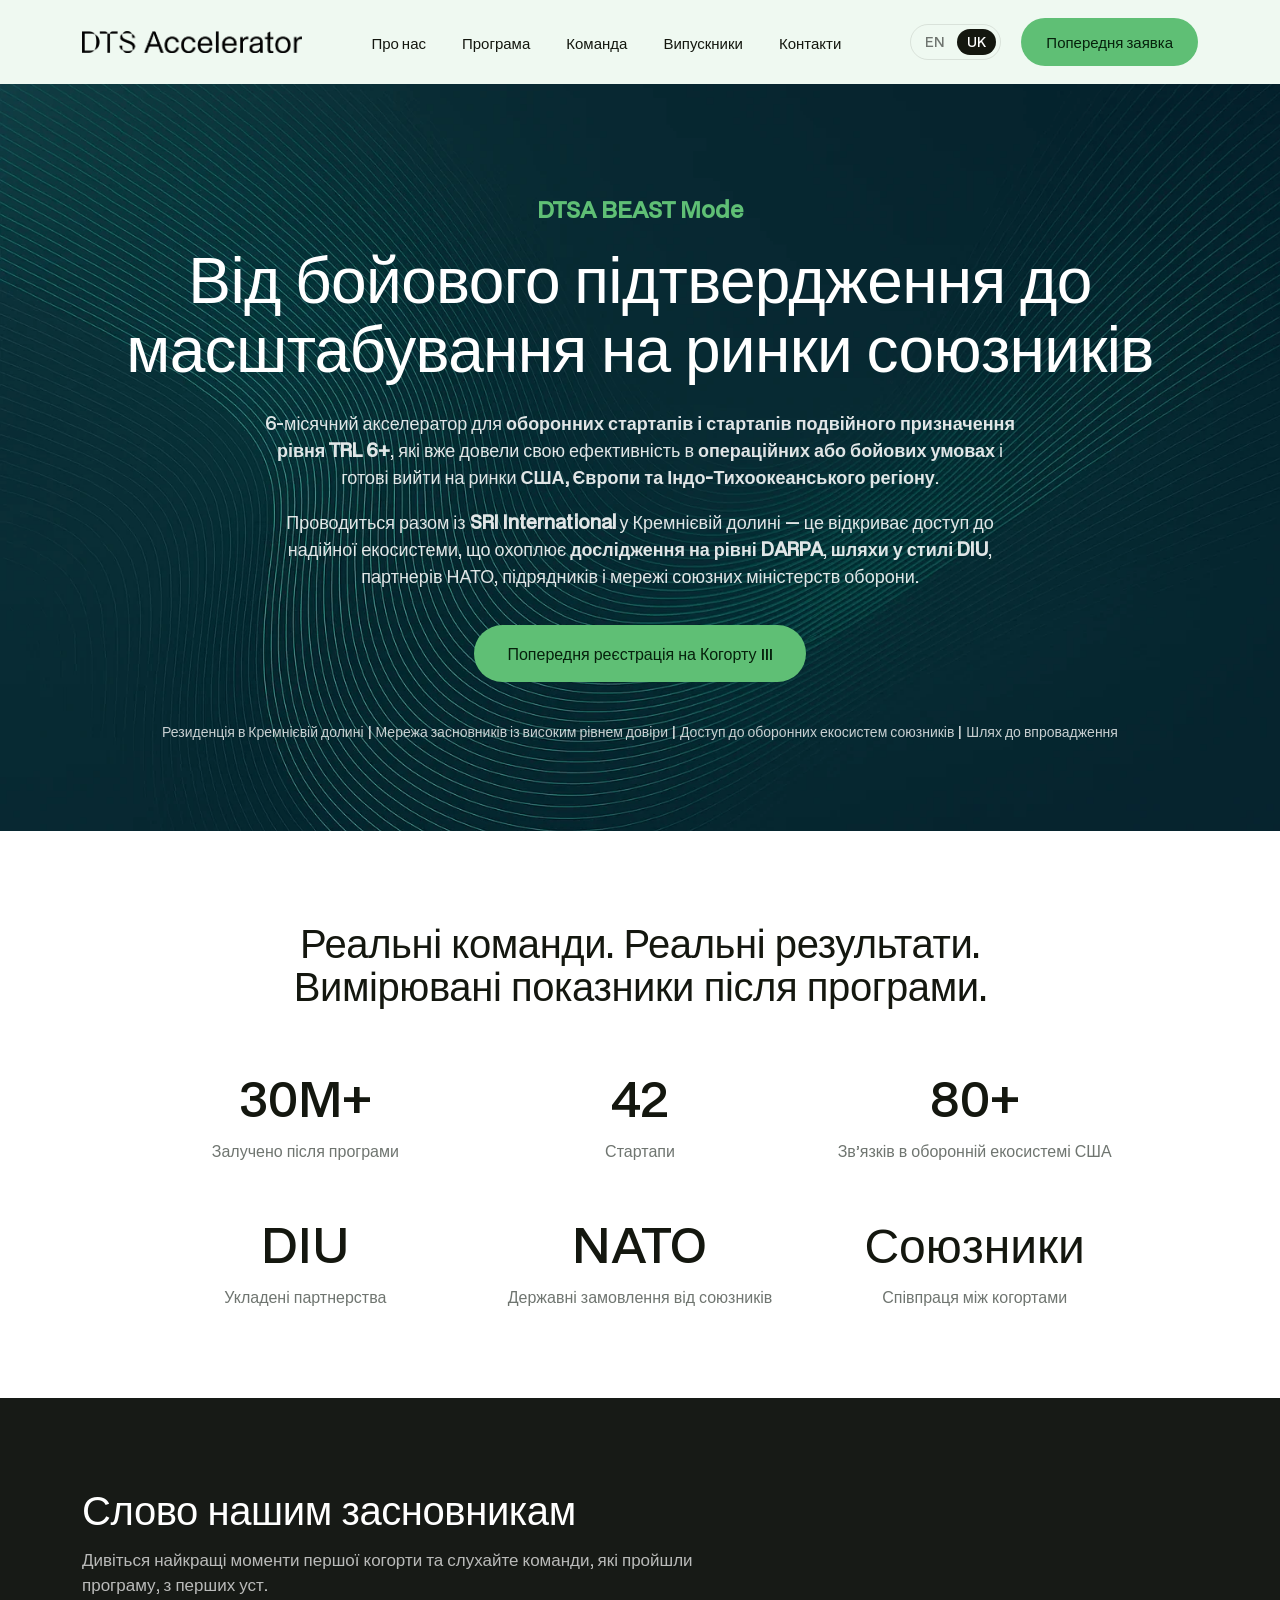
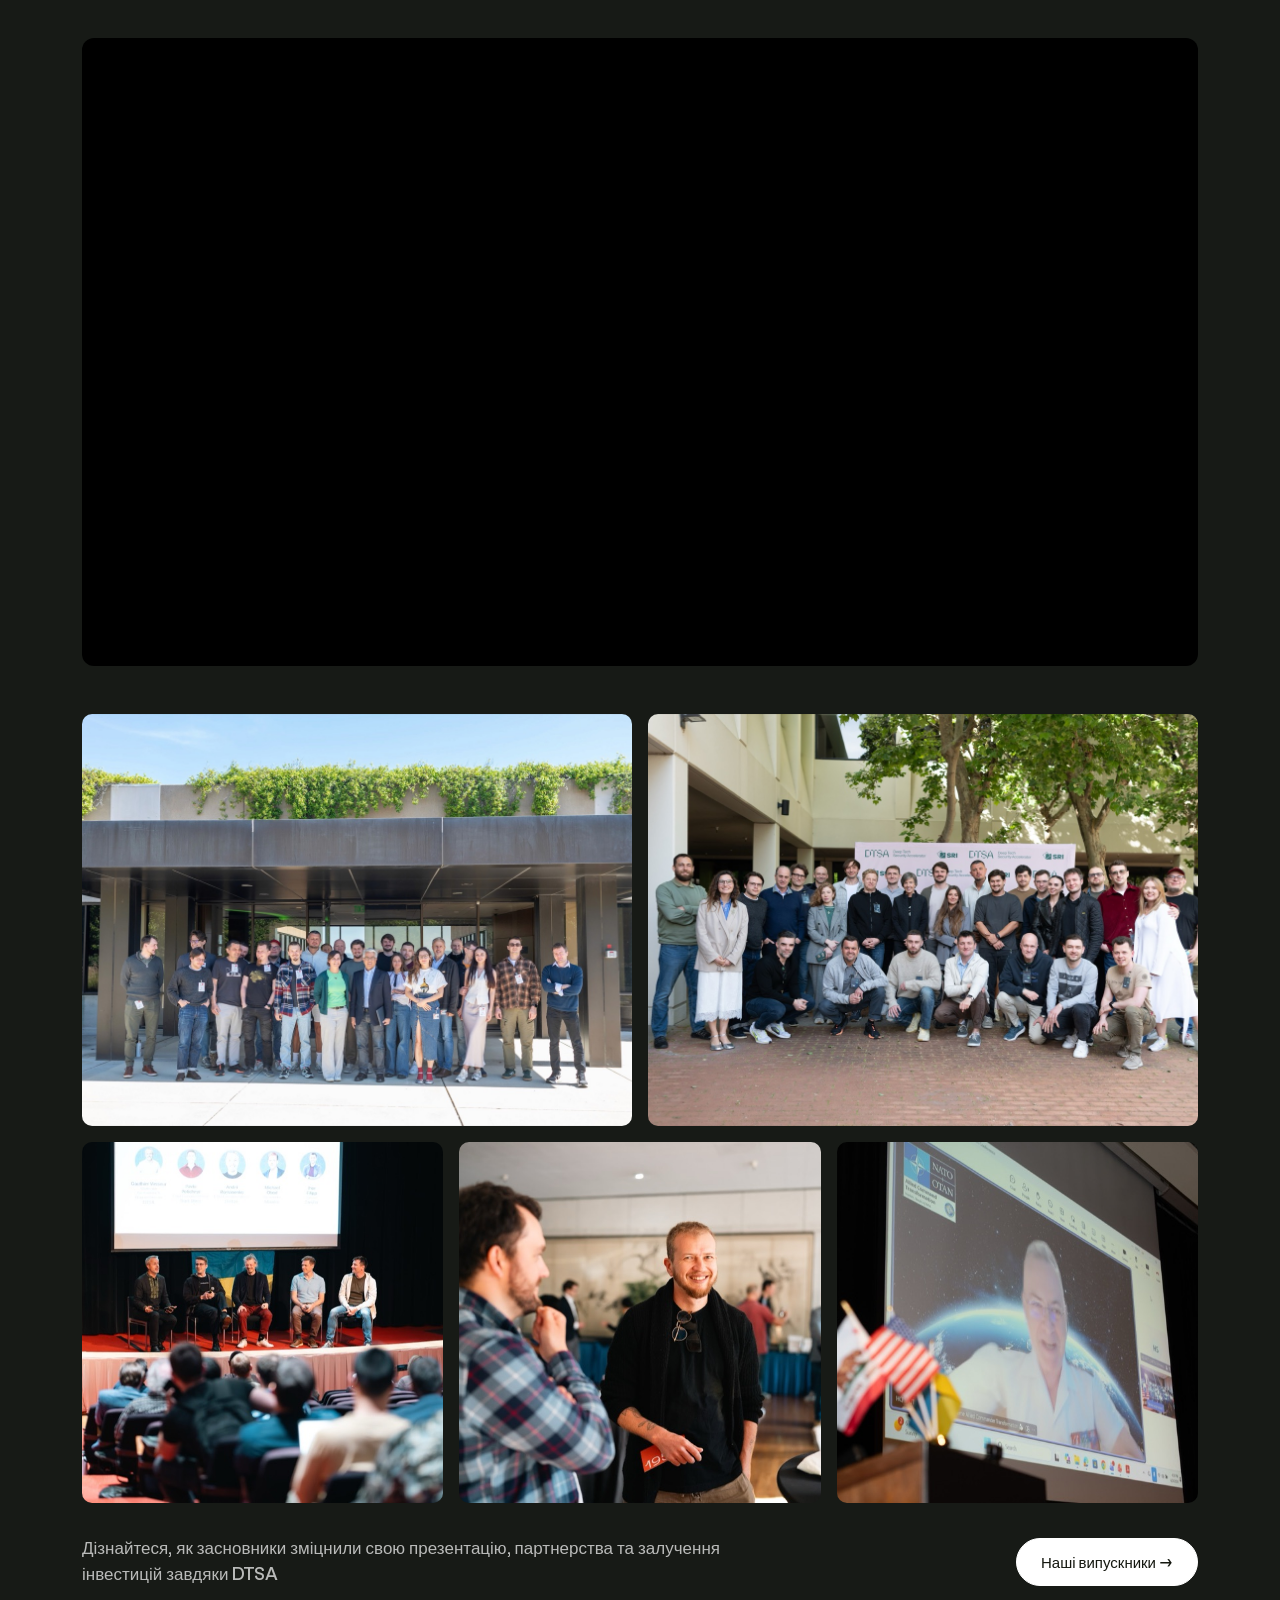
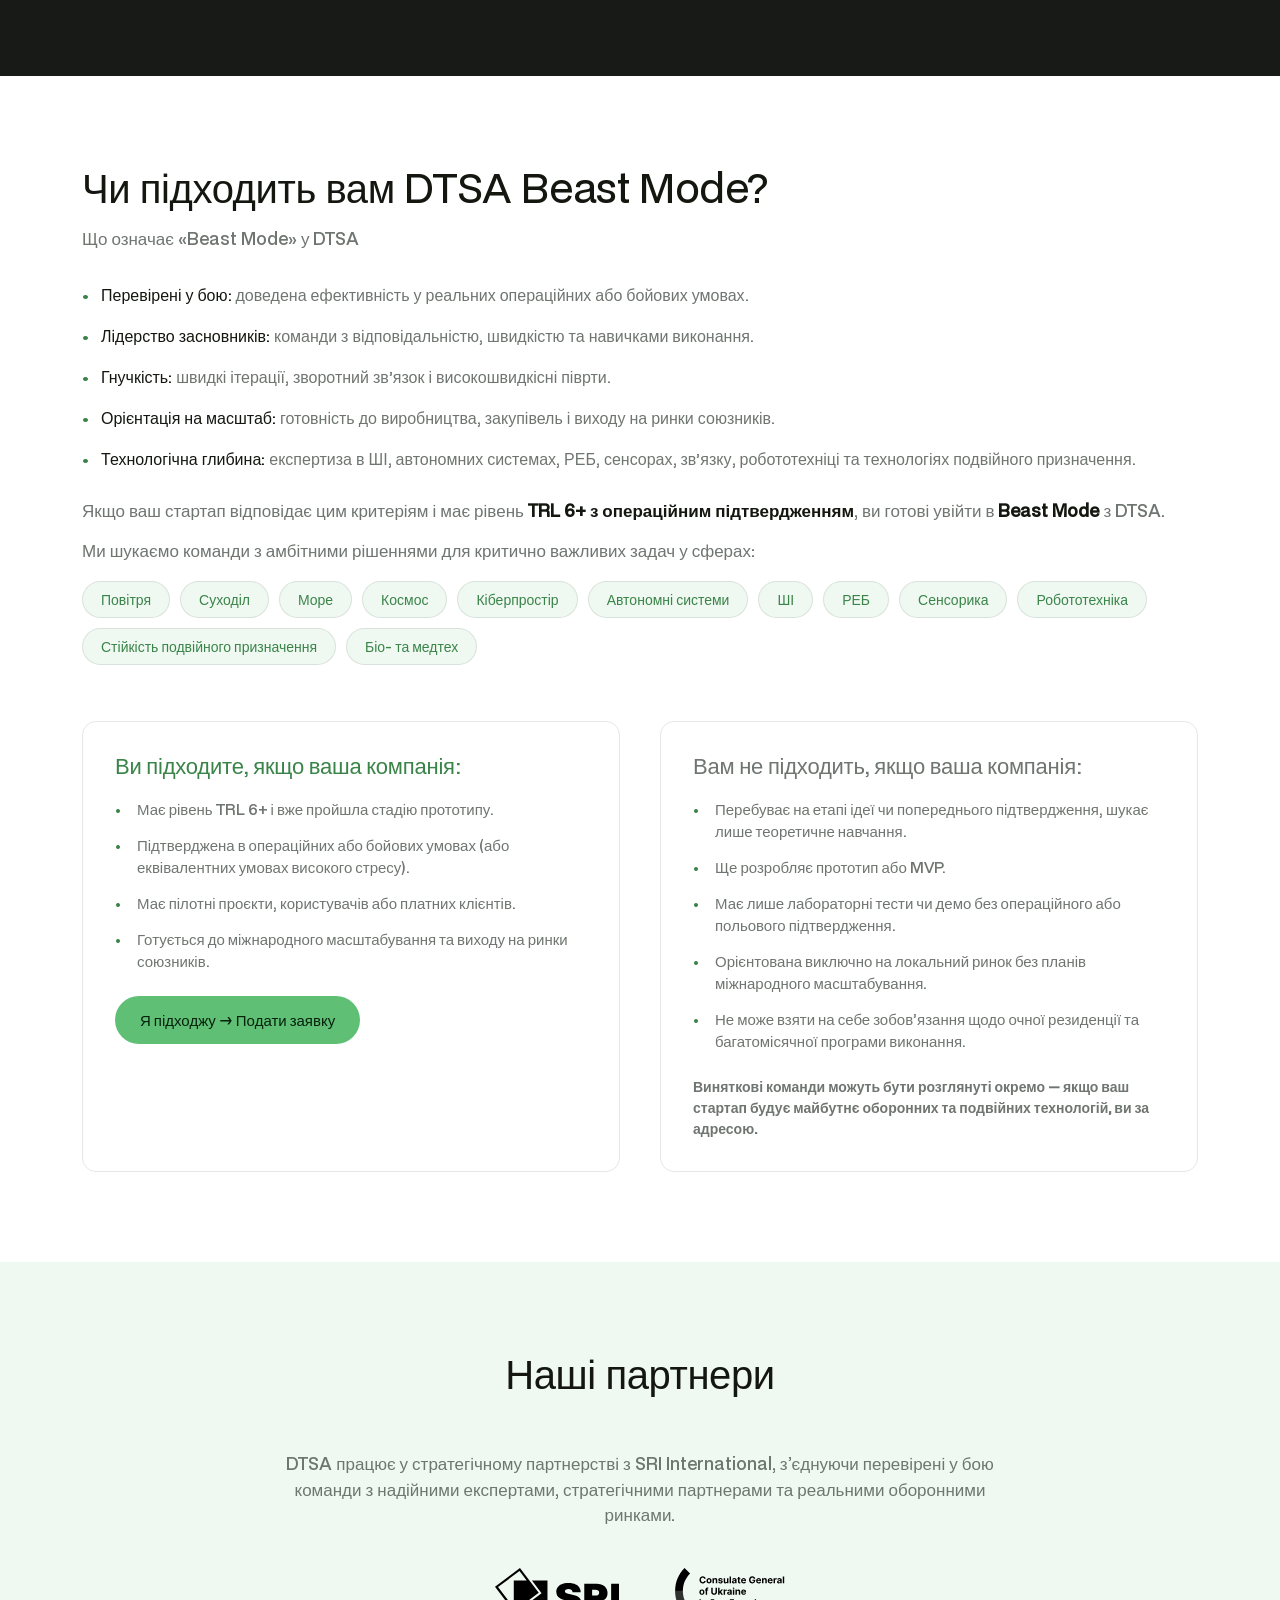
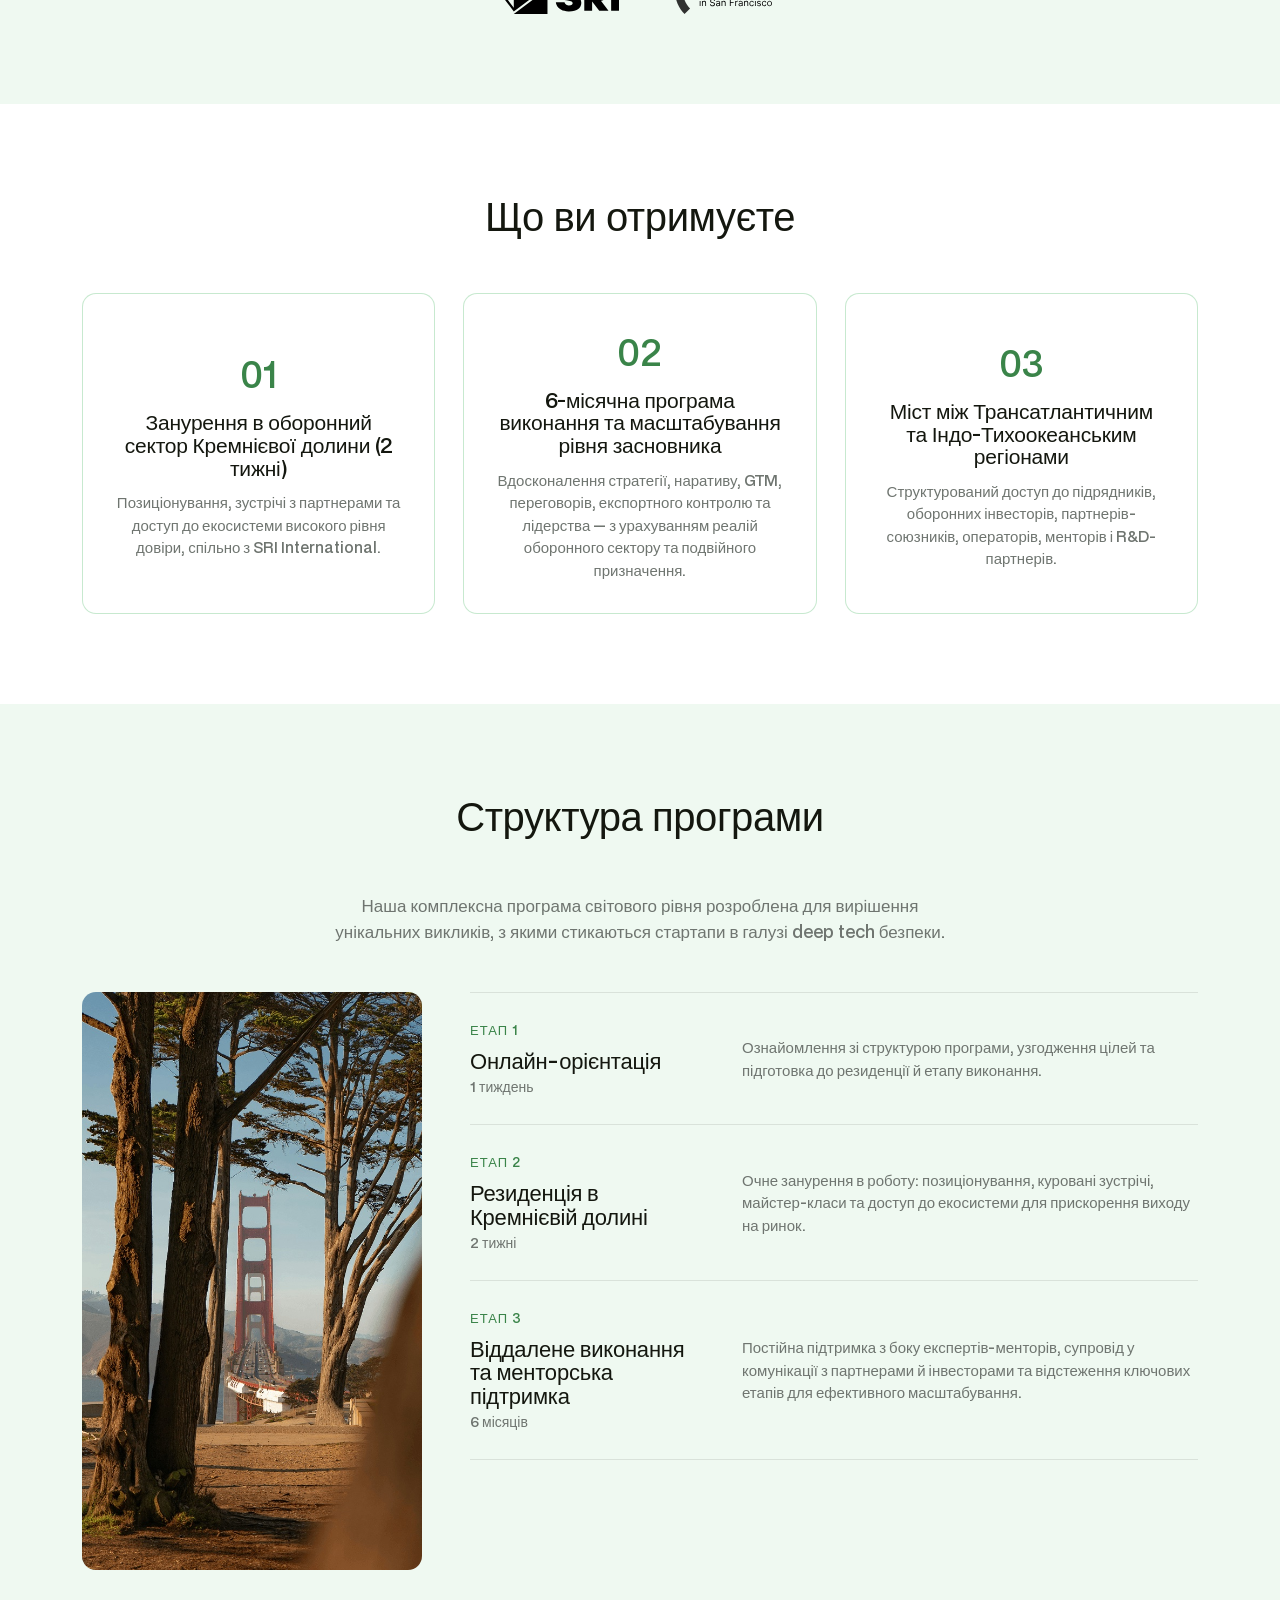
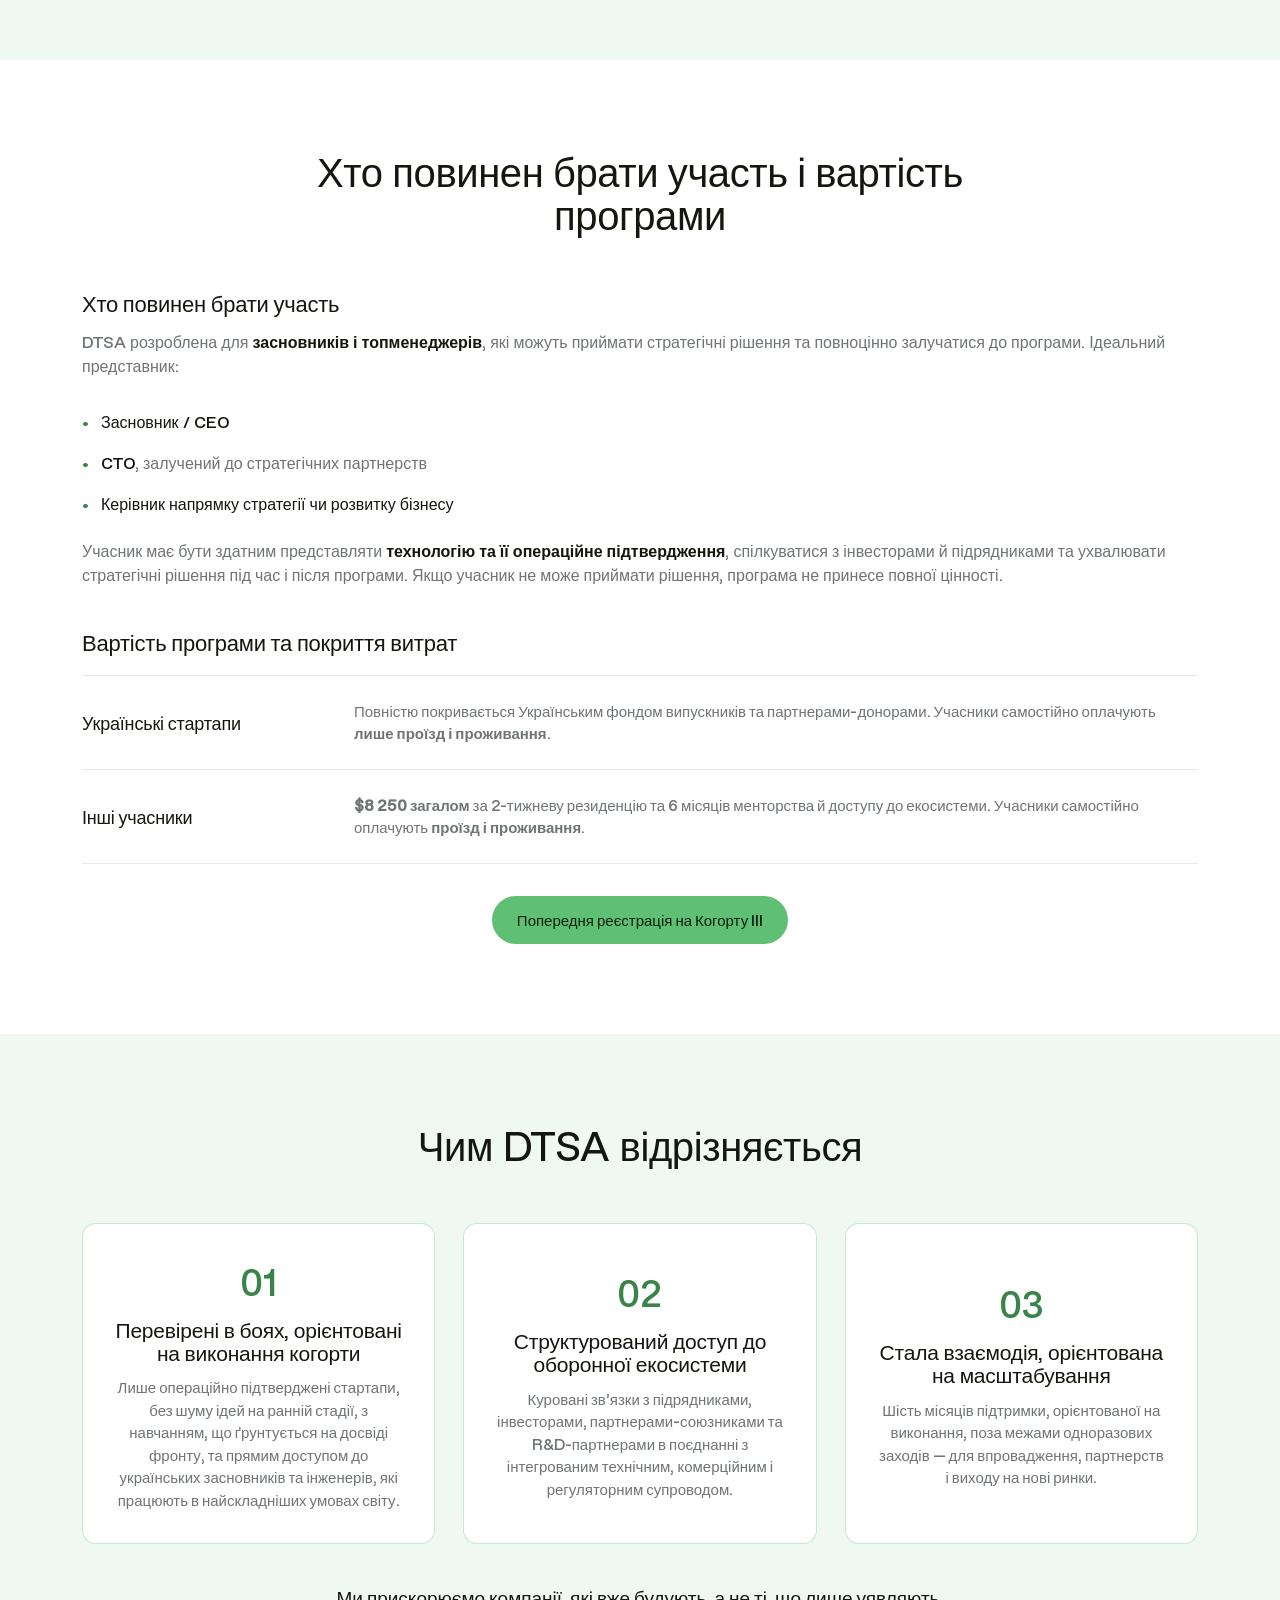
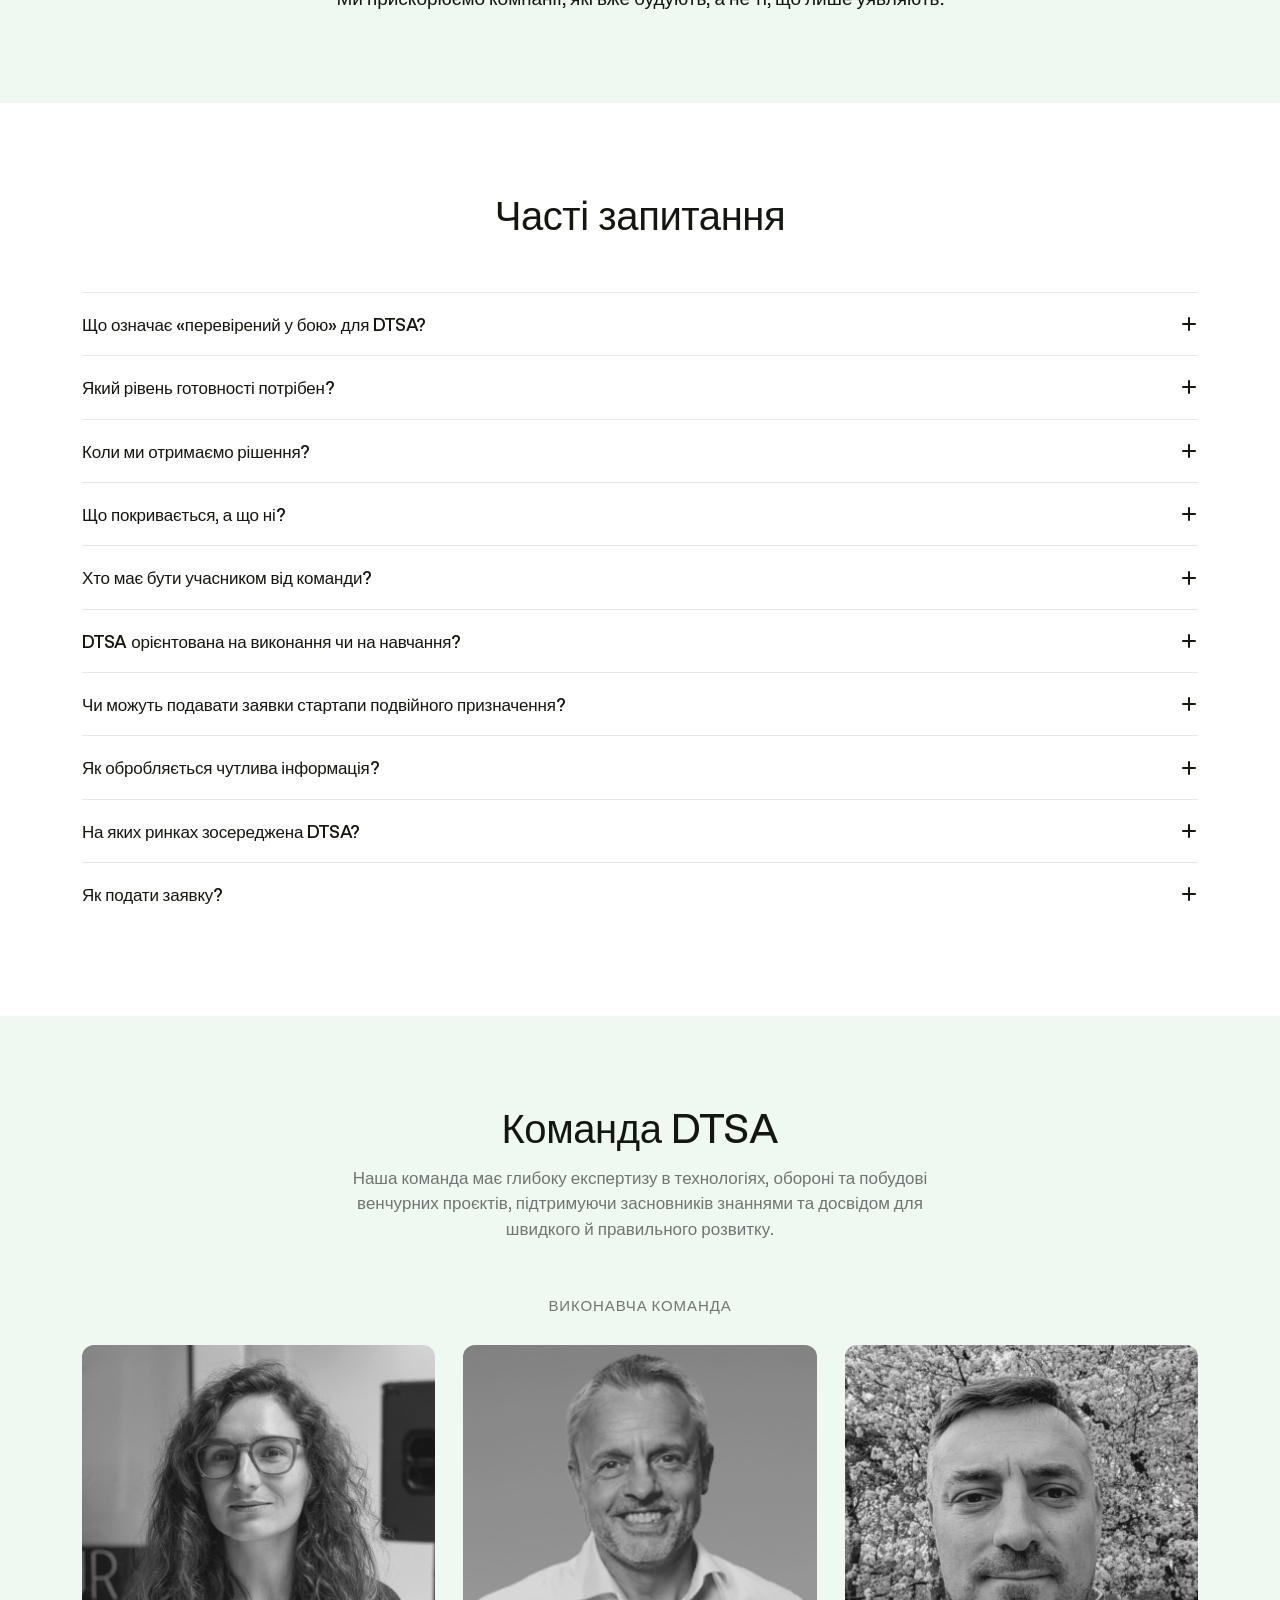
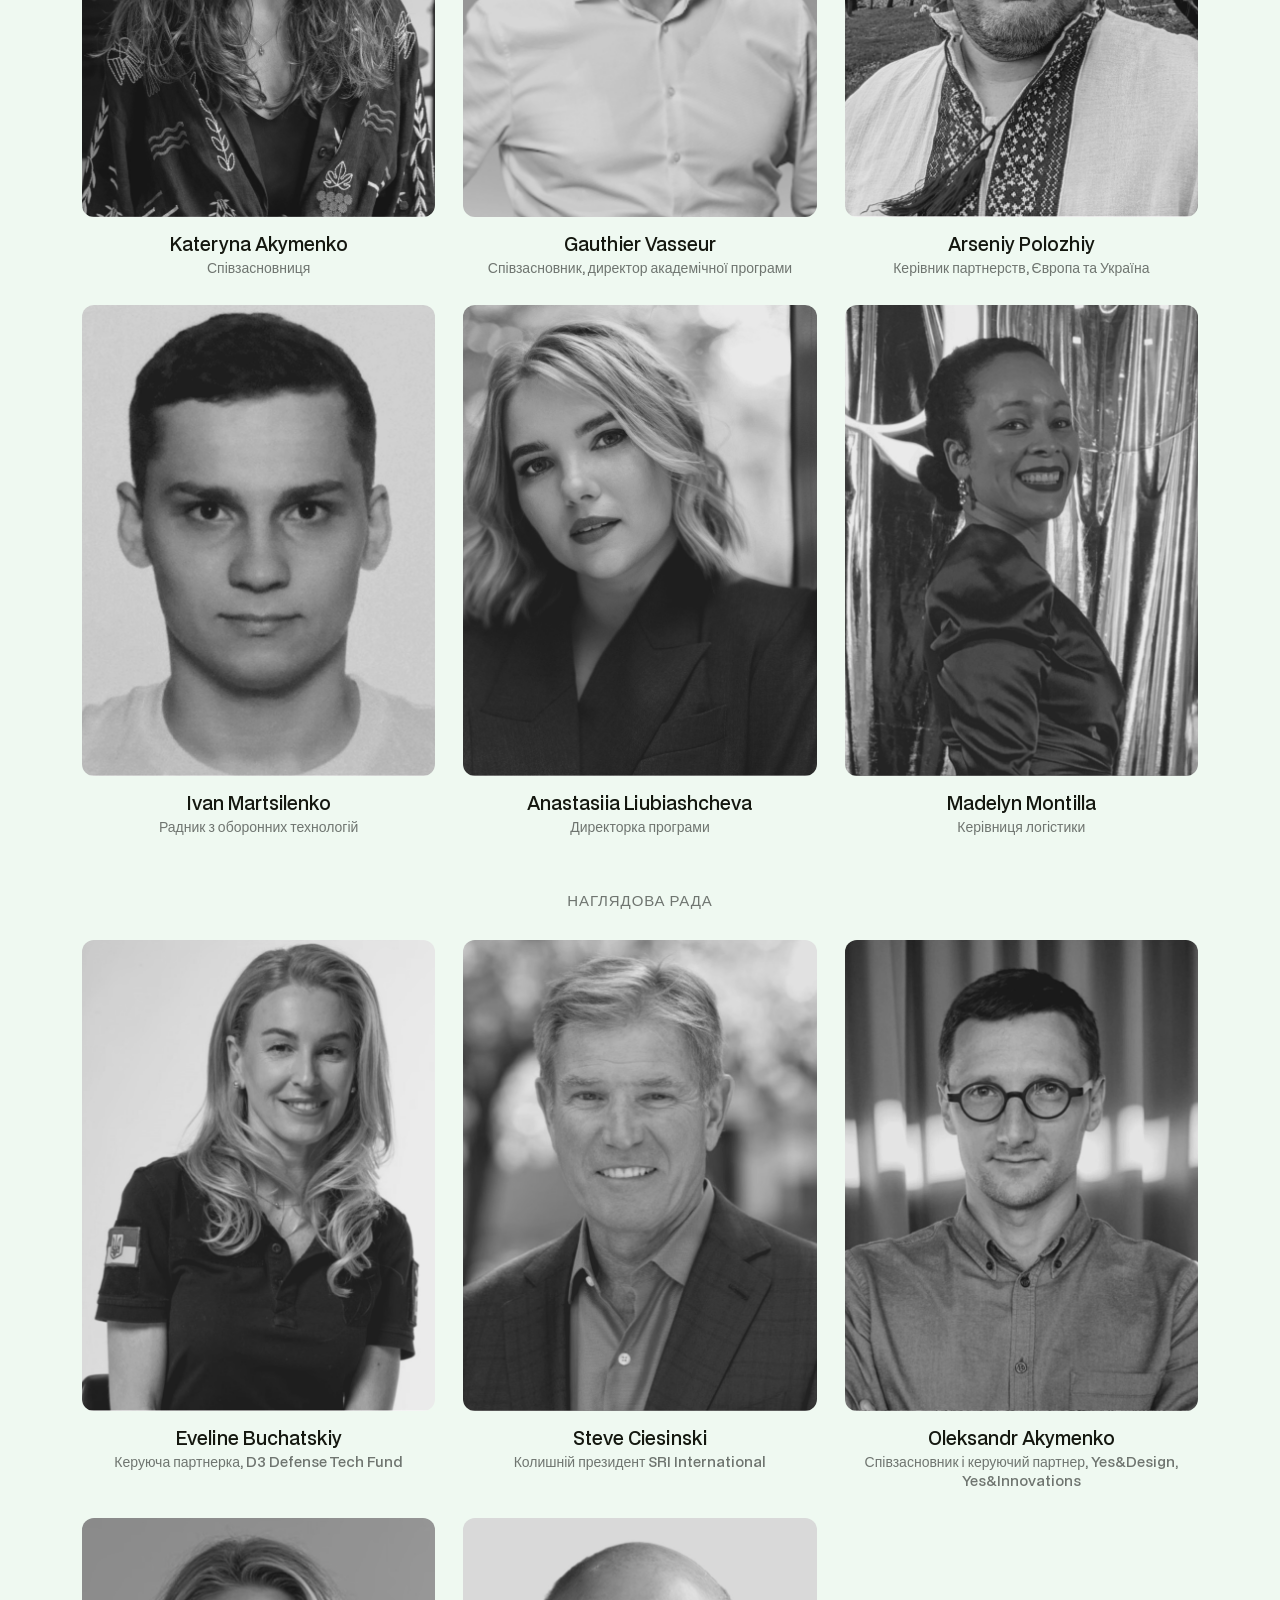
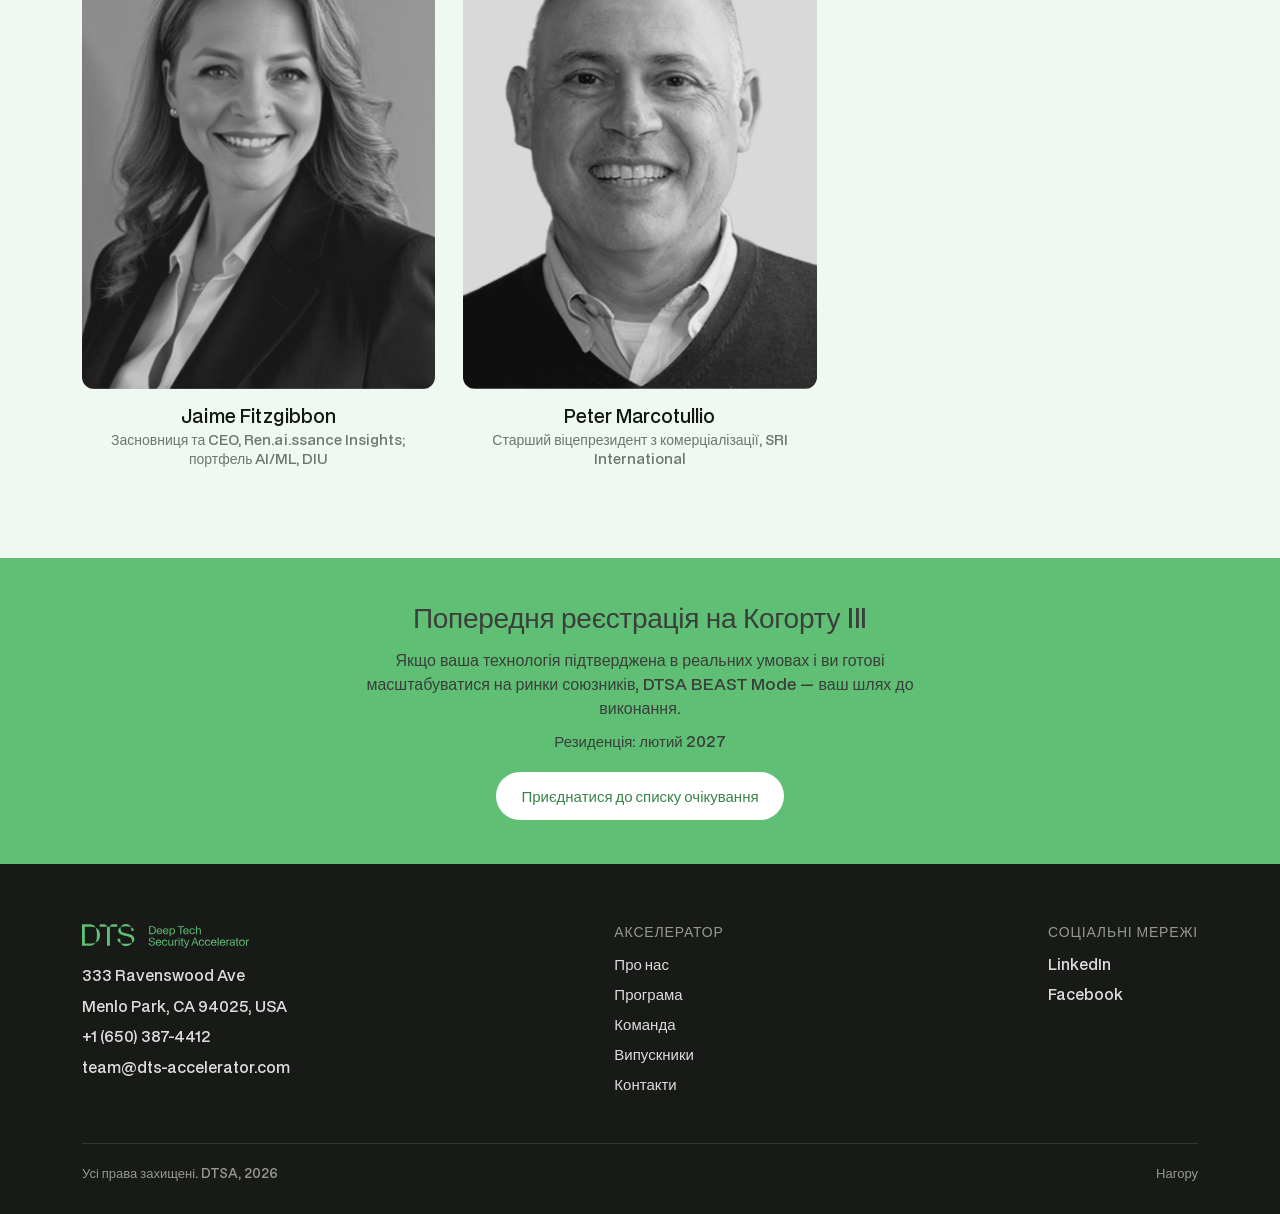
==== uk/index.html @ 0299f359 "Minor updates" ====
<!DOCTYPE html>
<html lang="uk">
<head>
<meta charset="utf-8">
<meta name="viewport" content="width=device-width, initial-scale=1">
<title>Deep Tech Security Accelerator | Програма для стартапів подвійного призначення разом із SRI International</title>
<link rel="stylesheet" href="../styles.css">
</head>
<body>

<header class="site-header">
  <div class="wrap">
    <a class="logo" href="./"><img src="../images/mLPfdt1UXnucnOv0Lomkl5x9o.png" alt="DTS Accelerator" width="1873" height="187"><img class="logo-hover" src="../images/mLPfdt1UXnucnOv0Lomkl5x9o-green.png" alt="" width="1873" height="187" aria-hidden="true"></a>
    <nav>
      <ul class="main-nav">
        <li><a href="#about">Про нас</a></li>
        <li><a href="#program">Програма</a></li>
        <li><a href="#team">Команда</a></li>
        <li><a href="./alumni.html">Випускники</a></li>
        <li><a href="./contact-us.html">Контакти</a></li>
      </ul>
    </nav>
    <div class="header-actions">
      <div class="lang-switch">
        <a href="../">EN</a>
        <a class="active" href="./">UK</a>
      </div>
      <a class="btn btn-primary" href="https://forms.gle/N11L7pqNefYQdxHu8" target="_blank" rel="noopener">Попередня заявка</a>
    </div>
    <button class="nav-toggle" aria-label="Toggle menu" aria-expanded="false">
      <span></span><span></span><span></span>
    </button>
  </div>
</header>

<section class="hero" id="about">
  <div class="wrap" style="padding:0">
    <div class="eyebrow">DTSA BEAST Mode</div>
    <h1>Від бойового підтвердження до<br>масштабування на ринки союзників</h1>
    <p class="lede">6-місячний акселератор для <b>оборонних стартапів і стартапів подвійного призначення рівня TRL 6+</b>, які вже довели свою ефективність в <b>операційних або бойових умовах</b> і готові вийти на ринки <b>США, Європи та Індо-Тихоокеанського регіону</b>.</p>
    <p class="lede">Проводиться разом із <b>SRI International</b> у Кремнієвій долині — це відкриває доступ до надійної екосистеми, що охоплює <b>дослідження на рівні DARPA</b>, <b>шляхи у стилі DIU</b>, партнерів НАТО, підрядників і мережі союзних міністерств оборони.</p>
    <a class="btn btn-primary" href="https://forms.gle/N11L7pqNefYQdxHu8" target="_blank" rel="noopener">Попередня реєстрація на Когорту III</a>
    <div class="taglines">Резиденція в Кремнієвій долині | Мережа засновників із високим рівнем довіри | Доступ до оборонних екосистем союзників | Шлях до впровадження</div>
  </div>
</section>

<section class="stats-section">
  <div class="wrap">
    <h2>Реальні команди. Реальні результати.<br>Вимірювані показники після програми.</h2>
    <div class="stats-grid">
      <div class="stat"><div class="num">30M+</div><div class="label">Залучено після програми</div></div>
      <div class="stat"><div class="num">42</div><div class="label">Стартапи</div></div>
      <div class="stat"><div class="num">80+</div><div class="label">Зв&rsquo;язків в оборонній екосистемі США</div></div>
      <div class="stat"><div class="num">DIU</div><div class="label">Укладені партнерства</div></div>
      <div class="stat"><div class="num">NATO</div><div class="label">Державні замовлення від союзників</div></div>
      <div class="stat"><div class="num">Союзники</div><div class="label">Співпраця між когортами</div></div>
    </div>
  </div>
</section>

<section class="dark-section">
  <div class="wrap">
    <h2>Слово нашим засновникам</h2>
    <p class="sub">Дивіться найкращі моменти першої когорти та слухайте команди, які пройшли програму, з перших уст.</p>
    <div class="video-embed">
      <iframe src="https://www.youtube.com/embed/S2DMlQbjBX8?rel=0&modestbranding=1&playsinline=1" title="SRI DTS Accelerator First Cohort" allow="accelerometer; autoplay; clipboard-write; encrypted-media; gyroscope; picture-in-picture" allowfullscreen></iframe>
    </div>
    <div class="gallery-grid">
      <img src="../images/pXbtxjGYFY7zHiKwQMCrr6eKI.jpg" alt="" width="1250" height="832" loading="lazy">
      <img src="../images/jdEGOGVO1mwaPeIyOkYmYsUPMv8.jpg" alt="" width="1250" height="832" loading="lazy">
      <div class="gallery-row-bottom">
        <img src="../images/XBU17T70quFy3NrSGR3PQmWS75I.jpg" alt="" width="820" height="546" loading="lazy">
        <img src="../images/CCnvrqX5CnmjzCCRlw3AnhnLT4.jpg" alt="" width="820" height="546" loading="lazy">
        <img src="../images/bkoVaLoLUnThl3KTborkkP51EYg.jpg" alt="" width="820" height="545" loading="lazy">
      </div>
    </div>
    <div class="video-row">
      <p class="sub" style="margin:0">Дізнайтеся, як засновники зміцнили свою презентацію, партнерства та залучення інвестицій завдяки DTSA</p>
      <a class="btn btn-ghost-dark" href="./alumni.html">Наші випускники &rarr;</a>
    </div>
  </div>
</section>

<section class="beast-section" id="beast-mode">
  <div class="wrap">
    <h2>Чи підходить вам DTSA Beast Mode?</h2>
    <p class="sub" style="margin-top:8px">Що означає &laquo;Beast Mode&raquo; у DTSA</p>
    <ul class="criteria-list">
      <li><span class="dot">&bull;</span><span><b>Перевірені у бою:</b> доведена ефективність у реальних операційних або бойових умовах.</span></li>
      <li><span class="dot">&bull;</span><span><b>Лідерство засновників:</b> команди з відповідальністю, швидкістю та навичками виконання.</span></li>
      <li><span class="dot">&bull;</span><span><b>Гнучкість:</b> швидкі ітерації, зворотний зв&rsquo;язок і високошвидкісні піврти.</span></li>
      <li><span class="dot">&bull;</span><span><b>Орієнтація на масштаб:</b> готовність до виробництва, закупівель і виходу на ринки союзників.</span></li>
      <li><span class="dot">&bull;</span><span><b>Технологічна глибина:</b> експертиза в ШІ, автономних системах, РЕБ, сенсорах, зв&rsquo;язку, робототехніці та технологіях подвійного призначення.</span></li>
    </ul>
    <p class="sub" style="margin-top:28px;max-width:none">Якщо ваш стартап відповідає цим критеріям і має рівень <b style="color:var(--ink)">TRL 6+ з операційним підтвердженням</b>, ви готові увійти в <b style="color:var(--ink)">Beast Mode</b> з DTSA.</p>
    <p class="sub" style="margin-top:14px;max-width:none">Ми шукаємо команди з амбітними рішеннями для критично важливих задач у сферах:</p>
    <div class="domain-tags">
      <span class="domain-tag">Повітря</span>
      <span class="domain-tag">Суходіл</span>
      <span class="domain-tag">Море</span>
      <span class="domain-tag">Космос</span>
      <span class="domain-tag">Кіберпростір</span>
      <span class="domain-tag">Автономні системи</span>
      <span class="domain-tag">ШІ</span>
      <span class="domain-tag">РЕБ</span>
      <span class="domain-tag">Сенсорика</span>
      <span class="domain-tag">Робототехніка</span>
      <span class="domain-tag">Стійкість подвійного призначення</span>
      <span class="domain-tag">Біо- та медтех</span>
    </div>

    <div class="fit-columns">
      <div class="fit-card">
        <h3 style="color:var(--green-dark)">Ви підходите, якщо ваша компанія:</h3>
        <ul>
          <li>Має рівень TRL 6+ і вже пройшла стадію прототипу.</li>
          <li>Підтверджена в операційних або бойових умовах (або еквівалентних умовах високого стресу).</li>
          <li>Має пілотні проєкти, користувачів або платних клієнтів.</li>
          <li>Готується до міжнародного масштабування та виходу на ринки союзників.</li>
        </ul>
        <a class="btn btn-primary" style="margin-top:24px" href="https://forms.gle/N11L7pqNefYQdxHu8" target="_blank" rel="noopener">Я підходжу &rarr; Подати заявку</a>
      </div>
      <div class="fit-card">
        <h3 style="color:var(--gray)">Вам не підходить, якщо ваша компанія:</h3>
        <ul>
          <li>Перебуває на етапі ідеї чи попереднього підтвердження, шукає лише теоретичне навчання.</li>
          <li>Ще розробляє прототип або MVP.</li>
          <li>Має лише лабораторні тести чи демо без операційного або польового підтвердження.</li>
          <li>Орієнтована виключно на локальний ринок без планів міжнародного масштабування.</li>
          <li>Не може взяти на себе зобов&rsquo;язання щодо очної резиденції та багатомісячної програми виконання.</li>
        </ul>
        <p class="sub" style="margin-top:24px;font-size:14px"><b>Виняткові команди можуть бути розглянуті окремо &mdash; якщо ваш стартап будує майбутнє оборонних та подвійних технологій, ви за адресою.</b></p>
      </div>
    </div>
  </div>
</section>

<section class="stats-section mint-section">
  <div class="wrap">
    <h2>Наші партнери</h2>
    <p style="max-width:720px;margin:0 auto;font-size:17px;color:var(--gray)">DTSA працює у стратегічному партнерстві з SRI International, з&rsquo;єднуючи перевірені у бою команди з надійними експертами, стратегічними партнерами та реальними оборонними ринками.</p>
    <div class="partner-logos">
      <a href="https://www.sri.com/" target="_blank" rel="noopener"><img src="../images/mKsAUvrnpb5tYBS0Qqwej9Phg7I.svg" alt="SRI International" width="530" height="198" loading="lazy"></a>
      <a href="https://san-francisco.mfa.gov.ua/en" target="_blank" rel="noopener"><img src="../images/RKM6yUyMWbp8Px4PmT8kUTz1rtc.svg" alt="Генеральне консульство України в Сан-Франциско" width="462" height="193" loading="lazy"></a>
    </div>
  </div>
</section>

<section class="stats-section" id="program">
  <div class="wrap">
    <h2>Що ви отримуєте</h2>
    <div class="cards-grid">
      <div class="card">
        <div class="tag">01</div>
        <h3>Занурення в оборонний сектор Кремнієвої долини (2 тижні)</h3>
        <p>Позиціонування, зустрічі з партнерами та доступ до екосистеми високого рівня довіри, спільно з SRI International.</p>
      </div>
      <div class="card">
        <div class="tag">02</div>
        <h3>6-місячна програма виконання та масштабування рівня засновника</h3>
        <p>Вдосконалення стратегії, наративу, GTM, переговорів, експортного контролю та лідерства — з урахуванням реалій оборонного сектору та подвійного призначення.</p>
      </div>
      <div class="card">
        <div class="tag">03</div>
        <h3>Міст між Трансатлантичним та Індо-Тихоокеанським регіонами</h3>
        <p>Структурований доступ до підрядників, оборонних інвесторів, партнерів-союзників, операторів, менторів і R&amp;D-партнерів.</p>
      </div>
    </div>
  </div>
</section>

<section class="stats-section mint-section">
  <div class="wrap">
    <h2>Структура програми</h2>
    <p style="max-width:640px;margin:0 auto;font-size:17px;color:var(--gray)">Наша комплексна програма світового рівня розроблена для вирішення унікальних викликів, з якими стикаються стартапи в галузі deep tech безпеки.</p>
    <div class="phase-layout">
      <div class="phase-photo-wrap"><img class="phase-photo" src="../images/K0078iCPnDwgBdO436xhXUkf4k.jpg" alt="Міст Золоті Ворота, місце проведення Резиденції в Кремнієвій долині" width="630" height="1070" loading="lazy"></div>
      <div class="phase-list">
        <div class="phase">
          <div class="phase-info">
            <div class="tag">Етап 1</div>
            <h3>Онлайн-орієнтація</h3>
            <div class="duration">1 тиждень</div>
          </div>
          <p>Ознайомлення зі структурою програми, узгодження цілей та підготовка до резиденції й етапу виконання.</p>
        </div>
        <div class="phase">
          <div class="phase-info">
            <div class="tag">Етап 2</div>
            <h3>Резиденція в Кремнієвій долині</h3>
            <div class="duration">2 тижні</div>
          </div>
          <p>Очне занурення в роботу: позиціонування, куровані зустрічі, майстер-класи та доступ до екосистеми для прискорення виходу на ринок.</p>
        </div>
        <div class="phase">
          <div class="phase-info">
            <div class="tag">Етап 3</div>
            <h3>Віддалене виконання та менторська підтримка</h3>
            <div class="duration">6 місяців</div>
          </div>
          <p>Постійна підтримка з боку експертів-менторів, супровід у комунікації з партнерами й інвесторами та відстеження ключових етапів для ефективного масштабування.</p>
        </div>
      </div>
    </div>
  </div>
</section>

<section class="stats-section">
  <div class="wrap">
    <h2>Хто повинен брати участь і вартість програми</h2>
    <div class="attend-fees-layout">
      <h3 style="font-size:22px;font-weight:500;margin-bottom:14px">Хто повинен брати участь</h3>
      <p style="font-size:16px;color:var(--gray)">DTSA розроблена для <b style="color:var(--ink)">засновників і топменеджерів</b>, які можуть приймати стратегічні рішення та повноцінно залучатися до програми. Ідеальний представник:</p>
      <ul class="criteria-list">
        <li><span class="dot">&bull;</span><span><b>Засновник / CEO</b></span></li>
        <li><span class="dot">&bull;</span><span><b>CTO</b>, залучений до стратегічних партнерств</span></li>
        <li><span class="dot">&bull;</span><span><b>Керівник напрямку стратегії чи розвитку бізнесу</b></span></li>
      </ul>
      <p style="margin-top:24px;font-size:16px;color:var(--gray)">Учасник має бути здатним представляти <b style="color:var(--ink)">технологію та її операційне підтвердження</b>, спілкуватися з інвесторами й підрядниками та ухвалювати стратегічні рішення під час і після програми. Якщо учасник не може приймати рішення, програма не принесе повної цінності.</p>

      <h3 style="font-size:22px;font-weight:500;margin:44px 0 0">Вартість програми та покриття витрат</h3>
      <div class="fee-rows">
        <div class="fee-row">
          <h4>Українські стартапи</h4>
          <p>Повністю покривається Українським фондом випускників та партнерами-донорами. Учасники самостійно оплачують <b>лише проїзд і проживання</b>.</p>
        </div>
        <div class="fee-row">
          <h4>Інші учасники</h4>
          <p><b>$8 250 загалом</b> за 2-тижневу резиденцію та 6 місяців менторства й доступу до екосистеми. Учасники самостійно оплачують <b>проїзд і проживання</b>.</p>
        </div>
      </div>
    </div>
    <a class="btn btn-primary" style="margin-top:32px" href="https://forms.gle/N11L7pqNefYQdxHu8" target="_blank" rel="noopener">Попередня реєстрація на Когорту III</a>
  </div>
</section>

<section class="stats-section mint-section">
  <div class="wrap">
    <h2>Чим DTSA відрізняється</h2>
    <div class="cards-grid" style="margin-top:40px">
      <div class="card">
        <div class="tag">01</div>
        <h3>Перевірені в боях, орієнтовані на виконання когорти</h3>
        <p>Лише операційно підтверджені стартапи, без шуму ідей на ранній стадії, з навчанням, що ґрунтується на досвіді фронту, та прямим доступом до українських засновників та інженерів, які працюють в найскладніших умовах світу.</p>
      </div>
      <div class="card">
        <div class="tag">02</div>
        <h3>Структурований доступ до оборонної екосистеми</h3>
        <p>Куровані зв&rsquo;язки з підрядниками, інвесторами, партнерами-союзниками та R&amp;D-партнерами в поєднанні з інтегрованим технічним, комерційним і регуляторним супроводом.</p>
      </div>
      <div class="card">
        <div class="tag">03</div>
        <h3>Стала взаємодія, орієнтована на масштабування</h3>
        <p>Шість місяців підтримки, орієнтованої на виконання, поза межами одноразових заходів — для впровадження, партнерств і виходу на нові ринки.</p>
      </div>
    </div>
    <p style="margin-top:40px;font-size:19px;color:var(--ink)">Ми прискорюємо компанії, які вже будують, а не ті, що лише уявляють.</p>
  </div>
</section>

<section class="stats-section">
  <div class="wrap">
    <h2>Часті запитання</h2>
    <div class="faq-list">
      <details class="faq-item" name="faq"><summary><h3 class="q">Що означає &laquo;перевірений у бою&raquo; для DTSA?</h3><span class="icon" aria-hidden="true"></span></summary><div class="a">Операційне підтвердження в реальних або бойових умовах.</div></details>
      <details class="faq-item" name="faq"><summary><h3 class="q">Який рівень готовності потрібен?</h3><span class="icon" aria-hidden="true"></span></summary><div class="a">Ми обираємо найкращі команди рівня TRL 6+, а у виняткових випадках можемо розглядати компанії рівня TRL 4&ndash;5, які пройшли операційне підтвердження.</div></details>
      <details class="faq-item" name="faq"><summary><h3 class="q">Коли ми отримаємо рішення?</h3><span class="icon" aria-hidden="true"></span></summary><div class="a">Буде повідомлено додатково.</div></details>
      <details class="faq-item" name="faq"><summary><h3 class="q">Що покривається, а що ні?</h3><span class="icon" aria-hidden="true"></span></summary><div class="a">Для українських стартапів участь повністю покривається Українським фондом випускників та іншими партнерами-донорами. Учасники самостійно оплачують лише проїзд і проживання. Для всіх інших заявників: вартість програми становить $8 250 + проїзд і проживання.</div></details>
      <details class="faq-item" name="faq"><summary><h3 class="q">Хто має бути учасником від команди?</h3><span class="icon" aria-hidden="true"></span></summary><div class="a">Засновник або старший керівник, який приймає рішення (CEO/CTO/Strategy/BD).</div></details>
      <details class="faq-item" name="faq"><summary><h3 class="q">DTSA орієнтована на виконання чи на навчання?</h3><span class="icon" aria-hidden="true"></span></summary><div class="a">На виконання: готовність до закупівель, вихід на ринок, партнерства та масштабування.</div></details>
      <details class="faq-item" name="faq"><summary><h3 class="q">Чи можуть подавати заявки стартапи подвійного призначення?</h3><span class="icon" aria-hidden="true"></span></summary><div class="a">Так. DTSA створена для оборонних технологій і технологій подвійного призначення.</div></details>
      <details class="faq-item" name="faq"><summary><h3 class="q">Як обробляється чутлива інформація?</h3><span class="icon" aria-hidden="true"></span></summary><div class="a">Надавайте лише те, що необхідно для оцінки та розмов про партнерство.</div></details>
      <details class="faq-item" name="faq"><summary><h3 class="q">На яких ринках зосереджена DTSA?</h3><span class="icon" aria-hidden="true"></span></summary><div class="a">Ринки США, Європи та Індо-Тихоокеанського регіону серед союзників.</div></details>
      <details class="faq-item" name="faq"><summary><h3 class="q">Як подати заявку?</h3><span class="icon" aria-hidden="true"></span></summary><div class="a">Попередня реєстрація на Когорту III.</div></details>
    </div>
  </div>
</section>

<section class="team-section mint-section" id="team">
  <div class="wrap">
    <h2>Команда DTSA</h2>
    <p class="sub">Наша команда має глибоку експертизу в технологіях, обороні та побудові венчурних проєктів, підтримуючи засновників знаннями та досвідом для швидкого й правильного розвитку.</p>

    <h3 style="font-size:15px;font-weight:500;text-transform:uppercase;letter-spacing:0.06em;color:var(--gray);margin-top:56px">Виконавча команда</h3>
    <div class="team-grid">
      <a class="team-card" href="https://www.linkedin.com/in/katerynadidyk/" target="_blank" rel="noopener"><img src="../images/rsqMFrqrv0SOKKTyIBKCGE06X8.jpg" alt="Kateryna Akymenko" width="805" height="950" loading="lazy"><span class="linkedin-icon" aria-hidden="true"><svg viewBox="0 0 24 24"><path d="M4.98 3.5C4.98 4.88 3.87 6 2.49 6S0 4.88 0 3.5 1.11 1 2.49 1s2.49 1.12 2.49 2.5zM.24 8.25h4.5V23h-4.5V8.25zM8.5 8.25h4.31v2.02h.06c.6-1.14 2.07-2.34 4.26-2.34 4.56 0 5.4 3 5.4 6.9V23h-4.5v-6.7c0-1.6-.03-3.66-2.23-3.66-2.24 0-2.58 1.75-2.58 3.55V23h-4.5V8.25z"/></svg></span><div class="name">Kateryna Akymenko</div><div class="role">Співзасновниця</div></a>
      <a class="team-card" href="https://www.linkedin.com/in/gauthiervasseur/" target="_blank" rel="noopener"><img src="../images/mRAmx3rsM0FHgxCGpZpoZL05lFw.jpg" alt="Gauthier Vasseur" width="805" height="950" loading="lazy"><span class="linkedin-icon" aria-hidden="true"><svg viewBox="0 0 24 24"><path d="M4.98 3.5C4.98 4.88 3.87 6 2.49 6S0 4.88 0 3.5 1.11 1 2.49 1s2.49 1.12 2.49 2.5zM.24 8.25h4.5V23h-4.5V8.25zM8.5 8.25h4.31v2.02h.06c.6-1.14 2.07-2.34 4.26-2.34 4.56 0 5.4 3 5.4 6.9V23h-4.5v-6.7c0-1.6-.03-3.66-2.23-3.66-2.24 0-2.58 1.75-2.58 3.55V23h-4.5V8.25z"/></svg></span><div class="name">Gauthier Vasseur</div><div class="role">Співзасновник, директор академічної програми</div></a>
      <a class="team-card" href="https://www.linkedin.com/in/arseniy-polozhiy-26793583/" target="_blank" rel="noopener"><img src="../images/fBM6CyGNg3luQUBdWBH9vNfPhmI.jpg" alt="Arseniy Polozhiy" width="805" height="950" loading="lazy"><span class="linkedin-icon" aria-hidden="true"><svg viewBox="0 0 24 24"><path d="M4.98 3.5C4.98 4.88 3.87 6 2.49 6S0 4.88 0 3.5 1.11 1 2.49 1s2.49 1.12 2.49 2.5zM.24 8.25h4.5V23h-4.5V8.25zM8.5 8.25h4.31v2.02h.06c.6-1.14 2.07-2.34 4.26-2.34 4.56 0 5.4 3 5.4 6.9V23h-4.5v-6.7c0-1.6-.03-3.66-2.23-3.66-2.24 0-2.58 1.75-2.58 3.55V23h-4.5V8.25z"/></svg></span><div class="name">Arseniy Polozhiy</div><div class="role">Керівник партнерств, Європа та Україна</div></a>
      <a class="team-card" href="https://www.linkedin.com/in/ivanmartsilenko/" target="_blank" rel="noopener"><img src="../images/kUI5dOIb5h6IYKpwptVGgSI7k.jpg" alt="Ivan Martsilenko" width="805" height="950" loading="lazy"><span class="linkedin-icon" aria-hidden="true"><svg viewBox="0 0 24 24"><path d="M4.98 3.5C4.98 4.88 3.87 6 2.49 6S0 4.88 0 3.5 1.11 1 2.49 1s2.49 1.12 2.49 2.5zM.24 8.25h4.5V23h-4.5V8.25zM8.5 8.25h4.31v2.02h.06c.6-1.14 2.07-2.34 4.26-2.34 4.56 0 5.4 3 5.4 6.9V23h-4.5v-6.7c0-1.6-.03-3.66-2.23-3.66-2.24 0-2.58 1.75-2.58 3.55V23h-4.5V8.25z"/></svg></span><div class="name">Ivan Martsilenko</div><div class="role">Радник з оборонних технологій</div></a>
      <a class="team-card" href="https://www.linkedin.com/in/anastasiia-liubiashcheva-841b451a0/" target="_blank" rel="noopener"><img src="../images/cLw20u9sYuxZ5hUjWNVkZH9zpZs.jpg" alt="Anastasiia Liubiashcheva" style="object-position:70% center" width="805" height="950" loading="lazy"><span class="linkedin-icon" aria-hidden="true"><svg viewBox="0 0 24 24"><path d="M4.98 3.5C4.98 4.88 3.87 6 2.49 6S0 4.88 0 3.5 1.11 1 2.49 1s2.49 1.12 2.49 2.5zM.24 8.25h4.5V23h-4.5V8.25zM8.5 8.25h4.31v2.02h.06c.6-1.14 2.07-2.34 4.26-2.34 4.56 0 5.4 3 5.4 6.9V23h-4.5v-6.7c0-1.6-.03-3.66-2.23-3.66-2.24 0-2.58 1.75-2.58 3.55V23h-4.5V8.25z"/></svg></span><div class="name">Anastasiia Liubiashcheva</div><div class="role">Директорка програми</div></a>
      <a class="team-card" href="https://www.linkedin.com/in/madelynmontilla/" target="_blank" rel="noopener"><img src="../images/uzwfmyMVAf1rqTEZ3YvWND9FpxA.jpg" alt="Madelyn Montilla" style="object-position:68% center" width="805" height="950" loading="lazy"><span class="linkedin-icon" aria-hidden="true"><svg viewBox="0 0 24 24"><path d="M4.98 3.5C4.98 4.88 3.87 6 2.49 6S0 4.88 0 3.5 1.11 1 2.49 1s2.49 1.12 2.49 2.5zM.24 8.25h4.5V23h-4.5V8.25zM8.5 8.25h4.31v2.02h.06c.6-1.14 2.07-2.34 4.26-2.34 4.56 0 5.4 3 5.4 6.9V23h-4.5v-6.7c0-1.6-.03-3.66-2.23-3.66-2.24 0-2.58 1.75-2.58 3.55V23h-4.5V8.25z"/></svg></span><div class="name">Madelyn Montilla</div><div class="role">Керівниця логістики</div></a>
    </div>

    <h3 style="font-size:15px;font-weight:500;text-transform:uppercase;letter-spacing:0.06em;color:var(--gray);margin-top:56px">Наглядова рада</h3>
    <div class="team-grid">
      <a class="team-card" href="https://www.linkedin.com/in/eveline-buchatskiy" target="_blank" rel="noopener"><img src="../images/GUBh8oBpI7PdAfOuIGh9lLxPYR0.jpg" alt="Eveline Buchatskiy" width="805" height="950" loading="lazy"><span class="linkedin-icon" aria-hidden="true"><svg viewBox="0 0 24 24"><path d="M4.98 3.5C4.98 4.88 3.87 6 2.49 6S0 4.88 0 3.5 1.11 1 2.49 1s2.49 1.12 2.49 2.5zM.24 8.25h4.5V23h-4.5V8.25zM8.5 8.25h4.31v2.02h.06c.6-1.14 2.07-2.34 4.26-2.34 4.56 0 5.4 3 5.4 6.9V23h-4.5v-6.7c0-1.6-.03-3.66-2.23-3.66-2.24 0-2.58 1.75-2.58 3.55V23h-4.5V8.25z"/></svg></span><div class="name">Eveline Buchatskiy</div><div class="role">Керуюча партнерка, D3 Defense Tech Fund</div></a>
      <a class="team-card" href="https://www.linkedin.com/in/steveciesinski/" target="_blank" rel="noopener"><img src="../images/2bn2gv7ObmCSont6Y4r4JEamg60.jpg" alt="Steve Ciesinski" width="805" height="950" loading="lazy"><span class="linkedin-icon" aria-hidden="true"><svg viewBox="0 0 24 24"><path d="M4.98 3.5C4.98 4.88 3.87 6 2.49 6S0 4.88 0 3.5 1.11 1 2.49 1s2.49 1.12 2.49 2.5zM.24 8.25h4.5V23h-4.5V8.25zM8.5 8.25h4.31v2.02h.06c.6-1.14 2.07-2.34 4.26-2.34 4.56 0 5.4 3 5.4 6.9V23h-4.5v-6.7c0-1.6-.03-3.66-2.23-3.66-2.24 0-2.58 1.75-2.58 3.55V23h-4.5V8.25z"/></svg></span><div class="name">Steve Ciesinski</div><div class="role">Колишній президент SRI International</div></a>
      <a class="team-card" href="https://www.linkedin.com/in/oleksandrakymenko/" target="_blank" rel="noopener"><img src="../images/F8pMVAJpgC1gC1bsiiHNddLDmY.jpg" alt="Oleksandr Akymenko" width="805" height="950" loading="lazy"><span class="linkedin-icon" aria-hidden="true"><svg viewBox="0 0 24 24"><path d="M4.98 3.5C4.98 4.88 3.87 6 2.49 6S0 4.88 0 3.5 1.11 1 2.49 1s2.49 1.12 2.49 2.5zM.24 8.25h4.5V23h-4.5V8.25zM8.5 8.25h4.31v2.02h.06c.6-1.14 2.07-2.34 4.26-2.34 4.56 0 5.4 3 5.4 6.9V23h-4.5v-6.7c0-1.6-.03-3.66-2.23-3.66-2.24 0-2.58 1.75-2.58 3.55V23h-4.5V8.25z"/></svg></span><div class="name">Oleksandr Akymenko</div><div class="role">Співзасновник і керуючий партнер, Yes&amp;Design, Yes&amp;Innovations</div></a>
      <a class="team-card" href="https://www.linkedin.com/in/jaimefitzgibbon/" target="_blank" rel="noopener"><img src="../images/2jizlkaGstBUS3WXXmWWbqcs8Q0.jpg" alt="Jaime Fitzgibbon" width="805" height="950" loading="lazy"><span class="linkedin-icon" aria-hidden="true"><svg viewBox="0 0 24 24"><path d="M4.98 3.5C4.98 4.88 3.87 6 2.49 6S0 4.88 0 3.5 1.11 1 2.49 1s2.49 1.12 2.49 2.5zM.24 8.25h4.5V23h-4.5V8.25zM8.5 8.25h4.31v2.02h.06c.6-1.14 2.07-2.34 4.26-2.34 4.56 0 5.4 3 5.4 6.9V23h-4.5v-6.7c0-1.6-.03-3.66-2.23-3.66-2.24 0-2.58 1.75-2.58 3.55V23h-4.5V8.25z"/></svg></span><div class="name">Jaime Fitzgibbon</div><div class="role">Засновниця та CEO, Ren.ai.ssance Insights; портфель AI/ML, DIU</div></a>
      <a class="team-card" href="https://www.linkedin.com/in/peter-marcotullio-6b757/" target="_blank" rel="noopener"><img src="../images/jvfQorbY6I0PjNn4bu363zPJlvg.jpg" alt="Peter Marcotullio" width="805" height="950" loading="lazy"><span class="linkedin-icon" aria-hidden="true"><svg viewBox="0 0 24 24"><path d="M4.98 3.5C4.98 4.88 3.87 6 2.49 6S0 4.88 0 3.5 1.11 1 2.49 1s2.49 1.12 2.49 2.5zM.24 8.25h4.5V23h-4.5V8.25zM8.5 8.25h4.31v2.02h.06c.6-1.14 2.07-2.34 4.26-2.34 4.56 0 5.4 3 5.4 6.9V23h-4.5v-6.7c0-1.6-.03-3.66-2.23-3.66-2.24 0-2.58 1.75-2.58 3.55V23h-4.5V8.25z"/></svg></span><div class="name">Peter Marcotullio</div><div class="role">Старший віцепрезидент з комерціалізації, SRI International</div></a>
    </div>
  </div>
</section>

<section class="cta-band cta-band-green">
  <div class="wrap">
    <h2>Попередня реєстрація на Когорту III</h2>
    <p style="max-width:600px;margin:16px auto 0;font-size:16px">Якщо ваша технологія підтверджена в реальних умовах і ви готові масштабуватися на ринки союзників, DTSA BEAST Mode &mdash; ваш шлях до виконання.</p>
    <div class="residency">Резиденція: лютий 2027</div>
    <a class="btn btn-primary" href="https://forms.gle/N11L7pqNefYQdxHu8" target="_blank" rel="noopener">Приєднатися до списку очікування</a>
  </div>
</section>

<footer class="site-footer">
  <div class="wrap">
    <div class="footer-grid">
      <div class="footer-col">
        <a class="logo" href="./"><img src="../images/EmGJkQvWhCSvJWnmZBPdxjAWmII.svg" alt="DTS Accelerator" style="height:24px;margin-bottom:16px" width="1036" height="149" loading="lazy"><img class="logo-hover" src="../images/footer-logo-white.svg" alt="" style="height:24px;margin-bottom:16px" width="1036" height="149" aria-hidden="true"></a>
        <p>333 Ravenswood Ave</p>
        <p>Menlo Park, CA 94025, USA</p>
        <p>+1 (650) 387-4412</p>
        <a href="mailto:team@dts-accelerator.com">team@dts-accelerator.com</a>
      </div>
      <div class="footer-col">
        <h4>Акселератор</h4>
        <a href="#about">Про нас</a>
        <a href="#program">Програма</a>
        <a href="#team">Команда</a>
        <a href="./alumni.html">Випускники</a>
        <a href="./contact-us.html">Контакти</a>
      </div>
      <div class="footer-col">
        <h4>Соціальні мережі</h4>
        <a href="https://www.linkedin.com/company/deep-tech-security-accelerator/" target="_blank" rel="noopener">LinkedIn</a>
        <a href="https://www.facebook.com/dtsaccelerator" target="_blank" rel="noopener">Facebook</a>
      </div>
    </div>
    <div class="footer-bottom">
      <span>Усі права захищені. DTSA, 2026</span>
      <a href="#about">Нагору</a>
    </div>
  </div>
</footer>

<script src="../nav.js" defer></script>

</body>
</html>
---- styles.css ----
@font-face {
  font-family: "BDO Grotesk";
  src: url("./fonts/BDOGrotesk-Regular.woff2") format("woff2");
  font-weight: 400;
  font-style: normal;
  font-display: swap;
}
@font-face {
  font-family: "BDO Grotesk";
  src: url("./fonts/BDOGrotesk-Medium.woff2") format("woff2");
  font-weight: 500;
  font-style: normal;
  font-display: swap;
}

:root {
  --mint: #eff9f1;
  --green: #5fbf75;
  --green-dark: #3a8449;
  --ink: #14170f;
  --gray: #6f7570;
  --dark: #171a16;
  --dark-card: #21251e;
  --white: #ffffff;
  --border: rgba(20, 23, 15, 0.1);
  --border-dark: rgba(255, 255, 255, 0.12);
}

* { box-sizing: border-box; }

html { scroll-behavior: smooth; }

body {
  margin: 0;
  overflow-x: hidden;
  font-family: "BDO Grotesk", "Helvetica Neue", Arial, sans-serif;
  font-weight: 500;
  color: var(--ink);
  background: var(--white);
  -webkit-font-smoothing: antialiased;
}

h1, h2, h3, h4 {
  font-family: "BDO Grotesk", "Helvetica Neue", Arial, sans-serif;
  font-weight: 400;
  margin: 0;
  letter-spacing: -0.01em;
  line-height: 1.08;
  overflow-wrap: break-word;
}

p { margin: 0; line-height: 1.5; overflow-wrap: break-word; }
a { color: inherit; text-decoration: none; }
img { max-width: 100%; height: auto; display: block; }

.wrap {
  max-width: 1180px;
  margin: 0 auto;
  padding: 0 32px;
}

/* Header */
.site-header {
  background: var(--mint);
  position: sticky;
  top: 0;
  z-index: 100;
}
.site-header .wrap {
  display: flex;
  align-items: center;
  justify-content: space-between;
  height: 84px;
}
.logo { position: relative; display: inline-block; }
.logo img { height: 22px; width: auto; }
.logo .logo-hover { position: absolute; top: 0; left: 0; opacity: 0; transition: opacity 0.2s ease; }
.logo:hover .logo-hover { opacity: 1; }
.main-nav {
  display: flex;
  gap: 36px;
  list-style: none;
  margin: 0;
  padding: 0;
}
.main-nav a {
  font-size: 15px;
  color: var(--ink);
}
.main-nav a:hover { color: var(--green-dark); }
.header-actions { display: flex; align-items: center; gap: 20px; }
.lang-switch {
  display: flex;
  align-items: center;
  gap: 2px;
  border: 1px solid var(--border);
  border-radius: 999px;
  padding: 4px;
  font-size: 13px;
}
.lang-switch a {
  padding: 4px 10px;
  border-radius: 999px;
  color: var(--gray);
}
.lang-switch a.active { background: var(--ink); color: var(--white); }
.lang-switch a:not(.active):hover { color: var(--ink); }
.btn {
  display: inline-flex;
  align-items: center;
  justify-content: center;
  gap: 8px;
  padding: 12px 24px;
  border-radius: 999px;
  font-size: 15px;
  font-weight: 500;
  cursor: pointer;
  border: 1px solid transparent;
  white-space: nowrap;
}
.btn-primary { background: var(--green); color: #06210c; }
.btn-primary:hover { background: var(--green-dark); color: var(--white); }
.btn-ghost { background: transparent; border-color: var(--border); color: var(--ink); }
.btn-ghost:hover { border-color: var(--ink); }
.btn-ghost-dark { background: var(--white); border-color: var(--white); color: var(--ink); }
.btn-ghost-dark:hover { background: var(--green-dark); border-color: var(--green-dark); color: var(--white); }

/* Mobile nav toggle */
.nav-toggle {
  display: none;
  flex-direction: column;
  justify-content: center;
  align-items: center;
  gap: 5px;
  width: 40px;
  height: 40px;
  padding: 0;
  border: 0;
  background: transparent;
  cursor: pointer;
  flex-shrink: 0;
}
.nav-toggle span {
  display: block;
  width: 22px;
  height: 2px;
  background: var(--ink);
  border-radius: 2px;
  transition: transform 0.2s ease, opacity 0.2s ease;
}
.nav-open .nav-toggle span:nth-child(1) { transform: translateY(7px) rotate(45deg); }
.nav-open .nav-toggle span:nth-child(2) { opacity: 0; }
.nav-open .nav-toggle span:nth-child(3) { transform: translateY(-7px) rotate(-45deg); }

/* Hero */
.hero {
  background: #000 url("./images/eXOkxzR5BTsSH7umZkcbIN59TA.webp") center center / cover no-repeat;
  color: var(--white);
  text-align: center;
  padding: 110px 32px 90px;
}
.hero .eyebrow {
  color: var(--green);
  font-size: 22px;
  font-weight: 700;
  margin-bottom: 18px;
}
.hero h1 { font-size: 64px; margin-bottom: 6px; }
.hero p.lede {
  max-width: 760px;
  margin: 28px auto 0;
  font-size: 18px;
  color: rgba(255,255,255,0.88);
}
.hero p.lede + p.lede { margin-top: 18px; }
.hero .btn-primary { margin-top: 36px; padding: 16px 32px; font-size: 16px; }
.hero .taglines {
  margin-top: 40px;
  font-size: 14px;
  color: rgba(255,255,255,0.78);
}

/* Stats */
.stats-section { padding: 90px 32px; text-align: center; }
.stats-section h2:not(.section-label):not(.cohort-label) { font-size: 40px; max-width: 820px; margin: 0 auto 56px; }
.stats-grid {
  display: grid;
  grid-template-columns: repeat(3, 1fr);
  gap: 48px 24px;
  max-width: 980px;
  margin: 0 auto;
}
.stat .num { font-size: 48px; font-weight: 500; }
.stat .label { color: var(--gray); font-size: 16px; margin-top: 8px; }

/* Mint section modifier (applies to stats-section/team-section instances) */
.mint-section { background: var(--mint); }

/* Dark section wrapper */
.dark-section { background: var(--dark); color: var(--white); padding: 90px 32px; }
.dark-section h2 { font-size: 40px; margin-bottom: 16px; }
.dark-section .sub { color: rgba(255,255,255,0.7); font-size: 17px; max-width: 640px; }

/* Light section wrapper (dark-section's white-background counterpart) */
.beast-section { background: var(--white); color: var(--ink); padding: 90px 32px; }
.beast-section h2 { font-size: 40px; margin-bottom: 16px; }
.beast-section .sub { color: var(--gray); font-size: 17px; max-width: 640px; }

.video-row {
  display: flex;
  justify-content: space-between;
  align-items: flex-end;
  gap: 24px;
  margin-top: 32px;
  flex-wrap: wrap;
}
.video-embed {
  width: 100%;
  aspect-ratio: 16/9;
  border-radius: 12px;
  margin-top: 40px;
  overflow: hidden;
  background: #000;
}
.video-embed iframe { width: 100%; height: 100%; border: 0; }

.gallery-grid {
  display: grid;
  grid-template-columns: 1fr 1fr;
  gap: 16px;
  margin-top: 48px;
  min-width: 0;
}
.gallery-grid img {
  width: 100%;
  min-width: 0;
  aspect-ratio: 4 / 3;
  object-fit: cover;
  border-radius: 10px;
  display: block;
}
.gallery-row-bottom {
  grid-column: 1 / -1;
  display: grid;
  grid-template-columns: repeat(3, 1fr);
  gap: 16px;
  min-width: 0;
}
.gallery-row-bottom img { aspect-ratio: 1 / 1; }

/* Beast mode section */
.criteria-list { list-style: none; margin: 32px 0 0; padding: 0; display: grid; gap: 18px; }
.criteria-list li { display: flex; gap: 12px; font-size: 16px; color: var(--gray); }
.criteria-list b { color: var(--ink); font-weight: 500; }
.criteria-list .dot { color: var(--green-dark); flex-shrink: 0; }

.fit-columns { display: grid; grid-template-columns: 1fr 1fr; gap: 40px; margin-top: 56px; }
.fit-card { border: 1px solid var(--border); border-radius: 14px; padding: 32px; }
.fit-columns h3 { font-size: 22px; font-weight: 500; margin-bottom: 20px; }
.fit-columns ul { list-style: none; margin: 0; padding: 0; display: grid; gap: 14px; }
.fit-columns li { font-size: 15px; color: var(--gray); padding-left: 22px; position: relative; }
.fit-columns li::before { content: "•"; position: absolute; left: 0; color: var(--green-dark); }

.domain-tags { display: flex; flex-wrap: wrap; gap: 10px; margin-top: 18px; }
.domain-tag {
  padding: 8px 18px;
  border-radius: 999px;
  background: var(--mint);
  border: 1px solid var(--border);
  color: var(--green-dark);
  font-size: 14px;
  font-weight: 500;
}

/* Cards grid (What You Gain / What Makes Different) */
.cards-grid { display: grid; grid-template-columns: repeat(3, 1fr); gap: 28px; margin-top: 48px; }
.card { background: var(--white); border: 1px solid rgba(95, 191, 117, 0.35); border-radius: 14px; padding: 32px; display: flex; flex-direction: column; justify-content: center; }
.card-dark { background: var(--dark-card); border: 1px solid var(--border-dark); border-radius: 14px; padding: 32px; }
.card h3, .card-dark h3 { font-size: 21px; font-weight: 500; margin-bottom: 12px; }
.card p, .card-dark p { color: var(--gray); font-size: 15px; }
.card-dark p { color: rgba(255,255,255,0.7); }
.card .tag { color: var(--green-dark); font-size: 36px; font-weight: 500; margin-bottom: 12px; }

/* Program phases */
.phase-layout { display: grid; grid-template-columns: 340px 1fr; gap: 48px; margin-top: 48px; text-align: left; }
.phase-photo-wrap { border-radius: 14px; overflow: hidden; }
.phase-photo { width: 100%; height: 100%; object-fit: cover; display: block; }
.phase-list { display: flex; flex-direction: column; }
.phase { display: grid; grid-template-columns: 240px 1fr; gap: 32px; padding: 28px 0; border-top: 1px solid var(--border); align-items: center; }
.phase:last-child { border-bottom: 1px solid var(--border); }
.phase .tag { color: var(--green-dark); font-size: 13px; text-transform: uppercase; letter-spacing: 0.08em; margin-bottom: 10px; }
.phase h3 { font-size: 22px; font-weight: 500; margin-bottom: 4px; }
.phase .duration { color: var(--gray); font-size: 14px; }
.phase p { color: var(--gray); font-size: 15px; margin: 0; }

/* Who Should Attend & Program Fees */
.attend-fees-layout { text-align: left; margin-top: 40px; }
.fee-rows { display: flex; flex-direction: column; margin-top: 20px; }
.fee-row { display: grid; grid-template-columns: 240px 1fr; gap: 32px; padding: 24px 0; border-top: 1px solid var(--border); align-items: center; }
.fee-row:last-child { border-bottom: 1px solid var(--border); }
.fee-row h4 { font-size: 18px; font-weight: 500; margin: 0; }
.fee-row p { color: var(--gray); font-size: 15px; margin: 0; }

/* FAQ */
.faq-list { margin-top: 40px; display: grid; gap: 0; text-align: left; }
.faq-item { border-top: 1px solid var(--border); }
.faq-item summary {
  display: flex;
  align-items: center;
  justify-content: space-between;
  gap: 20px;
  padding: 22px 0;
  cursor: pointer;
  list-style: none;
}
.faq-item summary::-webkit-details-marker { display: none; }
.faq-item summary::marker { content: ""; }
.faq-item .q { font-size: 17px; font-weight: 500; }
.faq-item .icon { position: relative; width: 18px; height: 18px; flex-shrink: 0; }
.faq-item .icon::before, .faq-item .icon::after {
  content: "";
  position: absolute;
  top: 50%; left: 50%;
  background: var(--ink);
  border-radius: 2px;
  transform: translate(-50%, -50%);
}
.faq-item .icon::before { width: 14px; height: 2px; }
.faq-item .icon::after { width: 2px; height: 14px; transition: transform 0.2s ease; }
.faq-item[open] .icon::after { transform: translate(-50%, -50%) rotate(90deg); }
.faq-item .a { color: var(--gray); font-size: 15px; padding: 0 0 22px; }

/* Team */
.team-section { padding: 90px 32px; text-align: center; }
.team-section h2 { font-size: 40px; }
.team-section .sub { color: var(--gray); font-size: 17px; max-width: 640px; margin: 16px auto 0; }
.section-label { color: var(--green-dark); font-size: 13px; text-transform: uppercase; letter-spacing: 0.08em; margin-bottom: 16px; }
.team-grid { display: grid; grid-template-columns: repeat(3, 1fr); gap: 28px; margin-top: 32px; }
.team-card { position: relative; display: block; color: inherit; text-decoration: none; }
.team-card img { width: 100%; aspect-ratio: 3/4; object-fit: cover; border-radius: 12px; }
.team-card .name { margin-top: 14px; font-size: 18px; font-weight: 500; }
.team-card .role { color: var(--gray); font-size: 14px; margin-top: 2px; }
.team-card:hover .name { color: var(--green-dark); }
.team-card .linkedin-icon {
  position: absolute;
  top: 12px;
  right: 12px;
  width: 32px;
  height: 32px;
  border-radius: 50%;
  background: rgba(20, 23, 15, 0.75);
  display: flex;
  align-items: center;
  justify-content: center;
  opacity: 0;
  transform: translateY(-4px);
  transition: opacity 0.2s ease, transform 0.2s ease;
}
.team-card .linkedin-icon svg { width: 16px; height: 16px; fill: var(--white); }
.team-card:hover .linkedin-icon { opacity: 1; transform: translateY(0); }

/* Alumni logos grid */
.logo-grid {
  display: grid;
  grid-template-columns: repeat(4, 1fr);
  gap: 20px;
  margin-top: 36px;
}
.logo-card {
  border: 1px solid rgba(95, 191, 117, 0.35);
  border-radius: 12px;
  padding: 22px 20px;
  display: flex;
  flex-direction: column;
  gap: 14px;
  align-items: flex-start;
  text-align: left;
  color: inherit;
  text-decoration: none;
  transition: border-color 0.2s ease;
}
a.logo-card:hover { border-color: var(--green-dark); }
.mint-section .logo-card { border-color: var(--green-dark); }
.mint-section a.logo-card:hover { border-color: var(--ink); }
.logo-card img {
  width: 100%;
  height: 56px;
  object-fit: contain;
  background: var(--dark);
  padding: 10px 14px;
  border-radius: 6px;
  box-sizing: border-box;
}
.logo-card .cname { font-size: 15px; font-weight: 500; }
.logo-card .ctag { font-size: 13px; color: var(--green-dark); font-weight: 500; }
.cohort-label { font-size: 22px; font-weight: 500; margin: 56px 0 0; }
.cohort-label:first-of-type { margin-top: 40px; }

/* Partner logos */
.partner-logos { display: flex; align-items: center; justify-content: center; gap: 56px; flex-wrap: wrap; margin-top: 40px; }
.partner-logos img { height: 46px; width: auto; }

/* CTA band */
.cta-band { background: var(--mint); padding: 70px 32px; text-align: center; }
.cta-band h2 { font-size: 34px; }
.cta-band .residency { color: var(--green-dark); font-size: 15px; margin: 14px 0 26px; }

/* CTA band green modifier (Pre-register for Cohort 3) */
.cta-band-green { background: #5fbf75; color: #3a3f39; padding: 44px 32px; }
.cta-band-green h2 { font-size: 28px; }
.cta-band-green .residency { color: #3a3f39; margin: 10px 0 20px; }
.cta-band-green .btn-primary { background: var(--white); color: var(--green-dark); }
.cta-band-green .btn-primary:hover { background: var(--green-dark); color: var(--white); }

/* Footer */
.site-footer { background: var(--dark); color: var(--white); padding: 60px 32px 32px; }
.footer-grid { display: flex; justify-content: space-between; gap: 40px; flex-wrap: wrap; }
.footer-col h4 { font-size: 14px; font-weight: 500; text-transform: uppercase; letter-spacing: 0.06em; color: rgba(255,255,255,0.55); margin-bottom: 14px; }
.footer-col a, .footer-col p { display: block; font-size: 15px; margin-bottom: 8px; color: rgba(255,255,255,0.85); }
.footer-col a:hover { color: var(--green); }
.footer-bottom {
  border-top: 1px solid var(--border-dark);
  margin-top: 40px;
  padding-top: 20px;
  display: flex;
  justify-content: space-between;
  font-size: 13px;
  color: rgba(255,255,255,0.55);
}

/* Page hero (non-home pages) */
.page-hero { padding: 70px 32px 40px; text-align: center; }
.page-hero .section-label { text-align: center; }
.page-hero h1 { font-size: 46px; }
.page-hero p { color: var(--gray); font-size: 17px; max-width: 640px; margin: 16px auto 0; }

/* Alumni page hero photo */
.alumni-hero {
  background: linear-gradient(rgba(10,20,14,0.55), rgba(10,20,14,0.68)), url("./images/pXbtxjGYFY7zHiKwQMCrr6eKI-hero.jpg") center / cover no-repeat;
  aspect-ratio: 1800 / 1198;
  padding: 18% 32px 32px;
  display: flex;
  flex-direction: column;
  justify-content: flex-start;
}
.alumni-hero h1 { color: var(--green); }
.alumni-hero p { color: rgba(255,255,255,0.85); }

/* Contact page hero photo */
.contact-hero {
  background: linear-gradient(rgba(10,20,14,0.5), rgba(10,20,14,0.6)), url("./images/RTrVWkgZ43S3fDzfMbiRpMdtWhE.png") center / cover no-repeat;
  aspect-ratio: 1536 / 1024;
  padding: 32px;
  display: flex;
  flex-direction: column;
  justify-content: center;
}
.contact-hero h1 { color: var(--white); }
.contact-hero p { color: rgba(255,255,255,0.85); }

/* Contact form */
.contact-section { padding: 70px 32px 100px; background: var(--mint); }
.contact-card {
  max-width: 640px;
  margin: 0 auto;
  background: var(--white);
  border: 1px solid rgba(95, 191, 117, 0.35);
  border-radius: 14px;
  padding: 40px;
}
.form-row { display: grid; grid-template-columns: 1fr 1fr; gap: 20px; }
.form-field { margin-bottom: 20px; }
.form-field label { display: block; font-size: 14px; margin-bottom: 6px; color: var(--gray); }
.form-field input, .form-field textarea {
  width: 100%;
  padding: 14px 16px;
  border-radius: 10px;
  border: 1px solid var(--border);
  font: inherit;
  font-size: 15px;
  color: var(--ink);
}
.form-field textarea { min-height: 140px; resize: vertical; }
.form-field input:focus, .form-field textarea:focus { outline: 2px solid var(--green); }

/* Thank you */
.thankyou-section { padding: 140px 32px; text-align: center; }
.thankyou-section h1 { font-size: 46px; margin-bottom: 16px; }
.thankyou-section p { color: var(--gray); font-size: 17px; }

/* Legal */
.legal-section { padding: 60px 32px 100px; max-width: 760px; margin: 0 auto; }
.legal-section .updated { color: var(--gray); font-size: 14px; margin-bottom: 8px; }
.legal-section h1 { font-size: 34px; margin-bottom: 24px; }
.legal-section p { color: var(--ink); font-size: 16px; }

@media (max-width: 900px) {
  .site-header .wrap { flex-wrap: wrap; height: auto; padding-top: 20px; padding-bottom: 20px; }
  .nav-toggle { display: flex; order: 2; }
  .header-actions {
    display: none;
    order: 4;
    flex-basis: 100%;
    justify-content: space-between;
    align-items: center;
    margin-top: 16px;
    padding-top: 16px;
    border-top: 1px solid var(--border);
  }
  .site-header nav { order: 3; flex-basis: 100%; }
  .main-nav {
    display: none;
    flex-direction: column;
    gap: 0;
    margin-top: 16px;
  }
  .nav-open .main-nav,
  .nav-open .header-actions { display: flex; }
  .main-nav li { border-top: 1px solid var(--border); }
  .main-nav a { display: block; padding: 14px 2px; font-size: 16px; }

  .stats-grid, .cards-grid, .fit-columns { grid-template-columns: 1fr; }
  .team-grid { grid-template-columns: repeat(2, 1fr); }
  .logo-grid { grid-template-columns: repeat(2, 1fr); }
  .gallery-grid, .gallery-row-bottom { grid-template-columns: 1fr; }
  .hero h1 { font-size: 40px; }
  .phase-layout { grid-template-columns: 1fr; }
  .phase-photo-wrap { height: 220px; margin-bottom: 8px; }
  .phase { grid-template-columns: 1fr; gap: 8px; align-items: start; }
  .phase .duration { margin-bottom: 4px; }
  .fee-row { grid-template-columns: 1fr; gap: 4px; align-items: start; }
  .footer-grid { flex-direction: column; gap: 24px; }
  .form-row { grid-template-columns: 1fr; }

  .hero { padding: 70px 24px 60px; }
  .stats-section, .dark-section, .beast-section, .team-section { padding: 56px 24px; }
  .stats-section h2:not(.section-label):not(.cohort-label), .dark-section h2, .beast-section h2, .team-section h2 { font-size: 30px; }
  .page-hero { padding: 48px 24px 32px; }
  .page-hero h1 { font-size: 34px; }
  .cta-band { padding: 48px 24px; }
  .cta-band h2 { font-size: 26px; }
  .cta-band-green { padding: 36px 24px; }
  .cta-band-green h2 { font-size: 24px; }
  .video-row { align-items: flex-start; }
}

@media (max-width: 480px) {
  .wrap { padding: 0 20px; }
  .site-header .wrap { padding-left: 20px; padding-right: 20px; }
  .hero h1 { font-size: 32px; }
  .hero .eyebrow { font-size: 18px; }
  .stats-section h2:not(.section-label):not(.cohort-label), .dark-section h2, .beast-section h2, .team-section h2 { font-size: 26px; }
  .page-hero h1 { font-size: 28px; }
  .cta-band h2 { font-size: 22px; }
  .cta-band-green h2 { font-size: 21px; }
  .team-grid, .logo-grid { grid-template-columns: 1fr; }
  .footer-bottom { flex-direction: column; gap: 10px; align-items: flex-start; }
}
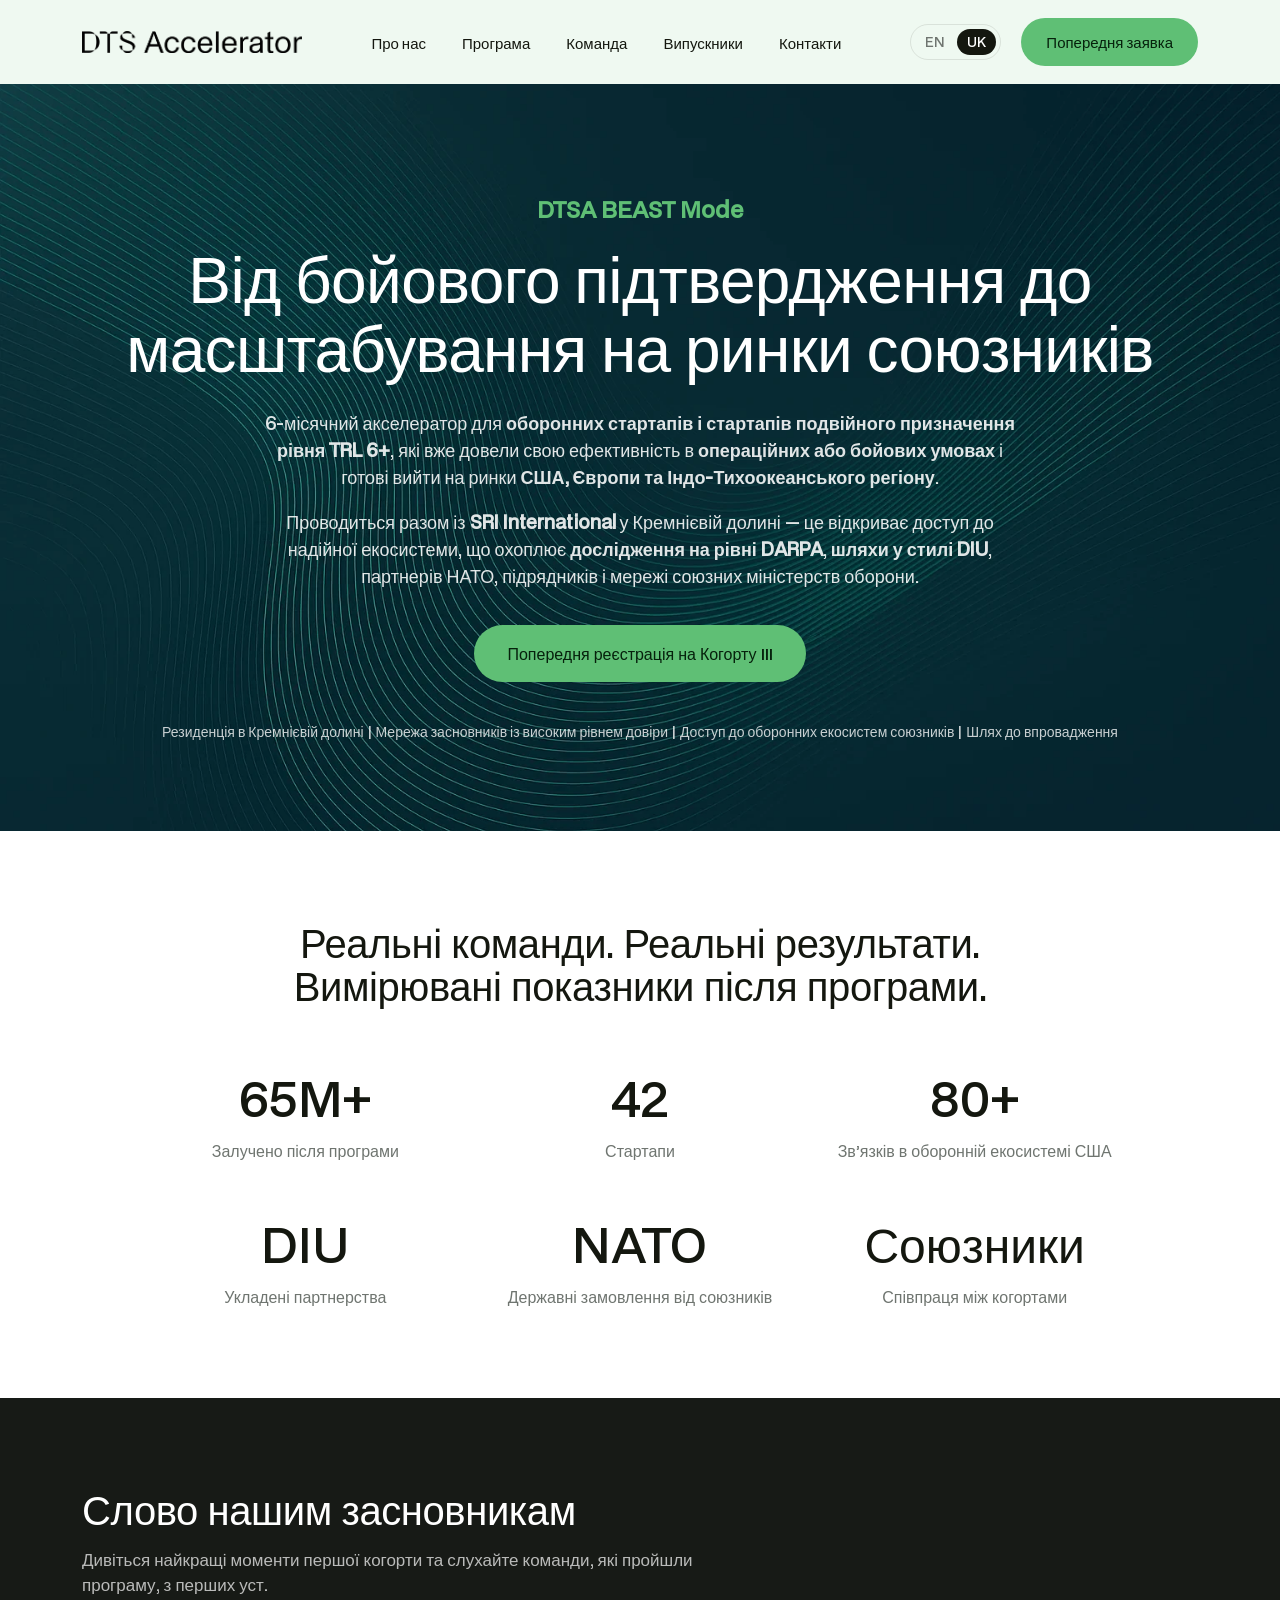
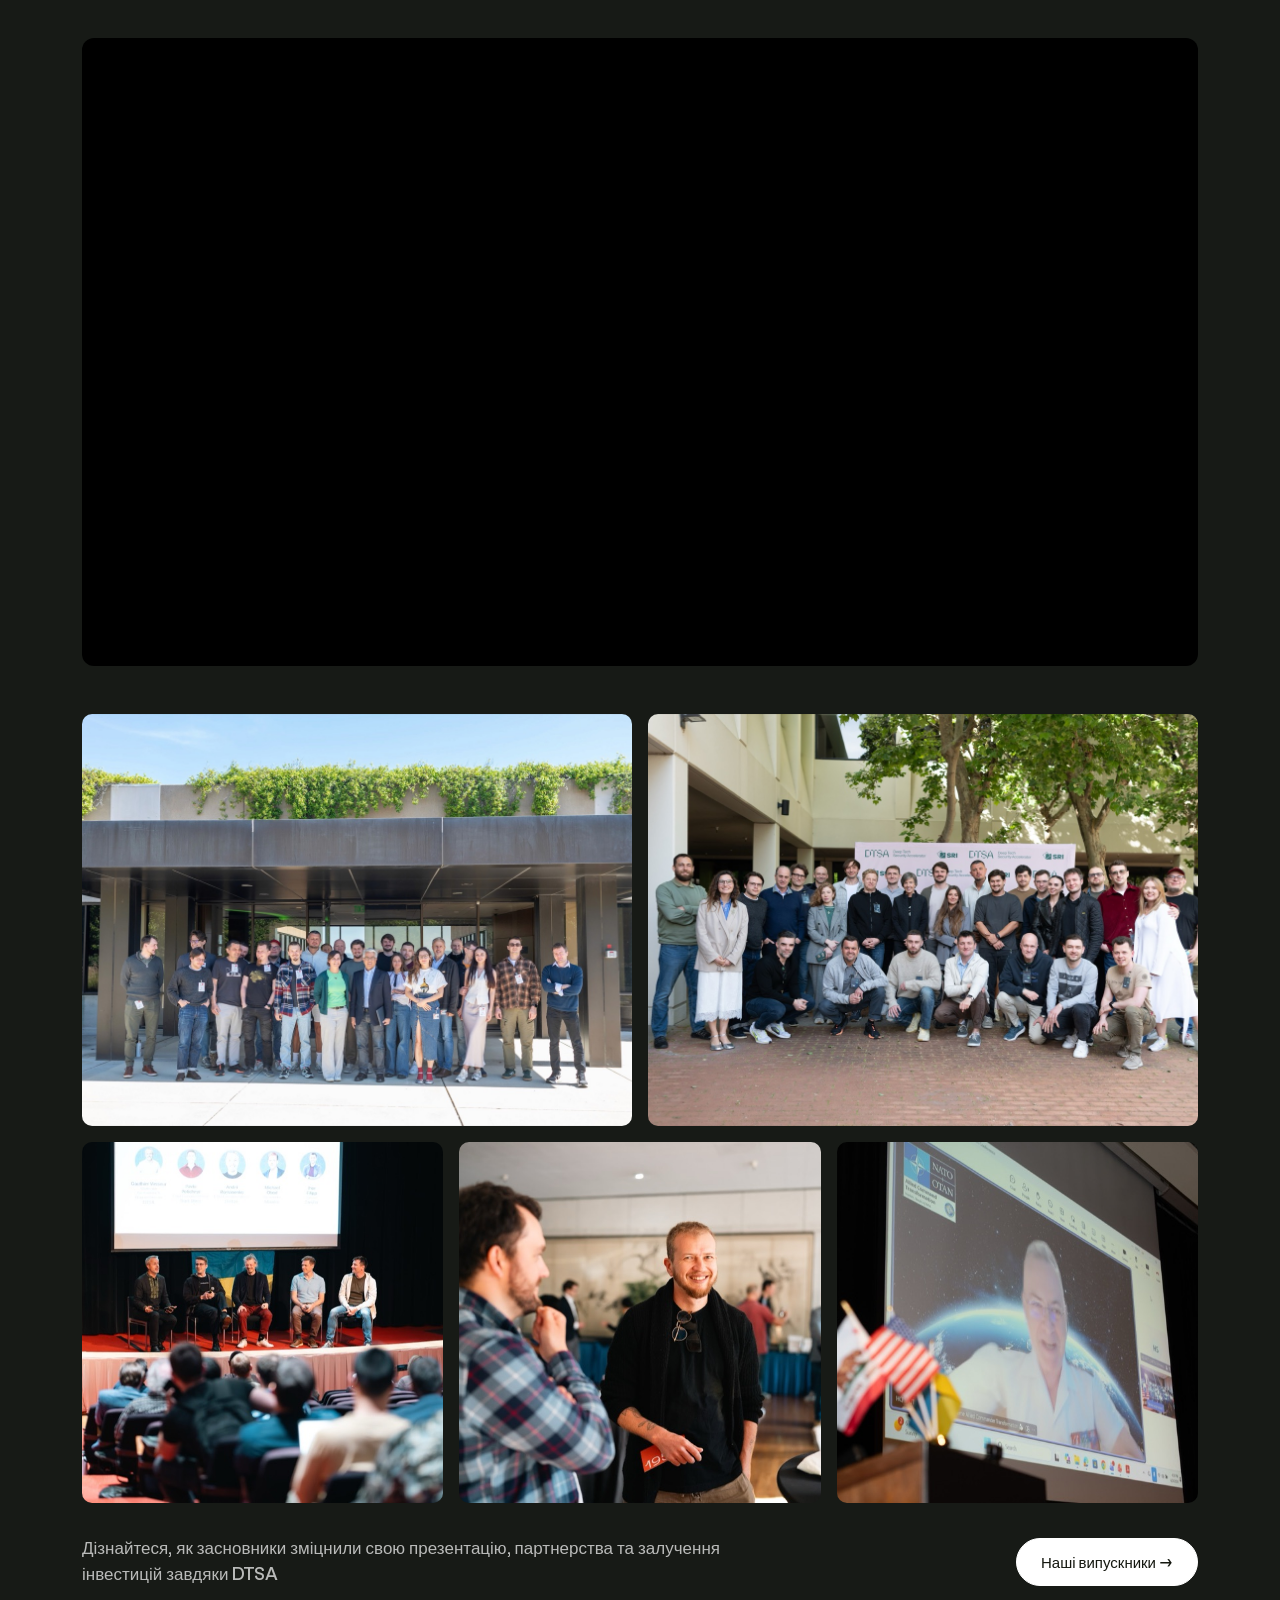
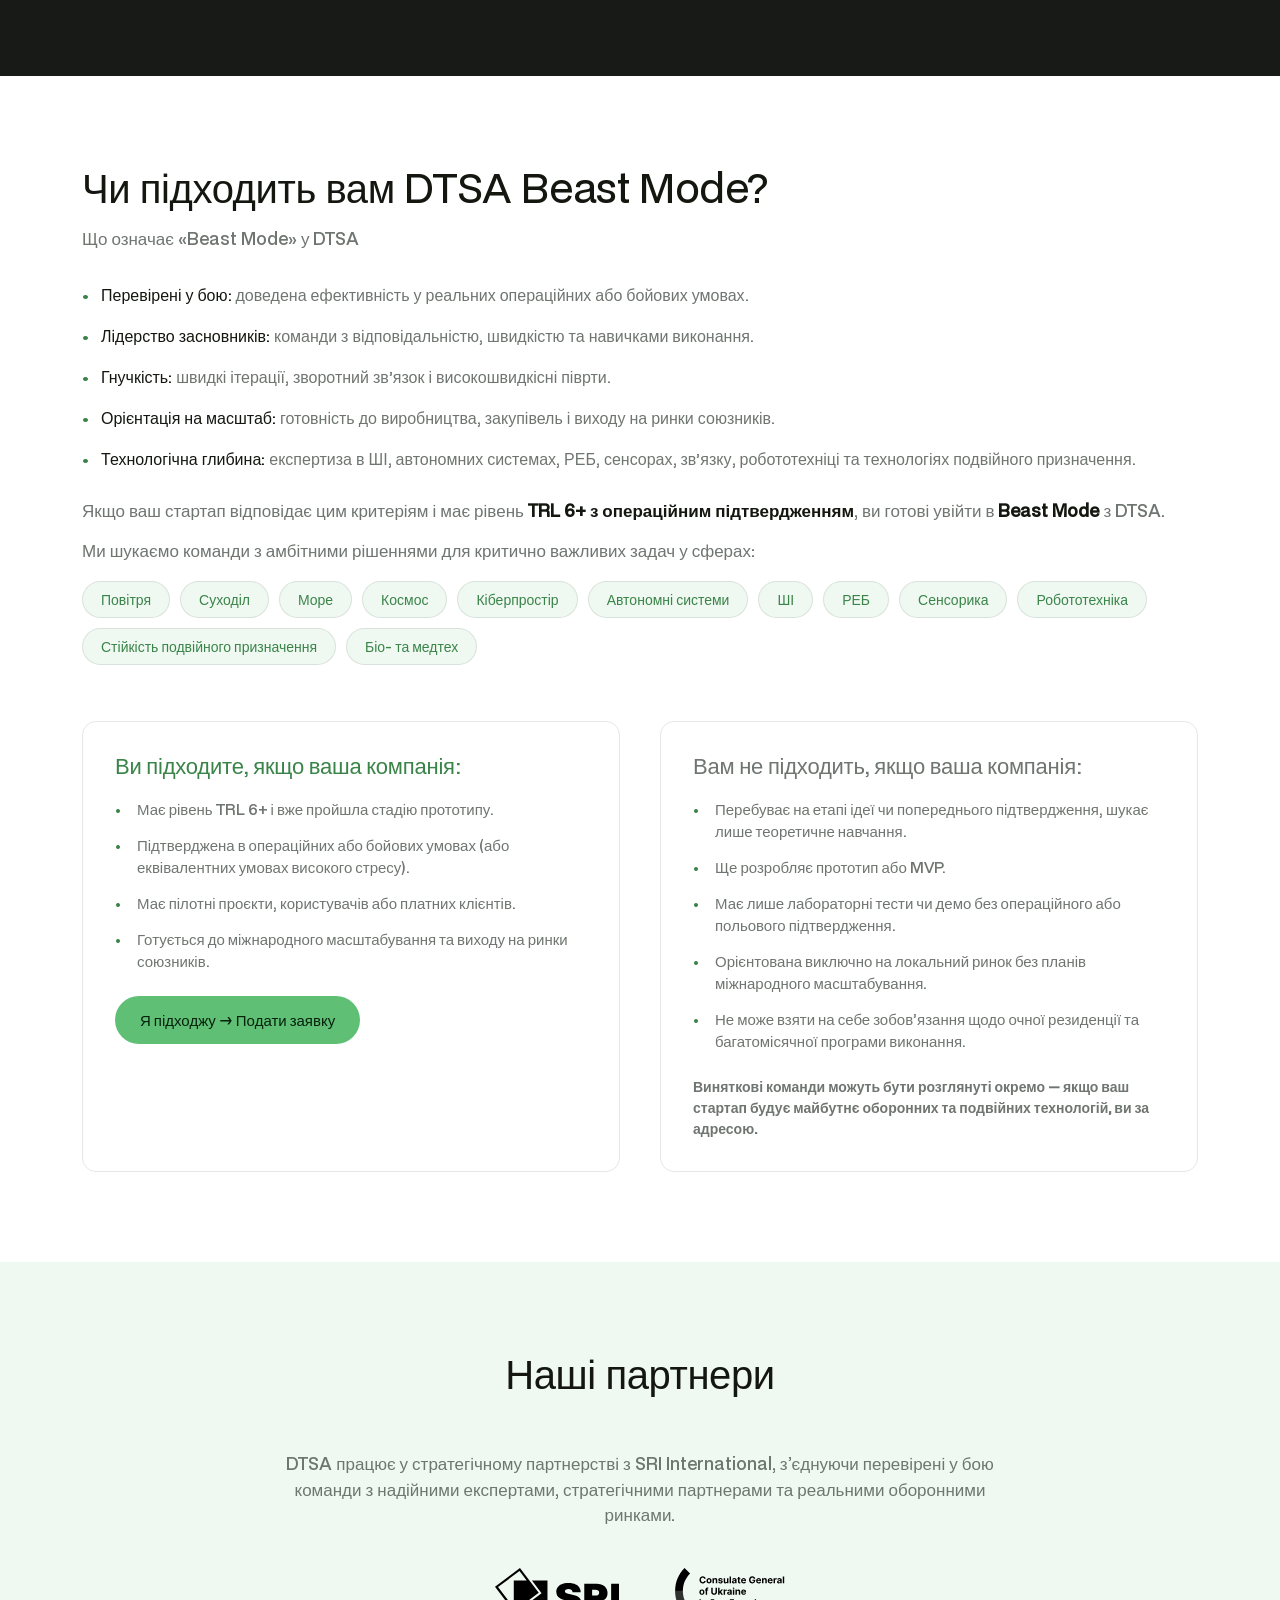
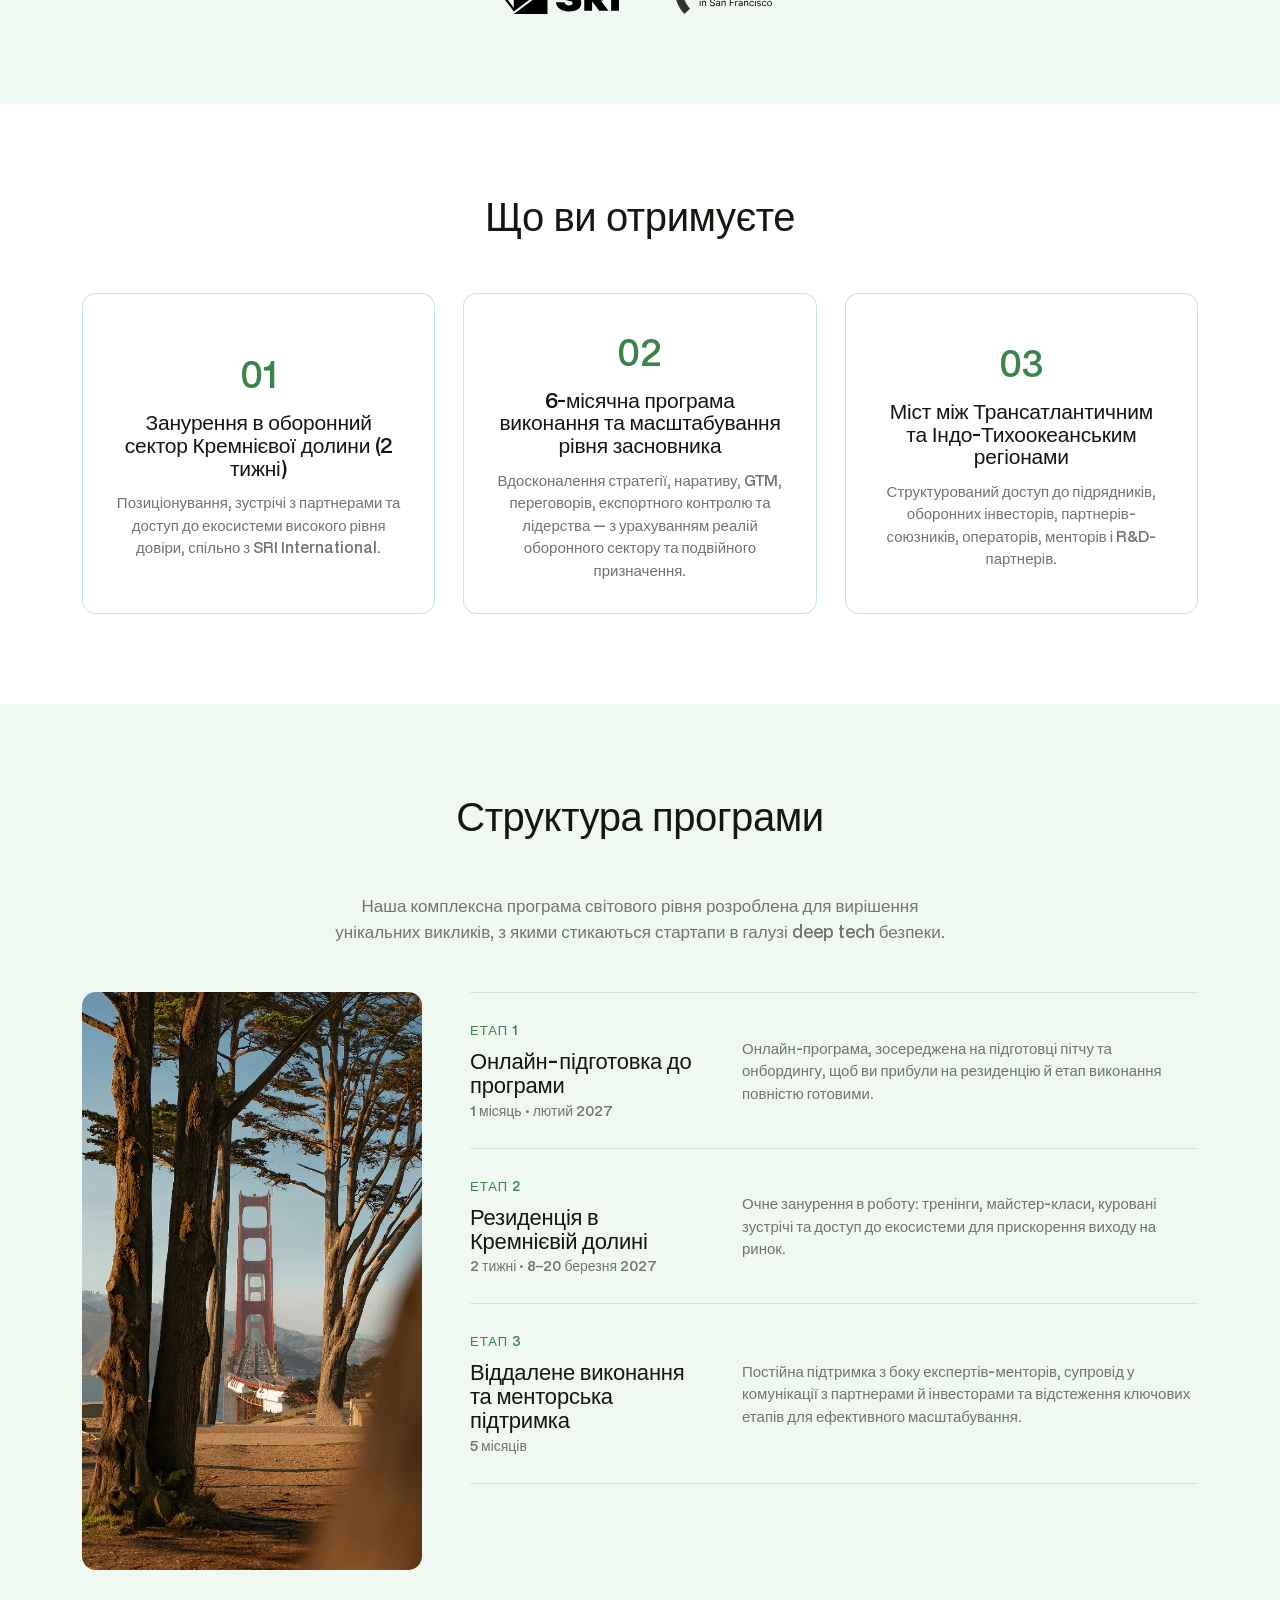
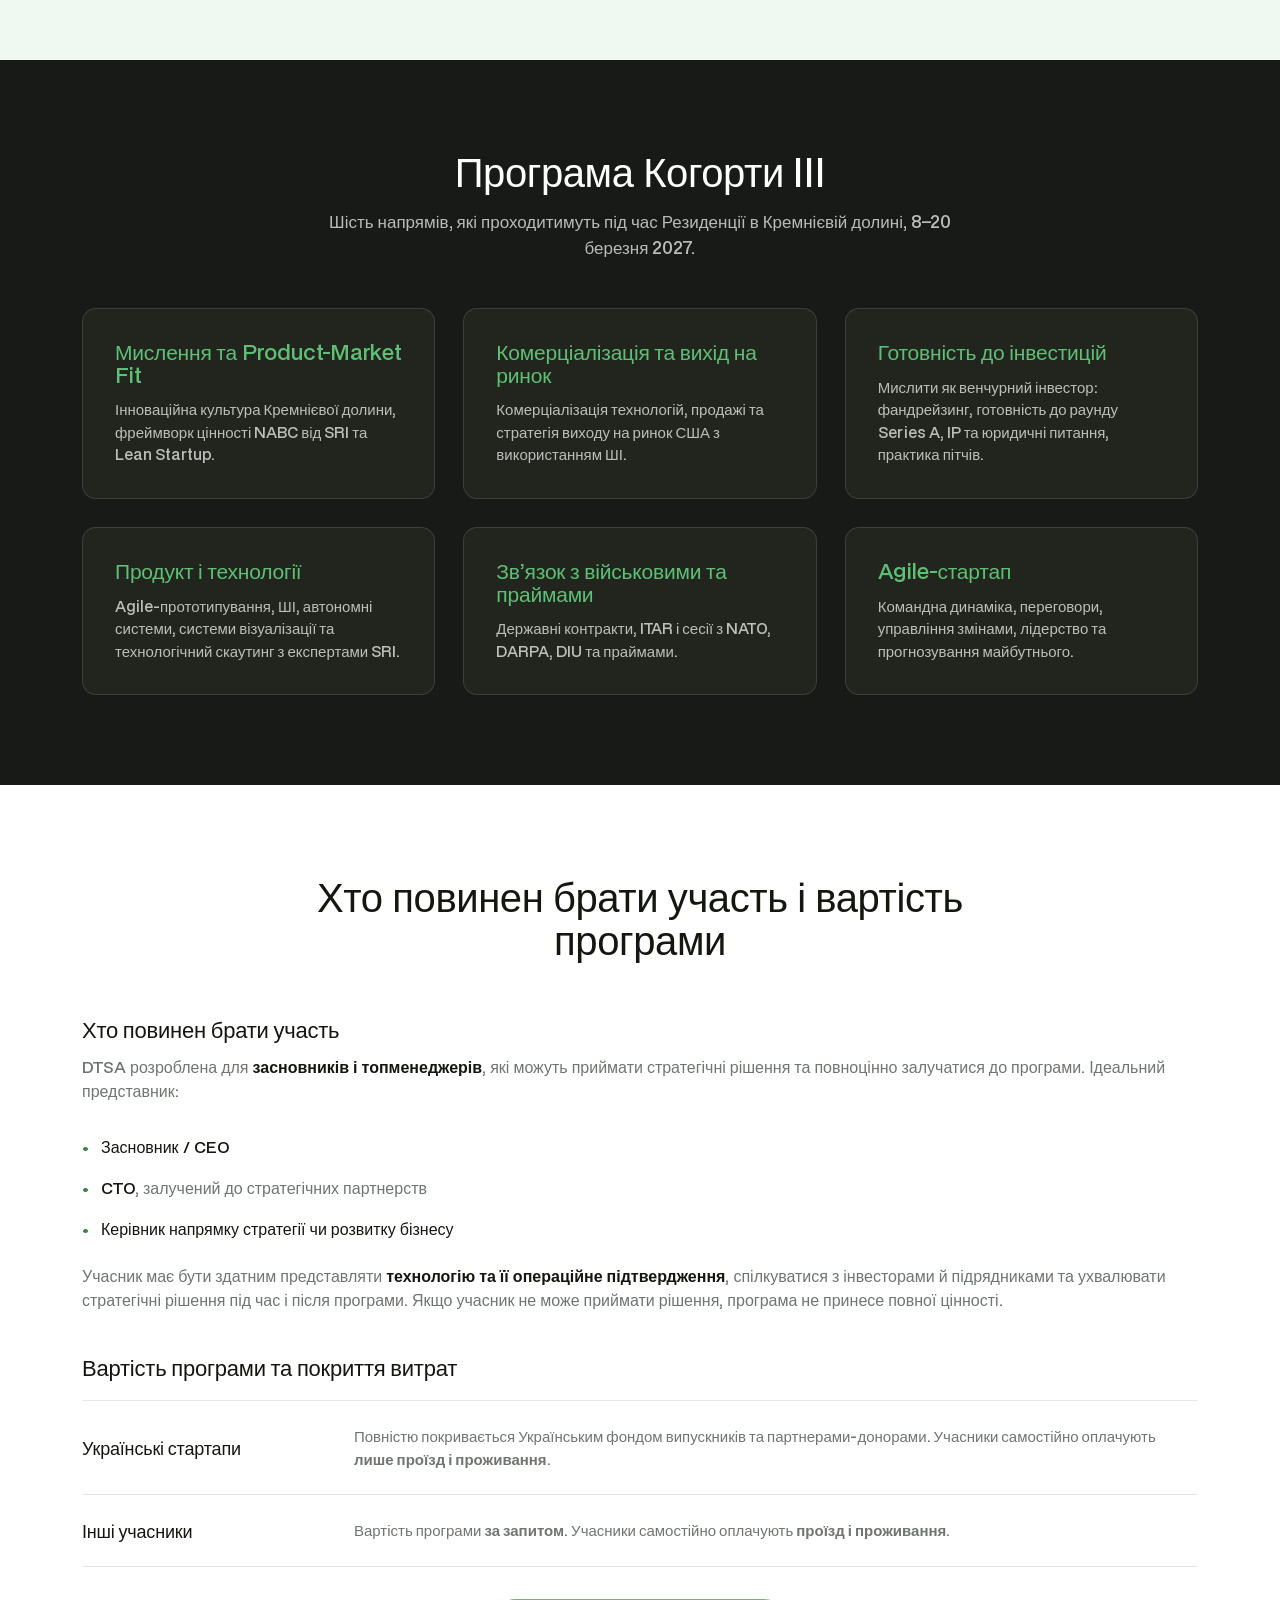
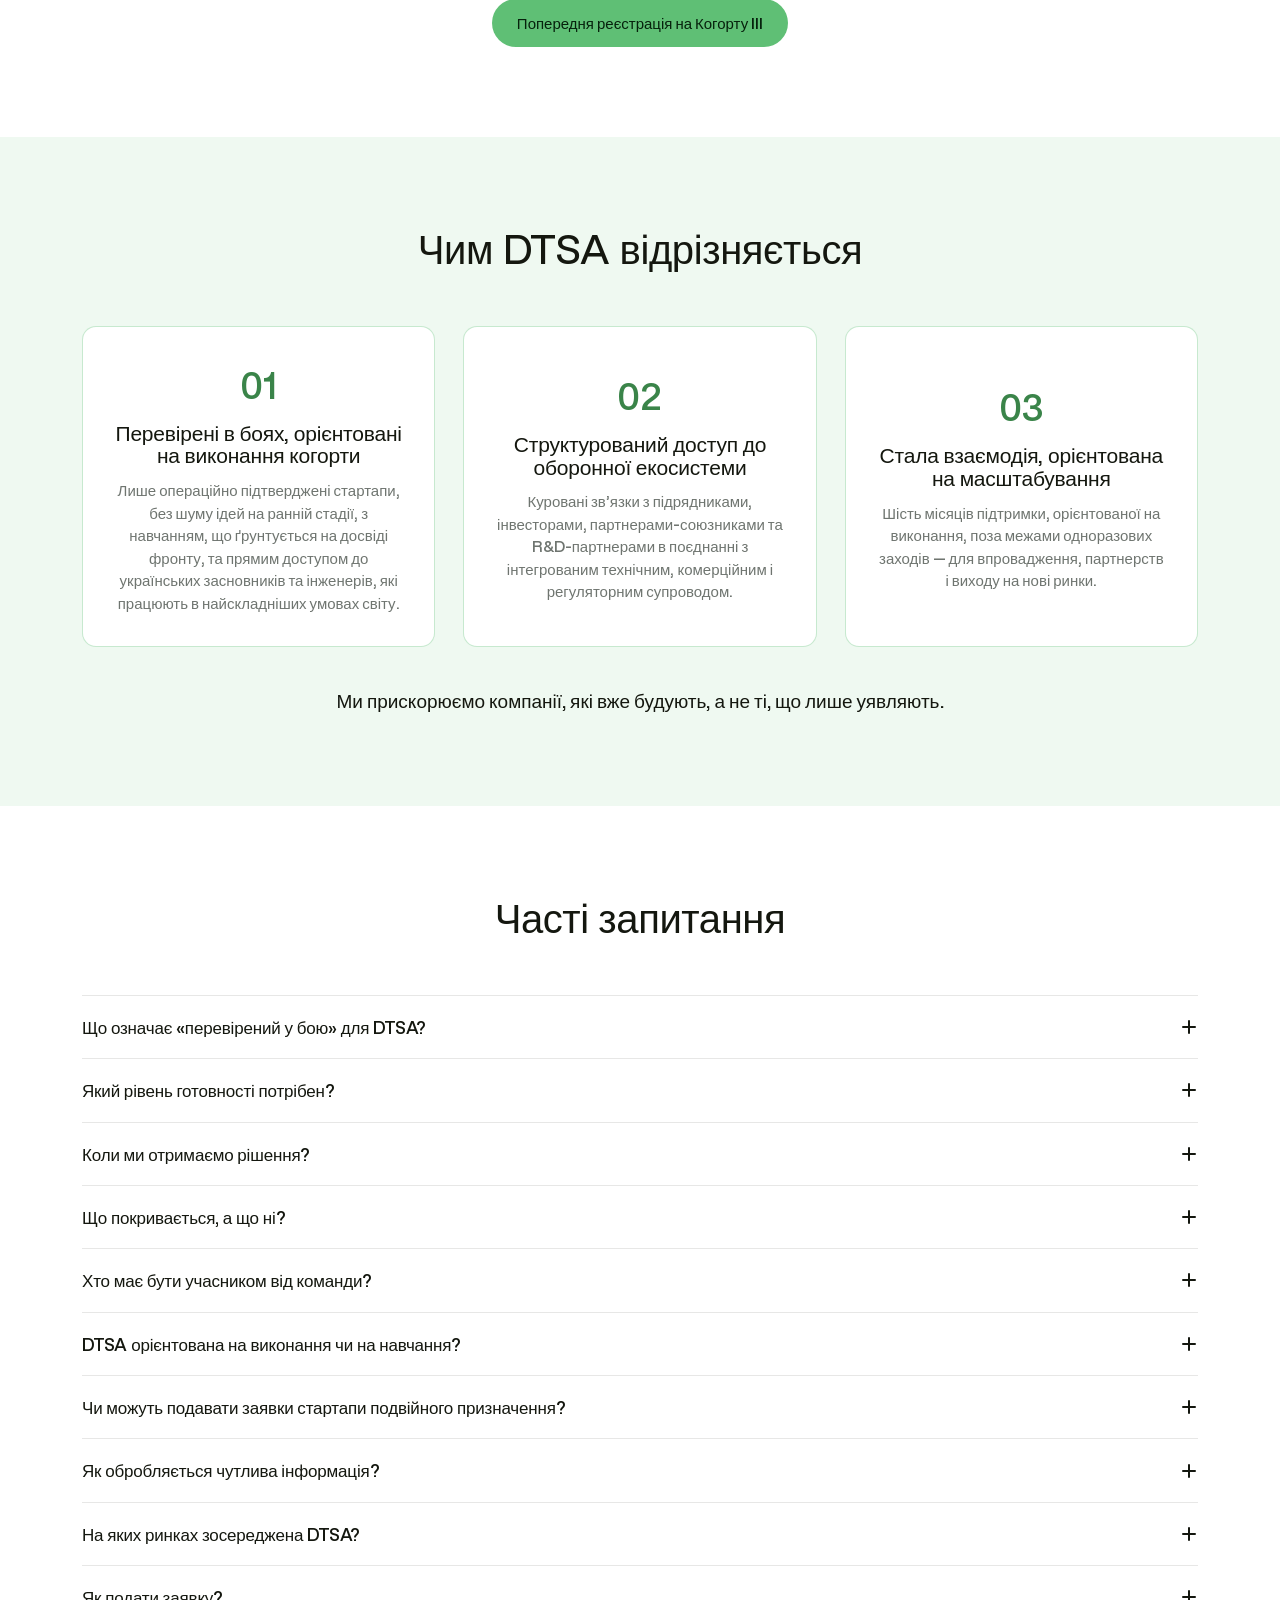
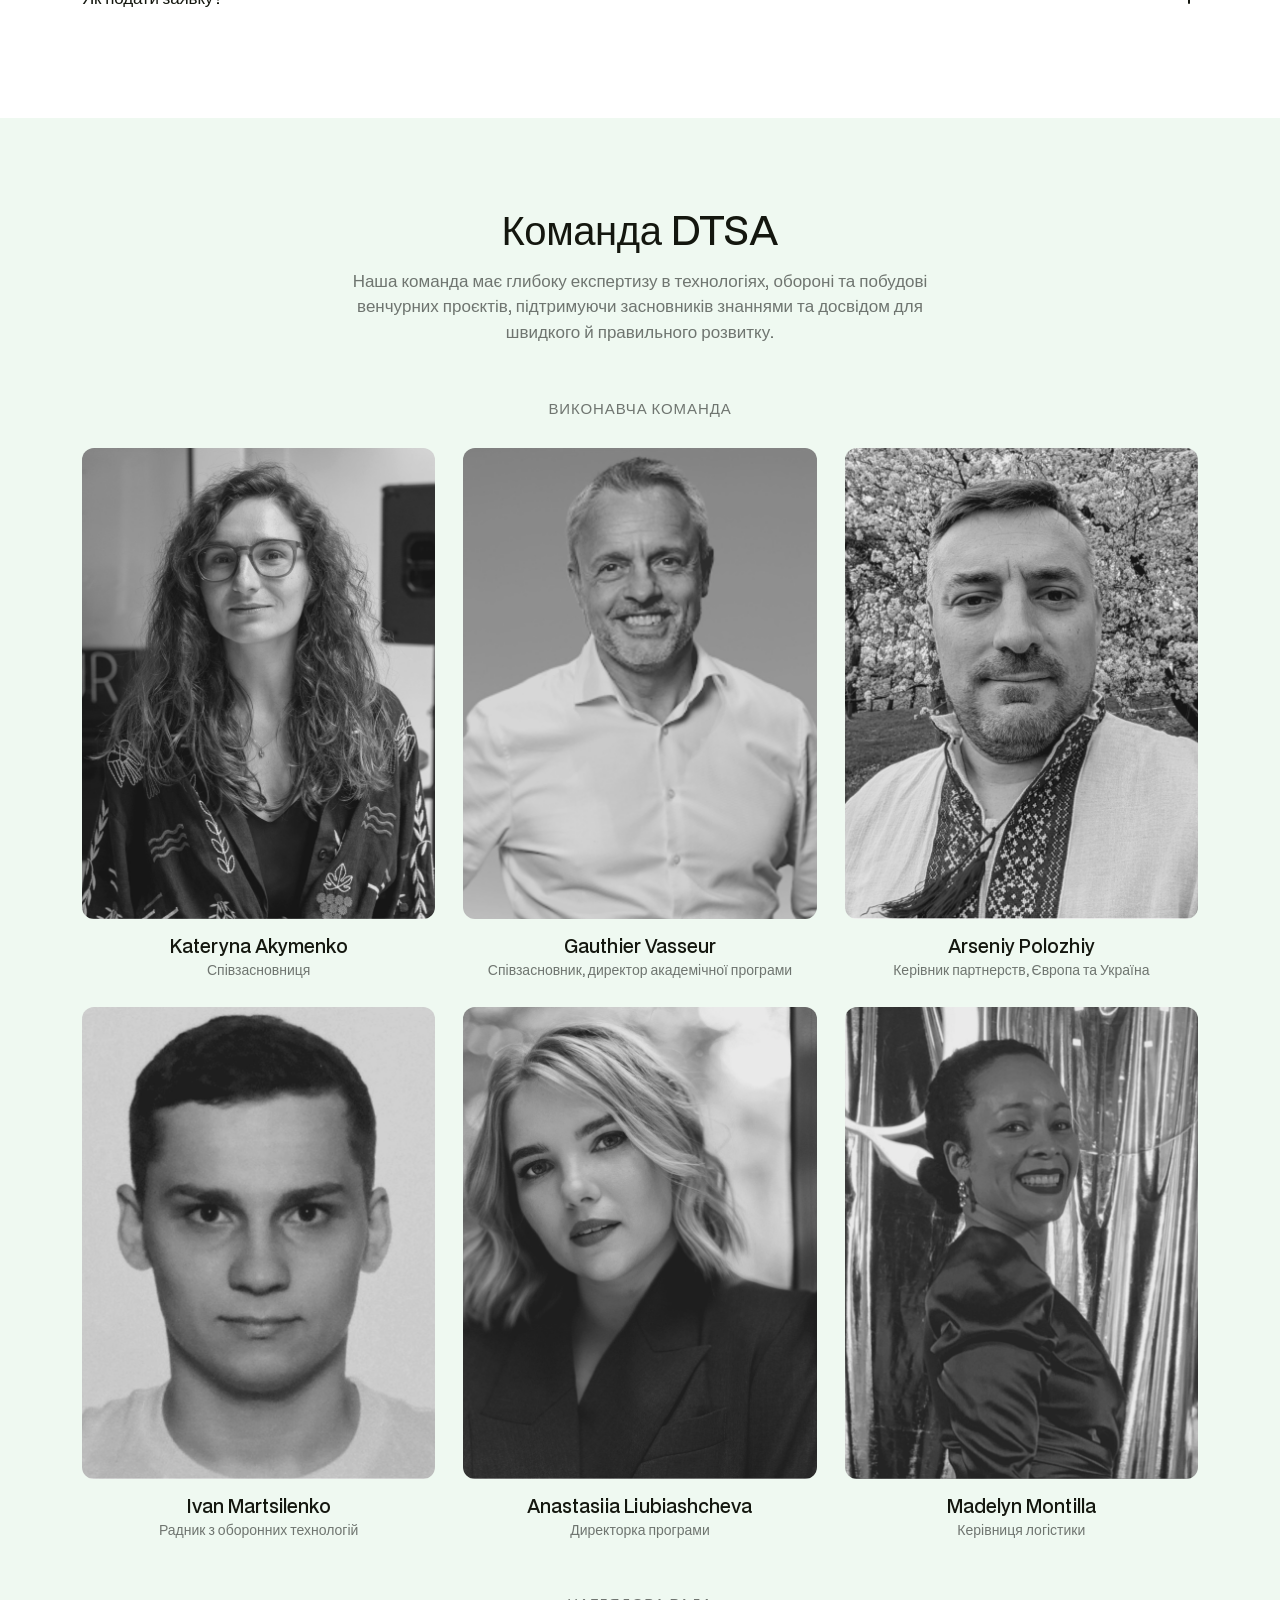
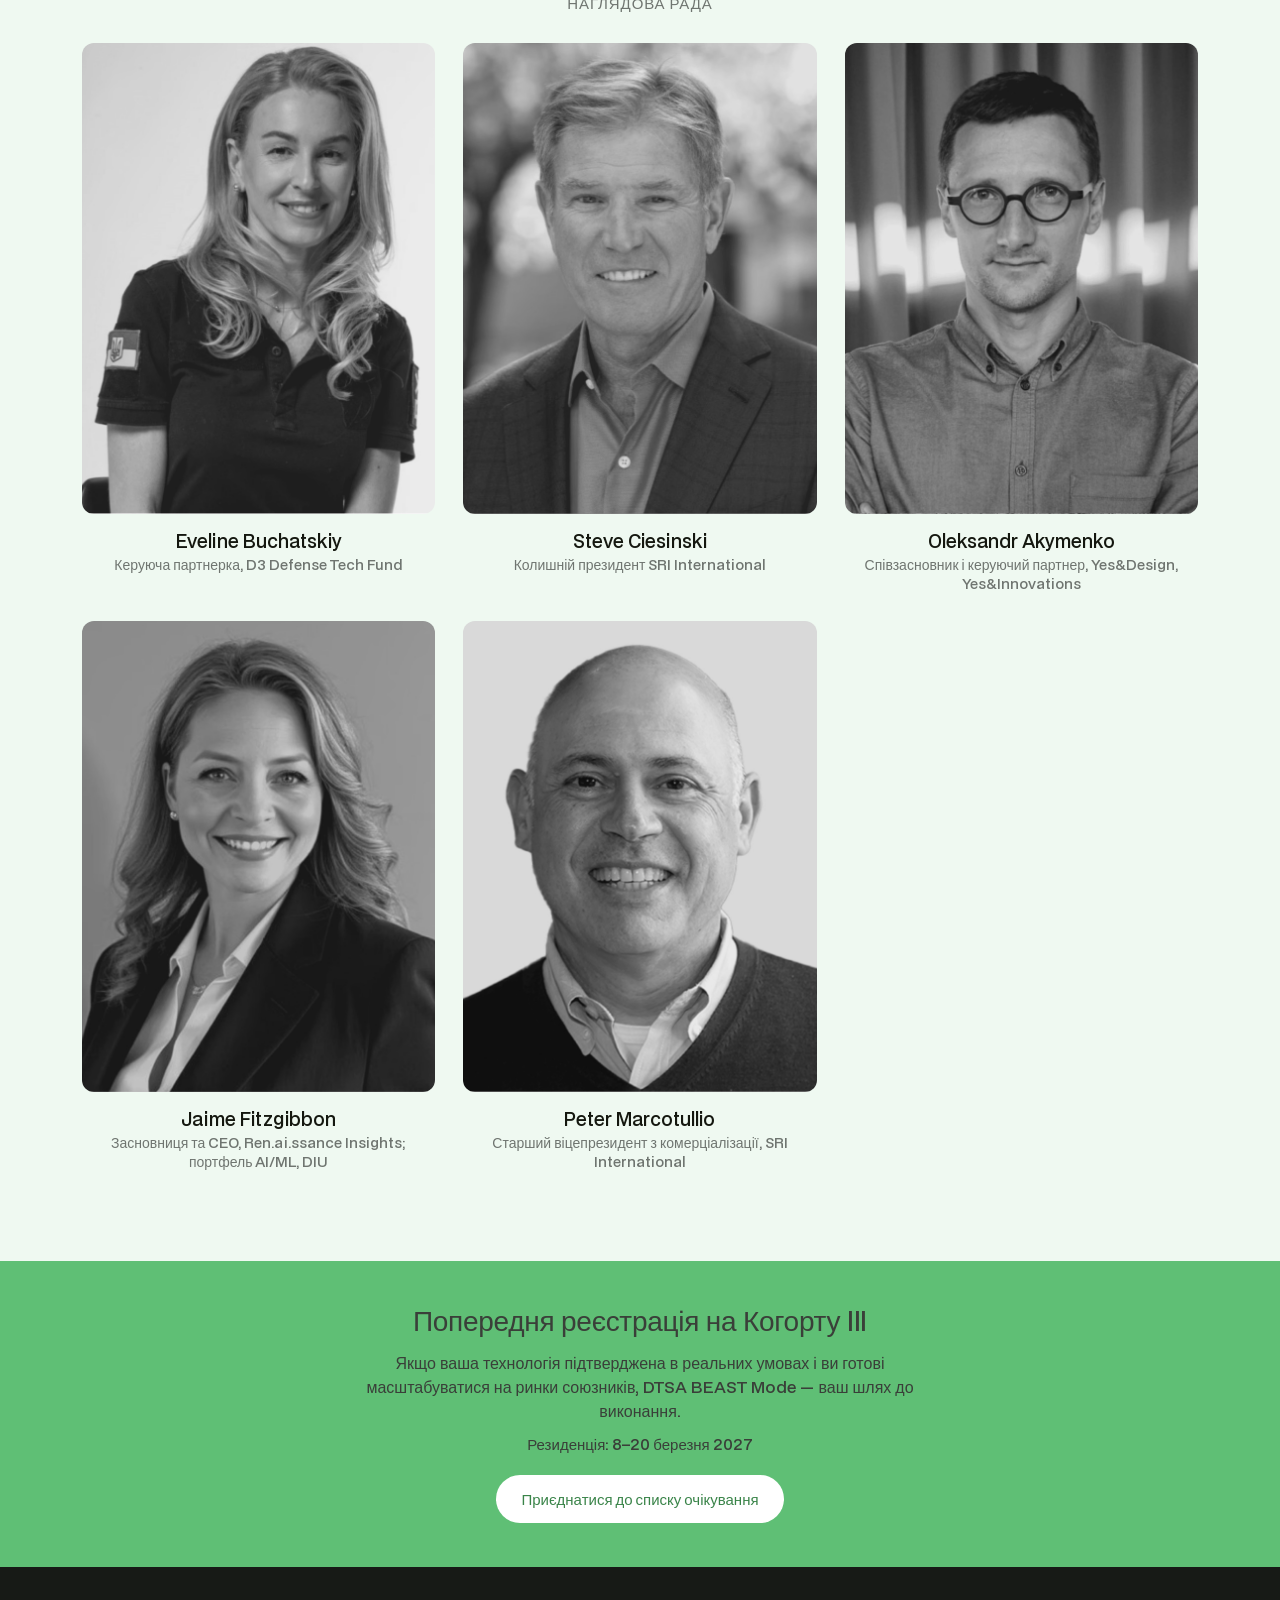
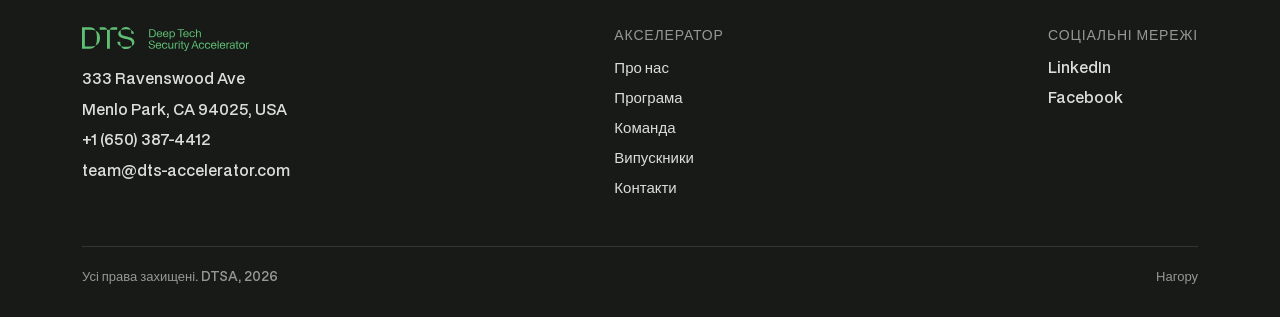
==== commit aa34b685: "Cohort III: March 8-20 residency dates, curriculum section, program updates Add Cohort III curriculu" ====
--- a/uk/index.html
+++ b/uk/index.html
@@ -48,7 +48,7 @@
   <div class="wrap">
     <h2>Реальні команди. Реальні результати.<br>Вимірювані показники після програми.</h2>
     <div class="stats-grid">
-      <div class="stat"><div class="num">30M+</div><div class="label">Залучено після програми</div></div>
+      <div class="stat"><div class="num">65M+</div><div class="label">Залучено після програми</div></div>
       <div class="stat"><div class="num">42</div><div class="label">Стартапи</div></div>
       <div class="stat"><div class="num">80+</div><div class="label">Зв&rsquo;язків в оборонній екосистемі США</div></div>
       <div class="stat"><div class="num">DIU</div><div class="label">Укладені партнерства</div></div>
@@ -179,27 +179,60 @@
         <div class="phase">
           <div class="phase-info">
             <div class="tag">Етап 1</div>
-            <h3>Онлайн-орієнтація</h3>
-            <div class="duration">1 тиждень</div>
+            <h3>Онлайн-підготовка до програми</h3>
+            <div class="duration">1 місяць &middot; лютий 2027</div>
           </div>
-          <p>Ознайомлення зі структурою програми, узгодження цілей та підготовка до резиденції й етапу виконання.</p>
+          <p>Онлайн-програма, зосереджена на підготовці пітчу та онбордингу, щоб ви прибули на резиденцію й етап виконання повністю готовими.</p>
         </div>
         <div class="phase">
           <div class="phase-info">
             <div class="tag">Етап 2</div>
             <h3>Резиденція в Кремнієвій долині</h3>
-            <div class="duration">2 тижні</div>
+            <div class="duration">2 тижні &middot; 8&ndash;20 березня 2027</div>
           </div>
-          <p>Очне занурення в роботу: позиціонування, куровані зустрічі, майстер-класи та доступ до екосистеми для прискорення виходу на ринок.</p>
+          <p>Очне занурення в роботу: тренінги, майстер-класи, куровані зустрічі та доступ до екосистеми для прискорення виходу на ринок.</p>
         </div>
         <div class="phase">
           <div class="phase-info">
             <div class="tag">Етап 3</div>
             <h3>Віддалене виконання та менторська підтримка</h3>
-            <div class="duration">6 місяців</div>
+            <div class="duration">5 місяців</div>
           </div>
           <p>Постійна підтримка з боку експертів-менторів, супровід у комунікації з партнерами й інвесторами та відстеження ключових етапів для ефективного масштабування.</p>
         </div>
+      </div>
+    </div>
+  </div>
+</section>
+
+<section class="dark-section curriculum-section" id="curriculum">
+  <div class="wrap">
+    <h2>Програма Когорти III</h2>
+    <p class="sub">Шість напрямів, які проходитимуть під час Резиденції в Кремнієвій долині, 8&ndash;20 березня 2027.</p>
+    <div class="cards-grid">
+      <div class="card-dark">
+        <h3>Мислення та Product-Market Fit</h3>
+        <p>Інноваційна культура Кремнієвої долини, фреймворк цінності NABC від SRI та Lean Startup.</p>
+      </div>
+      <div class="card-dark">
+        <h3>Комерціалізація та вихід на ринок</h3>
+        <p>Комерціалізація технологій, продажі та стратегія виходу на ринок США з використанням ШІ.</p>
+      </div>
+      <div class="card-dark">
+        <h3>Готовність до інвестицій</h3>
+        <p>Мислити як венчурний інвестор: фандрейзинг, готовність до раунду Series A, IP та юридичні питання, практика пітчів.</p>
+      </div>
+      <div class="card-dark">
+        <h3>Продукт і технології</h3>
+        <p>Agile-прототипування, ШІ, автономні системи, системи візуалізації та технологічний скаутинг з експертами SRI.</p>
+      </div>
+      <div class="card-dark">
+        <h3>Зв&rsquo;язок з військовими та праймами</h3>
+        <p>Державні контракти, ITAR і сесії з NATO, DARPA, DIU та праймами.</p>
+      </div>
+      <div class="card-dark">
+        <h3>Agile-стартап</h3>
+        <p>Командна динаміка, переговори, управління змінами, лідерство та прогнозування майбутнього.</p>
       </div>
     </div>
   </div>
@@ -226,7 +259,7 @@
         </div>
         <div class="fee-row">
           <h4>Інші учасники</h4>
-          <p><b>$8 250 загалом</b> за 2-тижневу резиденцію та 6 місяців менторства й доступу до екосистеми. Учасники самостійно оплачують <b>проїзд і проживання</b>.</p>
+          <p>Вартість програми <b>за запитом</b>. Учасники самостійно оплачують <b>проїзд і проживання</b>.</p>
         </div>
       </div>
     </div>
@@ -265,7 +298,7 @@
       <details class="faq-item" name="faq"><summary><h3 class="q">Що означає &laquo;перевірений у бою&raquo; для DTSA?</h3><span class="icon" aria-hidden="true"></span></summary><div class="a">Операційне підтвердження в реальних або бойових умовах.</div></details>
       <details class="faq-item" name="faq"><summary><h3 class="q">Який рівень готовності потрібен?</h3><span class="icon" aria-hidden="true"></span></summary><div class="a">Ми обираємо найкращі команди рівня TRL 6+, а у виняткових випадках можемо розглядати компанії рівня TRL 4&ndash;5, які пройшли операційне підтвердження.</div></details>
       <details class="faq-item" name="faq"><summary><h3 class="q">Коли ми отримаємо рішення?</h3><span class="icon" aria-hidden="true"></span></summary><div class="a">Буде повідомлено додатково.</div></details>
-      <details class="faq-item" name="faq"><summary><h3 class="q">Що покривається, а що ні?</h3><span class="icon" aria-hidden="true"></span></summary><div class="a">Для українських стартапів участь повністю покривається Українським фондом випускників та іншими партнерами-донорами. Учасники самостійно оплачують лише проїзд і проживання. Для всіх інших заявників: вартість програми становить $8 250 + проїзд і проживання.</div></details>
+      <details class="faq-item" name="faq"><summary><h3 class="q">Що покривається, а що ні?</h3><span class="icon" aria-hidden="true"></span></summary><div class="a">Для українських стартапів участь повністю покривається Українським фондом випускників та іншими партнерами-донорами. Учасники самостійно оплачують лише проїзд і проживання. Для всіх інших заявників вартість програми надається за запитом; учасники також самостійно оплачують проїзд і проживання.</div></details>
       <details class="faq-item" name="faq"><summary><h3 class="q">Хто має бути учасником від команди?</h3><span class="icon" aria-hidden="true"></span></summary><div class="a">Засновник або старший керівник, який приймає рішення (CEO/CTO/Strategy/BD).</div></details>
       <details class="faq-item" name="faq"><summary><h3 class="q">DTSA орієнтована на виконання чи на навчання?</h3><span class="icon" aria-hidden="true"></span></summary><div class="a">На виконання: готовність до закупівель, вихід на ринок, партнерства та масштабування.</div></details>
       <details class="faq-item" name="faq"><summary><h3 class="q">Чи можуть подавати заявки стартапи подвійного призначення?</h3><span class="icon" aria-hidden="true"></span></summary><div class="a">Так. DTSA створена для оборонних технологій і технологій подвійного призначення.</div></details>
@@ -306,7 +339,7 @@
   <div class="wrap">
     <h2>Попередня реєстрація на Когорту III</h2>
     <p style="max-width:600px;margin:16px auto 0;font-size:16px">Якщо ваша технологія підтверджена в реальних умовах і ви готові масштабуватися на ринки союзників, DTSA BEAST Mode &mdash; ваш шлях до виконання.</p>
-    <div class="residency">Резиденція: лютий 2027</div>
+    <div class="residency">Резиденція: 8&ndash;20 березня 2027</div>
     <a class="btn btn-primary" href="https://forms.gle/N11L7pqNefYQdxHu8" target="_blank" rel="noopener">Приєднатися до списку очікування</a>
   </div>
 </section>
--- a/styles.css
+++ b/styles.css
@@ -556,3 +556,9 @@
   .team-grid, .logo-grid { grid-template-columns: 1fr; }
   .footer-bottom { flex-direction: column; gap: 10px; align-items: flex-start; }
 }
+
+/* Cohort curriculum */
+.curriculum-section { text-align: center; }
+.curriculum-section .sub { margin: 0 auto; }
+.curriculum-section .card-dark { text-align: left; }
+.curriculum-section .card-dark h3 { color: var(--green); }
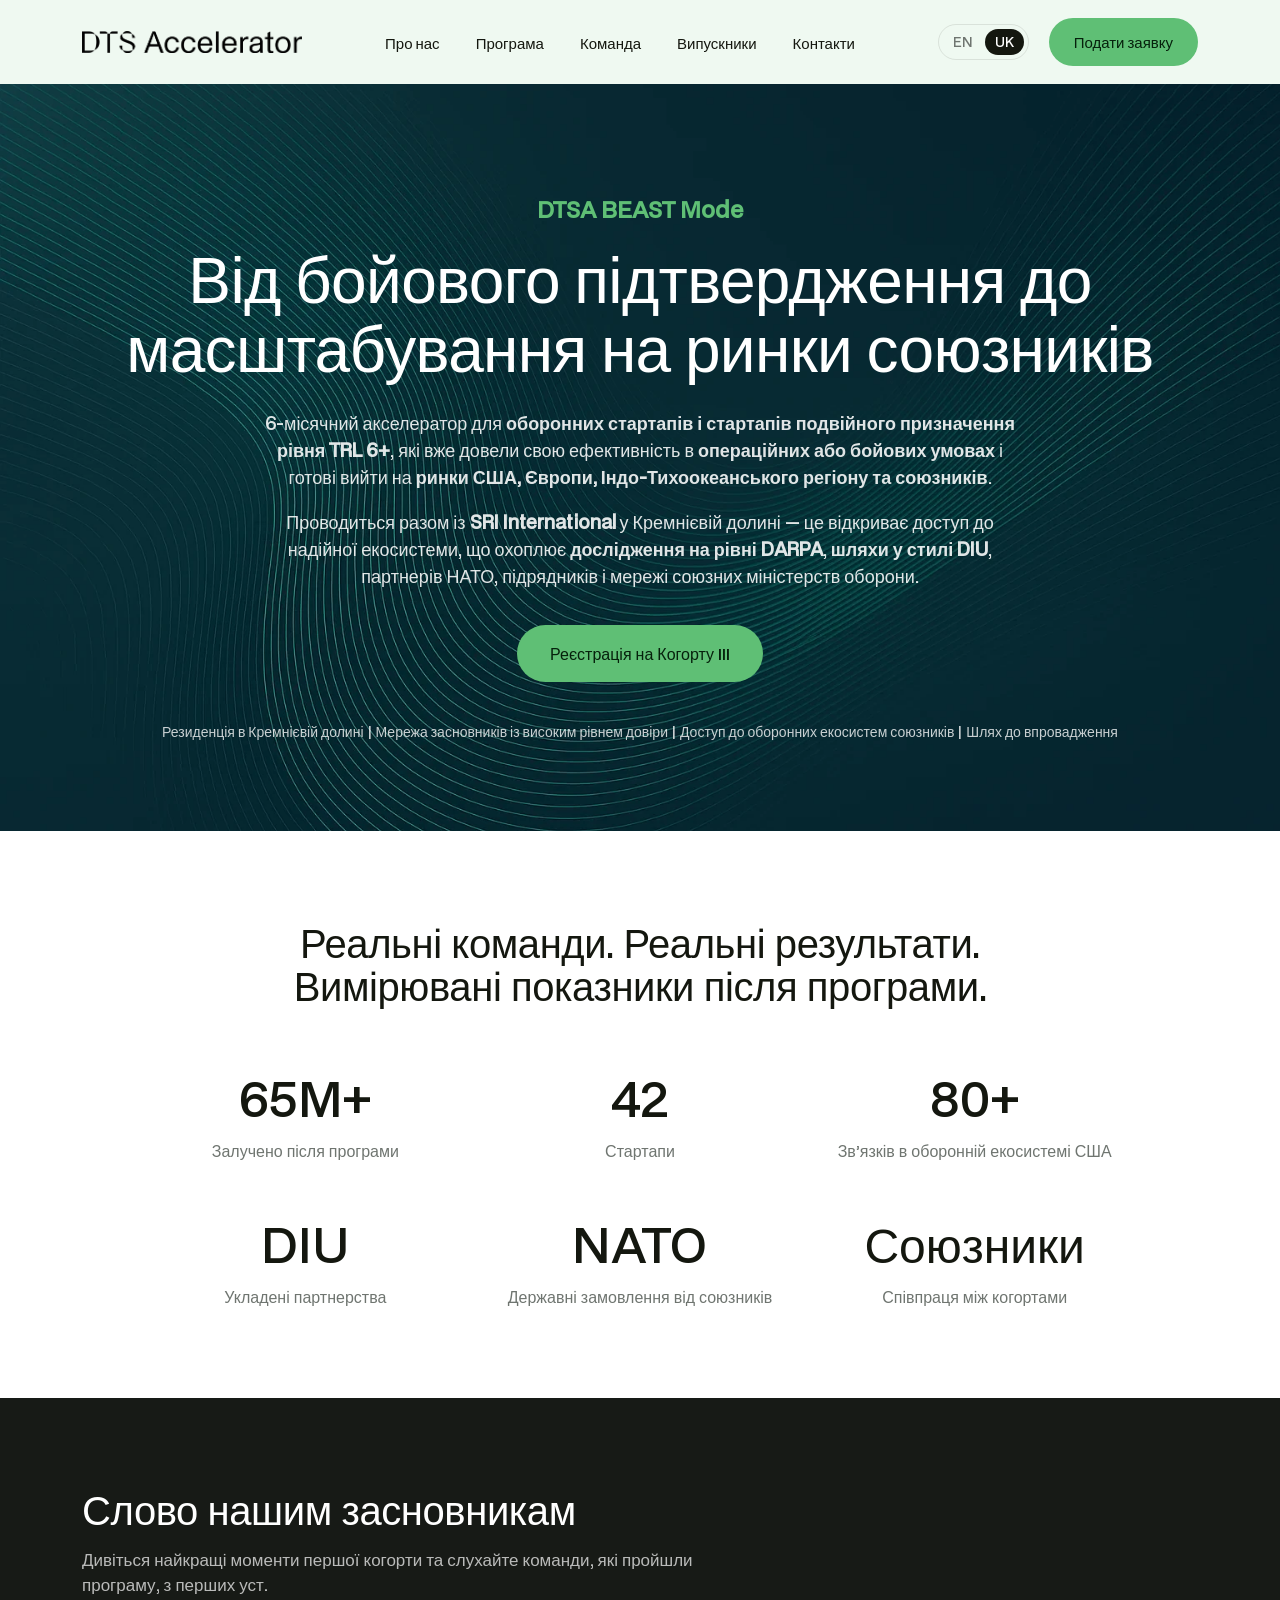
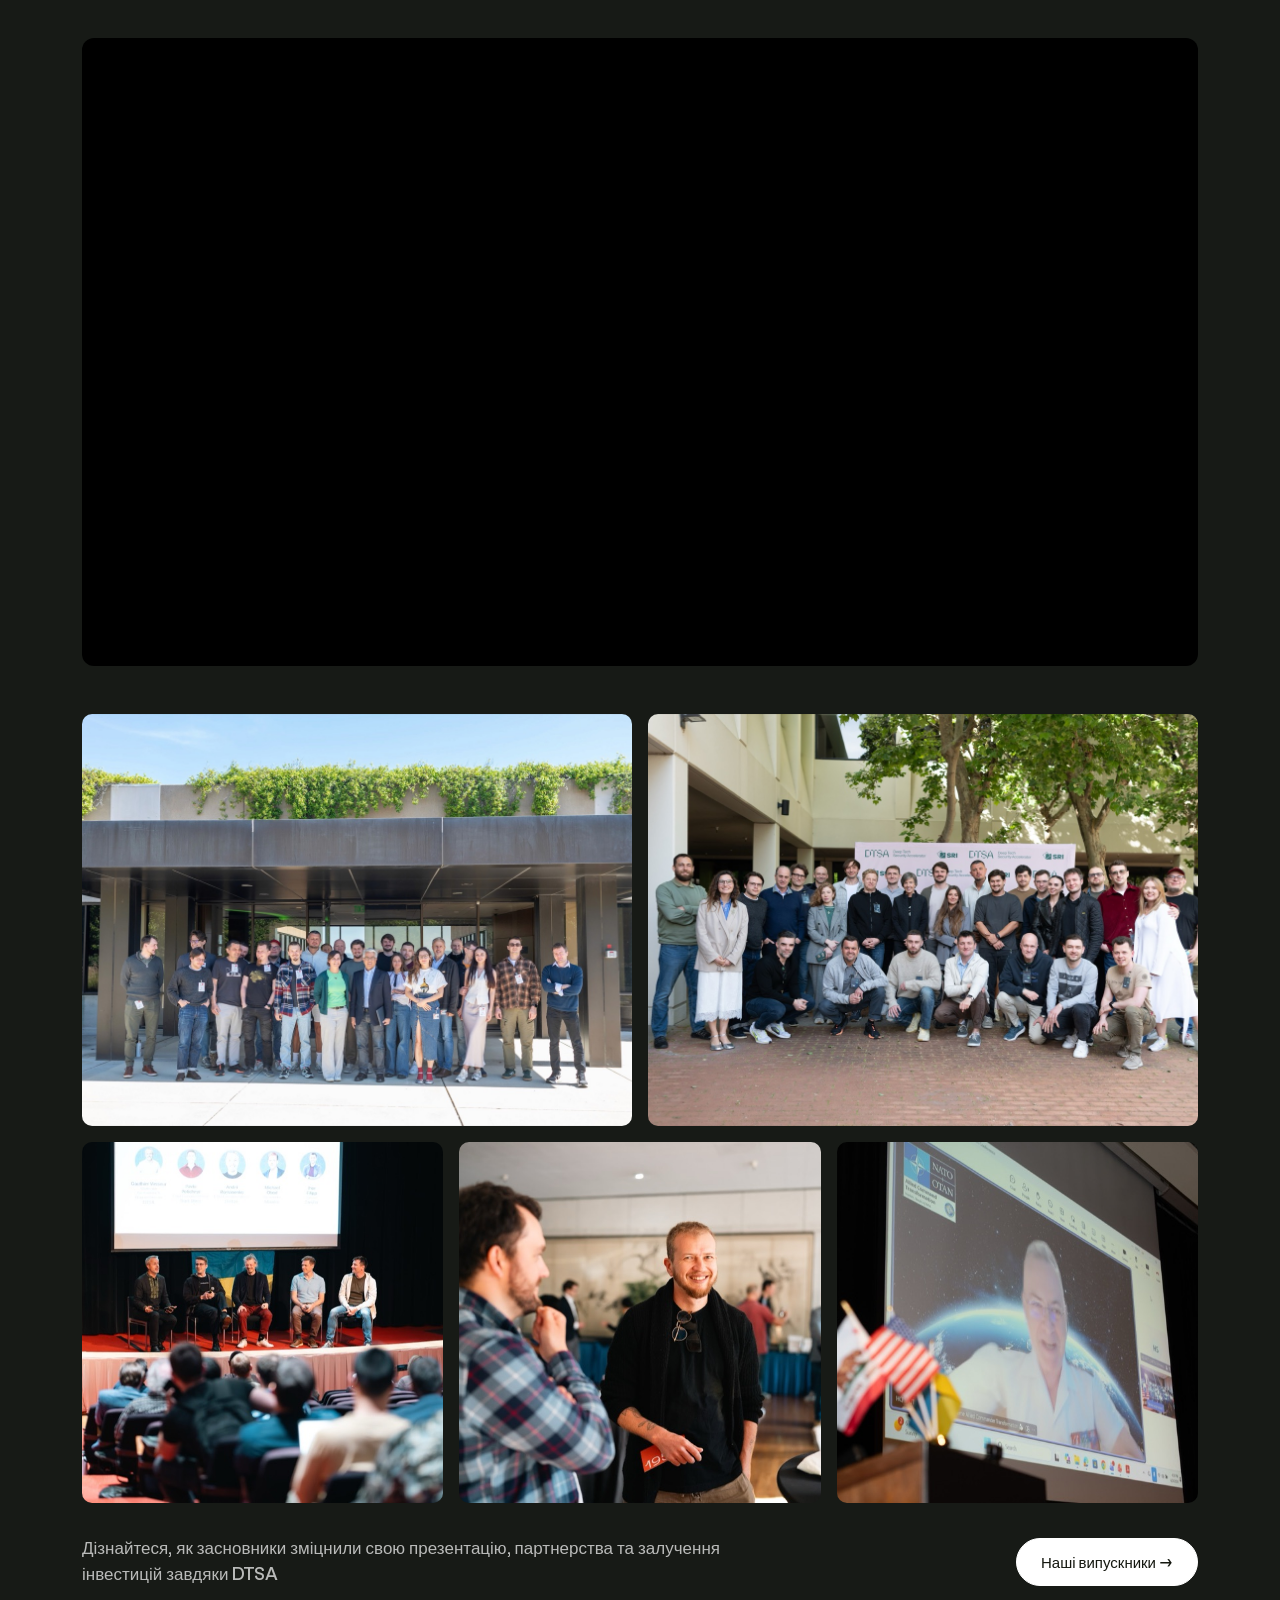
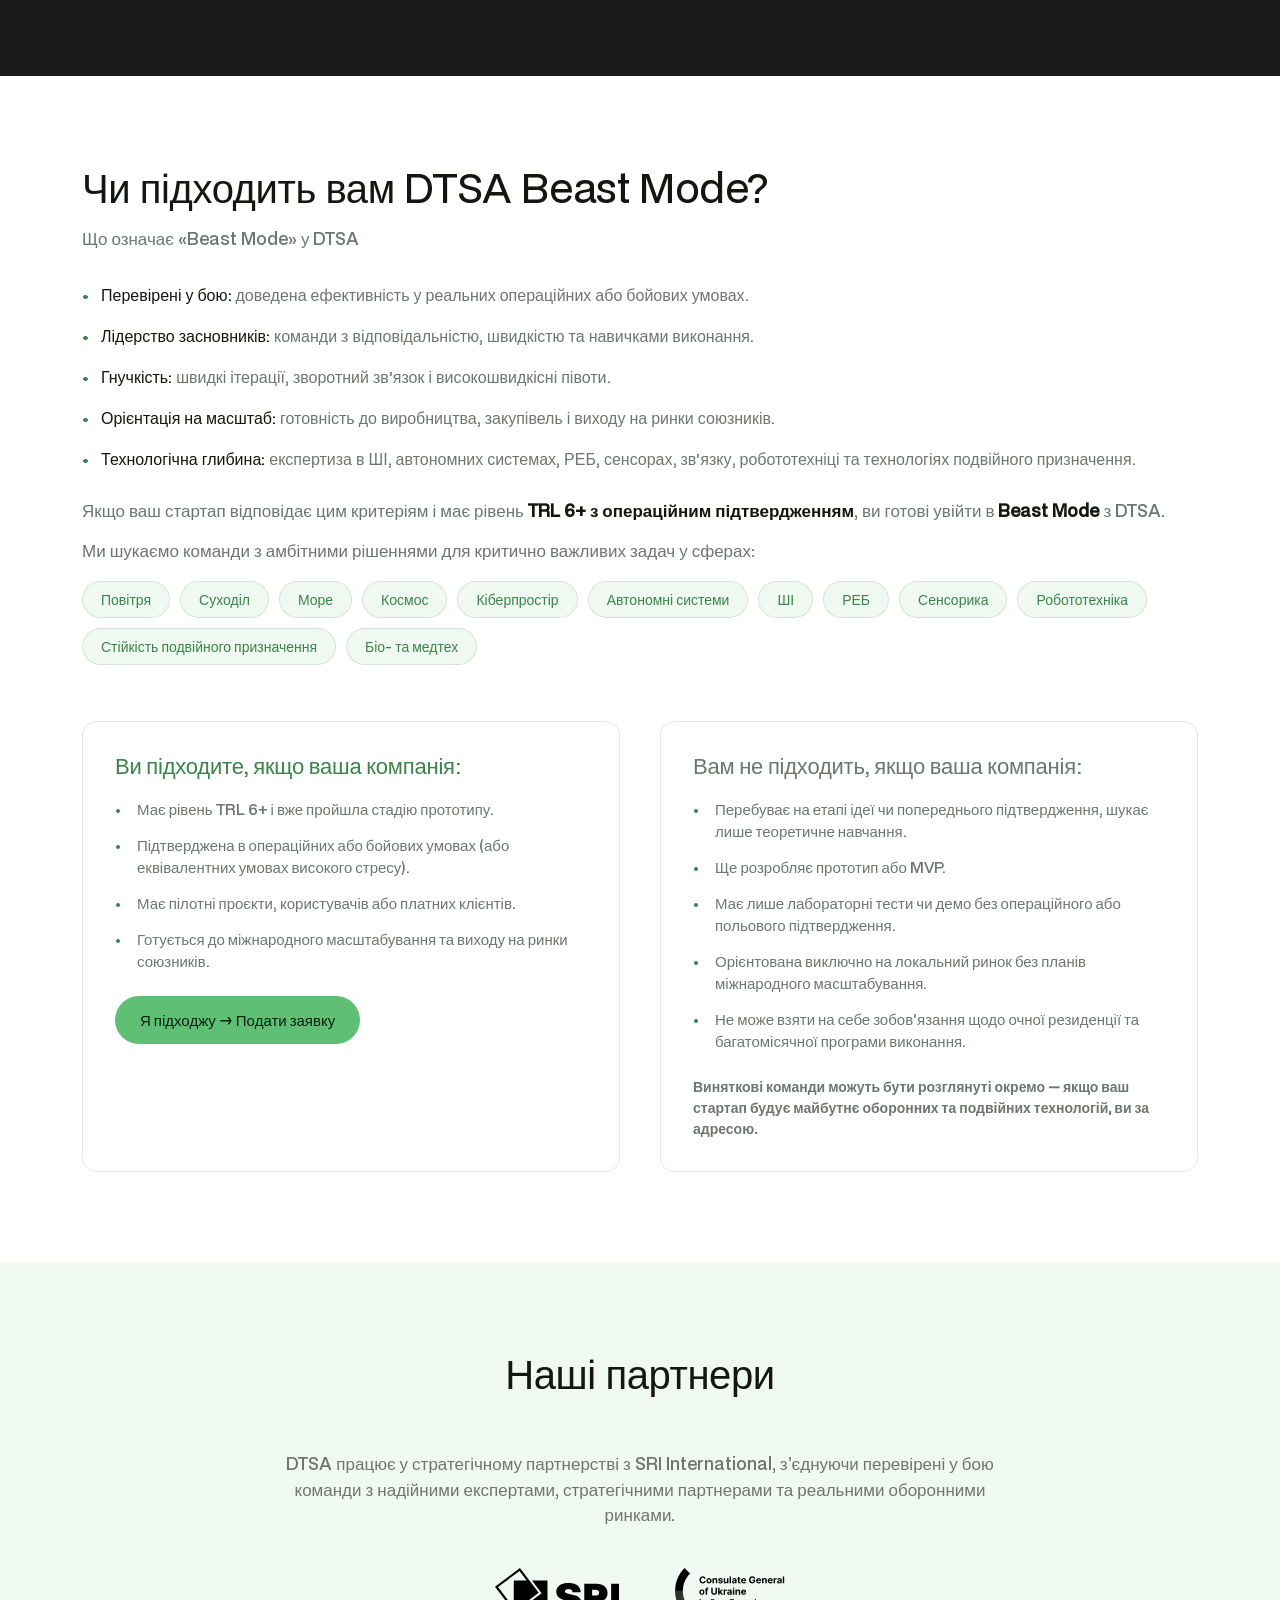
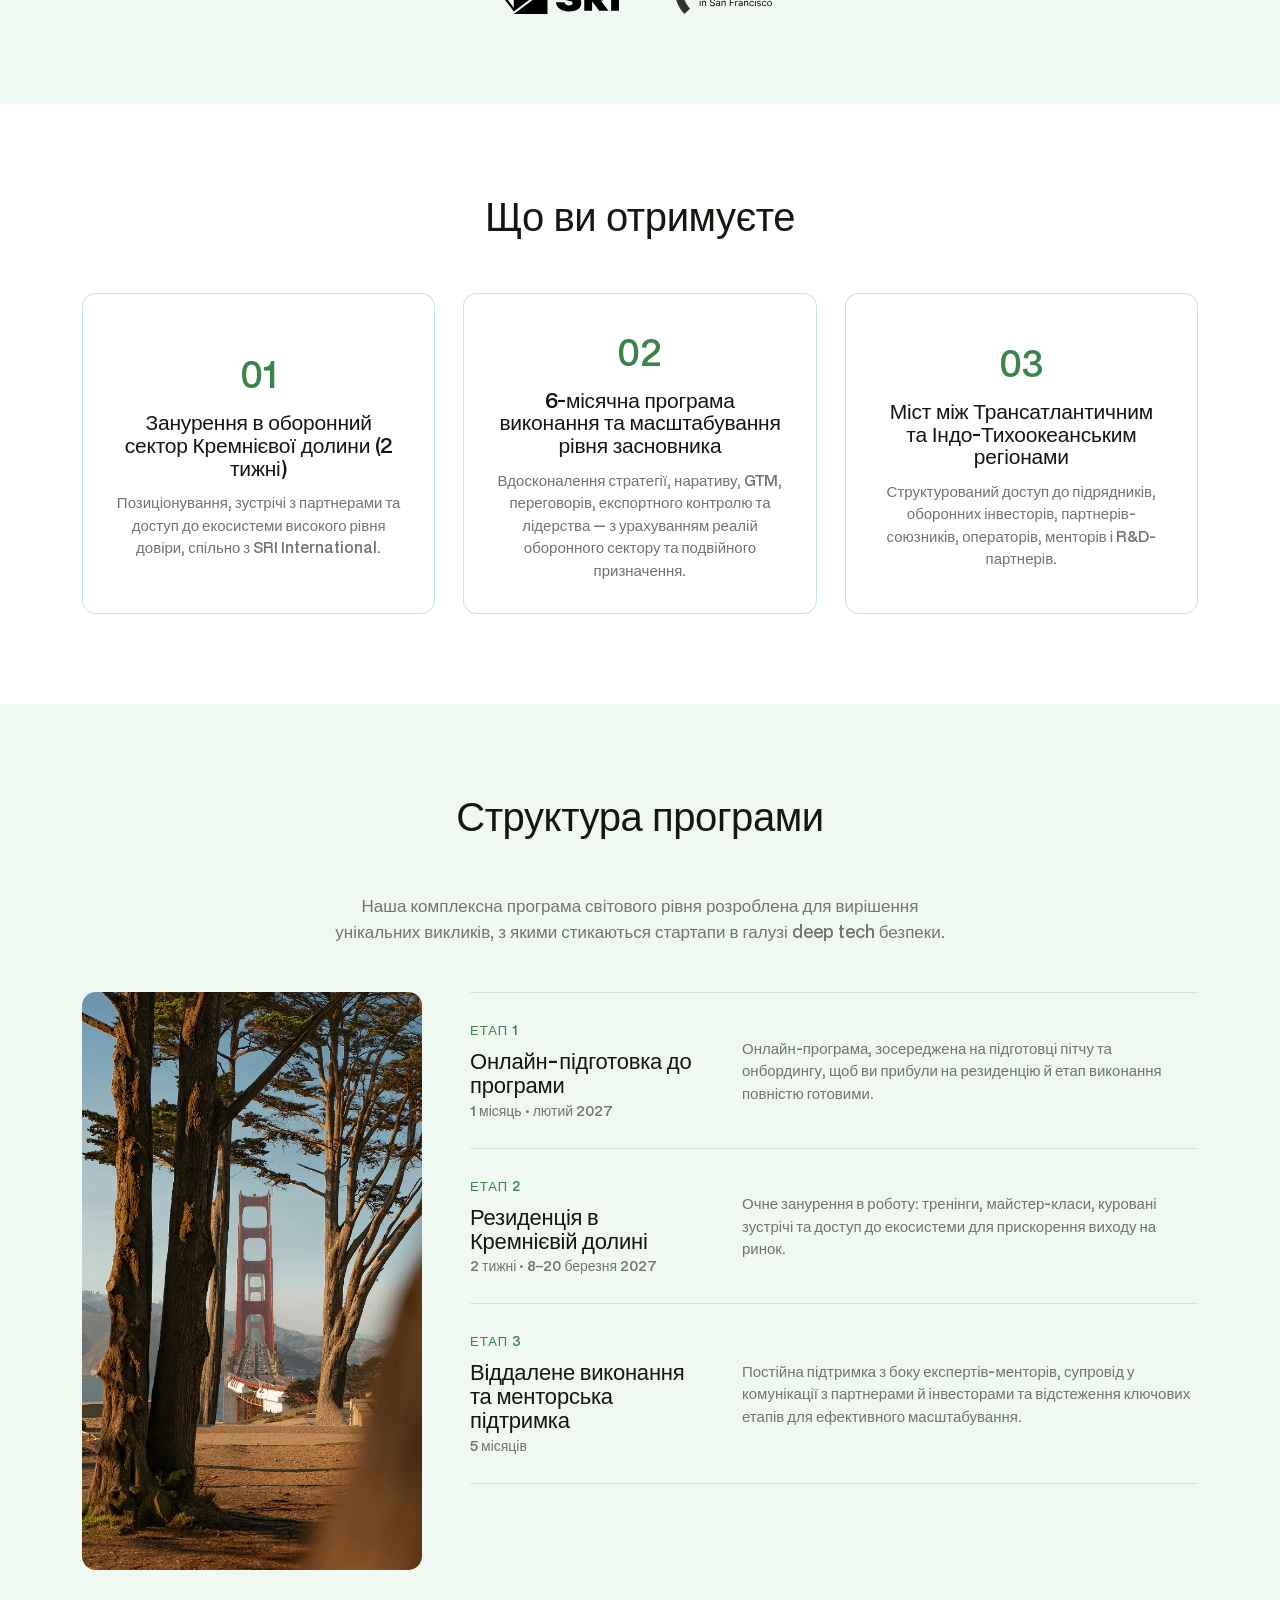
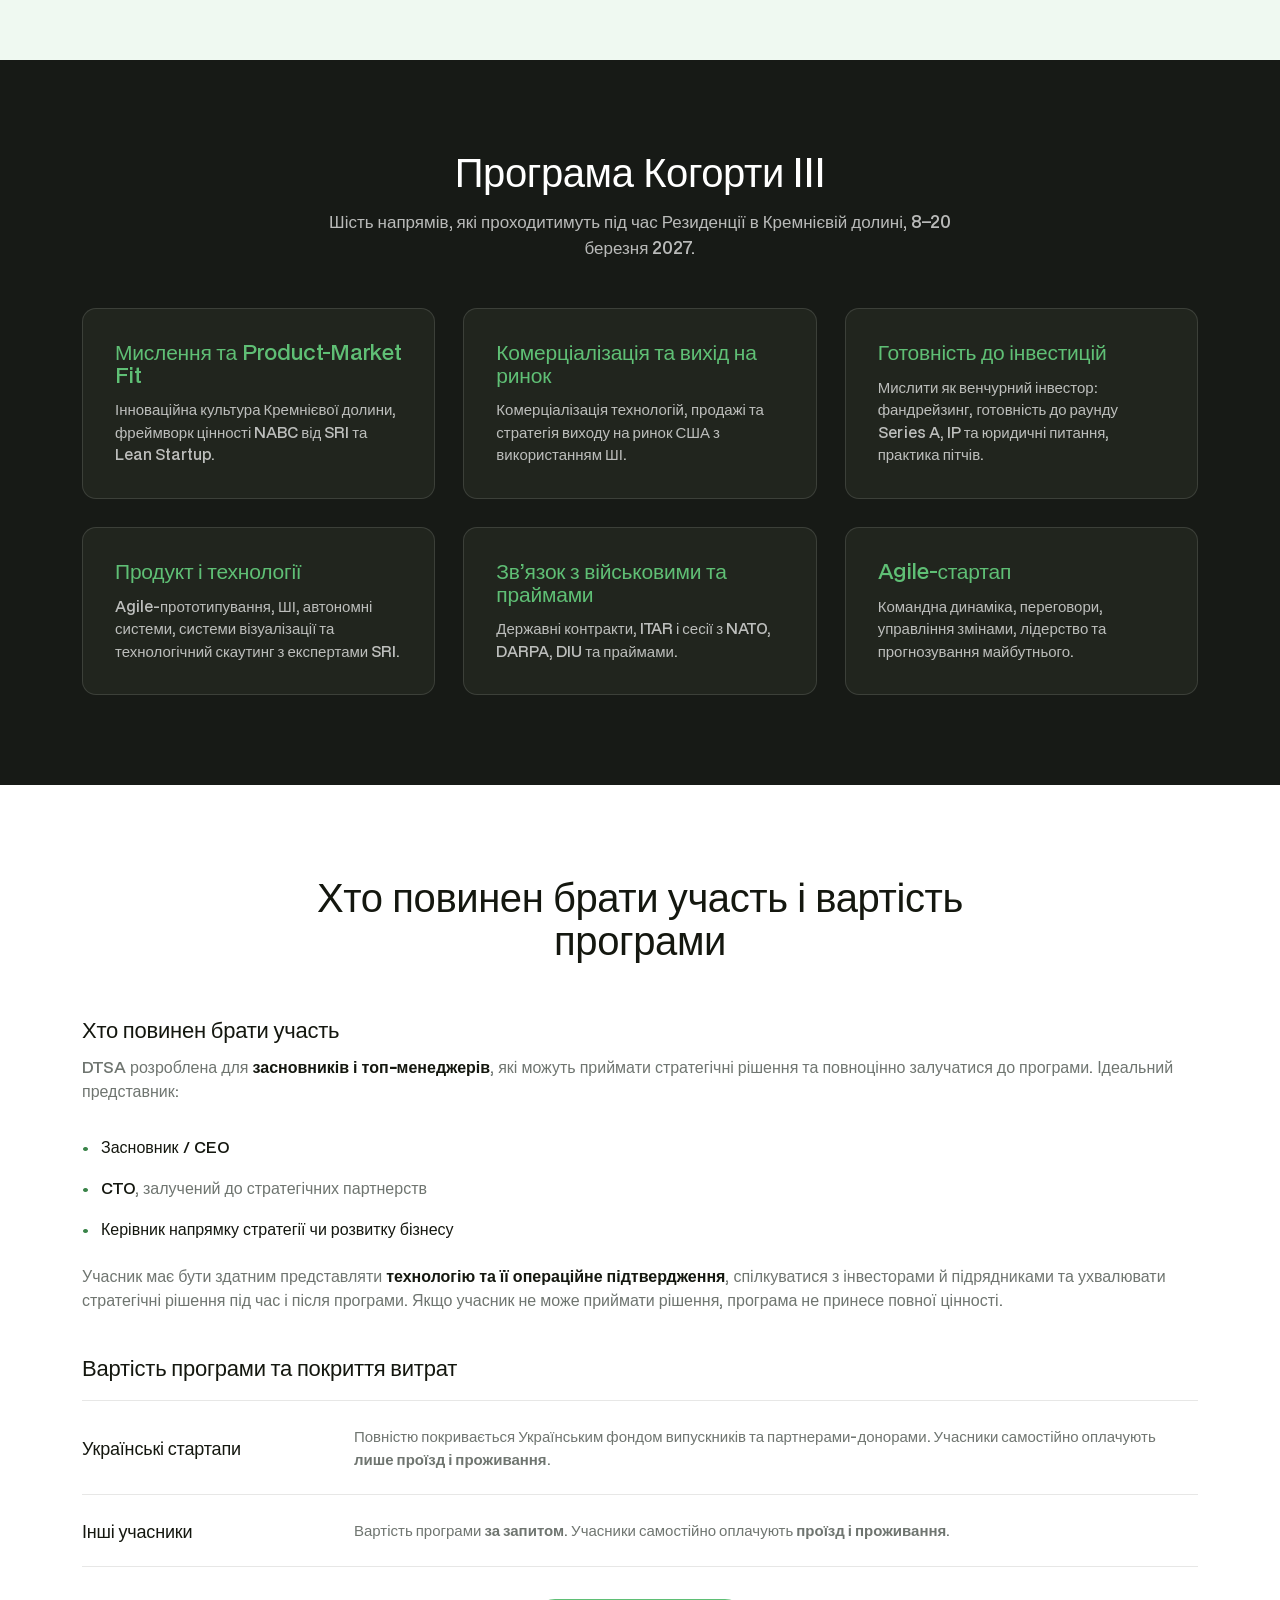
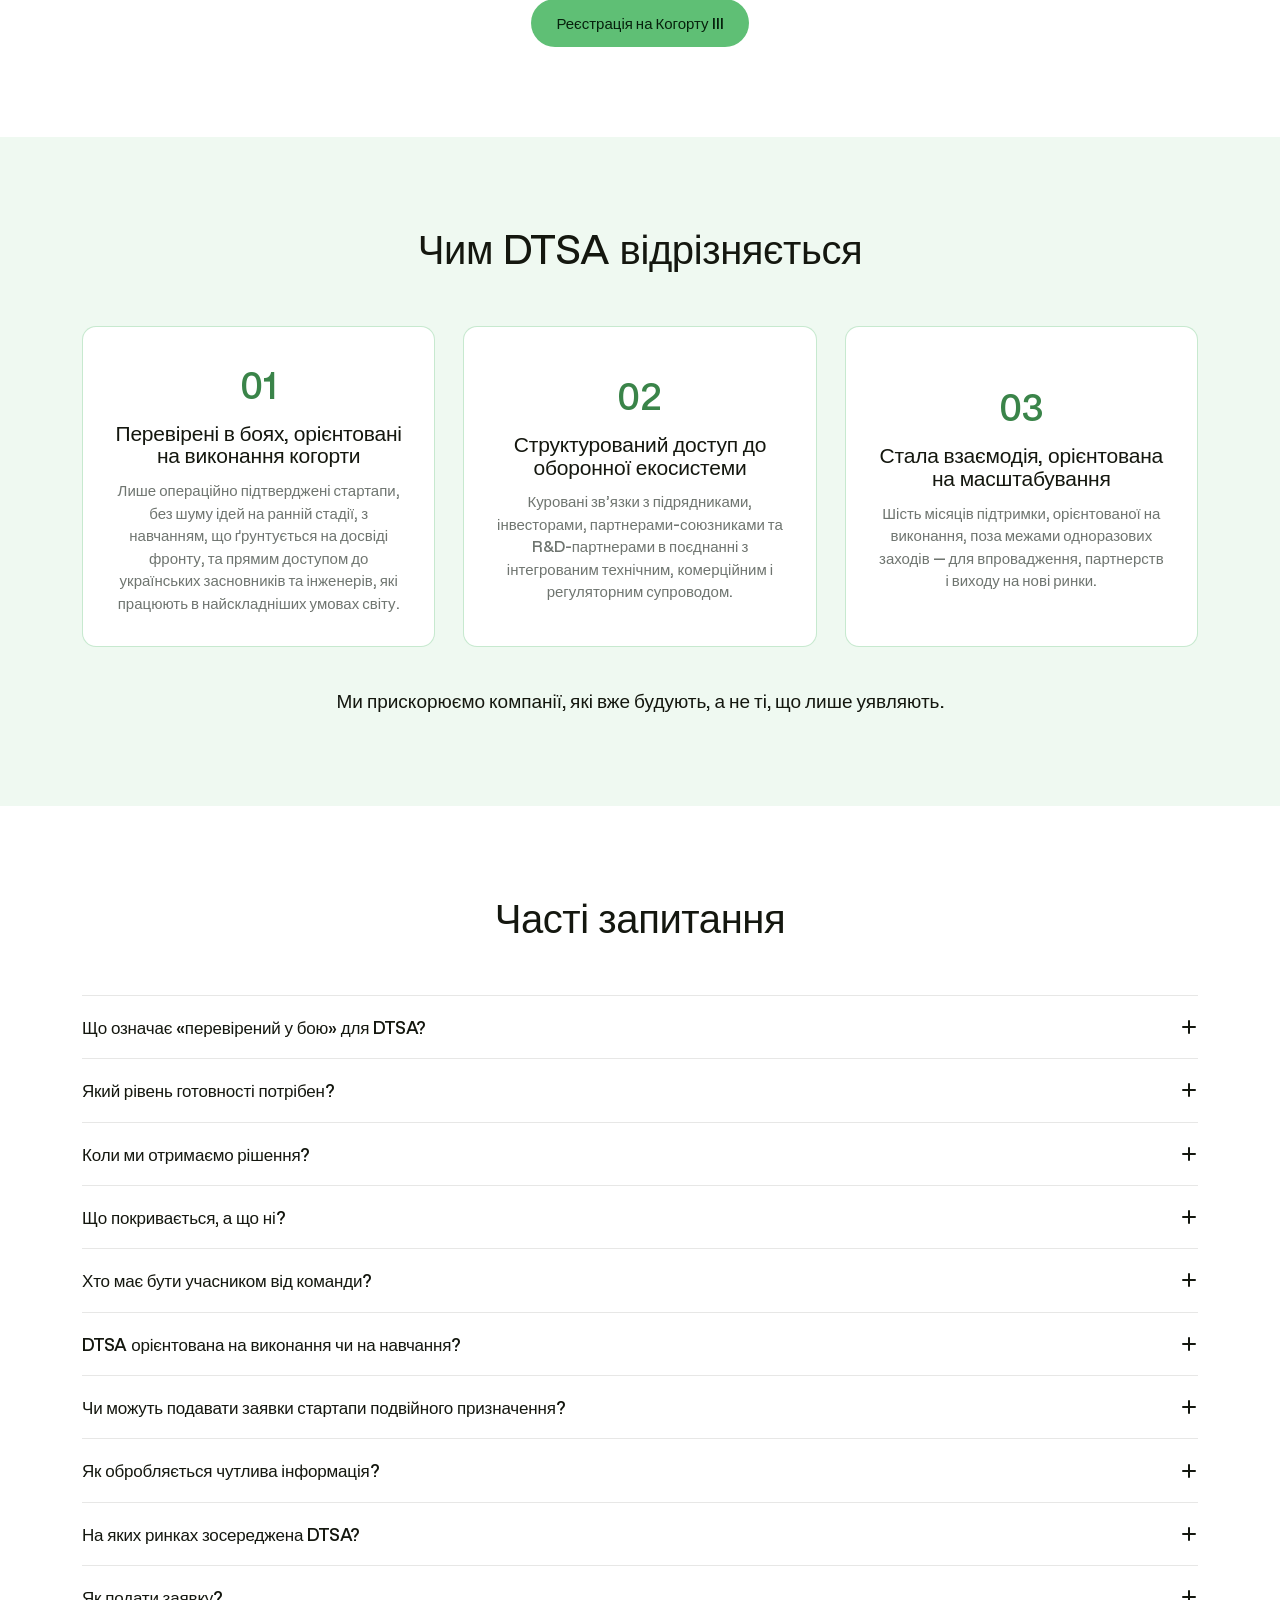
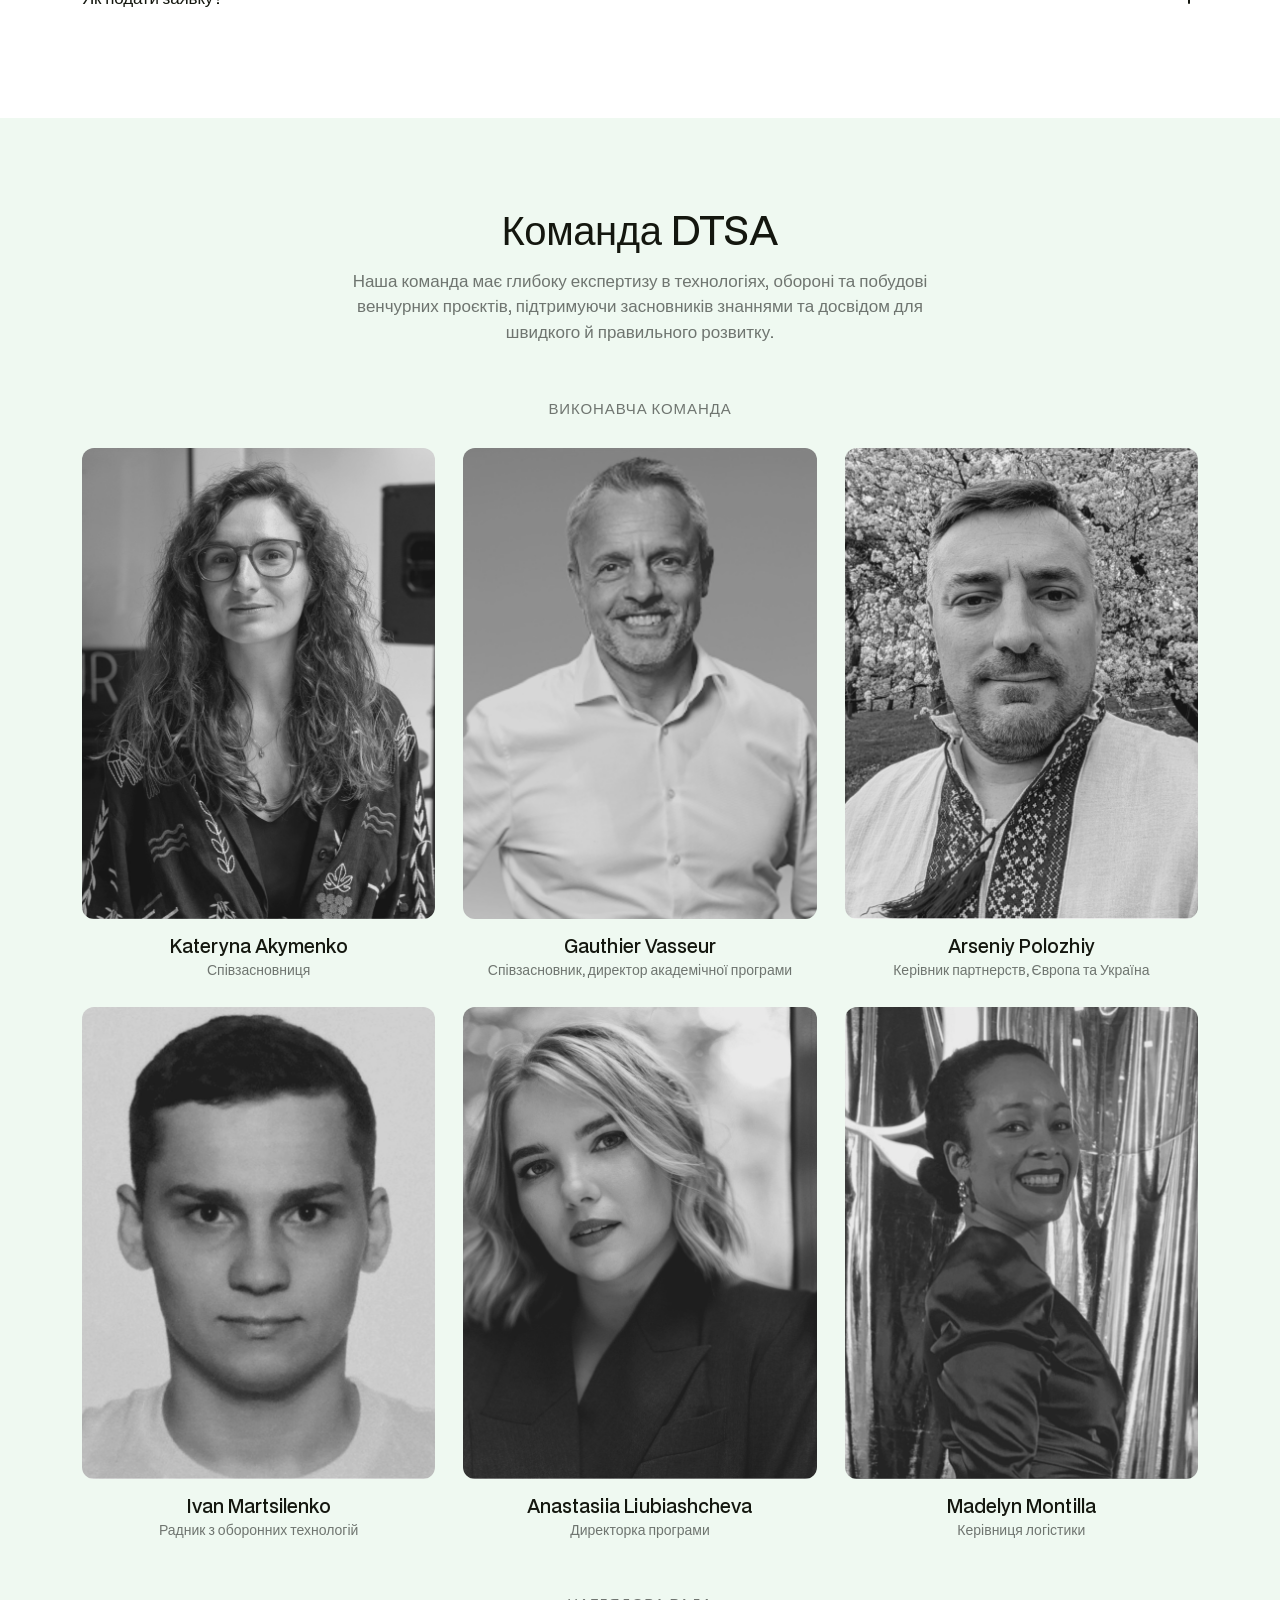
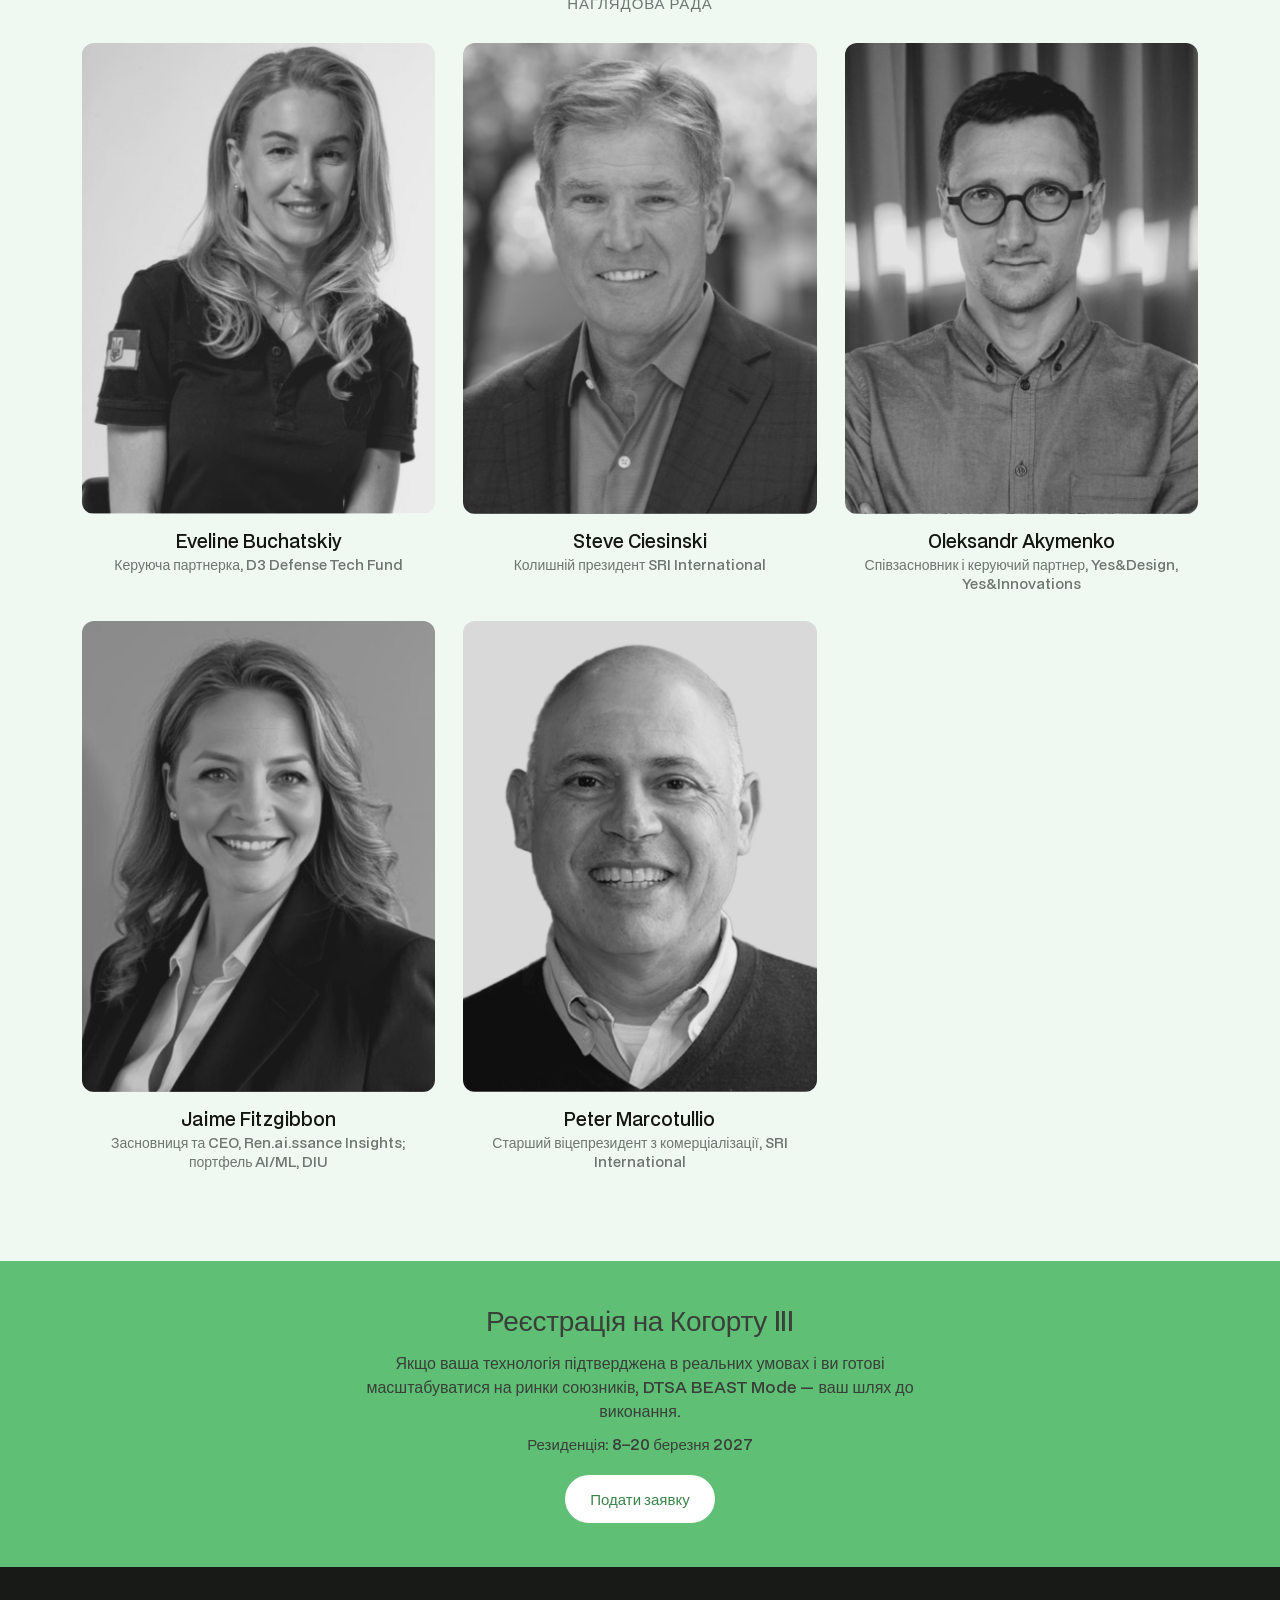
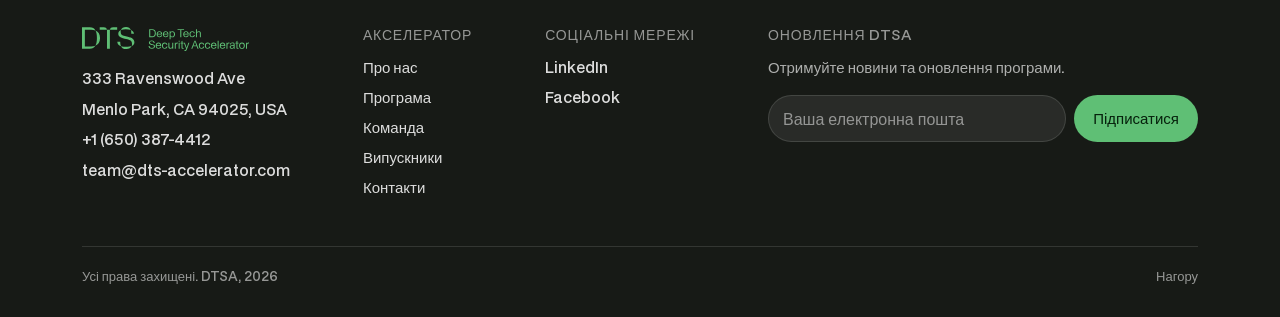
==== commit 0e1907ef: "Application link& button + minor updates" ====
--- a/uk/index.html
+++ b/uk/index.html
@@ -25,7 +25,7 @@
         <a href="../">EN</a>
         <a class="active" href="./">UK</a>
       </div>
-      <a class="btn btn-primary" href="https://forms.gle/N11L7pqNefYQdxHu8" target="_blank" rel="noopener">Попередня заявка</a>
+      <a class="btn btn-primary" href="https://forms.gle/uURVsMgo7BywUbKDA" target="_blank" rel="noopener">Подати заявку</a>
     </div>
     <button class="nav-toggle" aria-label="Toggle menu" aria-expanded="false">
       <span></span><span></span><span></span>
@@ -37,9 +37,9 @@
   <div class="wrap" style="padding:0">
     <div class="eyebrow">DTSA BEAST Mode</div>
     <h1>Від бойового підтвердження до<br>масштабування на ринки союзників</h1>
-    <p class="lede">6-місячний акселератор для <b>оборонних стартапів і стартапів подвійного призначення рівня TRL 6+</b>, які вже довели свою ефективність в <b>операційних або бойових умовах</b> і готові вийти на ринки <b>США, Європи та Індо-Тихоокеанського регіону</b>.</p>
+    <p class="lede">6-місячний акселератор для <b>оборонних стартапів і стартапів подвійного призначення рівня TRL 6+</b>, які вже довели свою ефективність в <b>операційних або бойових умовах</b> і готові вийти на <b>ринки США, Європи, Індо-Тихоокеанського регіону та союзників</b>.</p>
     <p class="lede">Проводиться разом із <b>SRI International</b> у Кремнієвій долині — це відкриває доступ до надійної екосистеми, що охоплює <b>дослідження на рівні DARPA</b>, <b>шляхи у стилі DIU</b>, партнерів НАТО, підрядників і мережі союзних міністерств оборони.</p>
-    <a class="btn btn-primary" href="https://forms.gle/N11L7pqNefYQdxHu8" target="_blank" rel="noopener">Попередня реєстрація на Когорту III</a>
+    <a class="btn btn-primary" href="https://forms.gle/uURVsMgo7BywUbKDA" target="_blank" rel="noopener">Реєстрація на Когорту III</a>
     <div class="taglines">Резиденція в Кремнієвій долині | Мережа засновників із високим рівнем довіри | Доступ до оборонних екосистем союзників | Шлях до впровадження</div>
   </div>
 </section>
@@ -88,7 +88,7 @@
     <ul class="criteria-list">
       <li><span class="dot">&bull;</span><span><b>Перевірені у бою:</b> доведена ефективність у реальних операційних або бойових умовах.</span></li>
       <li><span class="dot">&bull;</span><span><b>Лідерство засновників:</b> команди з відповідальністю, швидкістю та навичками виконання.</span></li>
-      <li><span class="dot">&bull;</span><span><b>Гнучкість:</b> швидкі ітерації, зворотний зв&rsquo;язок і високошвидкісні піврти.</span></li>
+      <li><span class="dot">&bull;</span><span><b>Гнучкість:</b> швидкі ітерації, зворотний зв&rsquo;язок і високошвидкісні півоти.</span></li>
       <li><span class="dot">&bull;</span><span><b>Орієнтація на масштаб:</b> готовність до виробництва, закупівель і виходу на ринки союзників.</span></li>
       <li><span class="dot">&bull;</span><span><b>Технологічна глибина:</b> експертиза в ШІ, автономних системах, РЕБ, сенсорах, зв&rsquo;язку, робототехніці та технологіях подвійного призначення.</span></li>
     </ul>
@@ -118,7 +118,7 @@
           <li>Має пілотні проєкти, користувачів або платних клієнтів.</li>
           <li>Готується до міжнародного масштабування та виходу на ринки союзників.</li>
         </ul>
-        <a class="btn btn-primary" style="margin-top:24px" href="https://forms.gle/N11L7pqNefYQdxHu8" target="_blank" rel="noopener">Я підходжу &rarr; Подати заявку</a>
+        <a class="btn btn-primary" style="margin-top:24px" href="https://forms.gle/uURVsMgo7BywUbKDA" target="_blank" rel="noopener">Я підходжу &rarr; Подати заявку</a>
       </div>
       <div class="fit-card">
         <h3 style="color:var(--gray)">Вам не підходить, якщо ваша компанія:</h3>
@@ -243,7 +243,7 @@
     <h2>Хто повинен брати участь і вартість програми</h2>
     <div class="attend-fees-layout">
       <h3 style="font-size:22px;font-weight:500;margin-bottom:14px">Хто повинен брати участь</h3>
-      <p style="font-size:16px;color:var(--gray)">DTSA розроблена для <b style="color:var(--ink)">засновників і топменеджерів</b>, які можуть приймати стратегічні рішення та повноцінно залучатися до програми. Ідеальний представник:</p>
+      <p style="font-size:16px;color:var(--gray)">DTSA розроблена для <b style="color:var(--ink)">засновників і топ-менеджерів</b>, які можуть приймати стратегічні рішення та повноцінно залучатися до програми. Ідеальний представник:</p>
       <ul class="criteria-list">
         <li><span class="dot">&bull;</span><span><b>Засновник / CEO</b></span></li>
         <li><span class="dot">&bull;</span><span><b>CTO</b>, залучений до стратегічних партнерств</span></li>
@@ -263,7 +263,7 @@
         </div>
       </div>
     </div>
-    <a class="btn btn-primary" style="margin-top:32px" href="https://forms.gle/N11L7pqNefYQdxHu8" target="_blank" rel="noopener">Попередня реєстрація на Когорту III</a>
+    <a class="btn btn-primary" style="margin-top:32px" href="https://forms.gle/uURVsMgo7BywUbKDA" target="_blank" rel="noopener">Реєстрація на Когорту III</a>
   </div>
 </section>
 
@@ -303,8 +303,8 @@
       <details class="faq-item" name="faq"><summary><h3 class="q">DTSA орієнтована на виконання чи на навчання?</h3><span class="icon" aria-hidden="true"></span></summary><div class="a">На виконання: готовність до закупівель, вихід на ринок, партнерства та масштабування.</div></details>
       <details class="faq-item" name="faq"><summary><h3 class="q">Чи можуть подавати заявки стартапи подвійного призначення?</h3><span class="icon" aria-hidden="true"></span></summary><div class="a">Так. DTSA створена для оборонних технологій і технологій подвійного призначення.</div></details>
       <details class="faq-item" name="faq"><summary><h3 class="q">Як обробляється чутлива інформація?</h3><span class="icon" aria-hidden="true"></span></summary><div class="a">Надавайте лише те, що необхідно для оцінки та розмов про партнерство.</div></details>
-      <details class="faq-item" name="faq"><summary><h3 class="q">На яких ринках зосереджена DTSA?</h3><span class="icon" aria-hidden="true"></span></summary><div class="a">Ринки США, Європи та Індо-Тихоокеанського регіону серед союзників.</div></details>
-      <details class="faq-item" name="faq"><summary><h3 class="q">Як подати заявку?</h3><span class="icon" aria-hidden="true"></span></summary><div class="a">Попередня реєстрація на Когорту III.</div></details>
+      <details class="faq-item" name="faq"><summary><h3 class="q">На яких ринках зосереджена DTSA?</h3><span class="icon" aria-hidden="true"></span></summary><div class="a">Ринки США, Європи, Індо-Тихоокеанського регіону та союзників.</div></details>
+      <details class="faq-item" name="faq"><summary><h3 class="q">Як подати заявку?</h3><span class="icon" aria-hidden="true"></span></summary><div class="a">Заповніть нашу <a href="https://forms.gle/uURVsMgo7BywUbKDA" target="_blank" rel="noopener" style="color:var(--green-dark);text-decoration:underline">форму заявки</a>, щоб подати заявку на Когорту III.</div></details>
     </div>
   </div>
 </section>
@@ -337,10 +337,10 @@
 
 <section class="cta-band cta-band-green">
   <div class="wrap">
-    <h2>Попередня реєстрація на Когорту III</h2>
+    <h2>Реєстрація на Когорту III</h2>
     <p style="max-width:600px;margin:16px auto 0;font-size:16px">Якщо ваша технологія підтверджена в реальних умовах і ви готові масштабуватися на ринки союзників, DTSA BEAST Mode &mdash; ваш шлях до виконання.</p>
     <div class="residency">Резиденція: 8&ndash;20 березня 2027</div>
-    <a class="btn btn-primary" href="https://forms.gle/N11L7pqNefYQdxHu8" target="_blank" rel="noopener">Приєднатися до списку очікування</a>
+    <a class="btn btn-primary" href="https://forms.gle/uURVsMgo7BywUbKDA" target="_blank" rel="noopener">Подати заявку</a>
   </div>
 </section>
 
--- a/styles.css
+++ b/styles.css
@@ -418,6 +418,35 @@
 .footer-col h4 { font-size: 14px; font-weight: 500; text-transform: uppercase; letter-spacing: 0.06em; color: rgba(255,255,255,0.55); margin-bottom: 14px; }
 .footer-col a, .footer-col p { display: block; font-size: 15px; margin-bottom: 8px; color: rgba(255,255,255,0.85); }
 .footer-col a:hover { color: var(--green); }
+.footer-newsletter { flex: 1 1 340px; max-width: 430px; }
+.footer-newsletter p { color: rgba(255,255,255,0.65); }
+.newsletter-input-row { display: flex; gap: 8px; margin-top: 16px; }
+.newsletter-input-row input {
+  min-width: 0;
+  flex: 1;
+  padding: 11px 14px;
+  border: 1px solid var(--border-dark);
+  border-radius: 999px;
+  color: var(--white);
+  background: rgba(255,255,255,0.08);
+  font: inherit;
+}
+.newsletter-input-row input::placeholder { color: rgba(255,255,255,0.5); }
+.newsletter-input-row input:focus { outline: 2px solid var(--green); outline-offset: 2px; }
+.newsletter-input-row .btn { padding: 11px 18px; }
+.newsletter-status { margin-top: 10px; font-size: 14px; }
+.newsletter-status:empty { display: none; }
+.sr-only {
+  position: absolute;
+  width: 1px;
+  height: 1px;
+  padding: 0;
+  margin: -1px;
+  overflow: hidden;
+  clip: rect(0, 0, 0, 0);
+  white-space: nowrap;
+  border: 0;
+}
 .footer-bottom {
   border-top: 1px solid var(--border-dark);
   margin-top: 40px;
@@ -530,6 +559,8 @@
   .phase .duration { margin-bottom: 4px; }
   .fee-row { grid-template-columns: 1fr; gap: 4px; align-items: start; }
   .footer-grid { flex-direction: column; gap: 24px; }
+  .footer-newsletter { max-width: none; }
+  .newsletter-input-row { flex-direction: column; align-items: stretch; }
   .form-row { grid-template-columns: 1fr; }
 
   .hero { padding: 70px 24px 60px; }
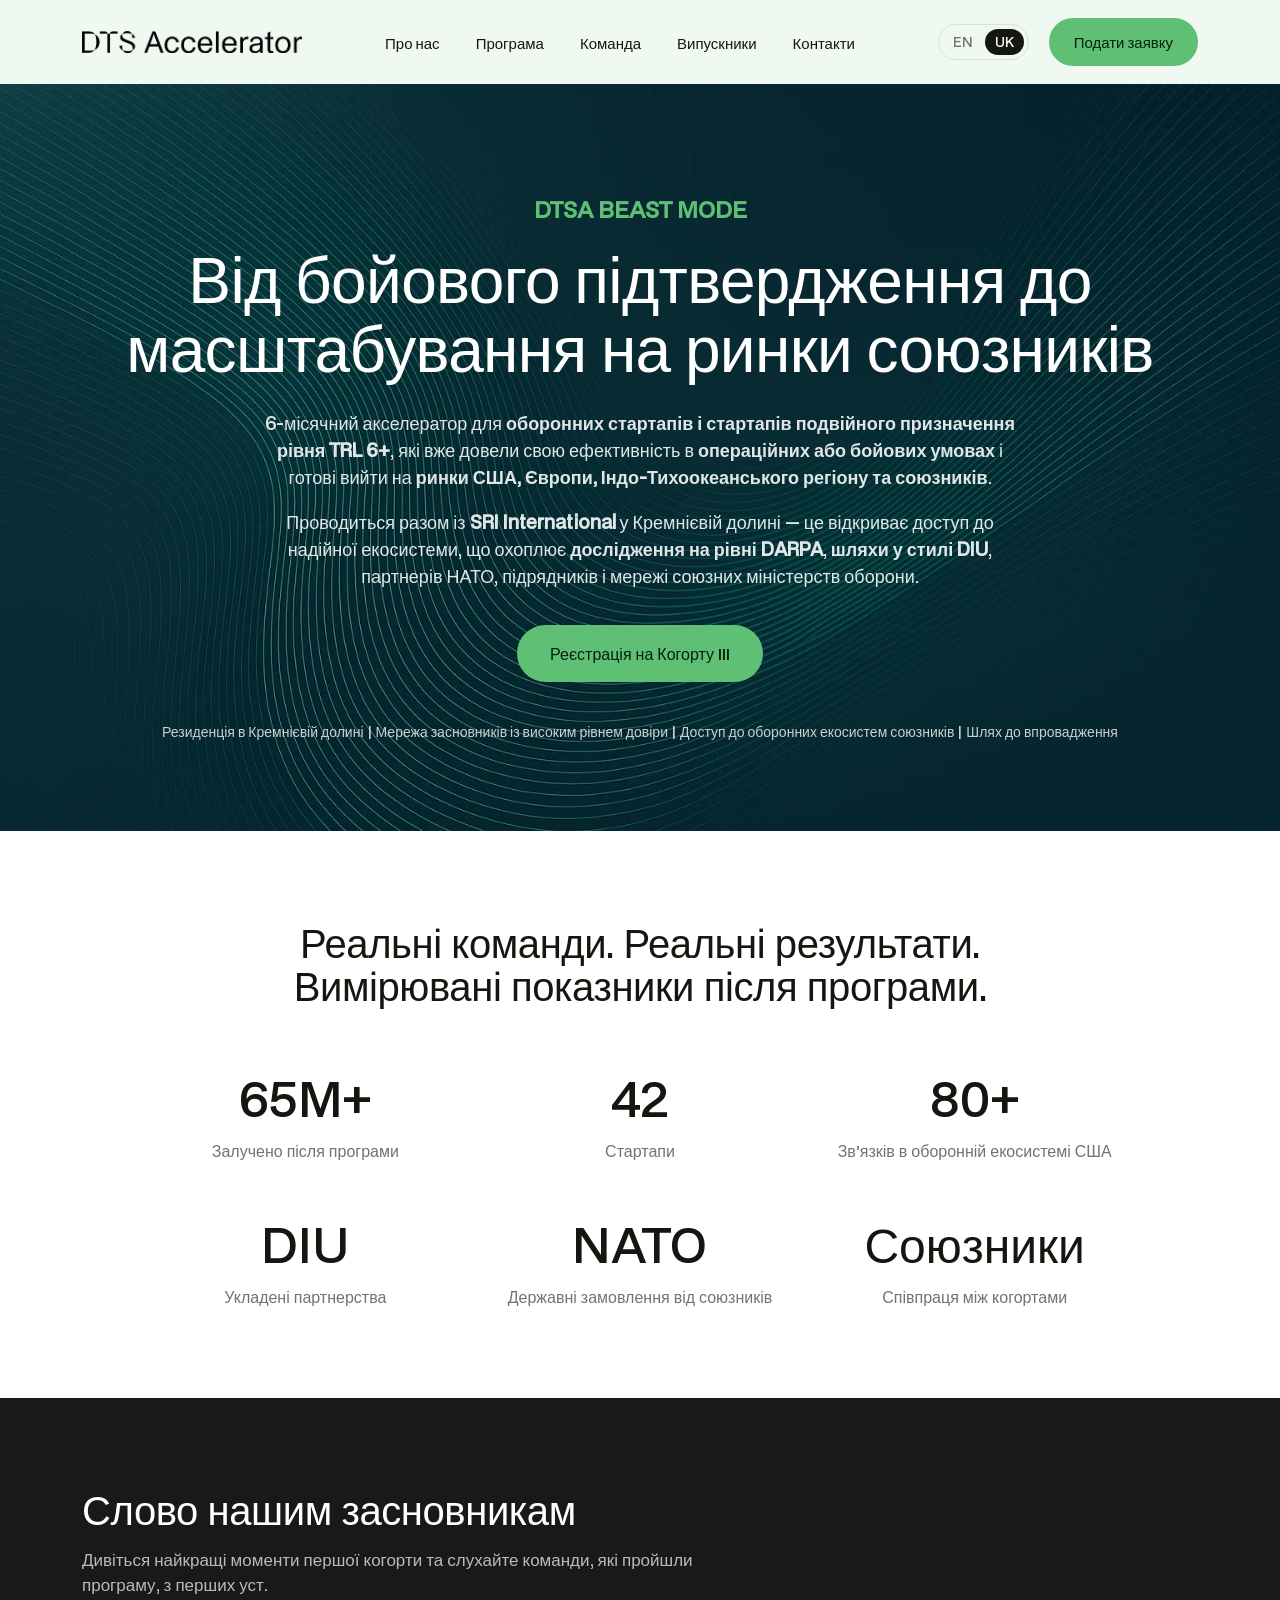
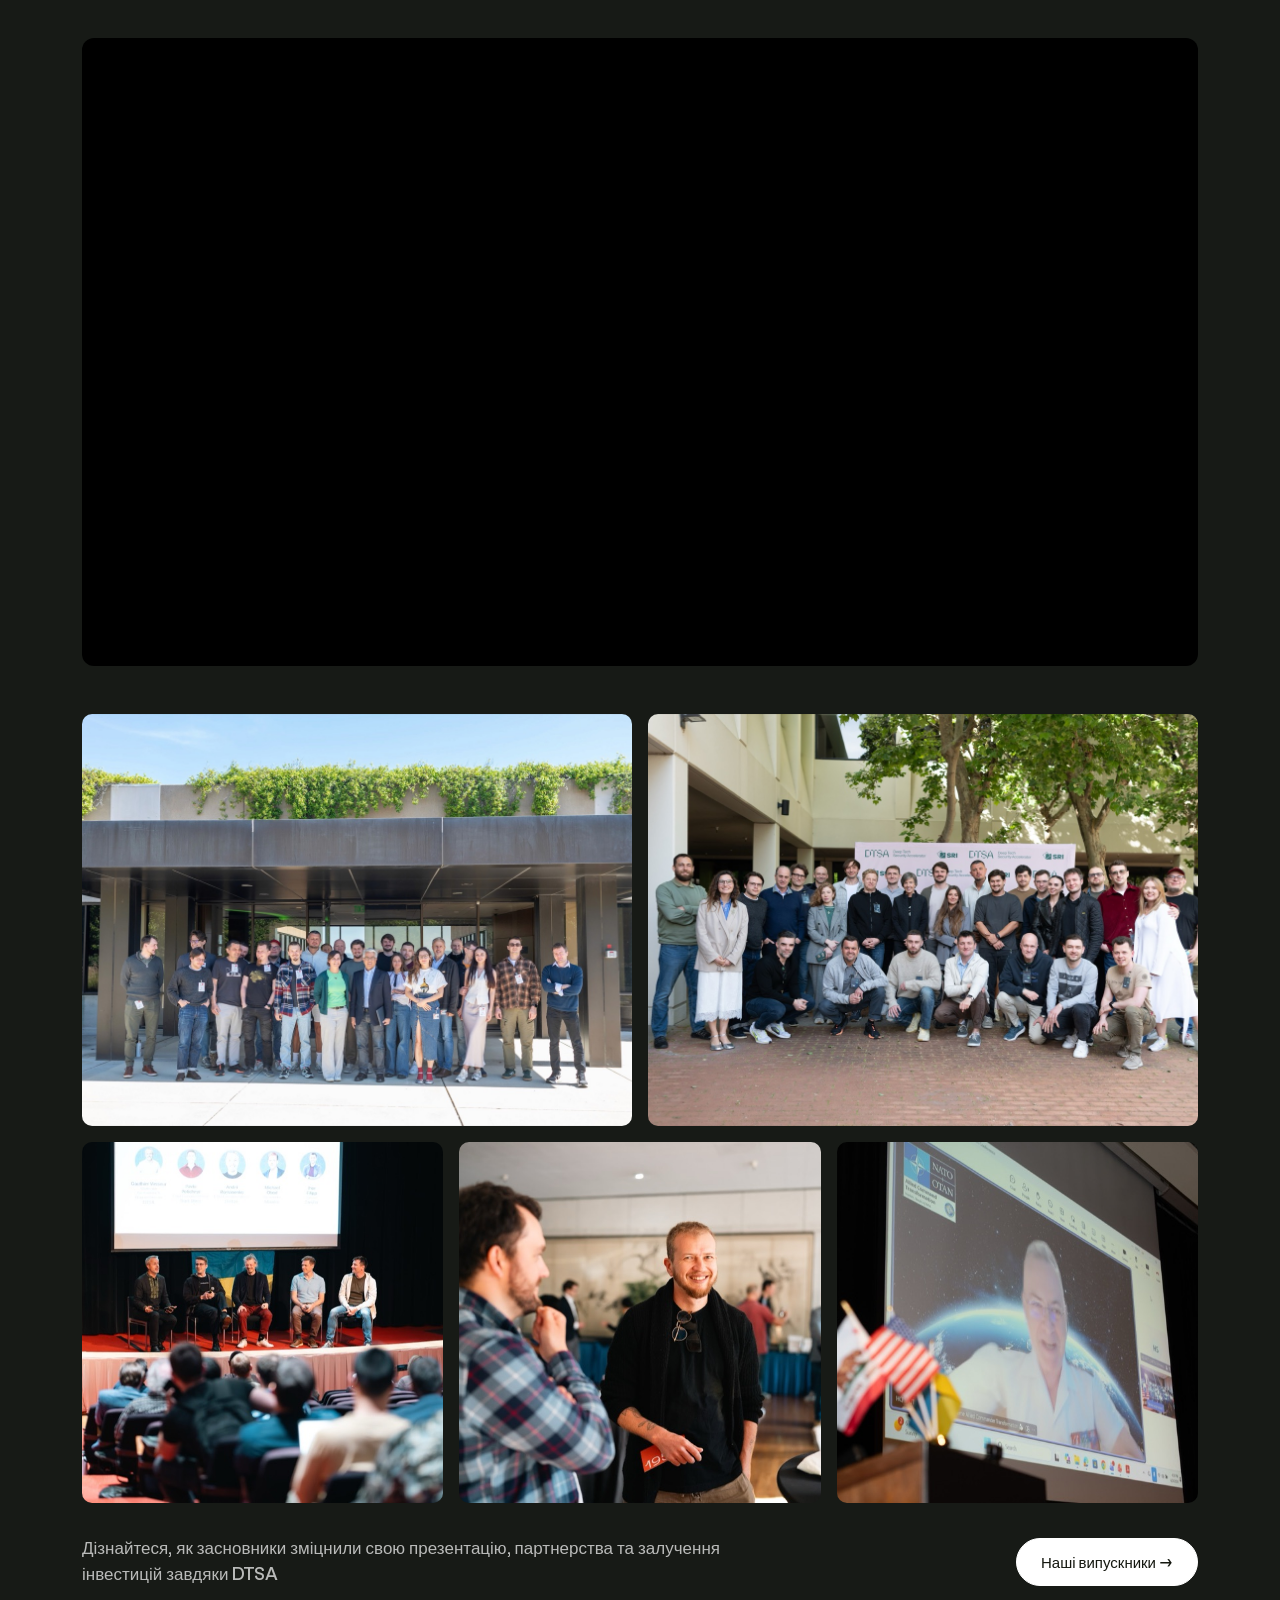
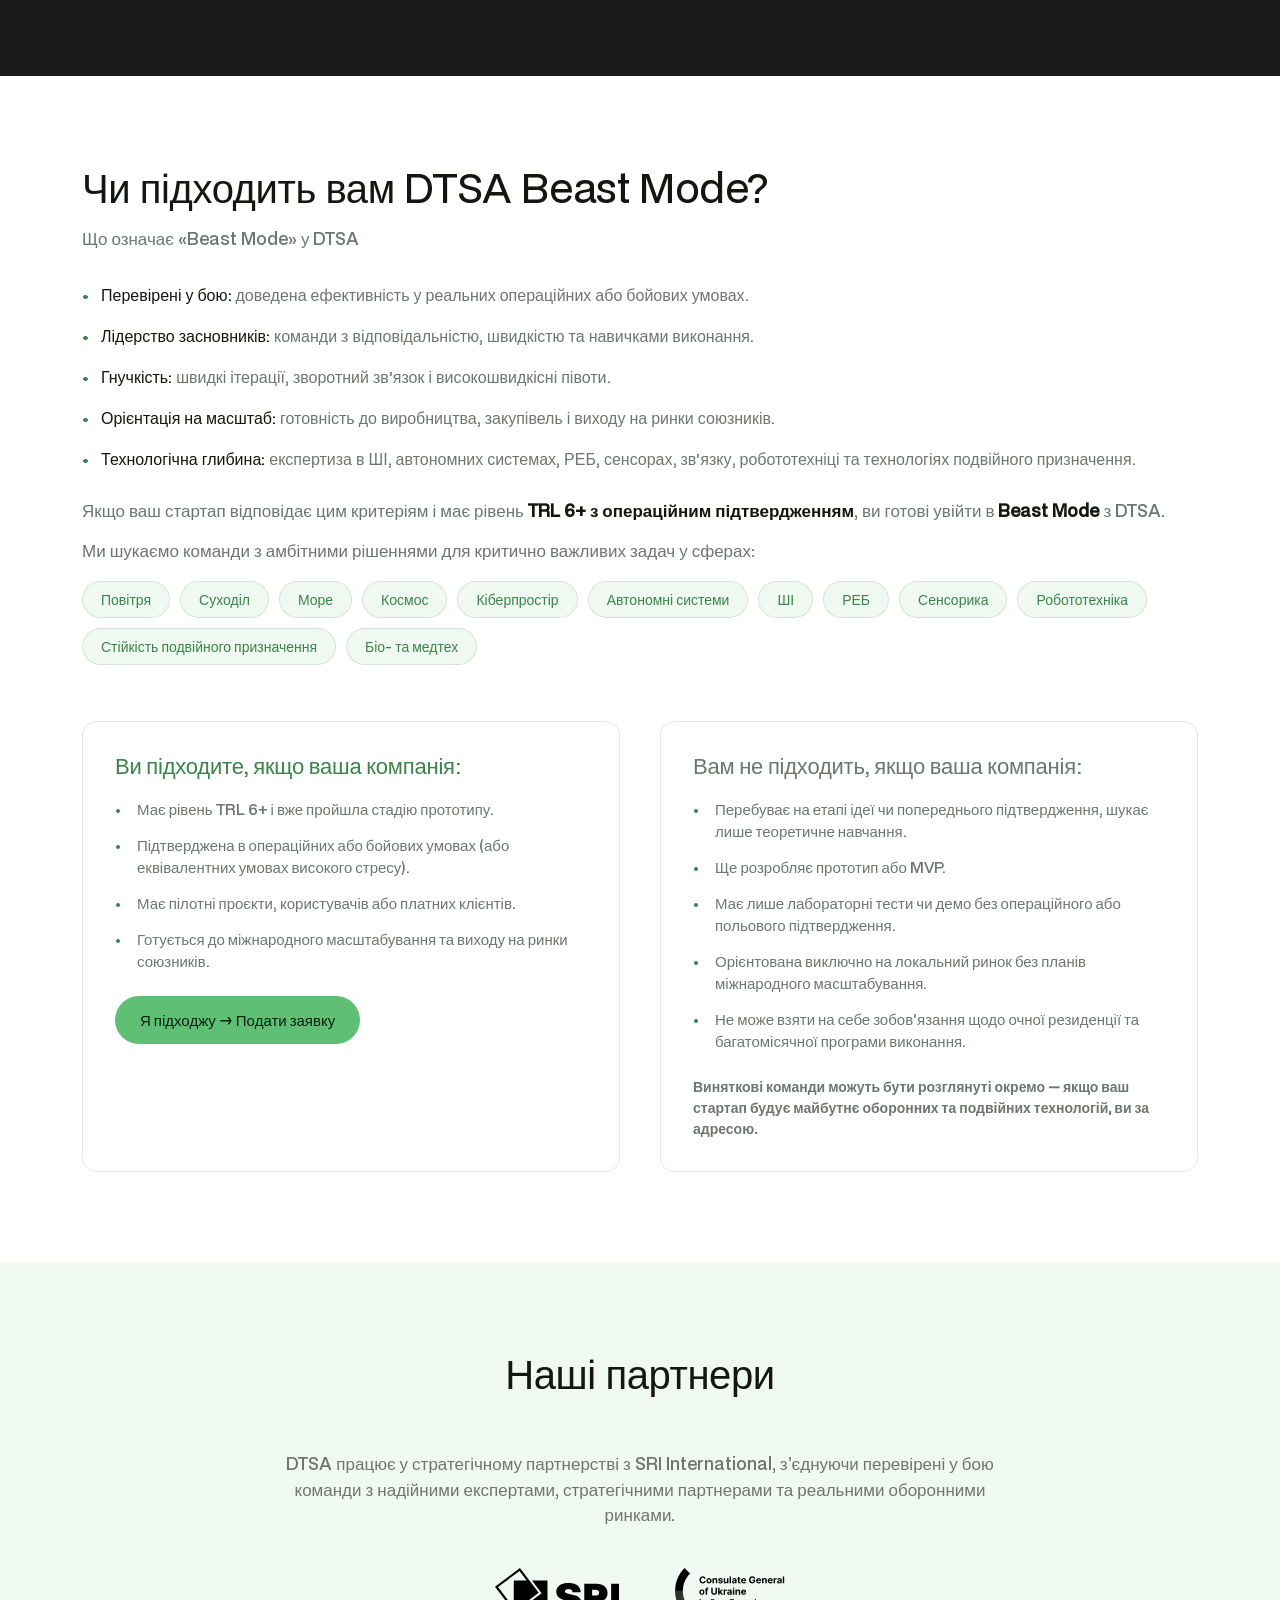
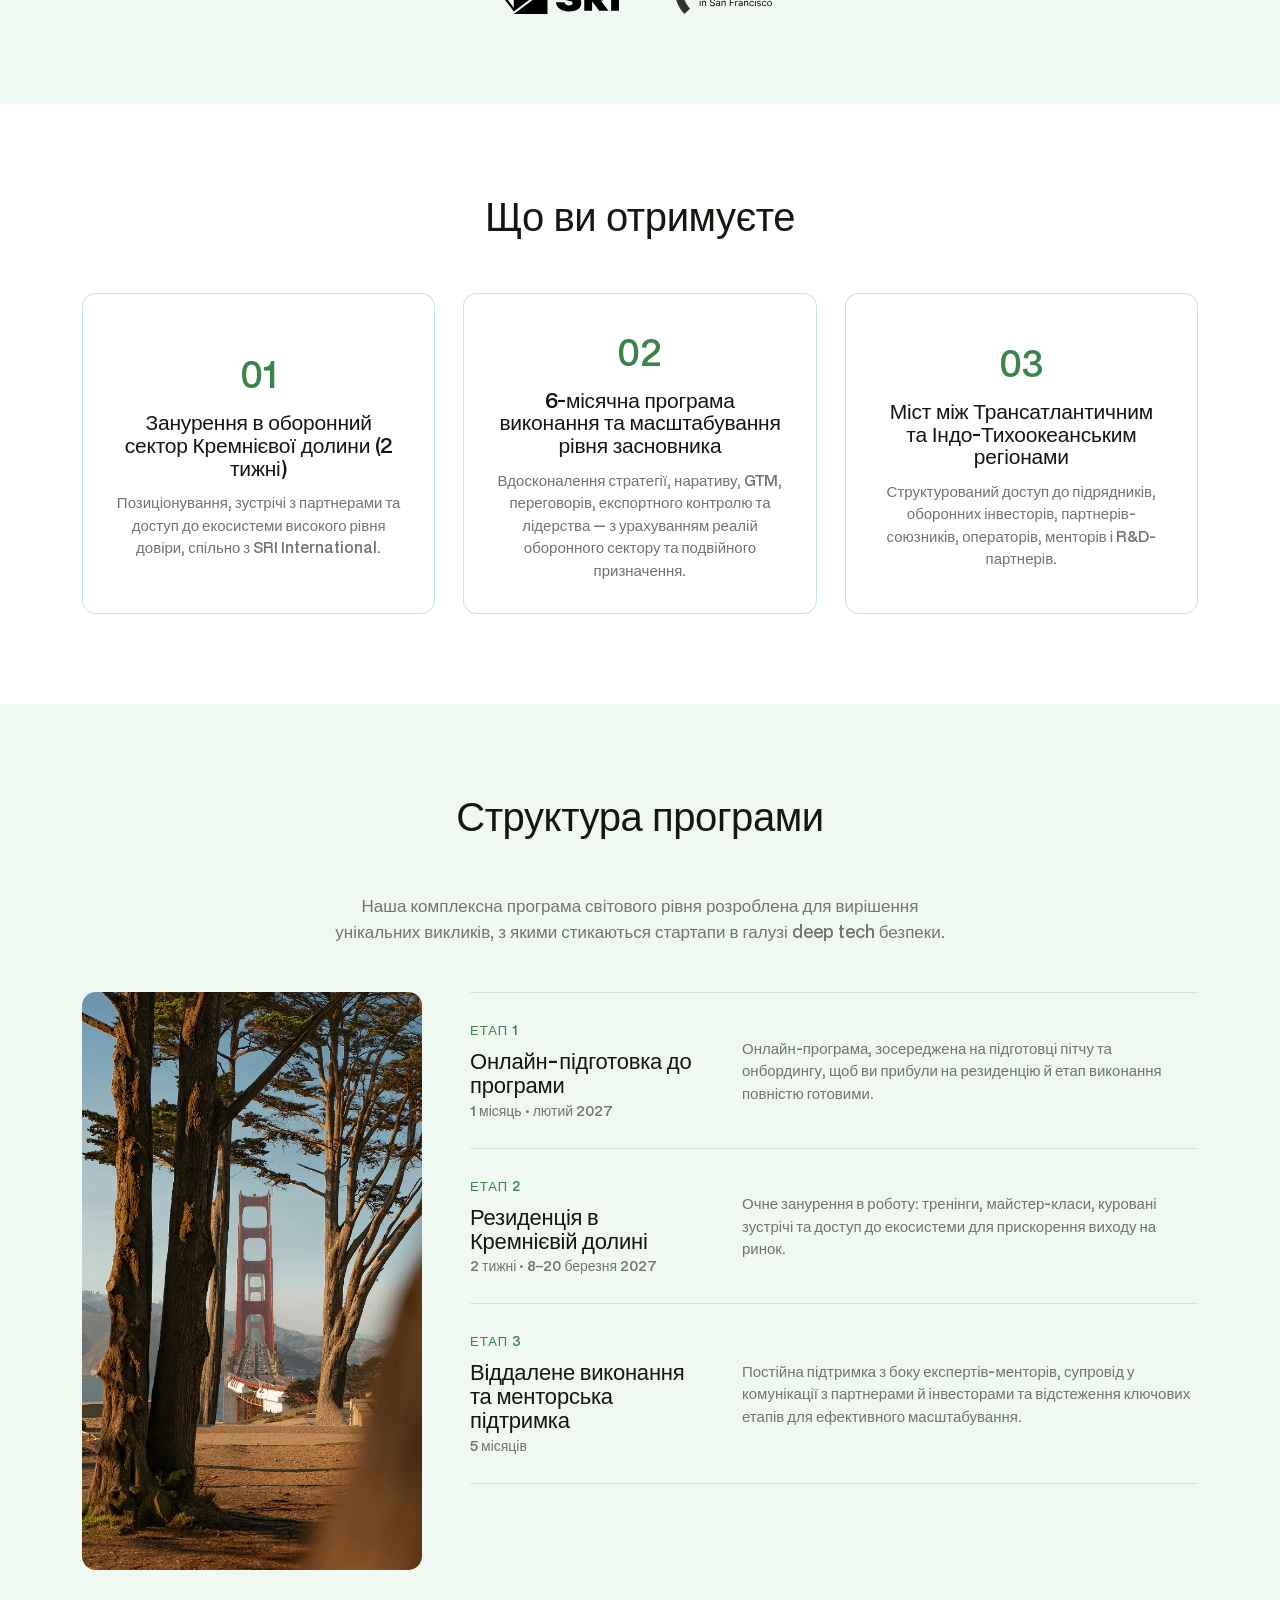
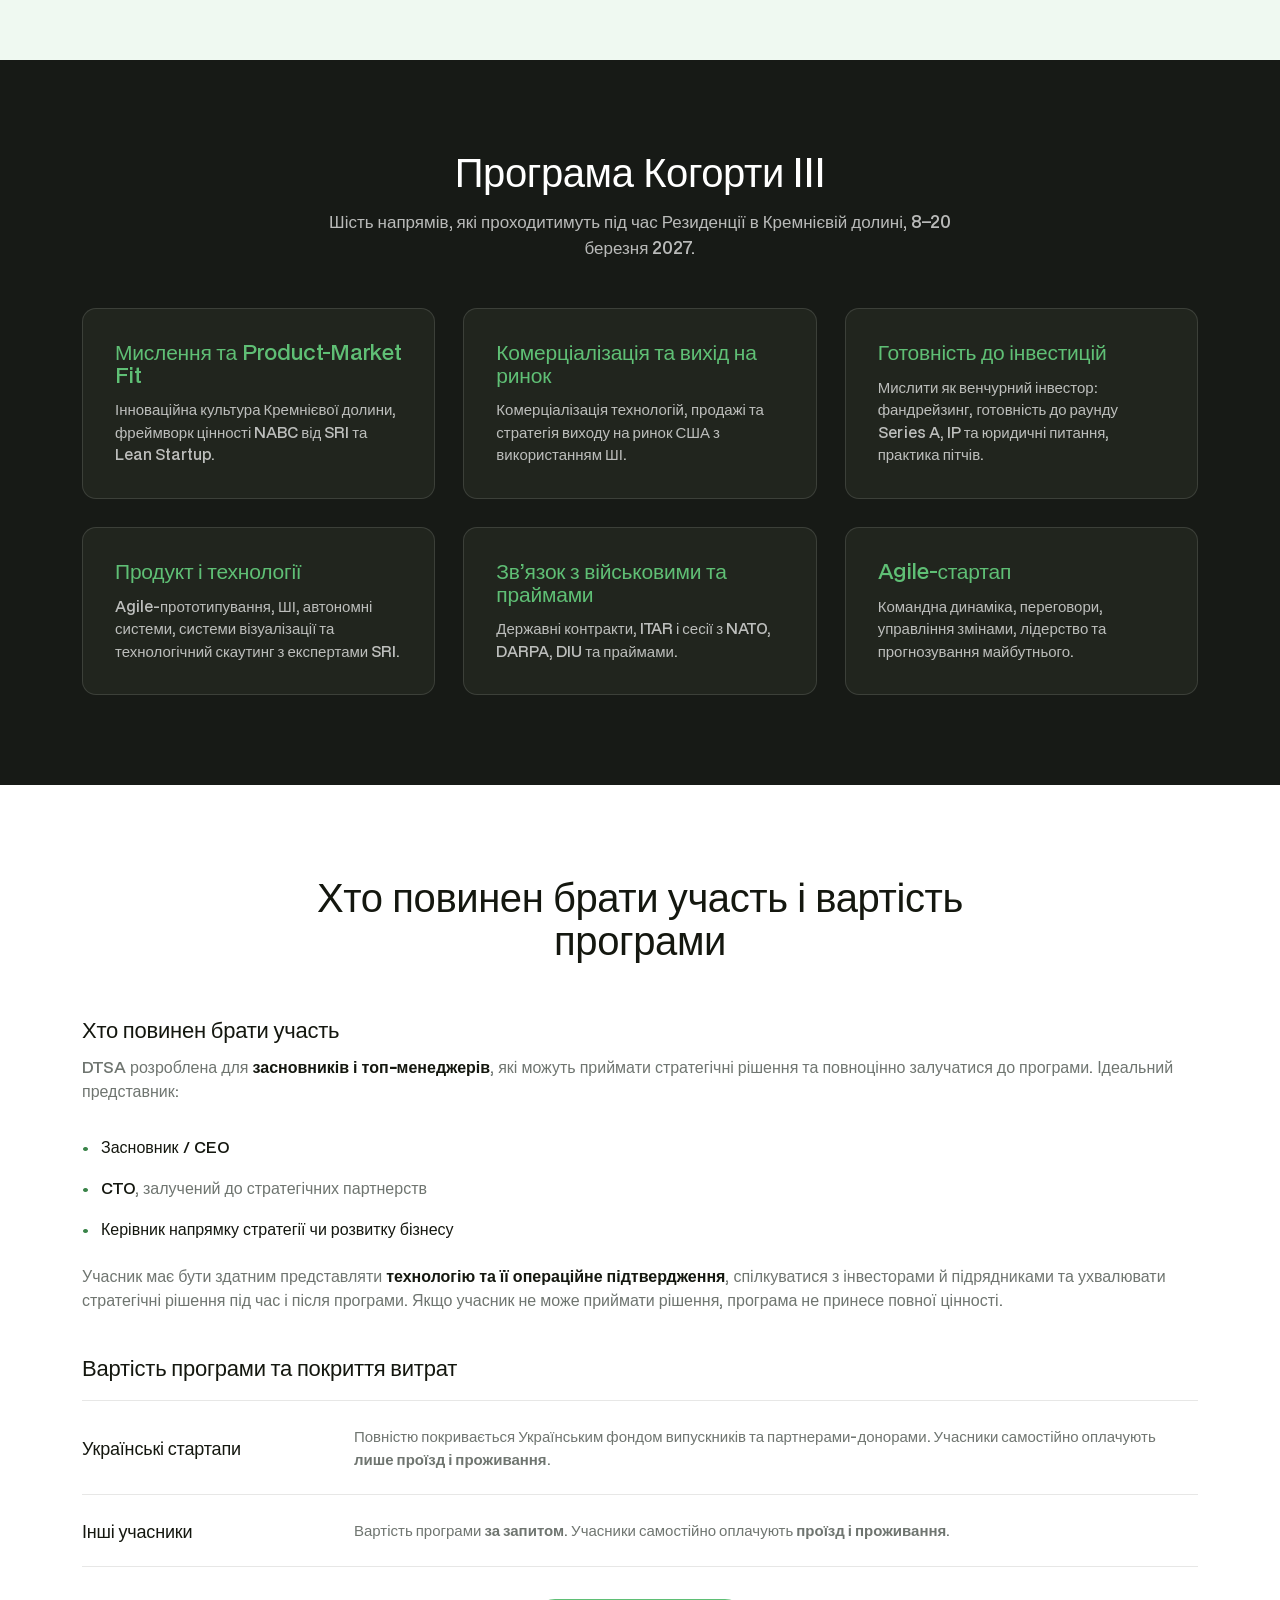
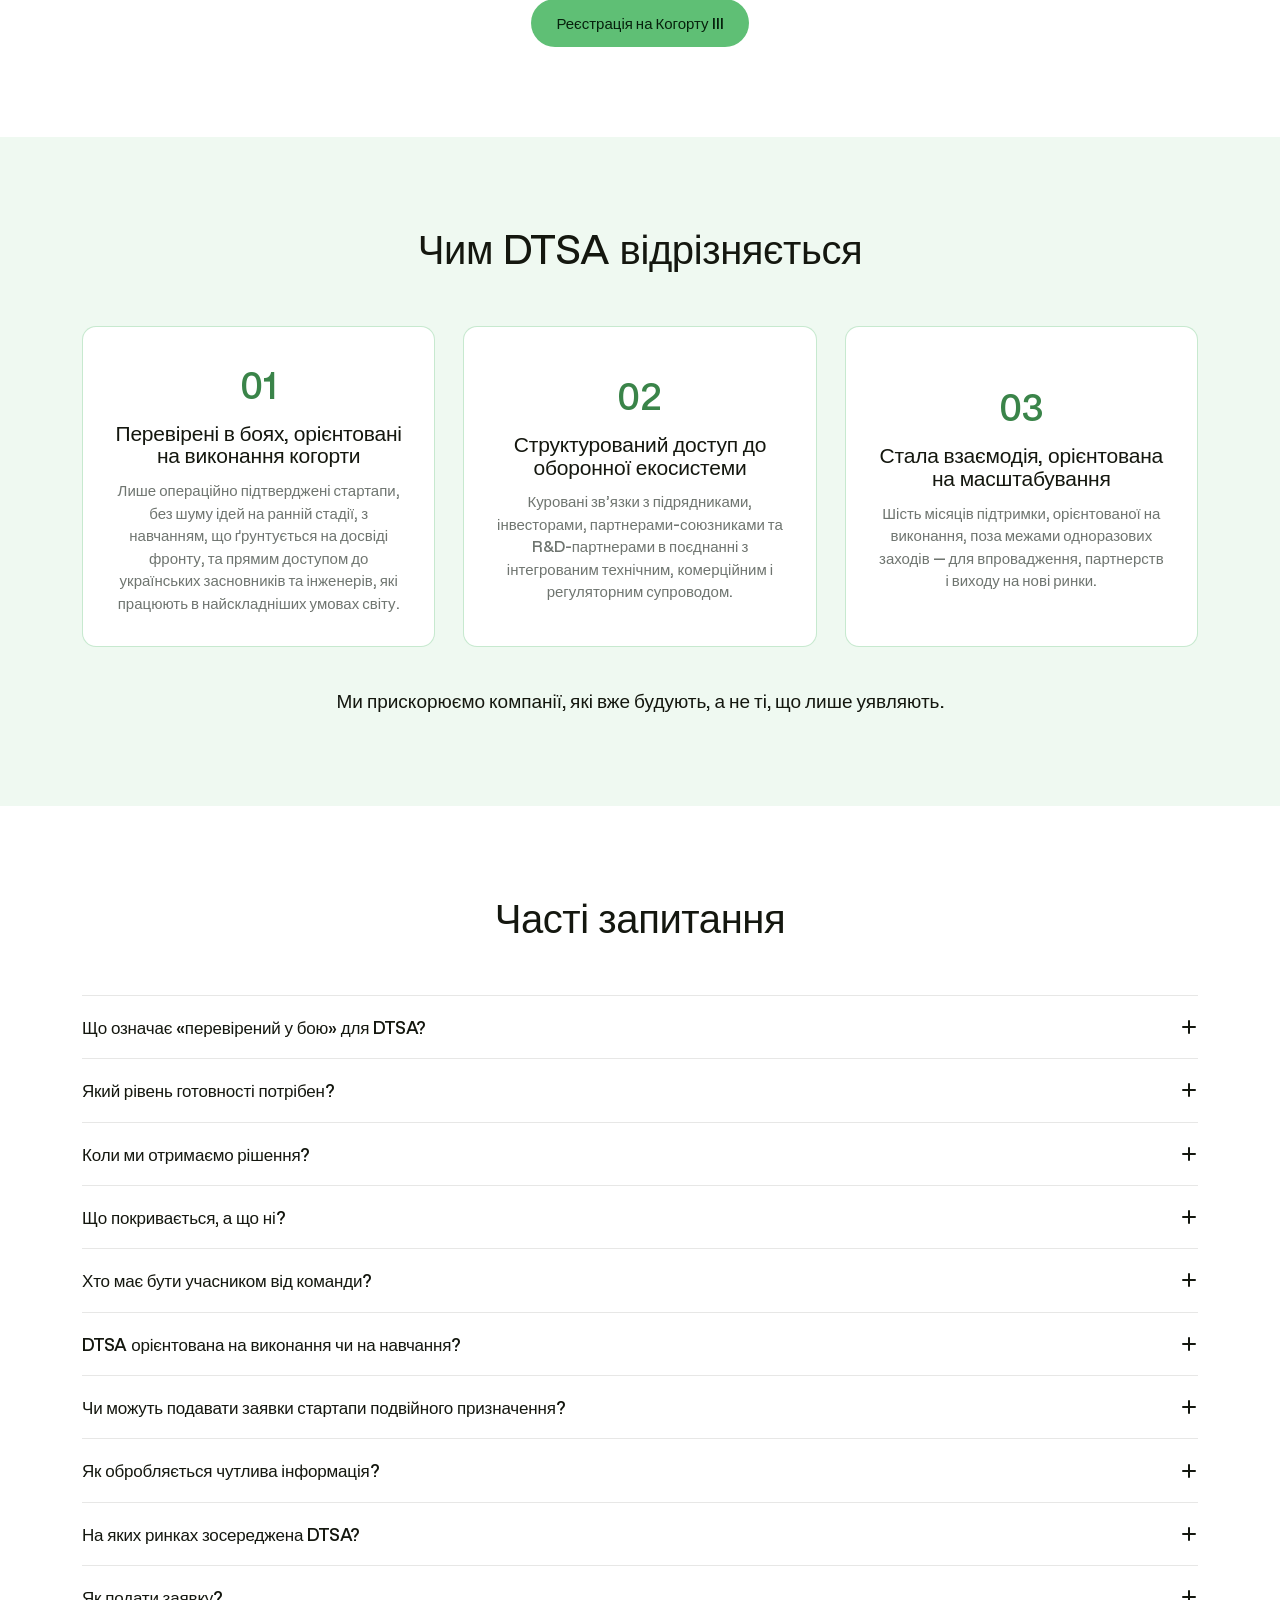
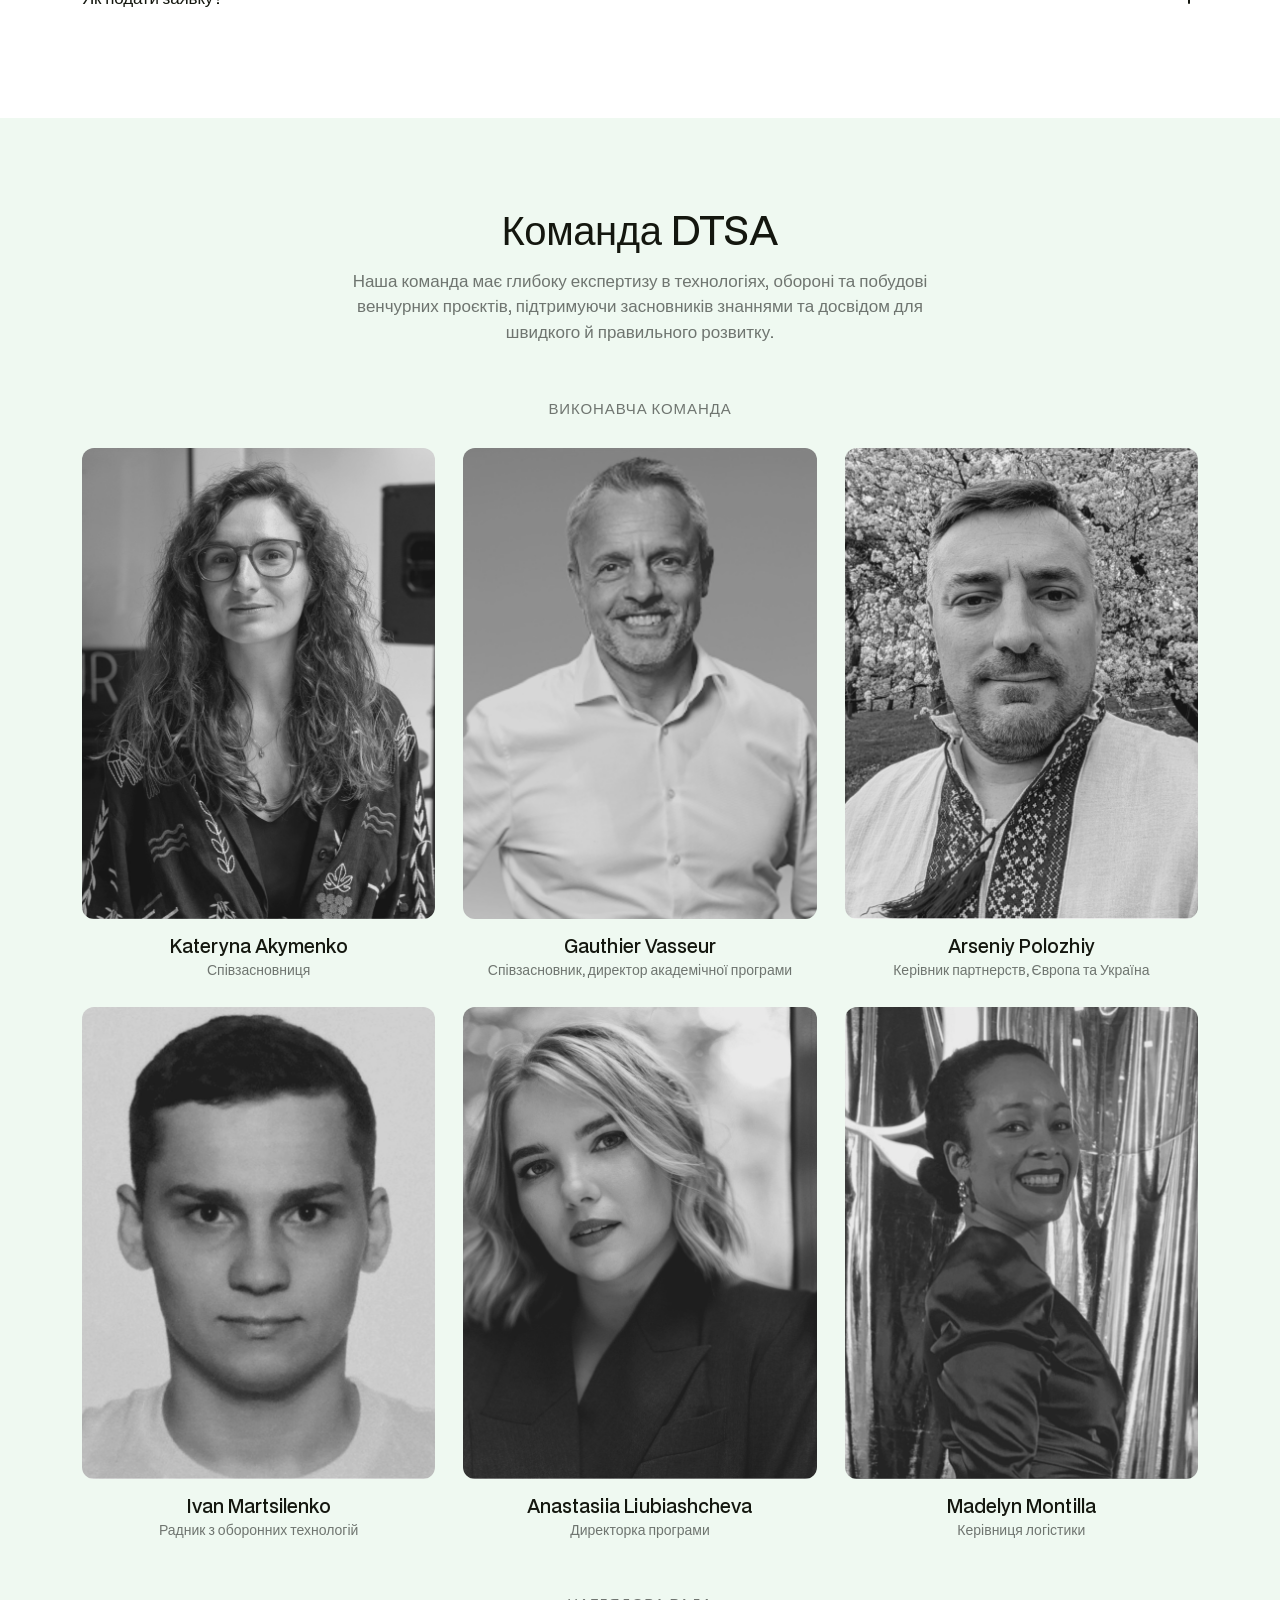
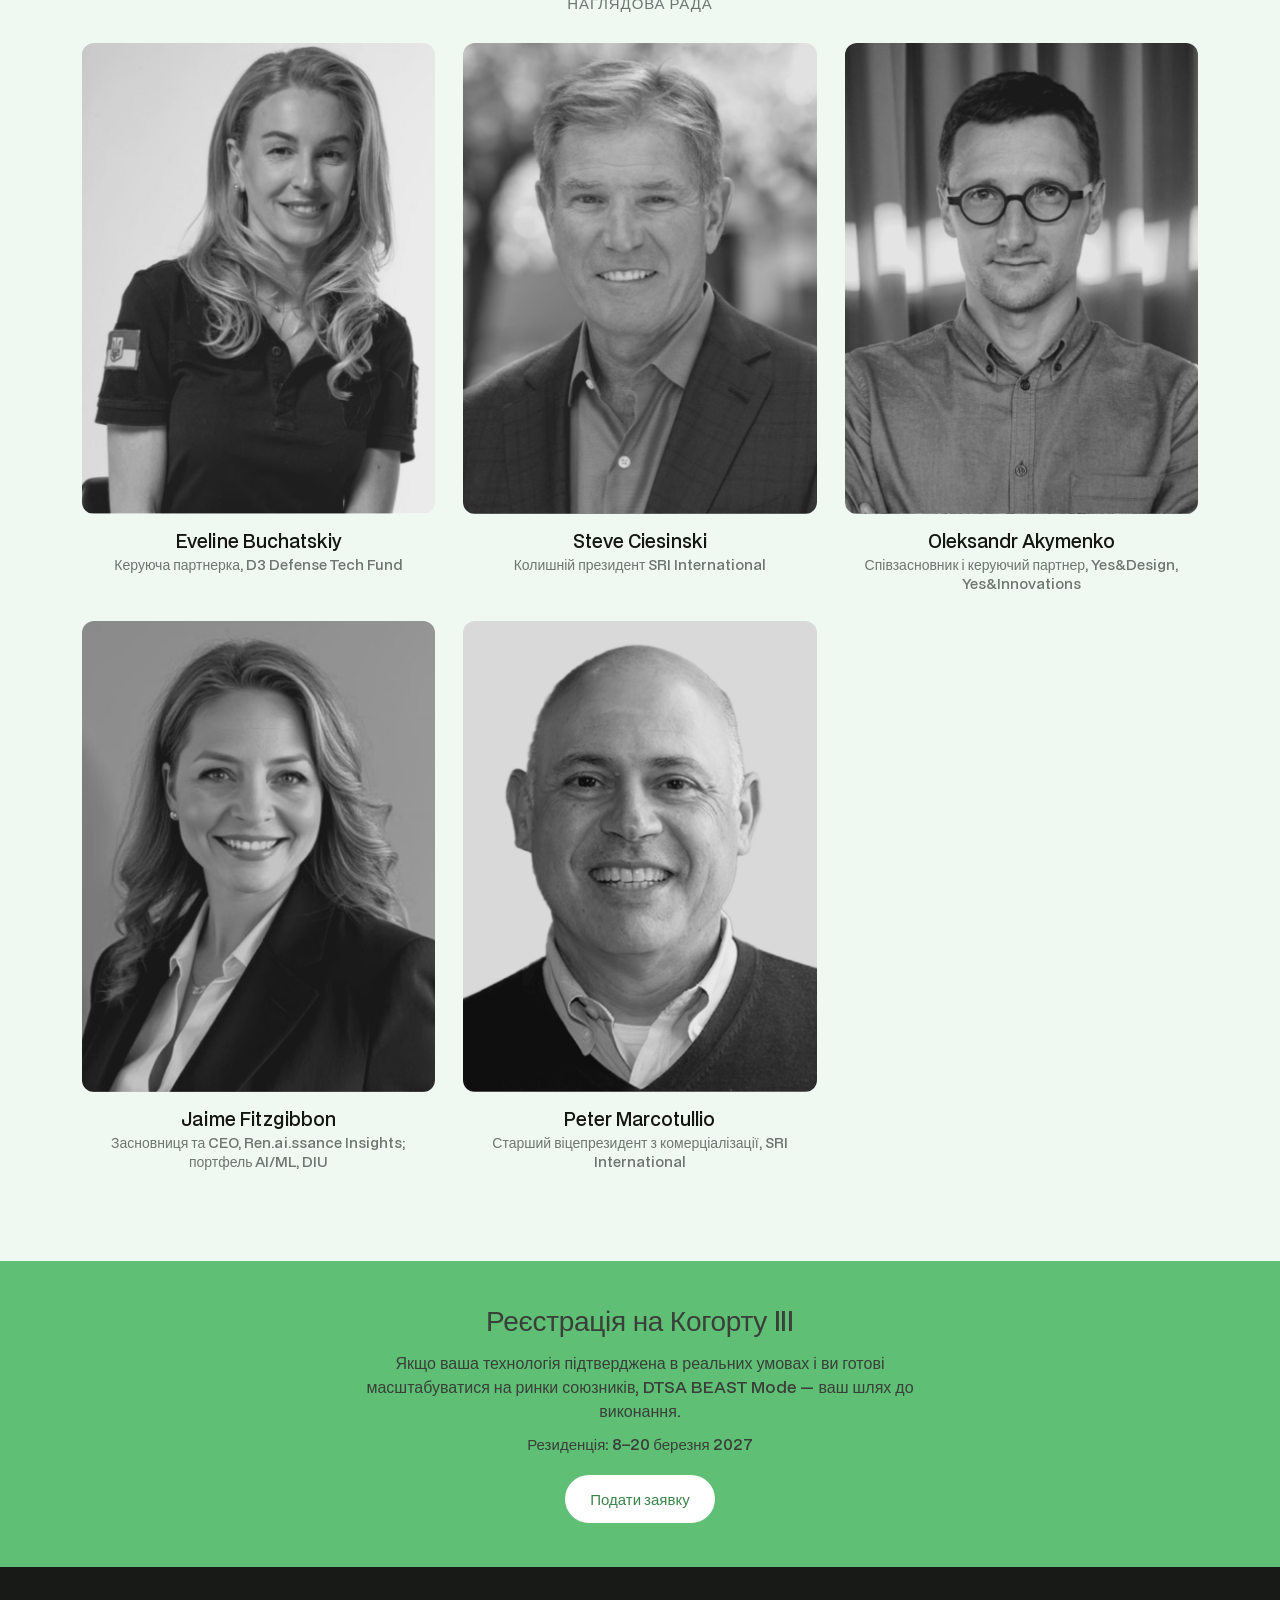
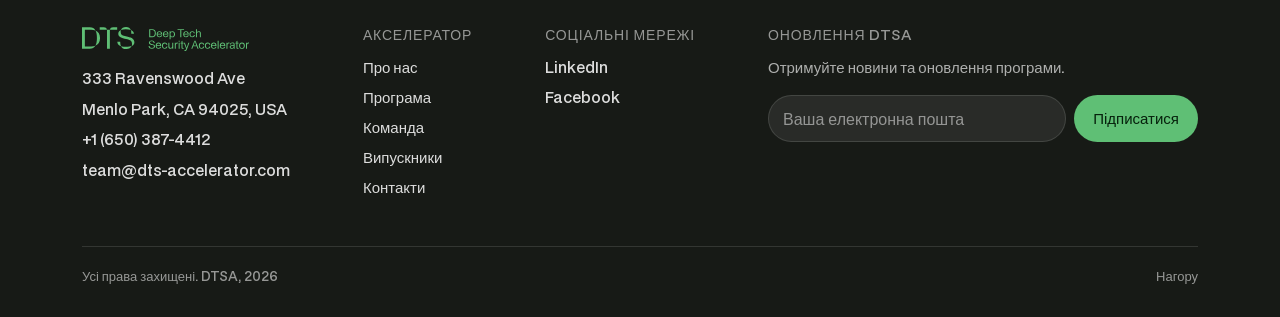
==== commit 0702975f: "Hero eyebrow update" ====
--- a/uk/index.html
+++ b/uk/index.html
@@ -35,7 +35,7 @@
 
 <section class="hero" id="about">
   <div class="wrap" style="padding:0">
-    <div class="eyebrow">DTSA BEAST Mode</div>
+    <div class="eyebrow">DTSA BEAST MODE</div>
     <h1>Від бойового підтвердження до<br>масштабування на ринки союзників</h1>
     <p class="lede">6-місячний акселератор для <b>оборонних стартапів і стартапів подвійного призначення рівня TRL 6+</b>, які вже довели свою ефективність в <b>операційних або бойових умовах</b> і готові вийти на <b>ринки США, Європи, Індо-Тихоокеанського регіону та союзників</b>.</p>
     <p class="lede">Проводиться разом із <b>SRI International</b> у Кремнієвій долині — це відкриває доступ до надійної екосистеми, що охоплює <b>дослідження на рівні DARPA</b>, <b>шляхи у стилі DIU</b>, партнерів НАТО, підрядників і мережі союзних міністерств оборони.</p>
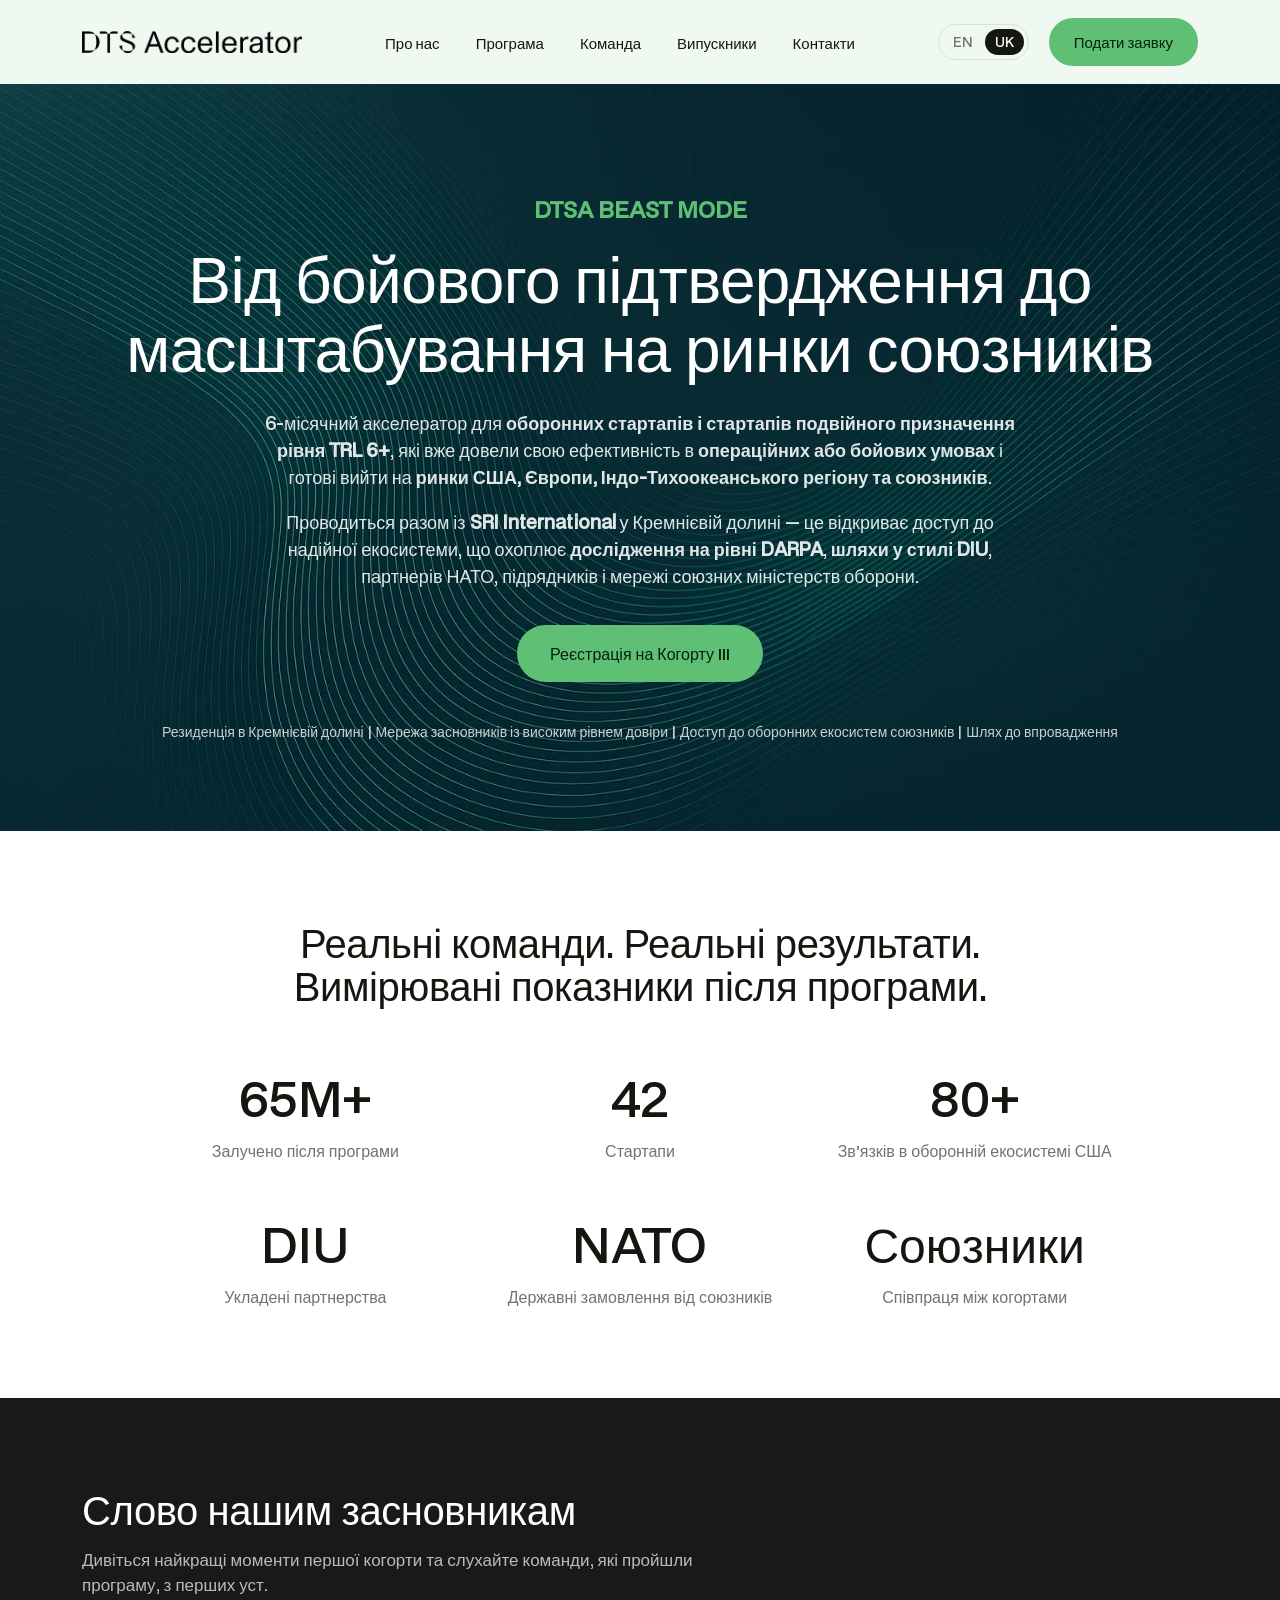
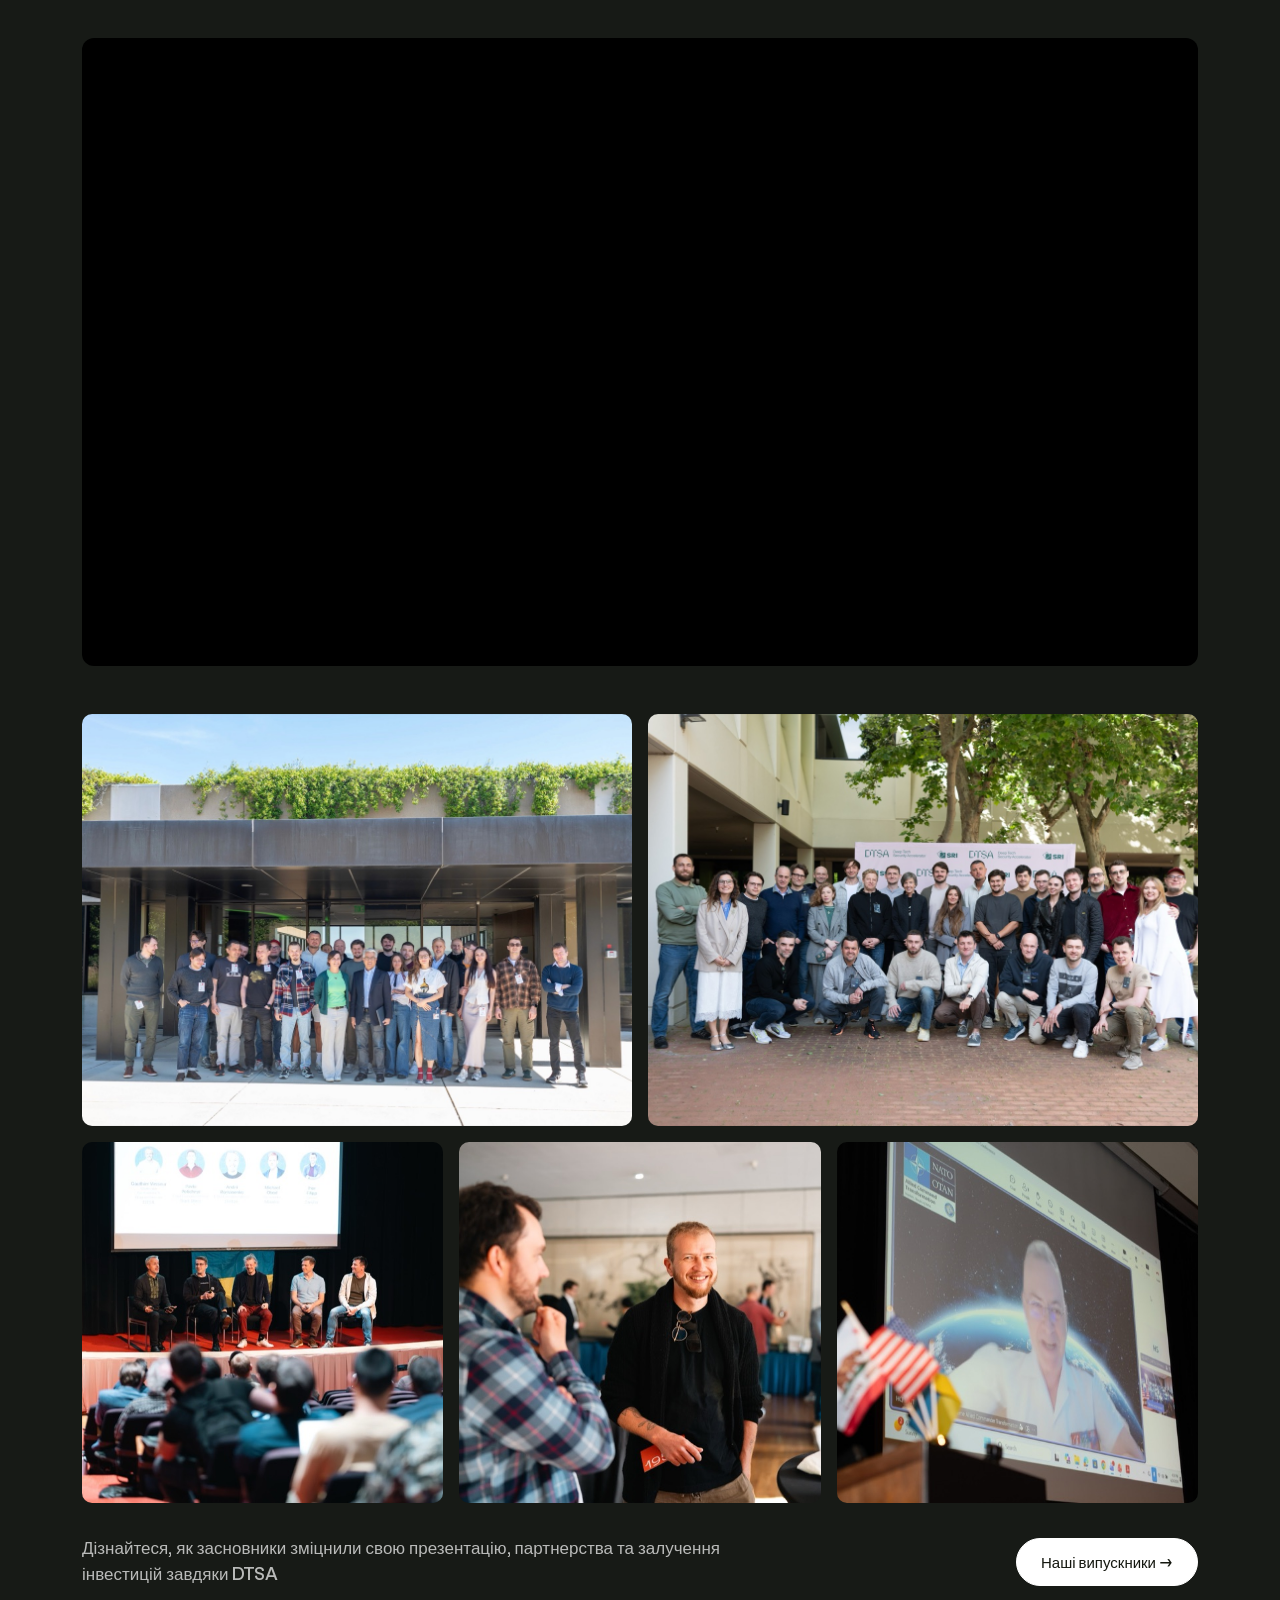
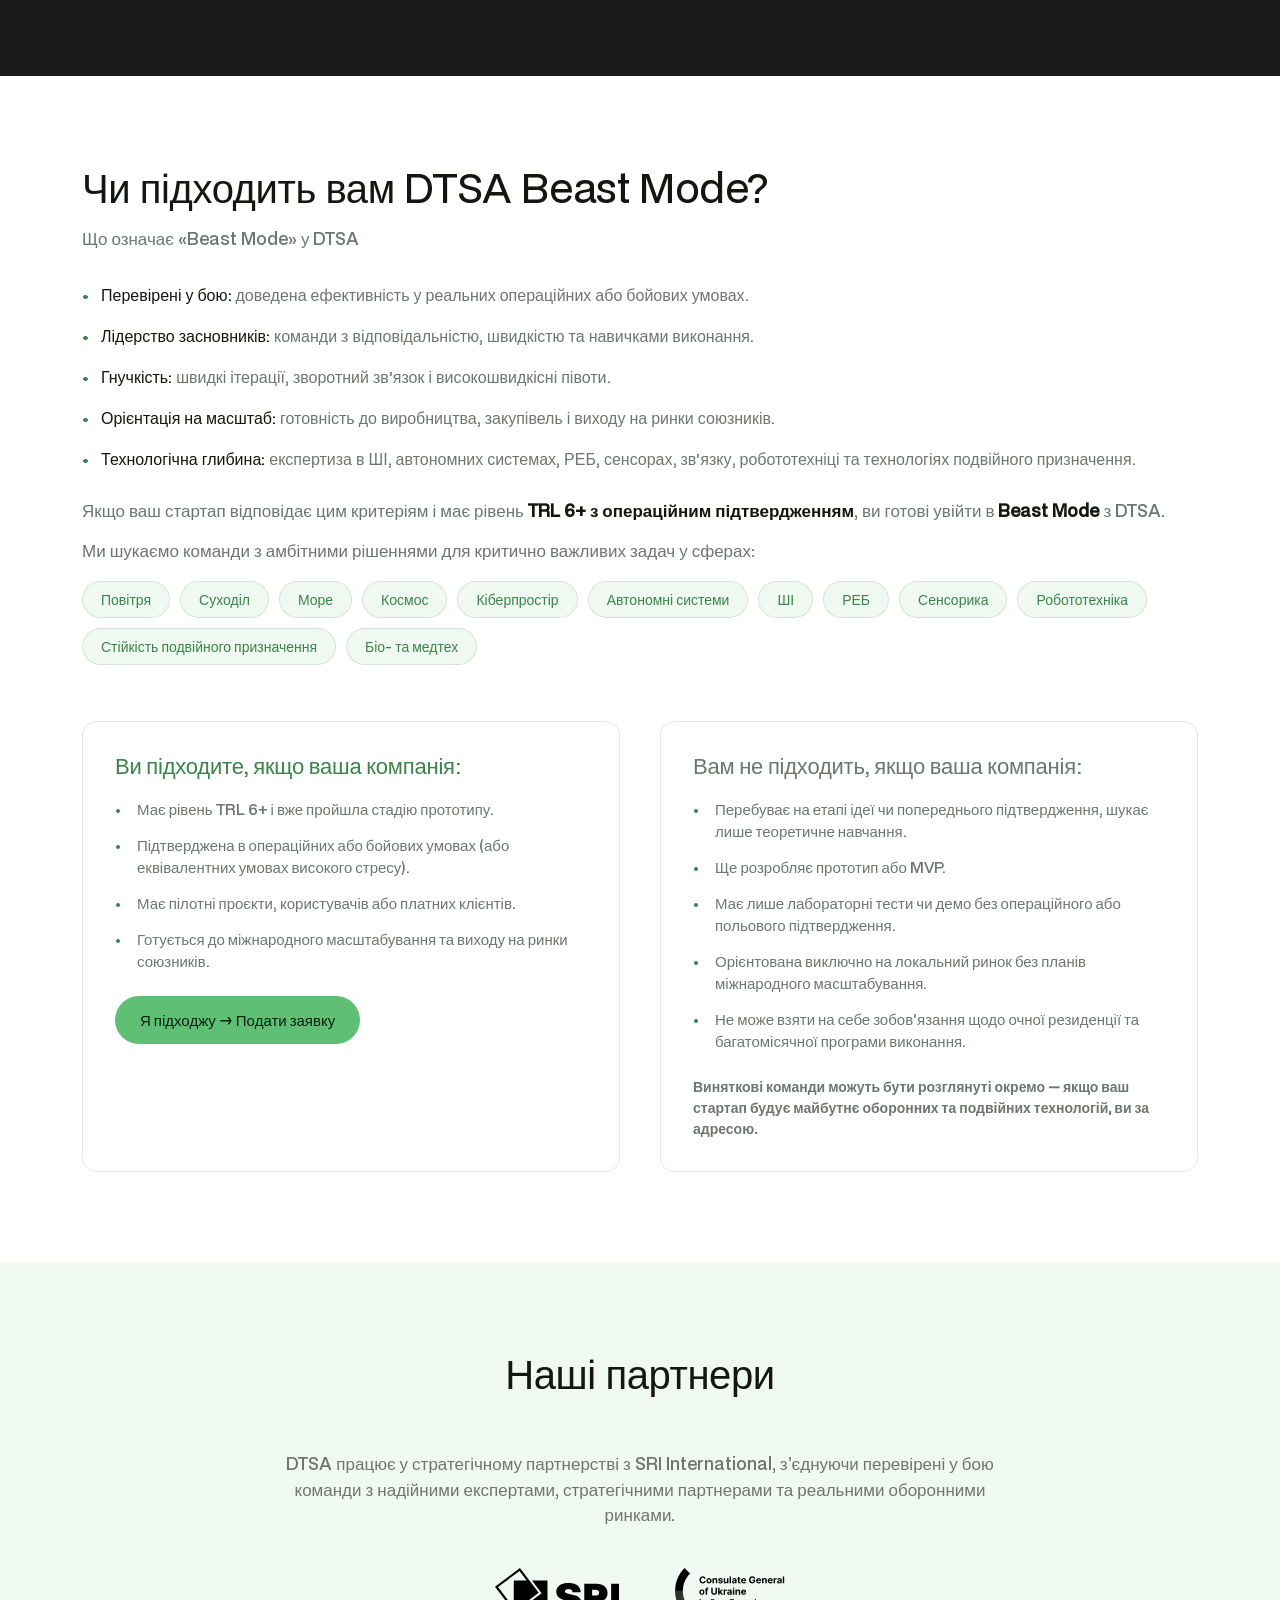
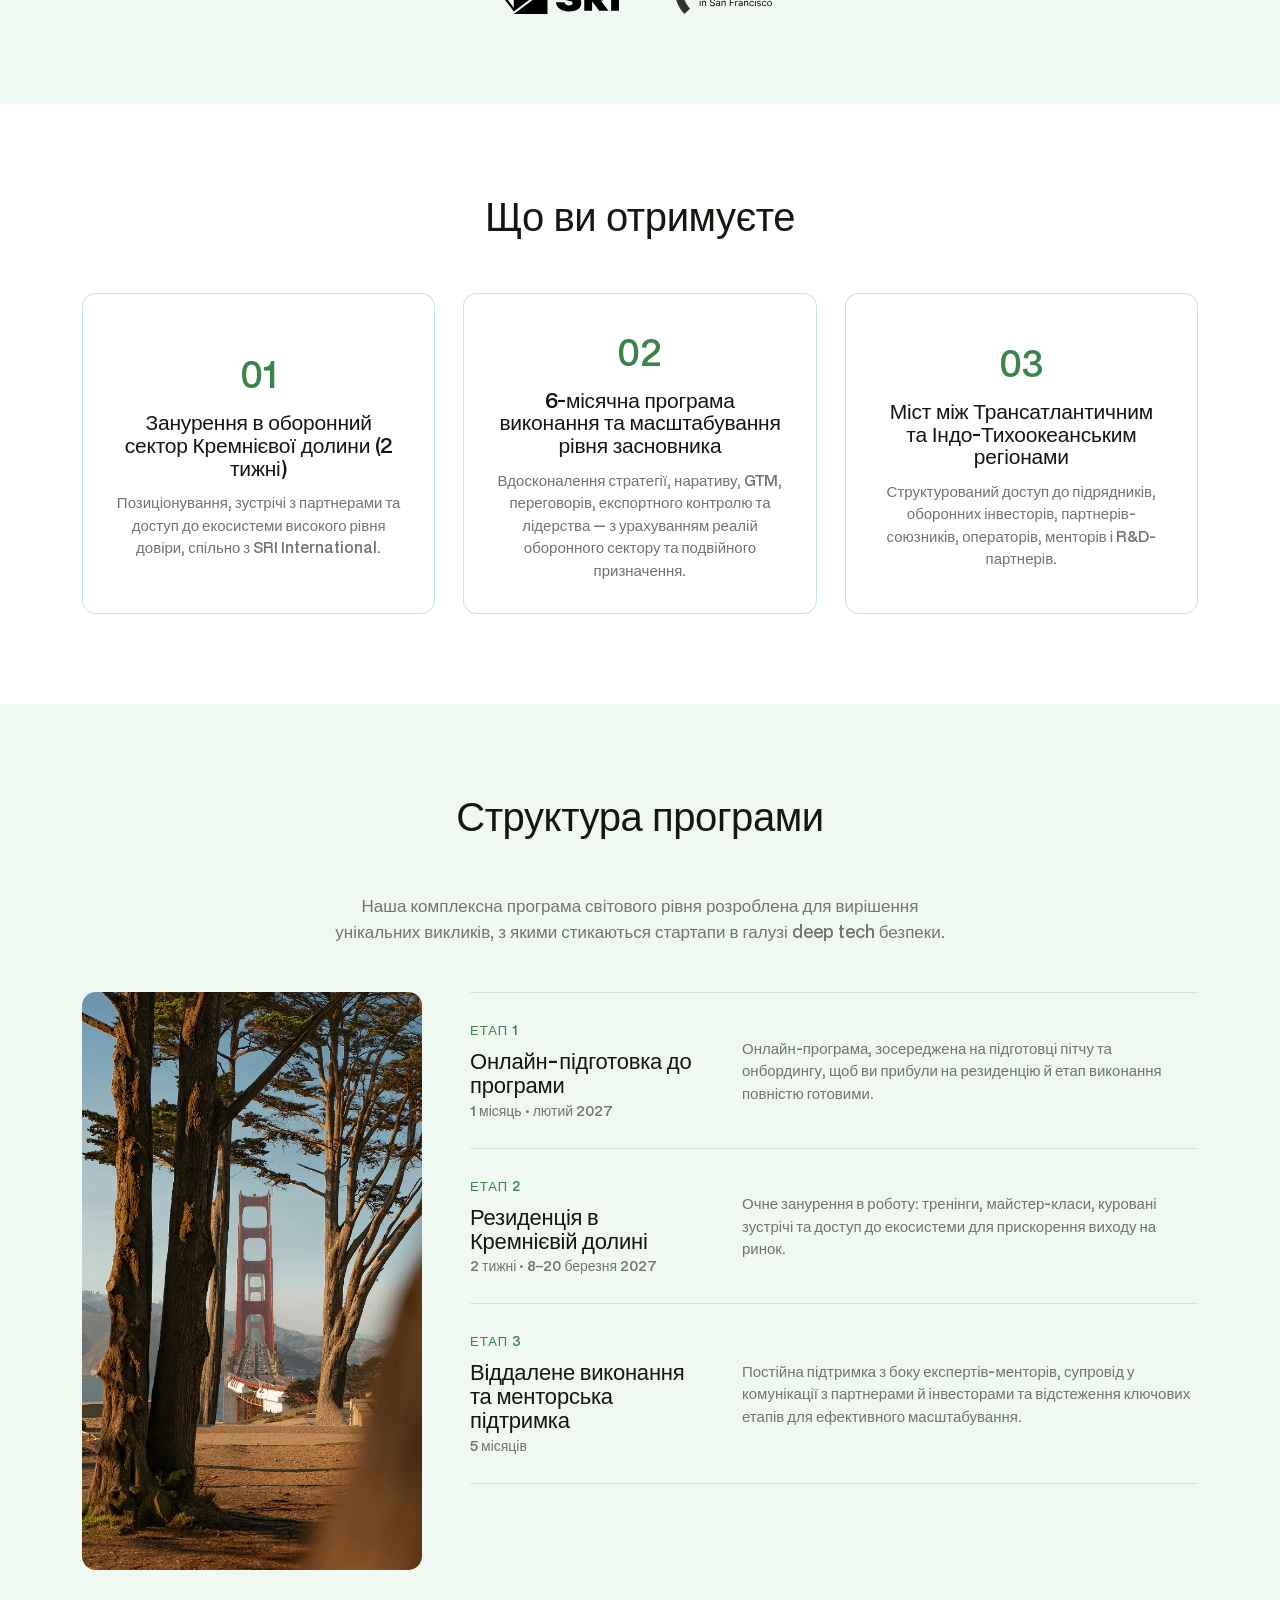
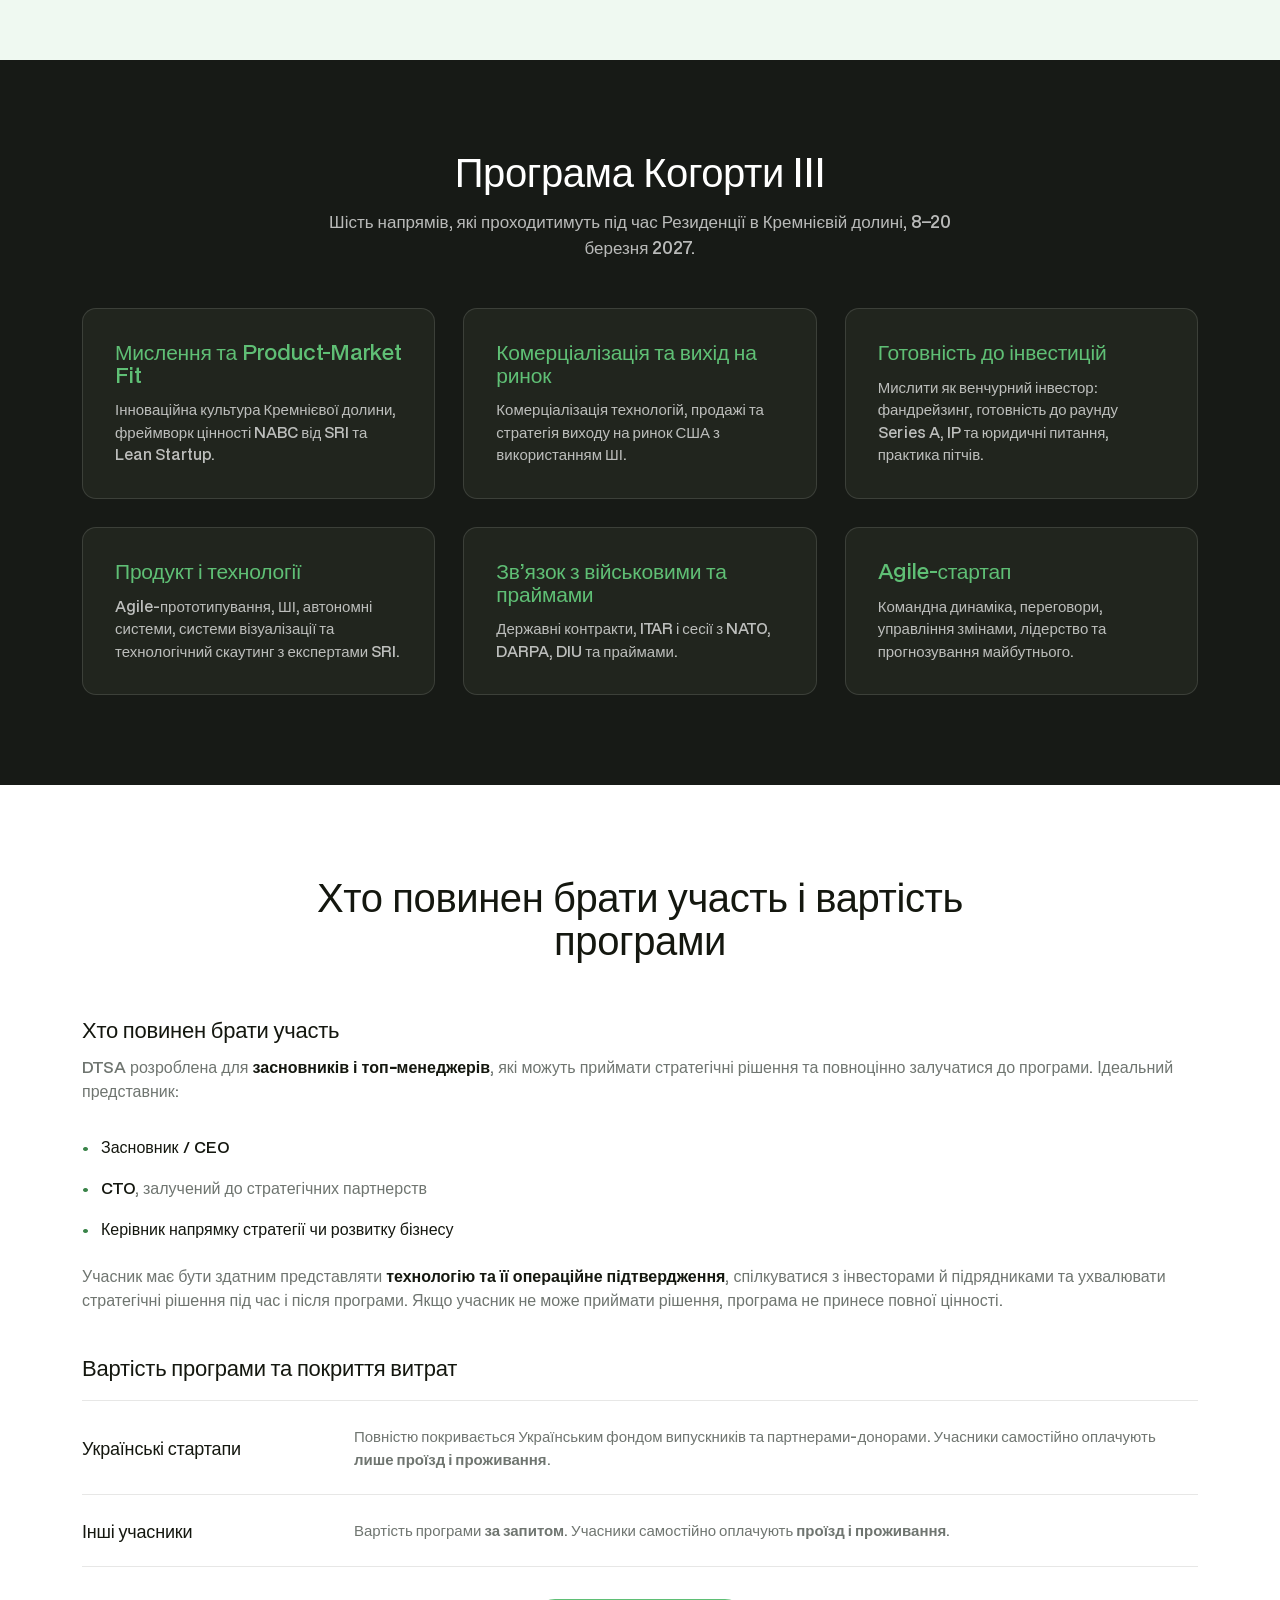
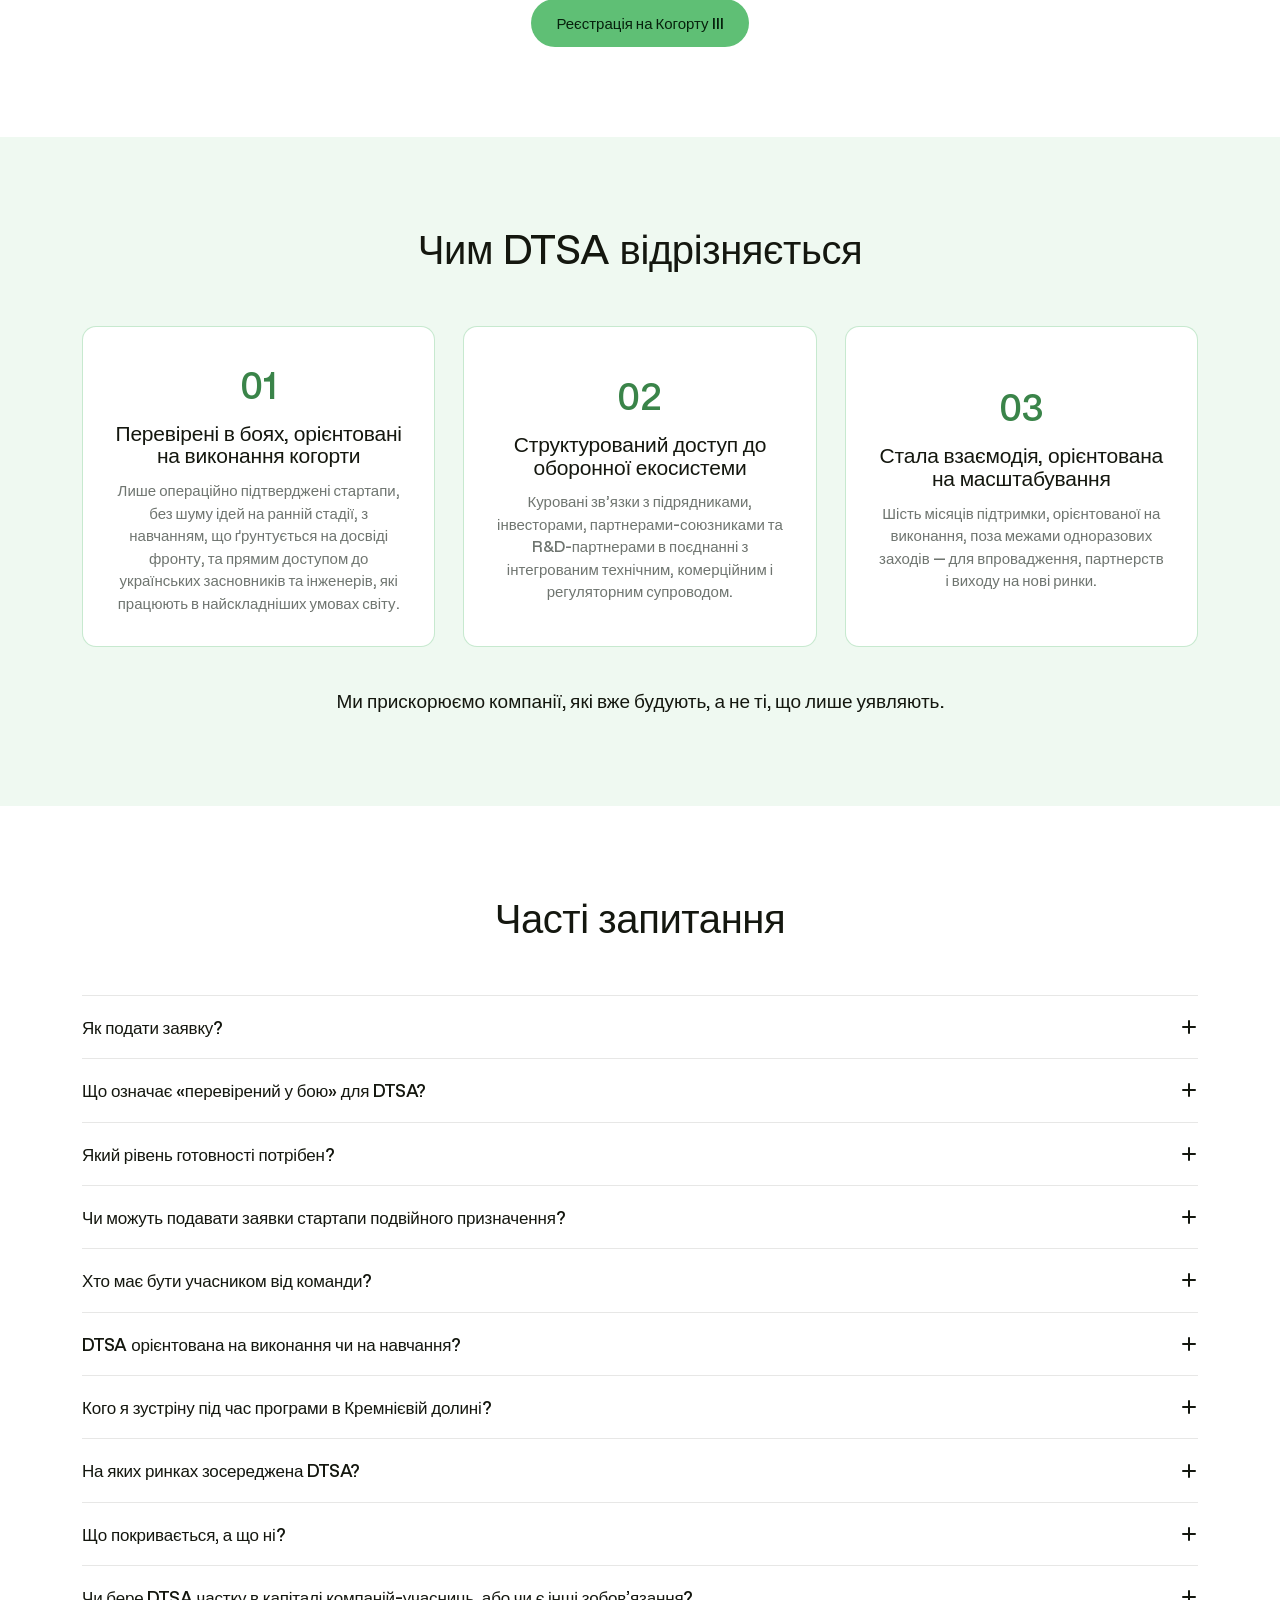
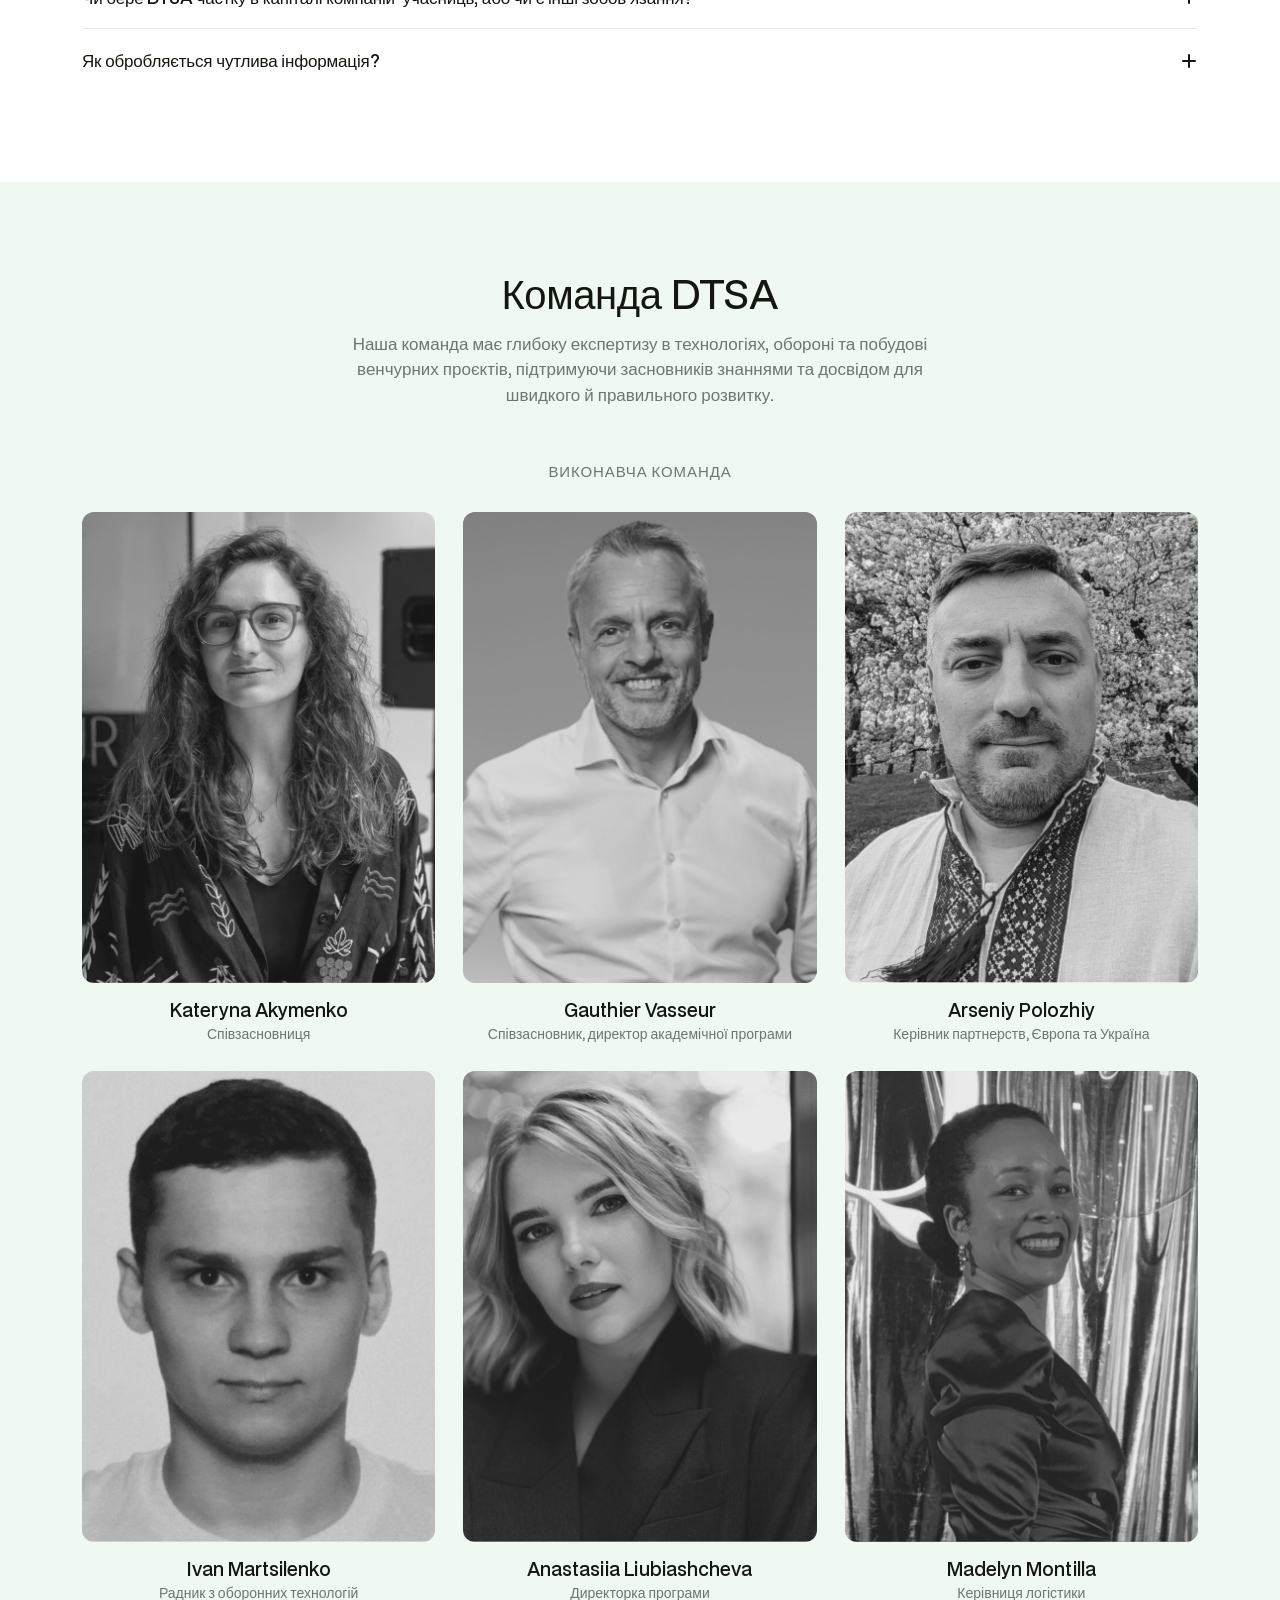
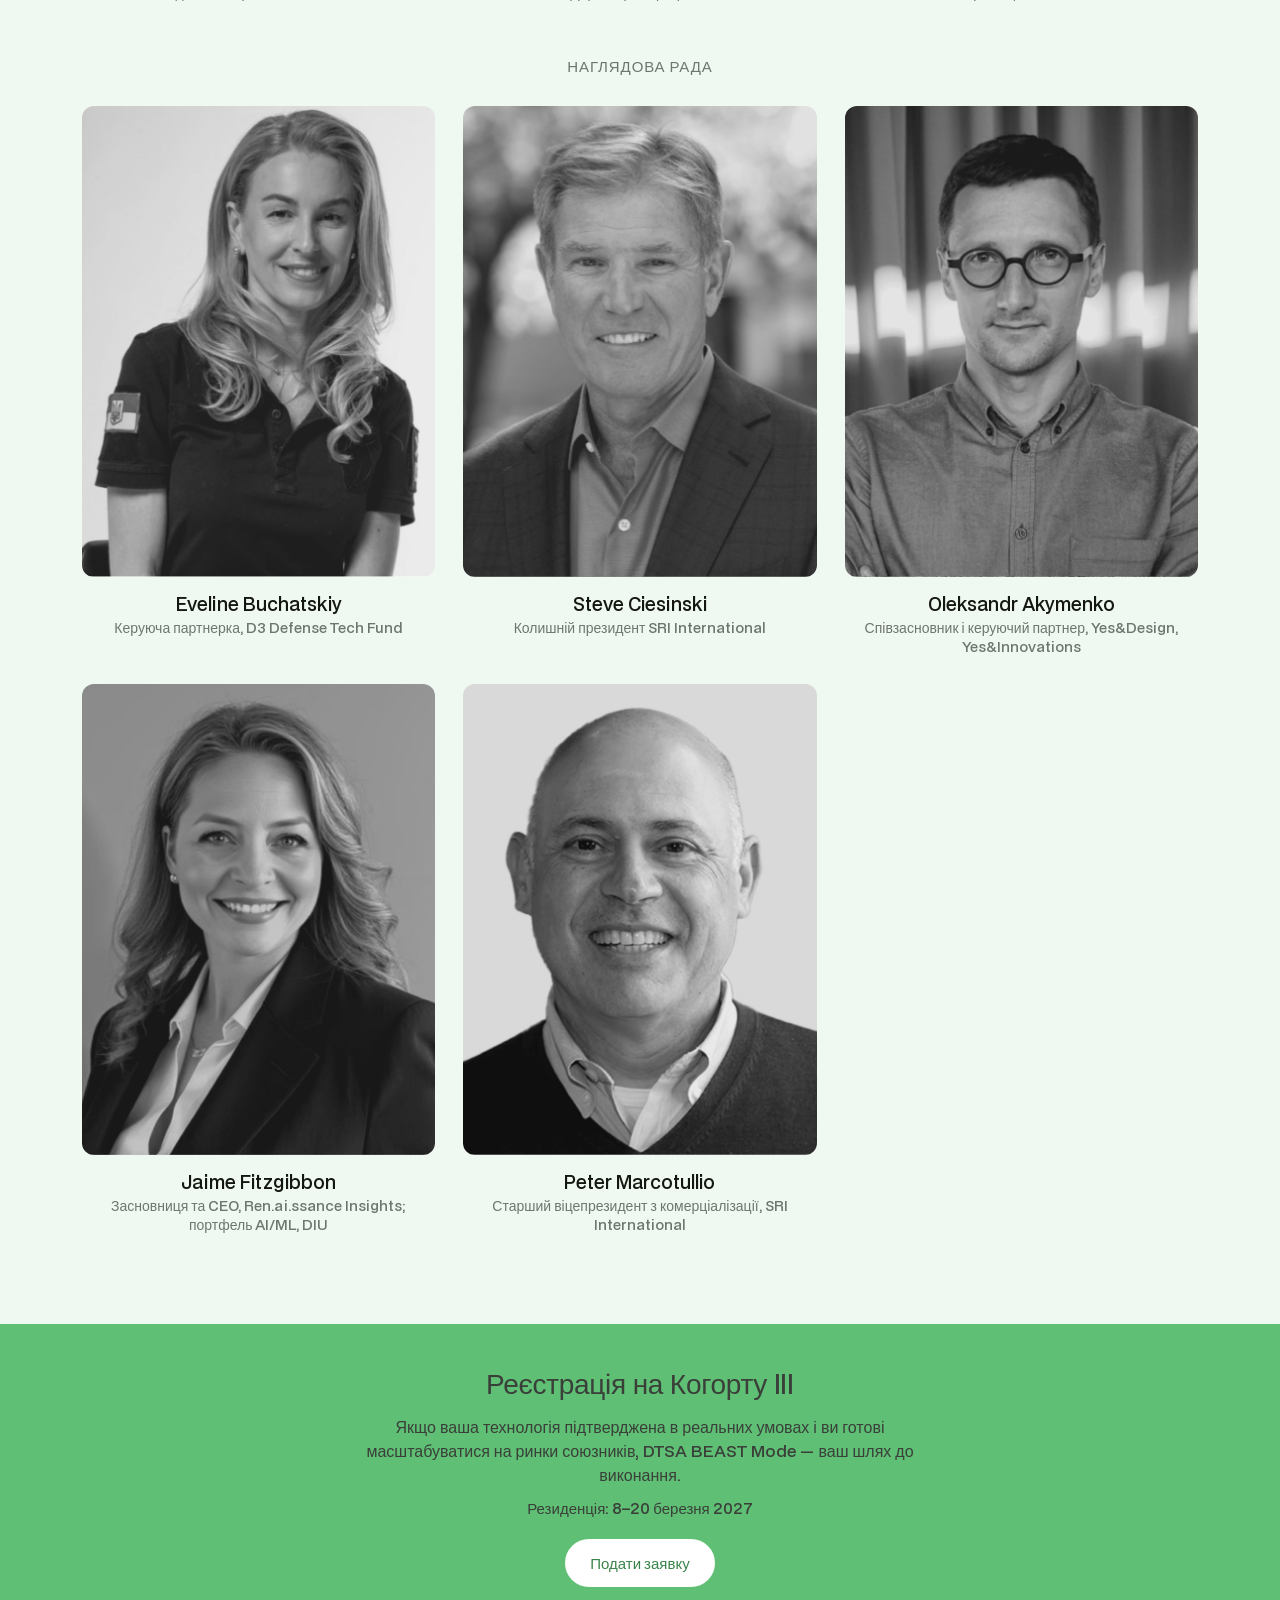
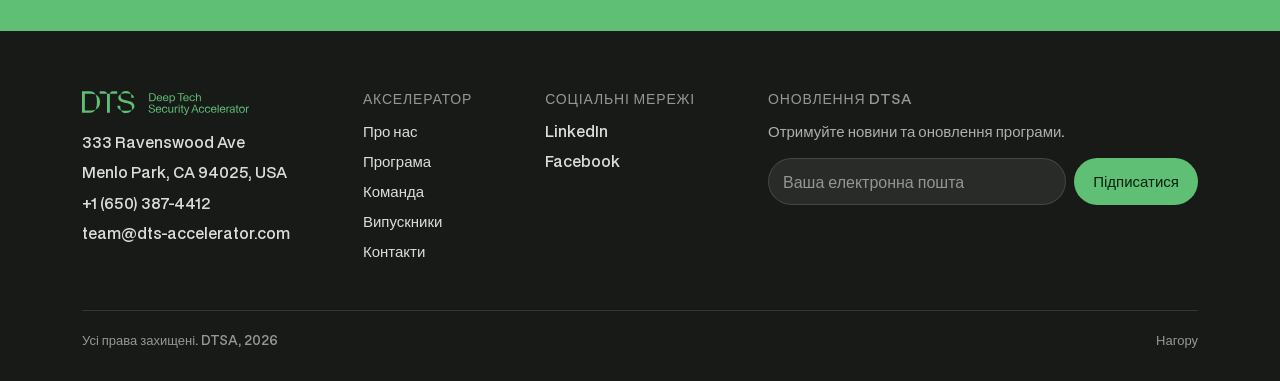
==== commit b07813cf: "FAQ update" ====
--- a/uk/index.html
+++ b/uk/index.html
@@ -295,16 +295,17 @@
   <div class="wrap">
     <h2>Часті запитання</h2>
     <div class="faq-list">
+      <details class="faq-item" name="faq"><summary><h3 class="q">Як подати заявку?</h3><span class="icon" aria-hidden="true"></span></summary><div class="a">Заповніть нашу <a href="https://forms.gle/uURVsMgo7BywUbKDA" target="_blank" rel="noopener" style="color:var(--green-dark);text-decoration:underline">форму заявки</a> (не забудьте додати пітч-дек і відео-пітч) &rarr; ми запросимо вас на співбесіду тривалістю 15&ndash;30 хвилин у листопаді (будь ласка, слідкуйте за поштою) &rarr; наш комітет оцінить усіх заявників &rarr; ви отримаєте відповідь у середині грудня.</div></details>
       <details class="faq-item" name="faq"><summary><h3 class="q">Що означає &laquo;перевірений у бою&raquo; для DTSA?</h3><span class="icon" aria-hidden="true"></span></summary><div class="a">Операційне підтвердження в реальних або бойових умовах.</div></details>
       <details class="faq-item" name="faq"><summary><h3 class="q">Який рівень готовності потрібен?</h3><span class="icon" aria-hidden="true"></span></summary><div class="a">Ми обираємо найкращі команди рівня TRL 6+, а у виняткових випадках можемо розглядати компанії рівня TRL 4&ndash;5, які пройшли операційне підтвердження.</div></details>
-      <details class="faq-item" name="faq"><summary><h3 class="q">Коли ми отримаємо рішення?</h3><span class="icon" aria-hidden="true"></span></summary><div class="a">Буде повідомлено додатково.</div></details>
-      <details class="faq-item" name="faq"><summary><h3 class="q">Що покривається, а що ні?</h3><span class="icon" aria-hidden="true"></span></summary><div class="a">Для українських стартапів участь повністю покривається Українським фондом випускників та іншими партнерами-донорами. Учасники самостійно оплачують лише проїзд і проживання. Для всіх інших заявників вартість програми надається за запитом; учасники також самостійно оплачують проїзд і проживання.</div></details>
+      <details class="faq-item" name="faq"><summary><h3 class="q">Чи можуть подавати заявки стартапи подвійного призначення?</h3><span class="icon" aria-hidden="true"></span></summary><div class="a">Так. DTSA створена для оборонних технологій і технологій подвійного призначення.</div></details>
       <details class="faq-item" name="faq"><summary><h3 class="q">Хто має бути учасником від команди?</h3><span class="icon" aria-hidden="true"></span></summary><div class="a">Засновник або старший керівник, який приймає рішення (CEO/CTO/Strategy/BD).</div></details>
       <details class="faq-item" name="faq"><summary><h3 class="q">DTSA орієнтована на виконання чи на навчання?</h3><span class="icon" aria-hidden="true"></span></summary><div class="a">На виконання: готовність до закупівель, вихід на ринок, партнерства та масштабування.</div></details>
-      <details class="faq-item" name="faq"><summary><h3 class="q">Чи можуть подавати заявки стартапи подвійного призначення?</h3><span class="icon" aria-hidden="true"></span></summary><div class="a">Так. DTSA створена для оборонних технологій і технологій подвійного призначення.</div></details>
+      <details class="faq-item" name="faq"><summary><h3 class="q">Кого я зустріну під час програми в Кремнієвій долині?</h3><span class="icon" aria-hidden="true"></span></summary><div class="a"><p>Резиденція DTSA в Кремнієвій долині покликана дати вам чітке розуміння того, як працює оборонний ринок США, як у ньому орієнтуватися та як позиціонувати свою компанію для успішної інтеграції в американську оборонну екосистему.</p><p>Протягом програми ми об&rsquo;єднуємо провідних експертів, практиків галузі, інвесторів та осіб, що ухвалюють рішення, які можуть поділитися знаннями та досвідом з перших вуст.</p><p>Під час резиденції у вас буде можливість зустріти:</p><ul><li>Команду SRI International &mdash; ключового партнера програми DTSA та одну з провідних дослідницьких установ Кремнієвої долини, з понад 70-річним досвідом у проривних інноваціях, передових дослідженнях та перетворенні сучасних технологій на реальні рішення.</li><li>Представників та експертів таких організацій, як DIU, DARPA та NATO, а також фахівців з ITAR, які допоможуть вам зрозуміти закупівлі в оборонній сфері США, взаємодію з урядом, регуляторні вимоги та можливості співпраці.</li><li>Досвідчених серійних підприємців і засновників, які успішно будували, масштабували та виходили з кількох компаній, і діляться практичними уроками зі свого підприємницького шляху.</li><li>Провідних експертів зі Стенфордського університету та UC Berkeley, які діляться баченням щодо інновацій, підприємництва, комерціалізації технологій та розвитку бізнесу.</li><li>Активних оборонних інвесторів та фахівців венчурного капіталу, які наразі інвестують в оборонні технології та технології подвійного призначення, і діляться своїм баченням інвестиційних можливостей, залучення фінансування та масштабування на ринку США.</li></ul><p>Окрім експертних сесій, програма включає Демо-день та нетворкінг-заходи.</p><p>На нашому Демо-дні ми запрошуємо інвесторів, міжнародні делегації, представників уряду та інших ключових стейкхолдерів, щоб вони могли ознайомитися з компаніями-учасницями та дослідити потенційні можливості для співпраці.</p><p>Завдяки нашим нетворкінг-заходам ви зможете налагодити зв&rsquo;язки з місцевою екосистемою Кремнієвої долини, розширити свою професійну мережу та розвинути стосунки, які можуть перерости в майбутнє партнерство.</p><p>Не менш важливо, що DTSA будує довірливе середовище в кожній когорті. Ви проведете два тижні поруч із видатними засновниками та колегами-новаторами в оборонній сфері, обмінюючись досвідом, обговорюючи виклики, навчаючись одне в одного та вибудовуючи стосунки, які виходять далеко за межі резиденції.</p></div></details>
+      <details class="faq-item" name="faq"><summary><h3 class="q">На яких ринках зосереджена DTSA?</h3><span class="icon" aria-hidden="true"></span></summary><div class="a">Ринки США, Європи, Індо-Тихоокеанського регіону та союзників.</div></details>
+      <details class="faq-item" name="faq"><summary><h3 class="q">Що покривається, а що ні?</h3><span class="icon" aria-hidden="true"></span></summary><div class="a">Для українських стартапів участь повністю покривається Українським фондом випускників та іншими партнерами-донорами. Учасники самостійно оплачують лише проїзд і проживання. Для всіх інших заявників вартість програми надається за запитом; учасники також самостійно оплачують проїзд і проживання.</div></details>
+      <details class="faq-item" name="faq"><summary><h3 class="q">Чи бере DTSA частку в капіталі компаній-учасниць, або чи є інші зобов&rsquo;язання?</h3><span class="icon" aria-hidden="true"></span></summary><div class="a"><p>Ні, DTSA не бере жодної частки в капіталі компаній-учасниць.</p><p>DTSA була заснована на початку повномасштабного вторгнення в Україну як місійно орієнтована ініціатива, що допомагає українським оборонним компаніям інтегруватися в екосистему Кремнієвої долини та вийти на ринок США.</p><p>Спочатку програма була розроблена виключно для українських компаній. Відтоді ми розширили нашу місію і тепер також приймаємо міжнародні команди, які зацікавлені у співпраці з українськими оборонними інноваторами та розглядають ринок США як можливість масштабувати свій бізнес.</p><p>Наша відданість підтримці української оборонної інновації залишається незмінною, тому внесок за участь скасовано для українських компаній.</p><p>Після першої когорти ми заснували Фонд випускників DTSA, який дозволяє компаніям-випускницям добровільно робити внески, щоб підтримати майбутні когорти та створити подібні можливості для наступного покоління оборонних інноваторів.</p><p>Ці внески є повністю добровільними і не вимагаються для участі.</p></div></details>
       <details class="faq-item" name="faq"><summary><h3 class="q">Як обробляється чутлива інформація?</h3><span class="icon" aria-hidden="true"></span></summary><div class="a">Надавайте лише те, що необхідно для оцінки та розмов про партнерство.</div></details>
-      <details class="faq-item" name="faq"><summary><h3 class="q">На яких ринках зосереджена DTSA?</h3><span class="icon" aria-hidden="true"></span></summary><div class="a">Ринки США, Європи, Індо-Тихоокеанського регіону та союзників.</div></details>
-      <details class="faq-item" name="faq"><summary><h3 class="q">Як подати заявку?</h3><span class="icon" aria-hidden="true"></span></summary><div class="a">Заповніть нашу <a href="https://forms.gle/uURVsMgo7BywUbKDA" target="_blank" rel="noopener" style="color:var(--green-dark);text-decoration:underline">форму заявки</a>, щоб подати заявку на Когорту III.</div></details>
     </div>
   </div>
 </section>
--- a/styles.css
+++ b/styles.css
@@ -329,6 +329,11 @@
 .faq-item .icon::after { width: 2px; height: 14px; transition: transform 0.2s ease; }
 .faq-item[open] .icon::after { transform: translate(-50%, -50%) rotate(90deg); }
 .faq-item .a { color: var(--gray); font-size: 15px; padding: 0 0 22px; }
+.faq-item .a p + p { margin-top: 16px; }
+.faq-item .a ul { margin: 8px 0 0; padding-left: 20px; }
+.faq-item .a ul + p { margin-top: 16px; }
+.faq-item .a ul li { margin-bottom: 8px; }
+.faq-item .a ul li:last-child { margin-bottom: 0; }
 
 /* Team */
 .team-section { padding: 90px 32px; text-align: center; }
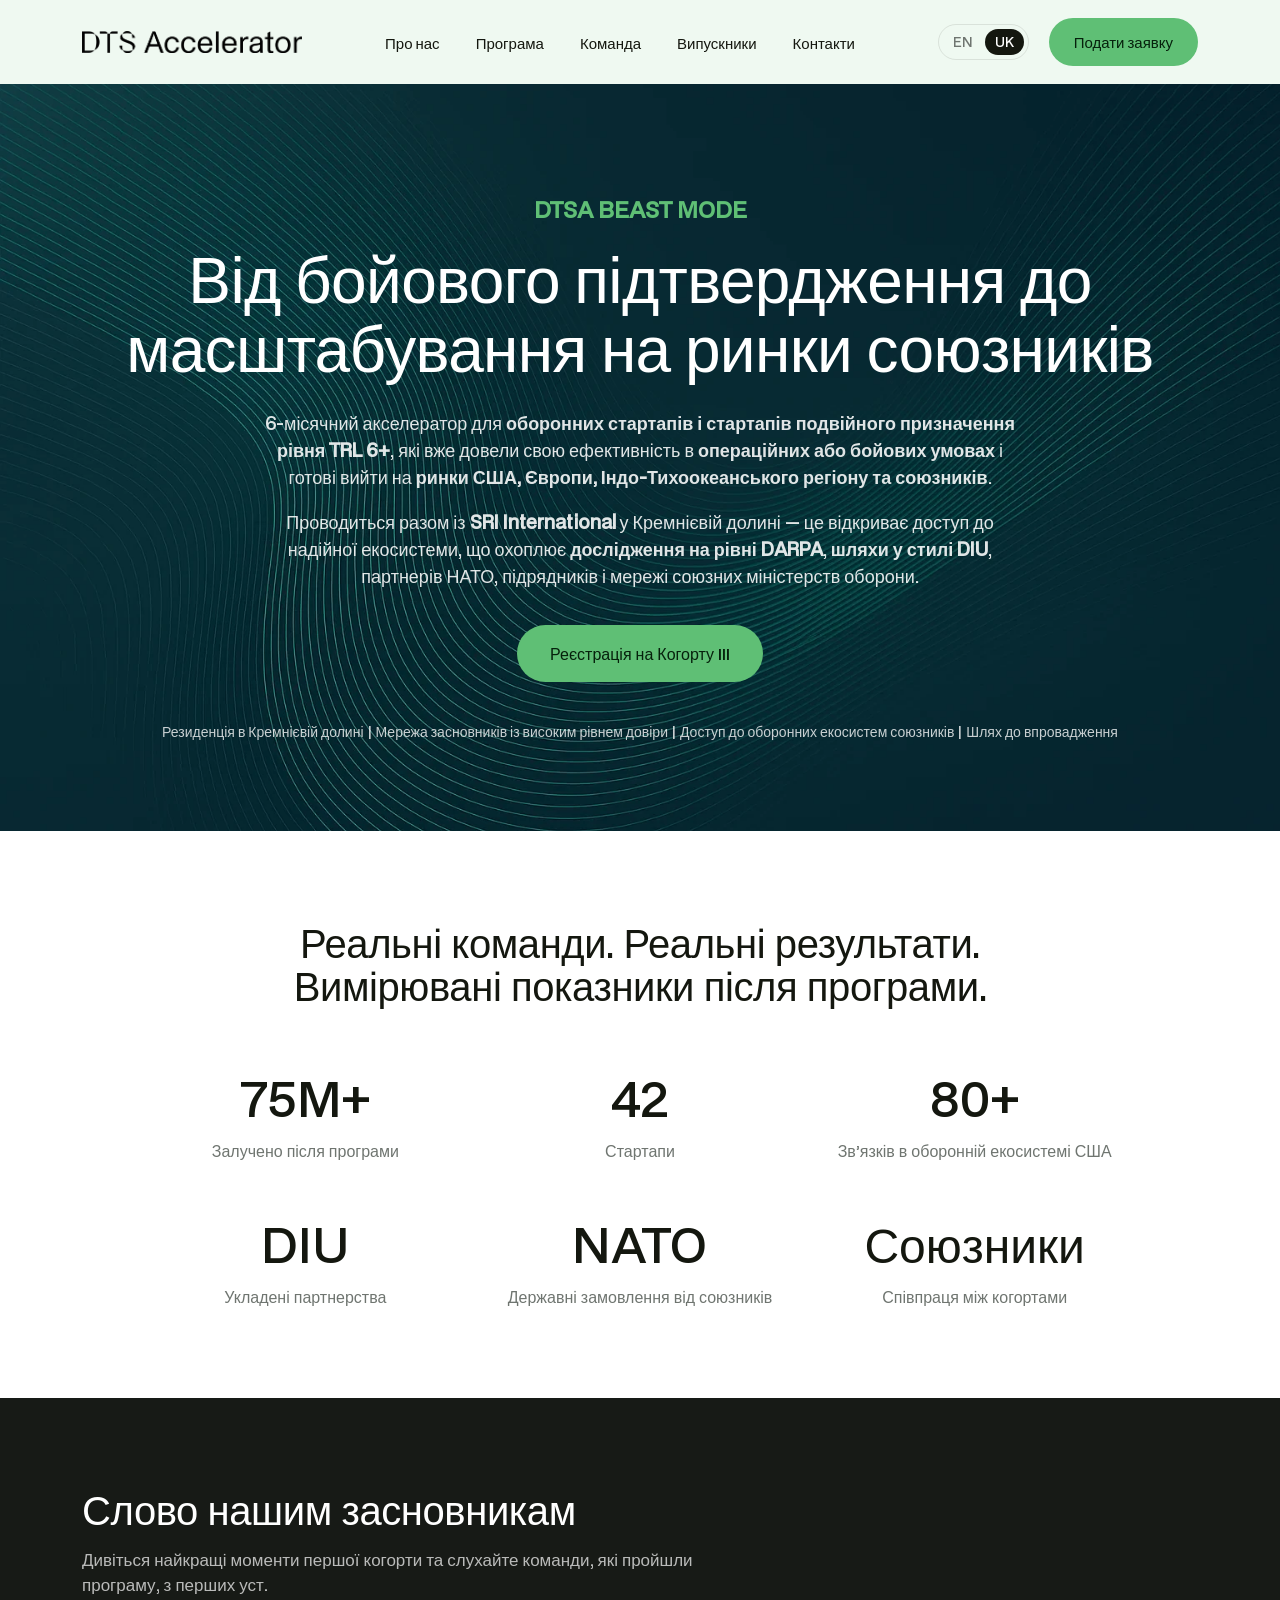
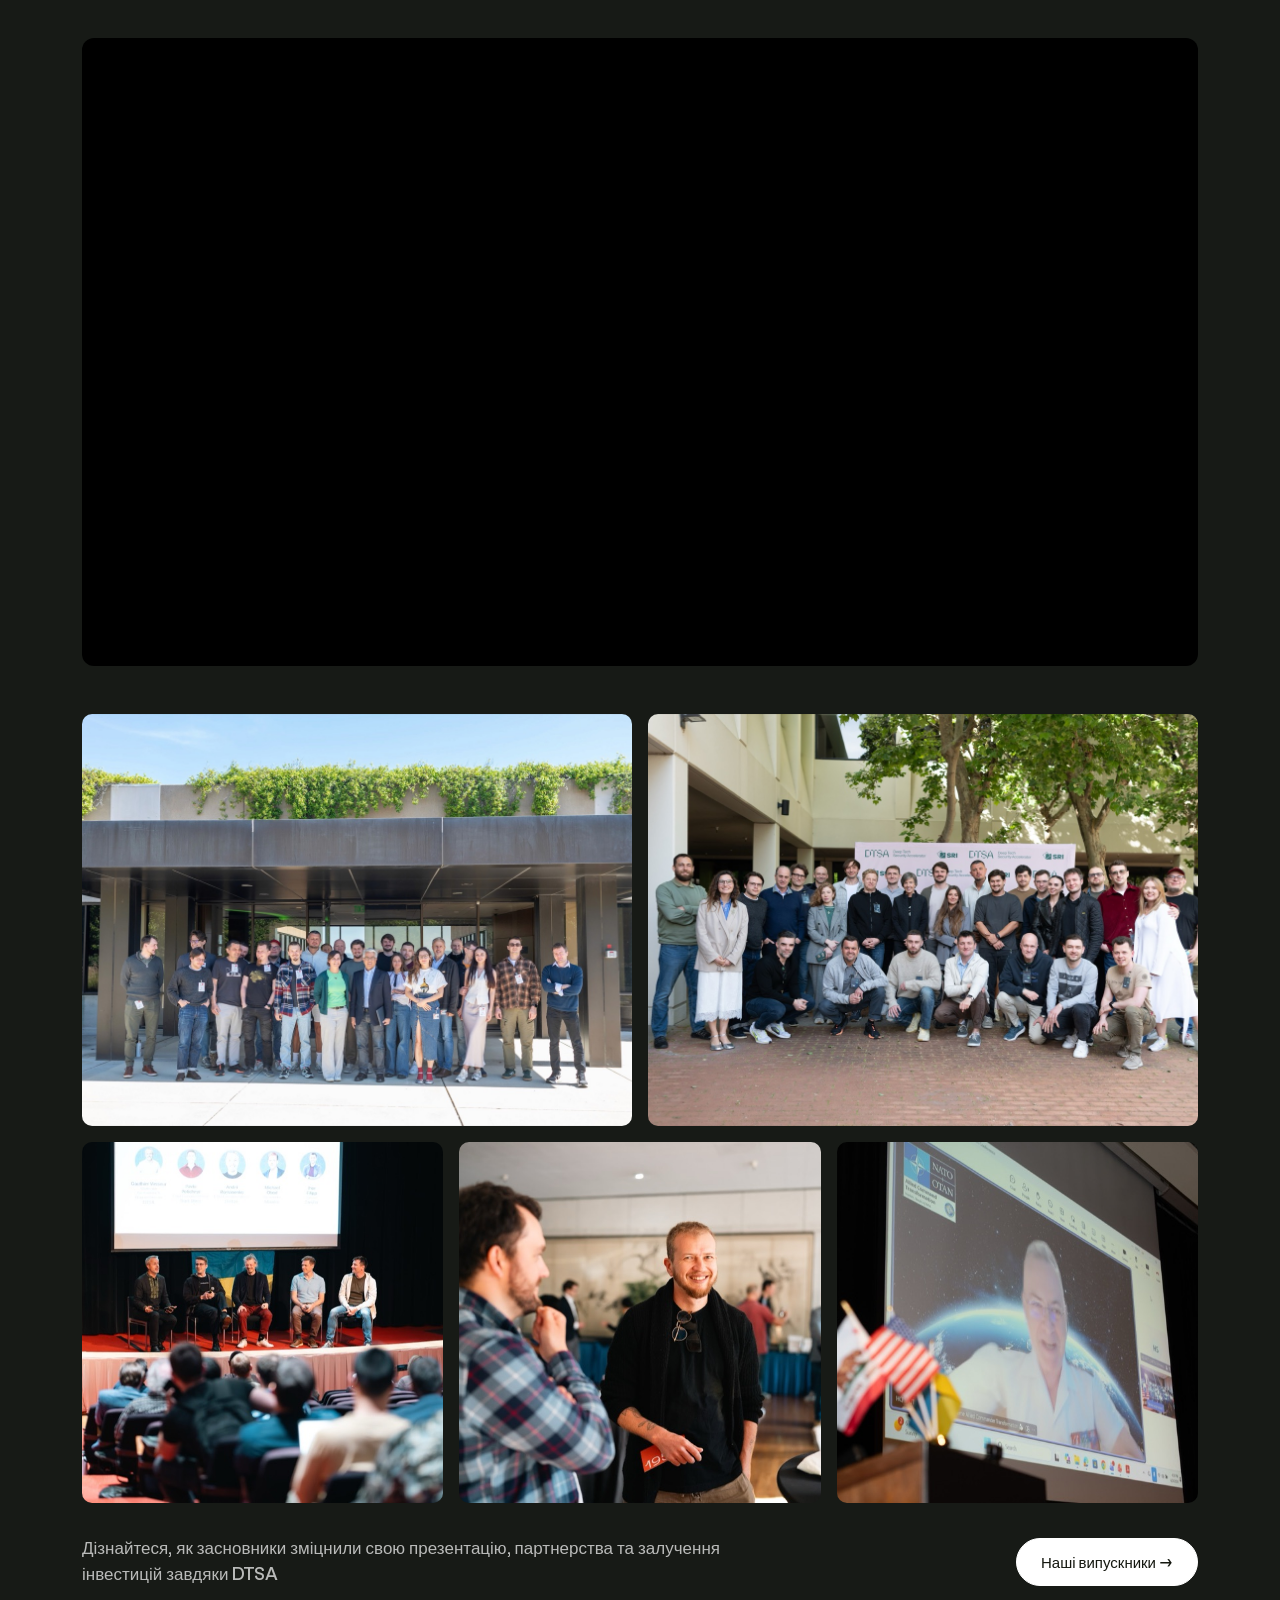
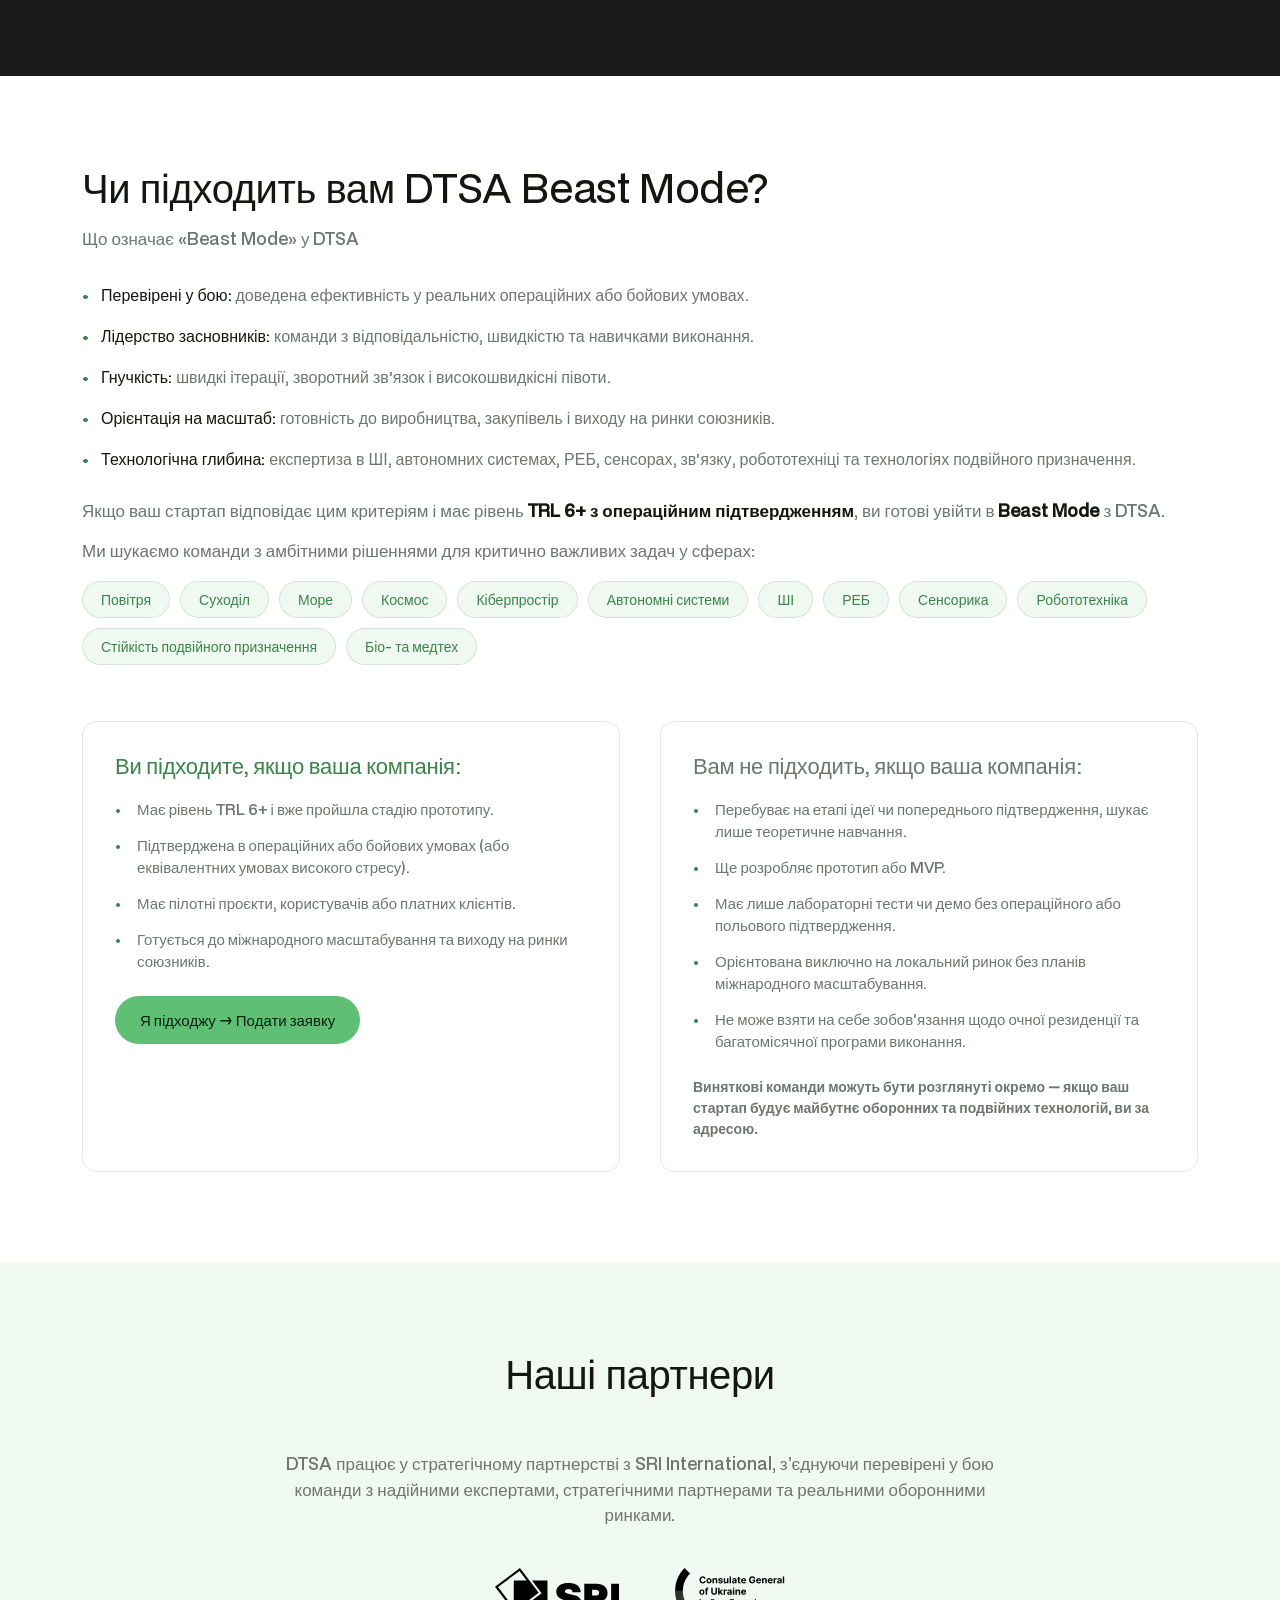
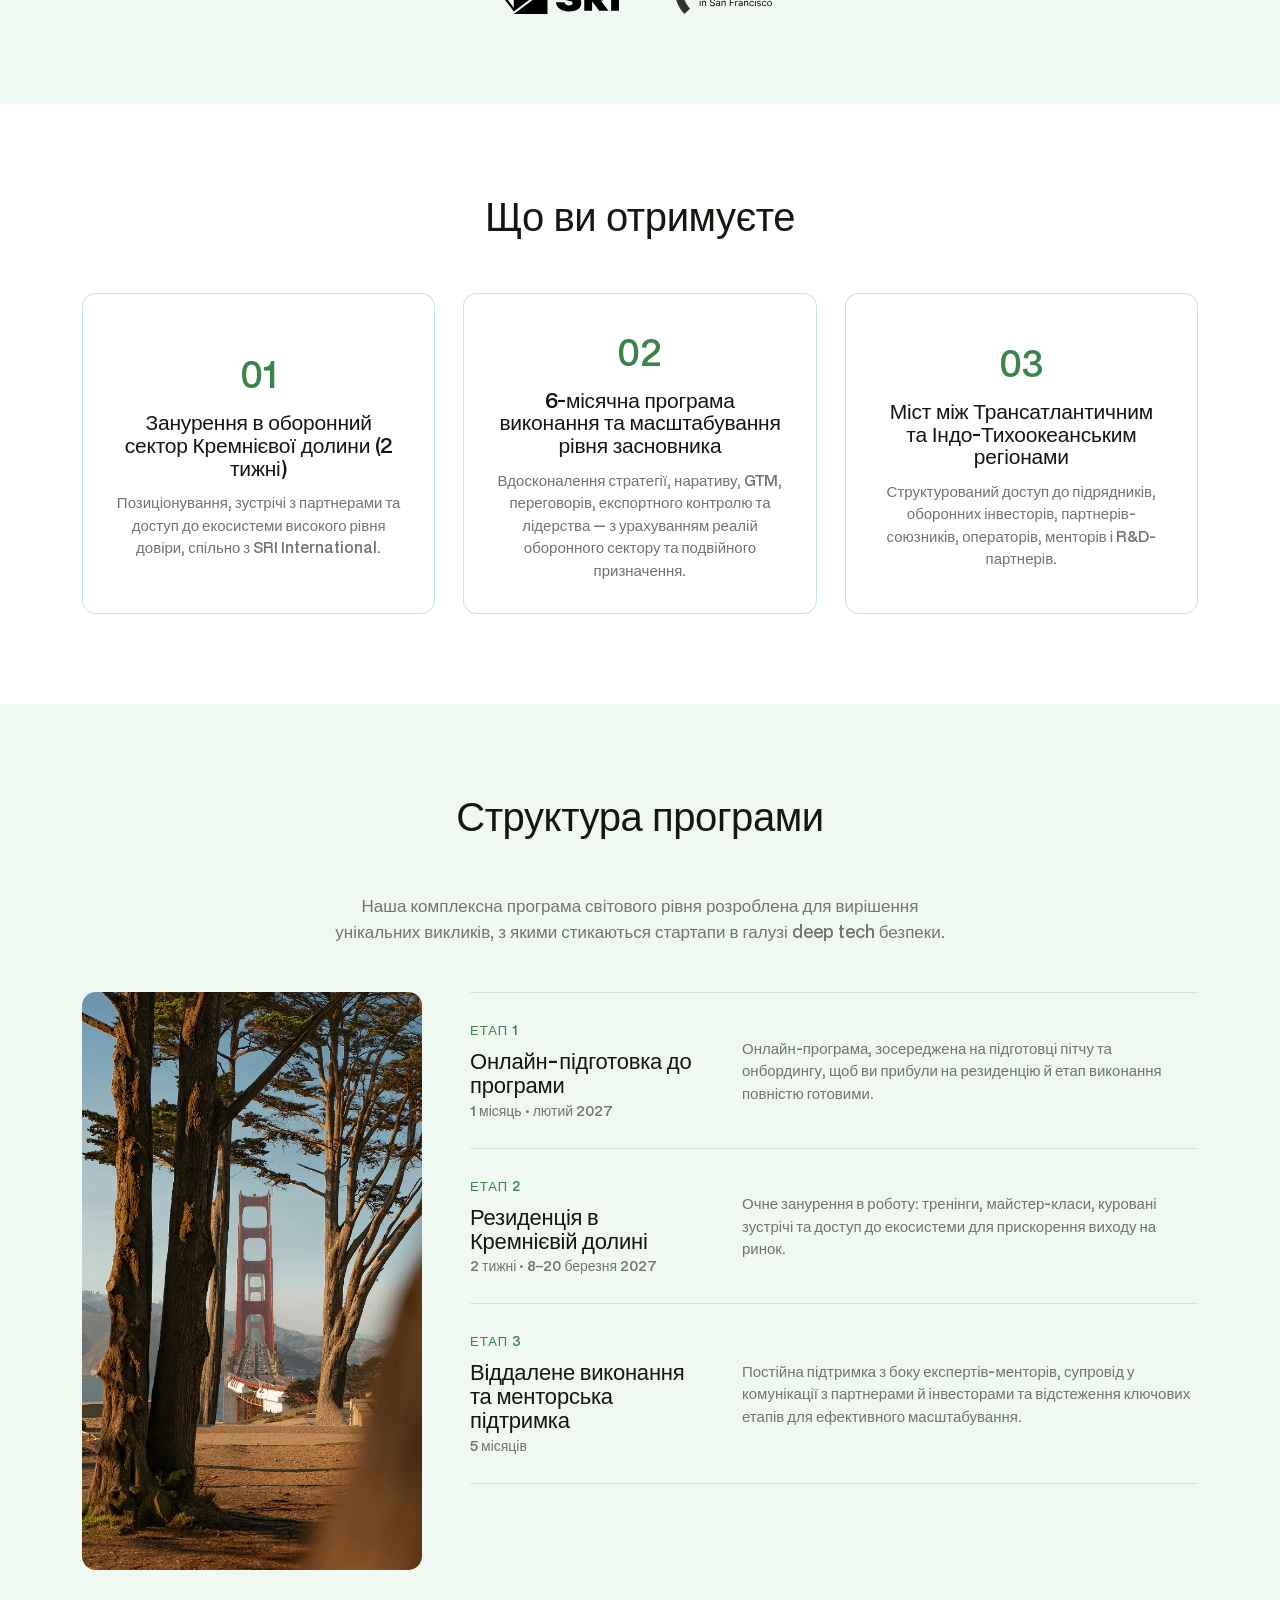
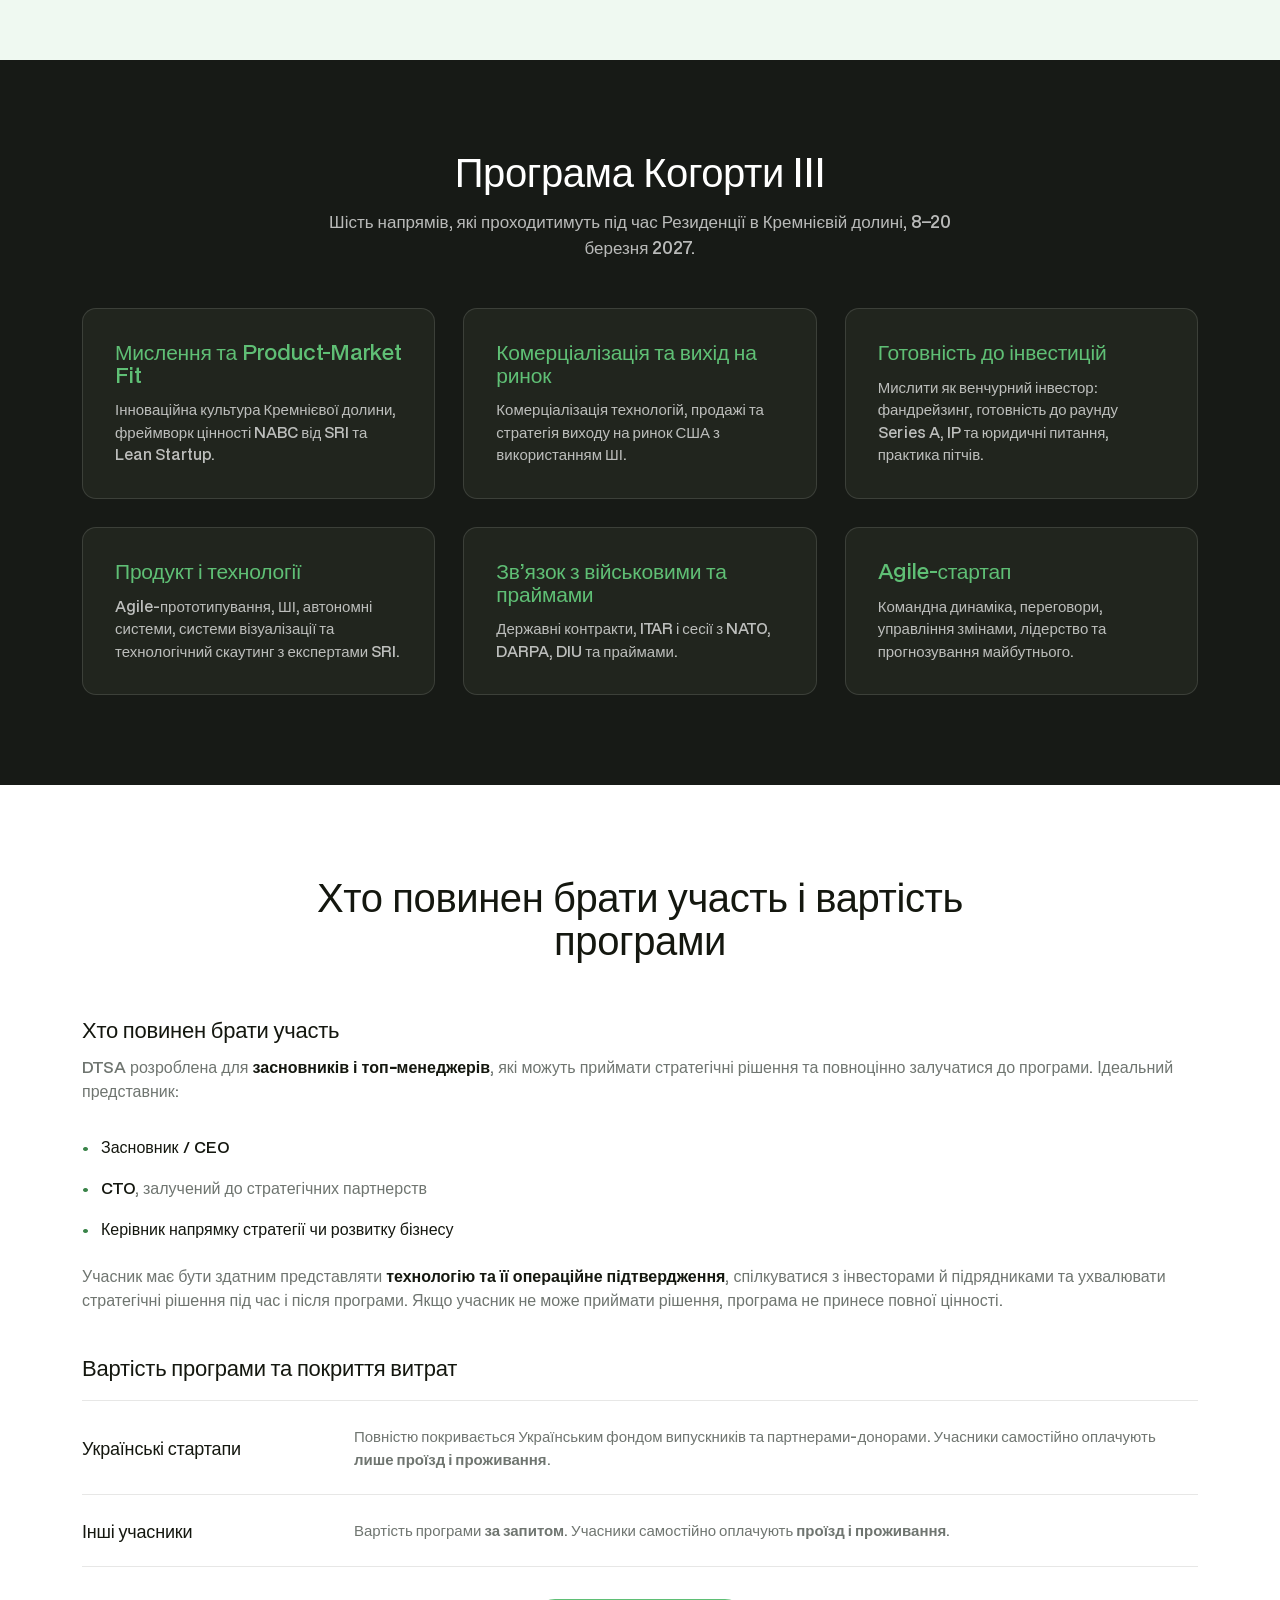
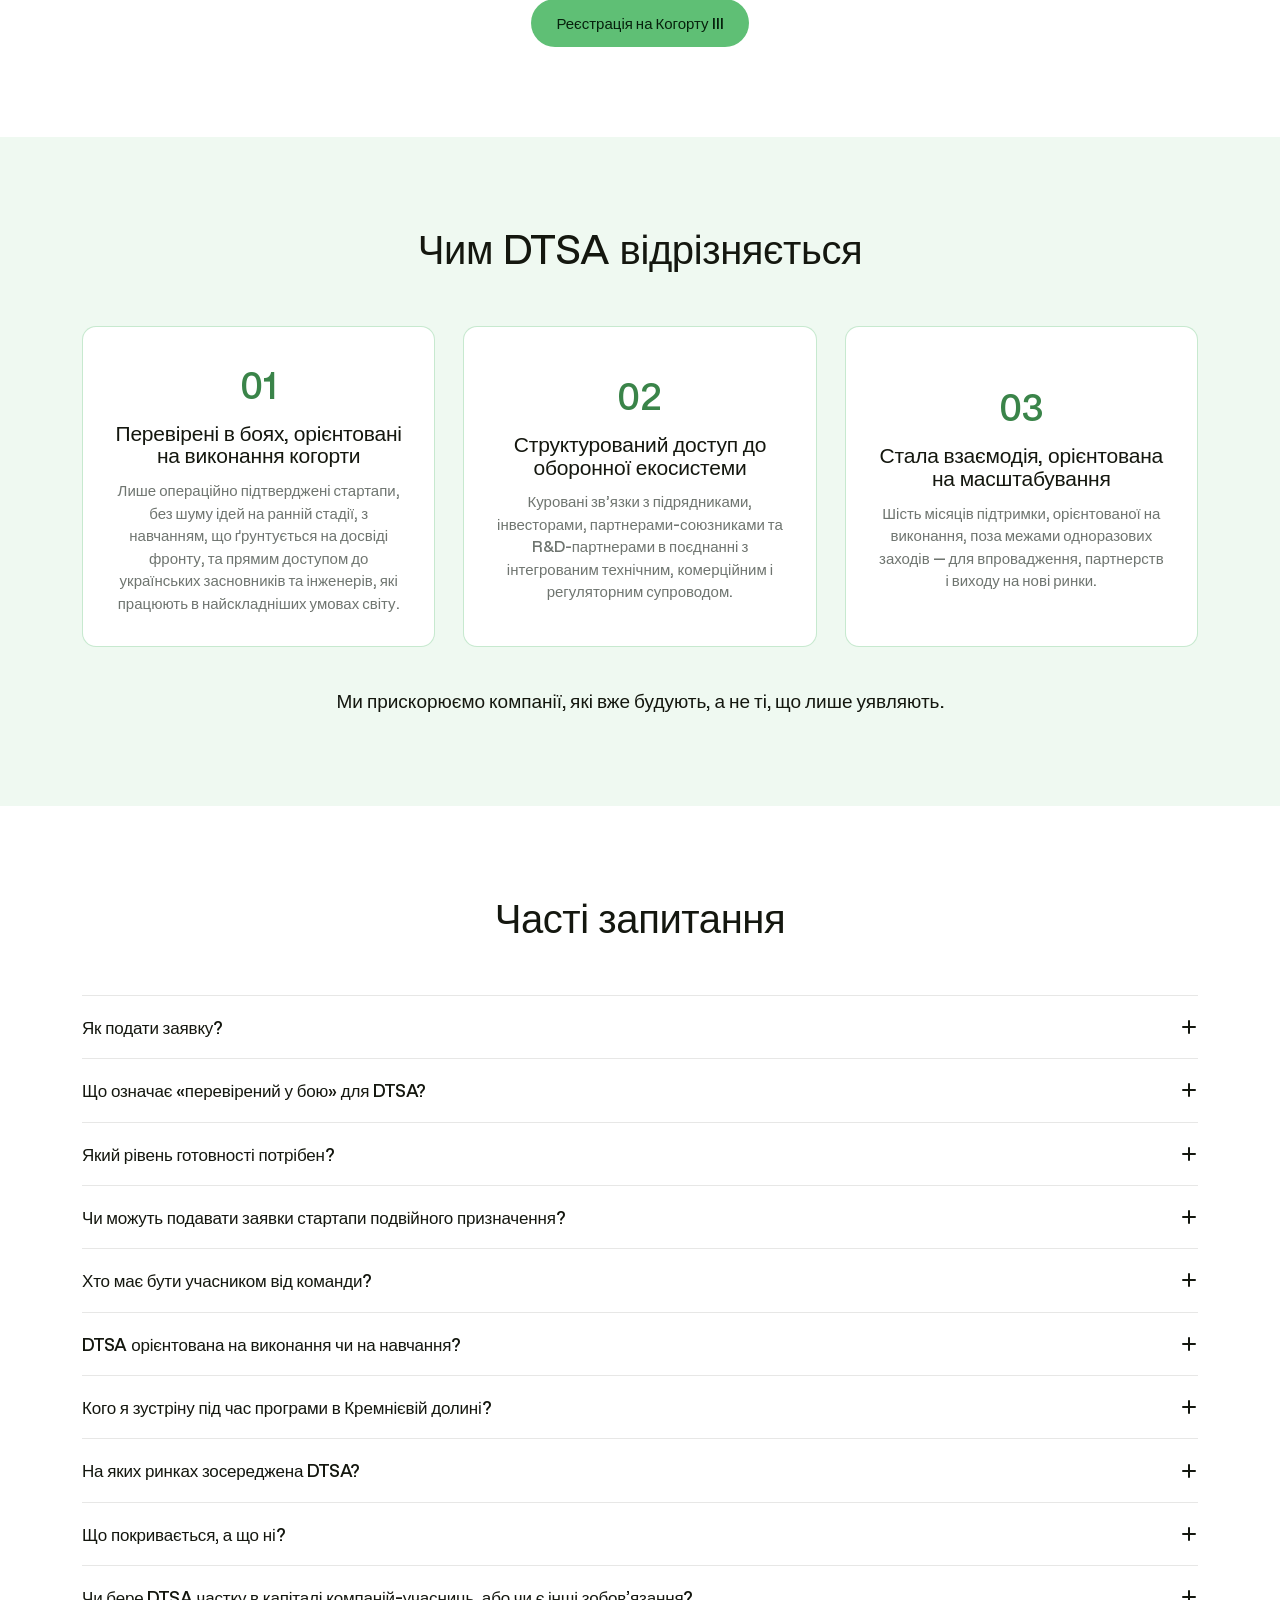
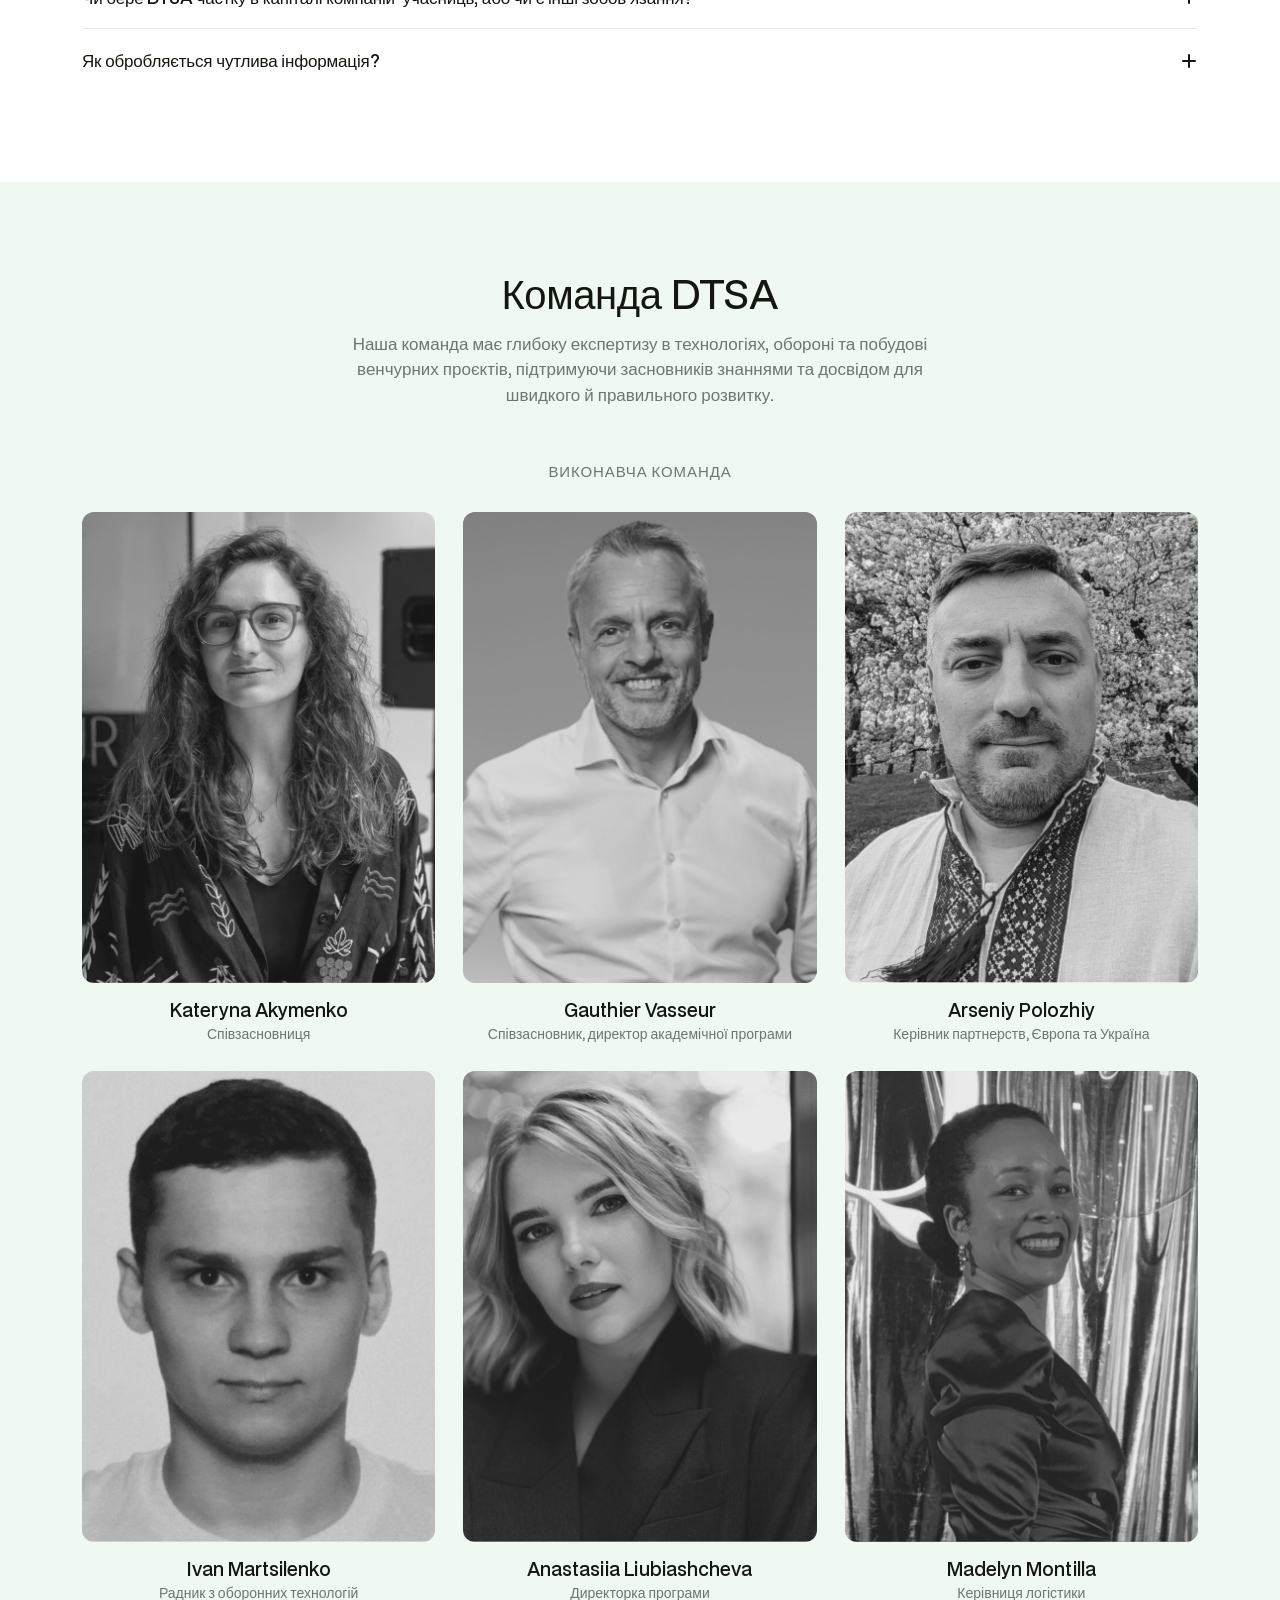
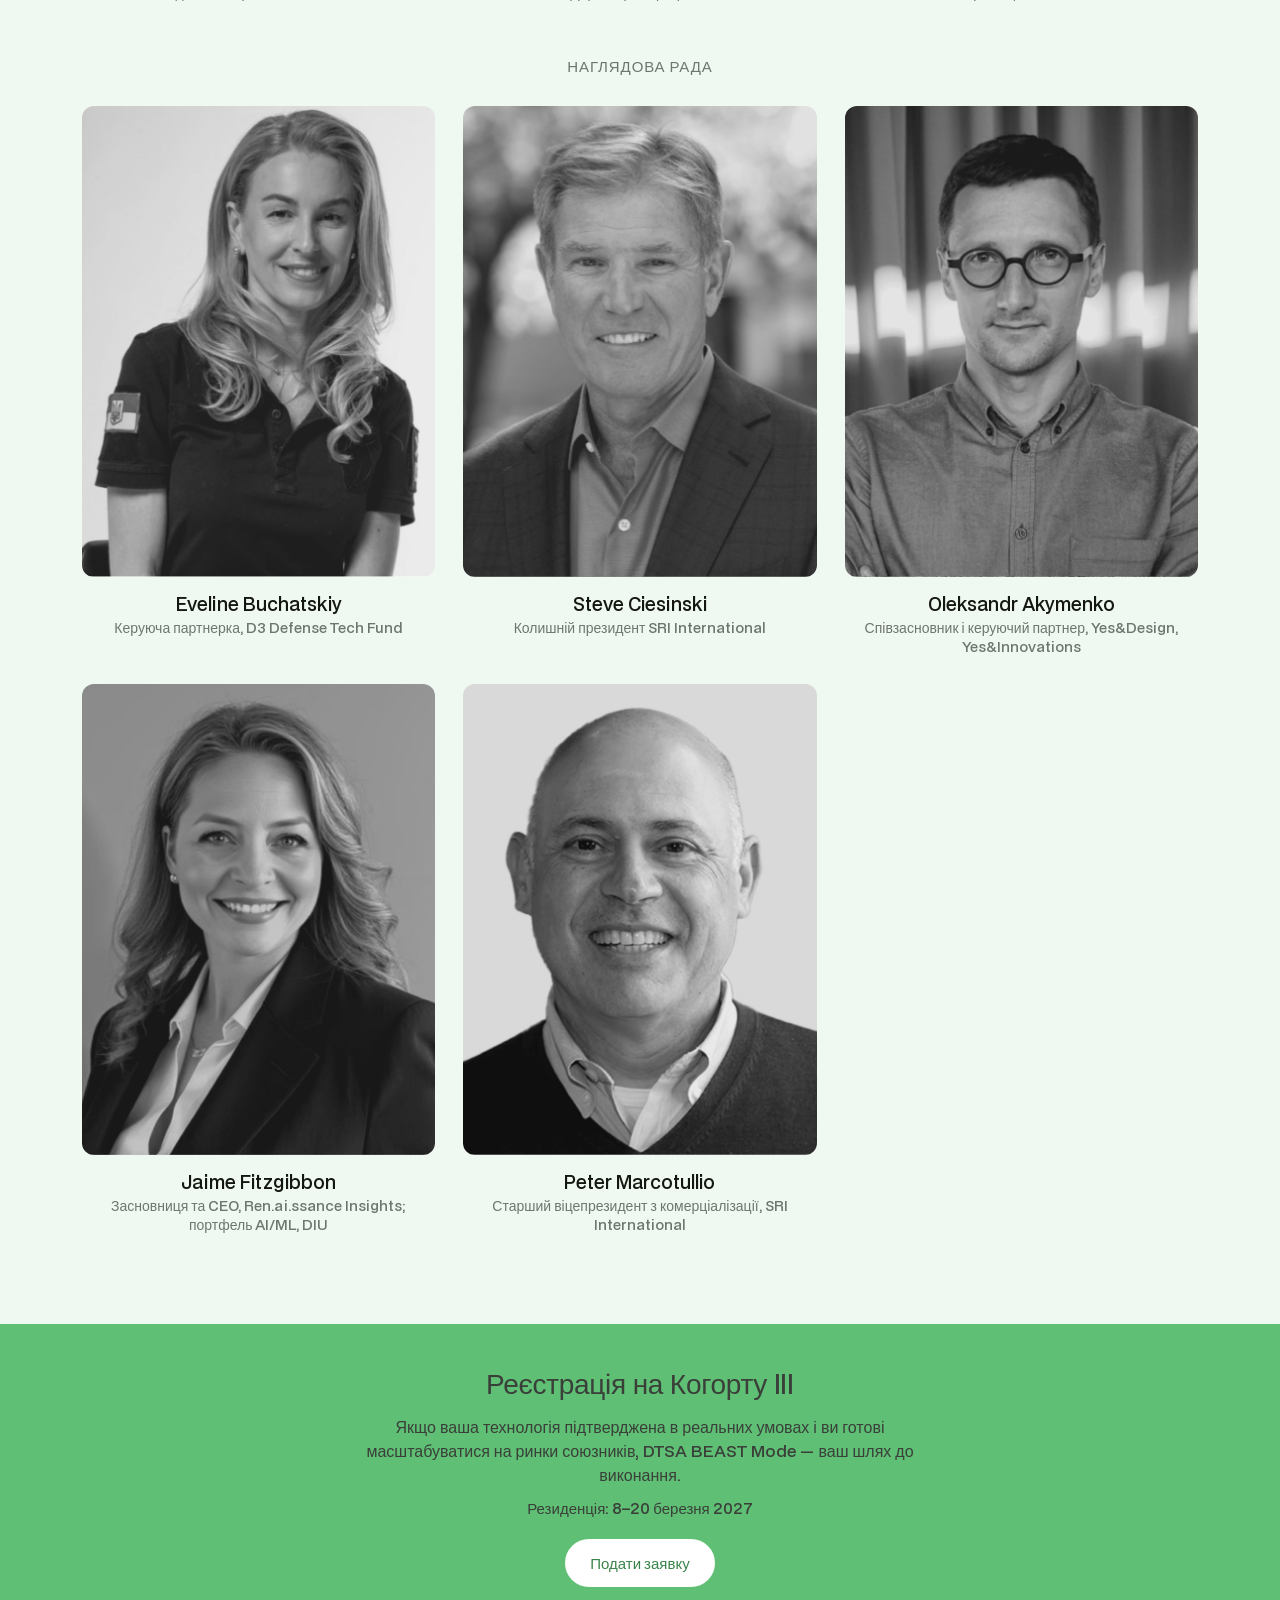
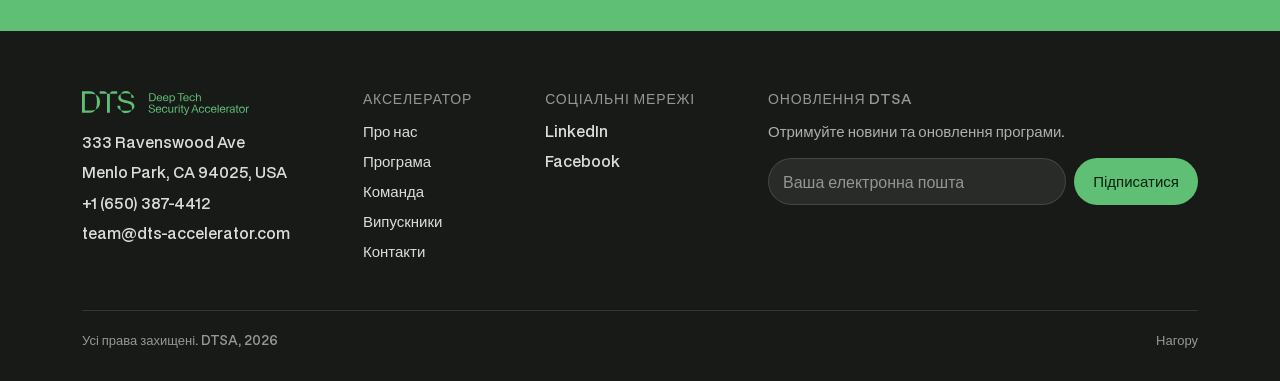
==== commit 8db81f45: "Homepage: photo carousel, allied headline, updated deadline and stats - Add an auto-advancing cohort" ====
--- a/uk/index.html
+++ b/uk/index.html
@@ -48,7 +48,7 @@
   <div class="wrap">
     <h2>Реальні команди. Реальні результати.<br>Вимірювані показники після програми.</h2>
     <div class="stats-grid">
-      <div class="stat"><div class="num">65M+</div><div class="label">Залучено після програми</div></div>
+      <div class="stat"><div class="num">75M+</div><div class="label">Залучено після програми</div></div>
       <div class="stat"><div class="num">42</div><div class="label">Стартапи</div></div>
       <div class="stat"><div class="num">80+</div><div class="label">Зв&rsquo;язків в оборонній екосистемі США</div></div>
       <div class="stat"><div class="num">DIU</div><div class="label">Укладені партнерства</div></div>
--- a/styles.css
+++ b/styles.css
@@ -86,6 +86,7 @@
 .main-nav a {
   font-size: 15px;
   color: var(--ink);
+  white-space: nowrap;
 }
 .main-nav a:hover { color: var(--green-dark); }
 .header-actions { display: flex; align-items: center; gap: 20px; }
@@ -280,6 +281,55 @@
 .card p, .card-dark p { color: var(--gray); font-size: 15px; }
 .card-dark p { color: rgba(255,255,255,0.7); }
 .card .tag { color: var(--green-dark); font-size: 36px; font-weight: 500; margin-bottom: 12px; }
+
+/* Hero secondary action */
+.hero-actions { display: flex; flex-direction: column; align-items: center; gap: 16px; margin-top: 40px; }
+.hero .hero-actions .btn-hero { margin-top: 0; padding: 20px 44px; font-size: 19px; white-space: normal; text-align: center; }
+.hero-dates { font-size: 16px; color: rgba(255,255,255,0.88); }
+.hero-dates b { color: var(--green); font-weight: 500; }
+@media (max-width: 600px) {
+  .hero-dates span { display: block; }
+  .hero-dates .sep { display: none; }
+  .hero .hero-actions .btn-hero { padding: 18px 28px; font-size: 17px; }
+}
+
+/* Photo carousel */
+.photo-carousel-section { padding: 64px 32px; }
+.photo-carousel { max-width: 720px; margin: 0 auto; }
+.photo-carousel-track { position: relative; aspect-ratio: 3 / 2; border-radius: 14px; overflow: hidden; background: var(--mint); }
+.photo-carousel-track img { position: absolute; inset: 0; width: 100%; height: 100%; object-fit: cover; opacity: 0; transition: opacity 0.9s ease; }
+.photo-carousel-track img.is-active { opacity: 1; }
+.photo-carousel-dots { display: flex; justify-content: center; gap: 10px; margin-top: 18px; }
+.photo-carousel-dots button { width: 8px; height: 8px; padding: 0; border: 0; border-radius: 50%; background: var(--border); cursor: pointer; transition: background 0.3s ease, transform 0.3s ease; }
+.photo-carousel-dots button[aria-current="true"] { background: var(--green-dark); transform: scale(1.25); }
+@media (prefers-reduced-motion: reduce) {
+  .photo-carousel-track img { transition: none; }
+}
+@media (max-width: 600px) {
+  .photo-carousel-section { padding: 40px 16px; }
+}
+
+.section-intro { max-width: 680px; margin: -32px auto 0; font-size: 17px; color: var(--gray); }
+.stats-section .section-intro + .stats-grid { margin-top: 56px; }
+
+/* Who it's for tracks */
+.tracks-grid { text-align: left; }
+.track-card { justify-content: flex-start; }
+.track-card .track-label { color: var(--green-dark); font-size: 13px; text-transform: uppercase; letter-spacing: 0.08em; margin-bottom: 14px; }
+.track-card p b { color: var(--ink); font-weight: 500; }
+.track-card ul { list-style: none; margin: 20px 0 0; padding: 0; display: grid; gap: 10px; }
+.track-card li { font-size: 15px; color: var(--ink); padding-left: 22px; position: relative; }
+.track-card li::before { content: "\2192"; position: absolute; left: 0; color: var(--green-dark); }
+.track-who { margin-top: auto; padding-top: 24px; font-size: 15px; }
+.track-who span { display: block; padding-top: 16px; border-top: 1px solid var(--border); color: var(--gray); font-size: 13px; margin-bottom: 4px; }
+
+/* Direct access */
+.access-section .sub { max-width: 720px; }
+.access-grid { display: grid; grid-template-columns: repeat(2, 1fr); gap: 0 48px; margin-top: 40px; }
+.access-item { padding: 28px 0; border-top: 1px solid var(--border-dark); }
+.access-item h3 { color: var(--green); font-size: 22px; font-weight: 500; margin-bottom: 10px; }
+.access-item p { color: rgba(255,255,255,0.7); font-size: 15px; }
+.access-item .access-btn { margin-top: 18px; padding: 10px 20px; font-size: 14px; }
 
 /* Program phases */
 .phase-layout { display: grid; grid-template-columns: 340px 1fr; gap: 48px; margin-top: 48px; text-align: left; }
@@ -527,6 +577,11 @@
 .legal-section .updated { color: var(--gray); font-size: 14px; margin-bottom: 8px; }
 .legal-section h1 { font-size: 34px; margin-bottom: 24px; }
 .legal-section p { color: var(--ink); font-size: 16px; }
+
+@media (max-width: 1150px) {
+  .main-nav { gap: 22px; }
+  .header-actions { gap: 12px; }
+}
 
 @media (max-width: 900px) {
   .site-header .wrap { flex-wrap: wrap; height: auto; padding-top: 20px; padding-bottom: 20px; }
@@ -553,7 +608,8 @@
   .main-nav li { border-top: 1px solid var(--border); }
   .main-nav a { display: block; padding: 14px 2px; font-size: 16px; }
 
-  .stats-grid, .cards-grid, .fit-columns { grid-template-columns: 1fr; }
+  .stats-grid, .cards-grid, .fit-columns, .access-grid { grid-template-columns: 1fr; }
+  .section-intro { margin-top: -24px; }
   .team-grid { grid-template-columns: repeat(2, 1fr); }
   .logo-grid { grid-template-columns: repeat(2, 1fr); }
   .gallery-grid, .gallery-row-bottom { grid-template-columns: 1fr; }
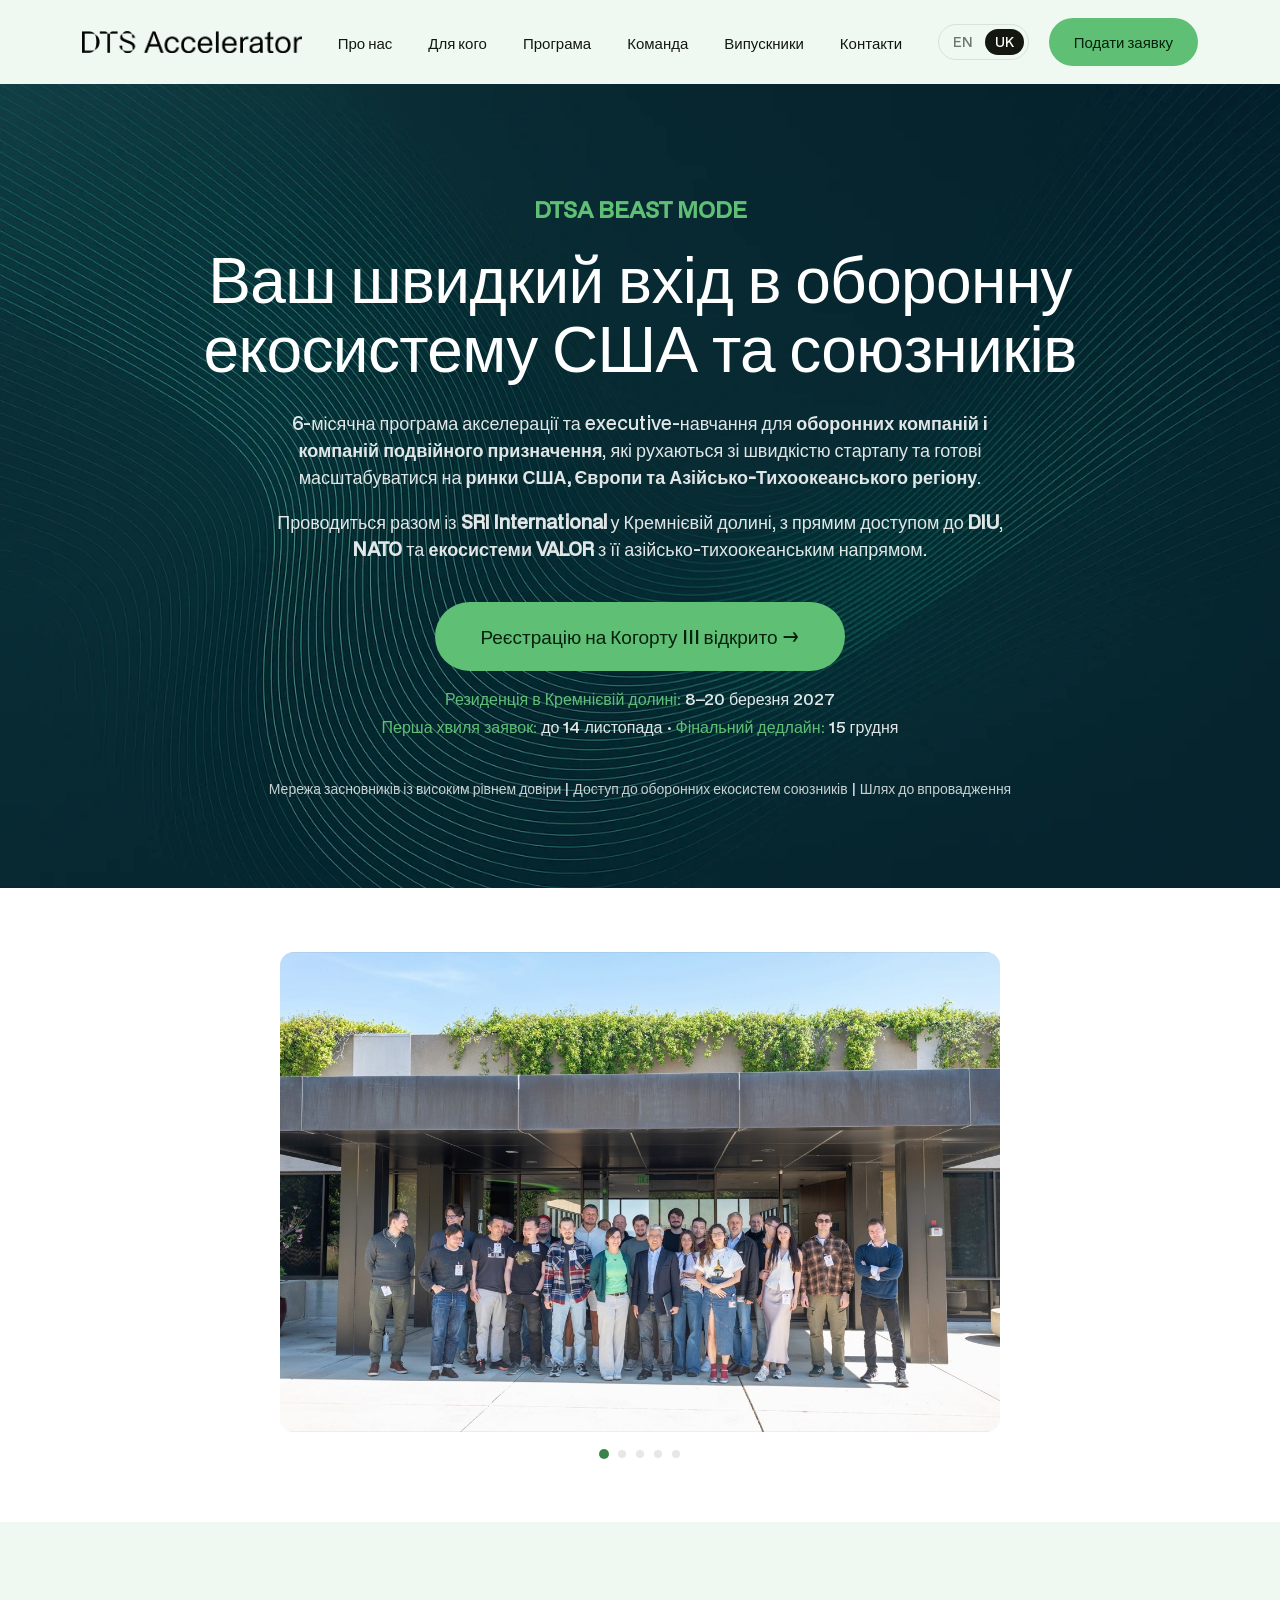
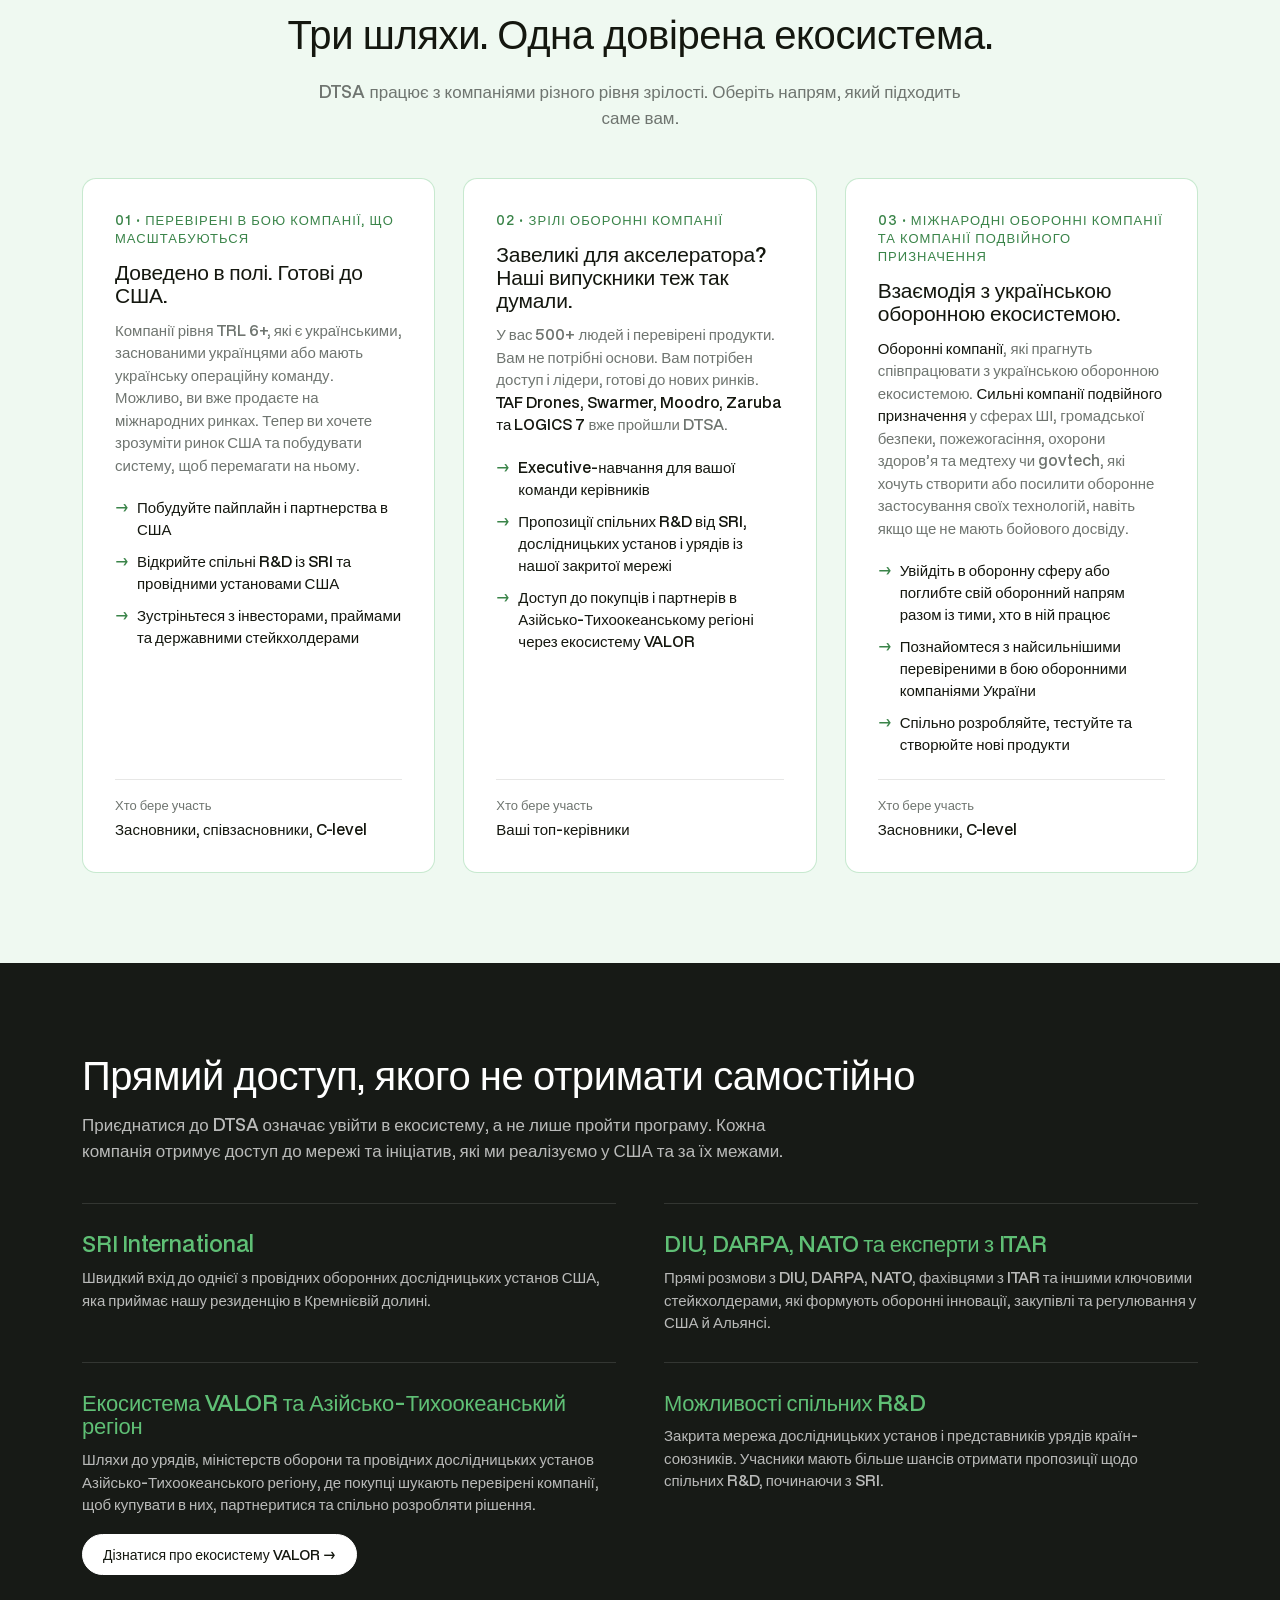
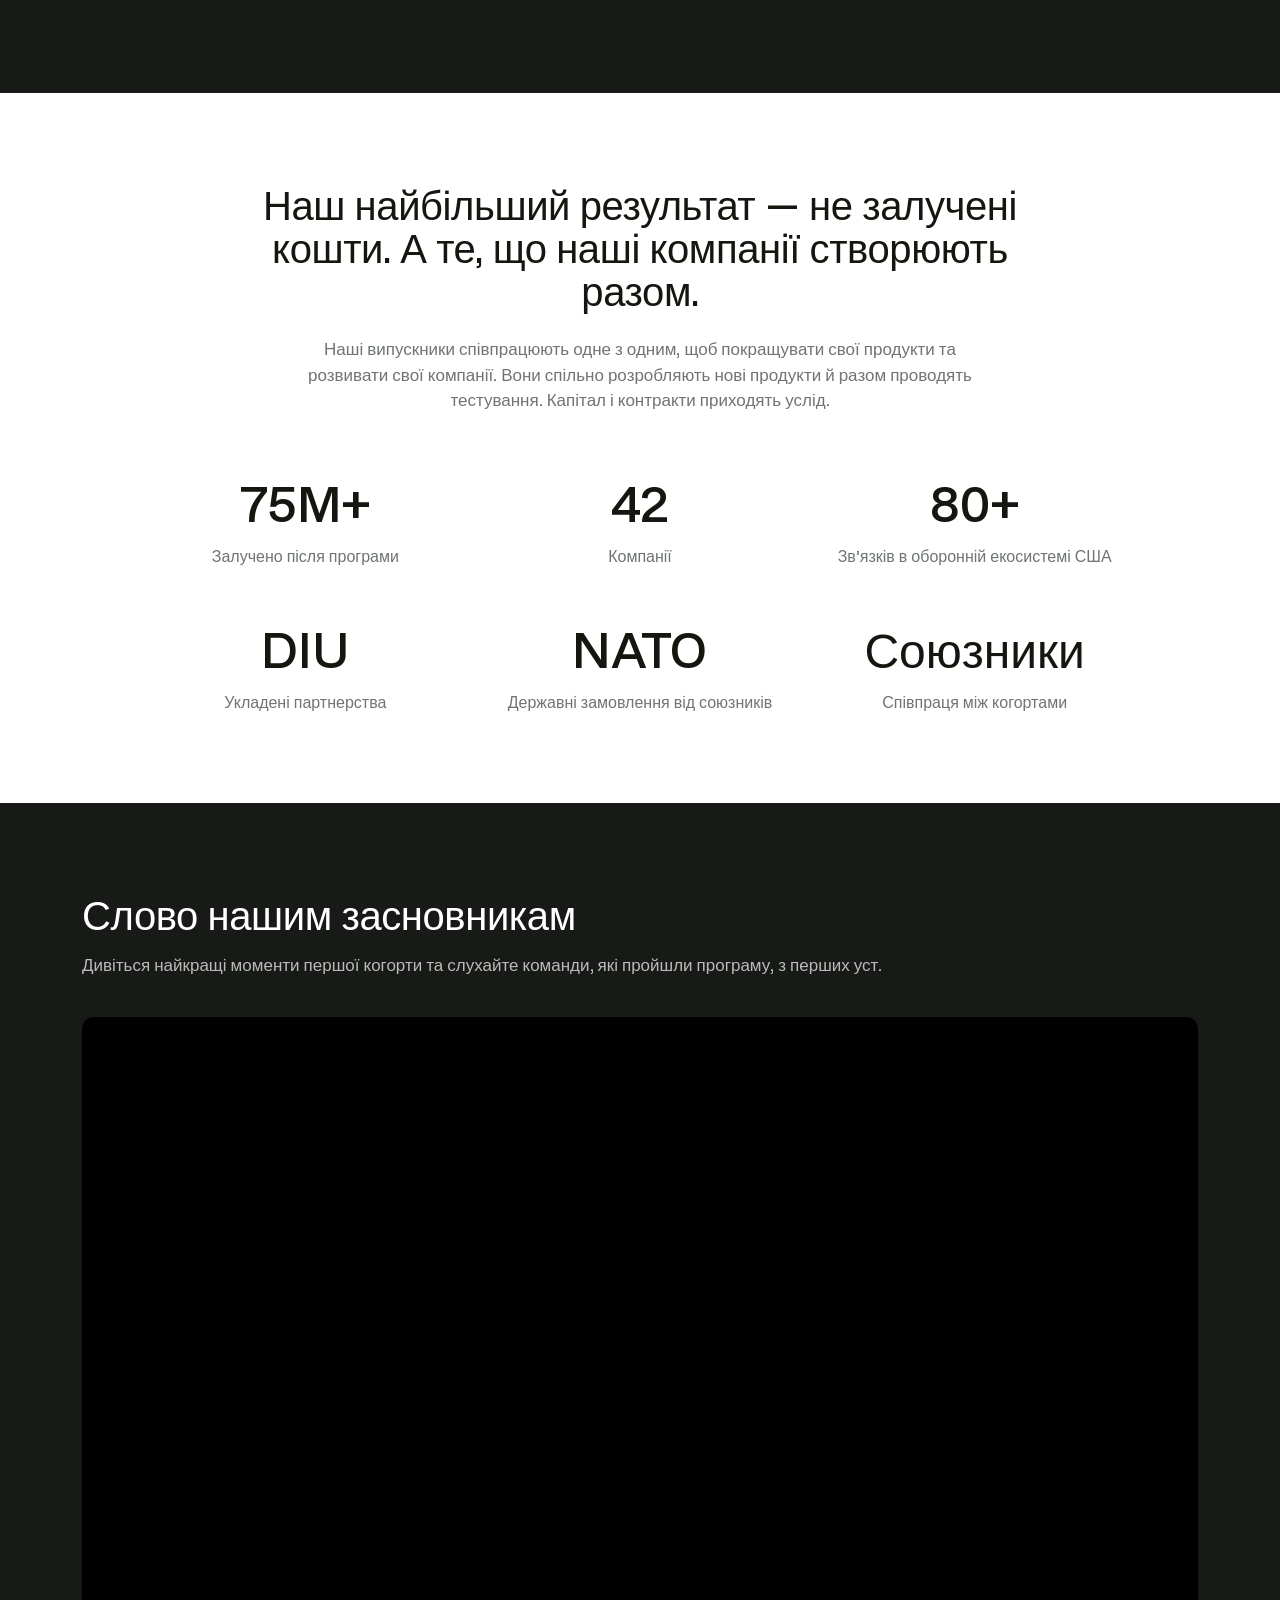
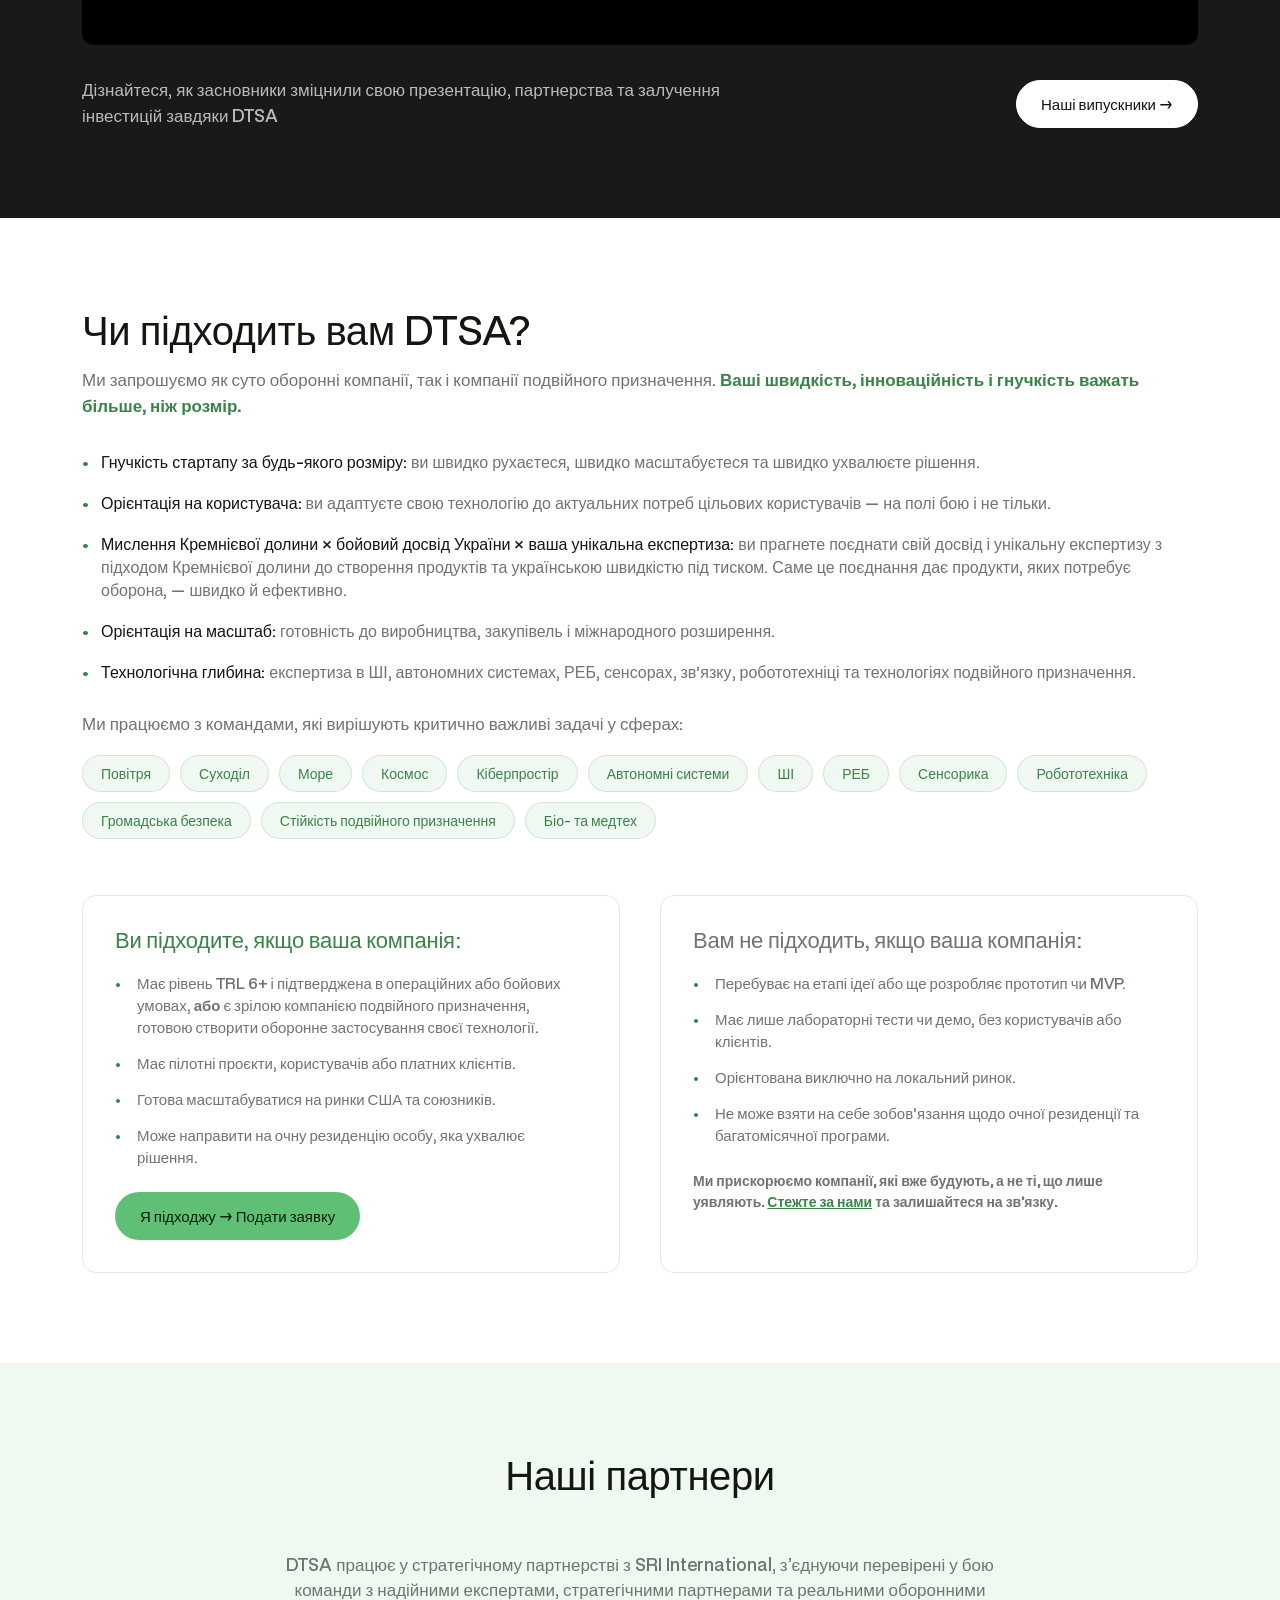
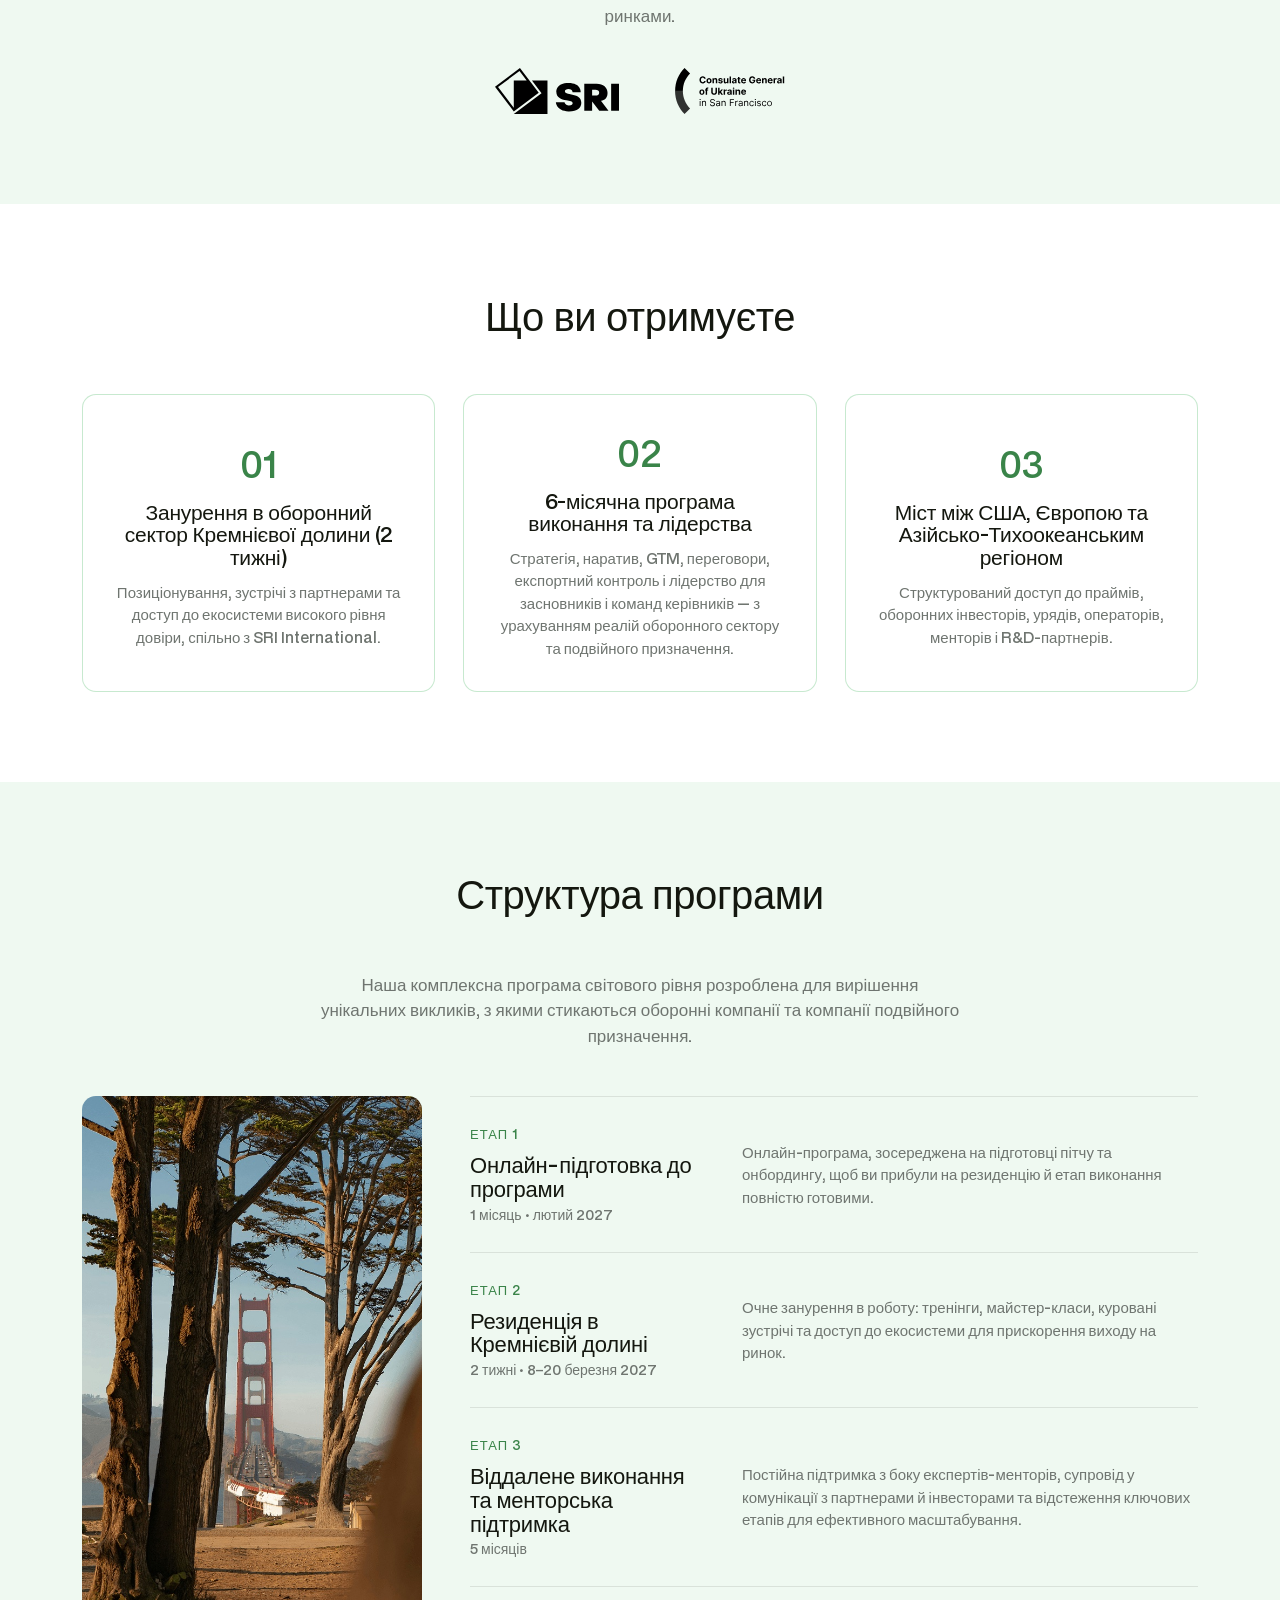
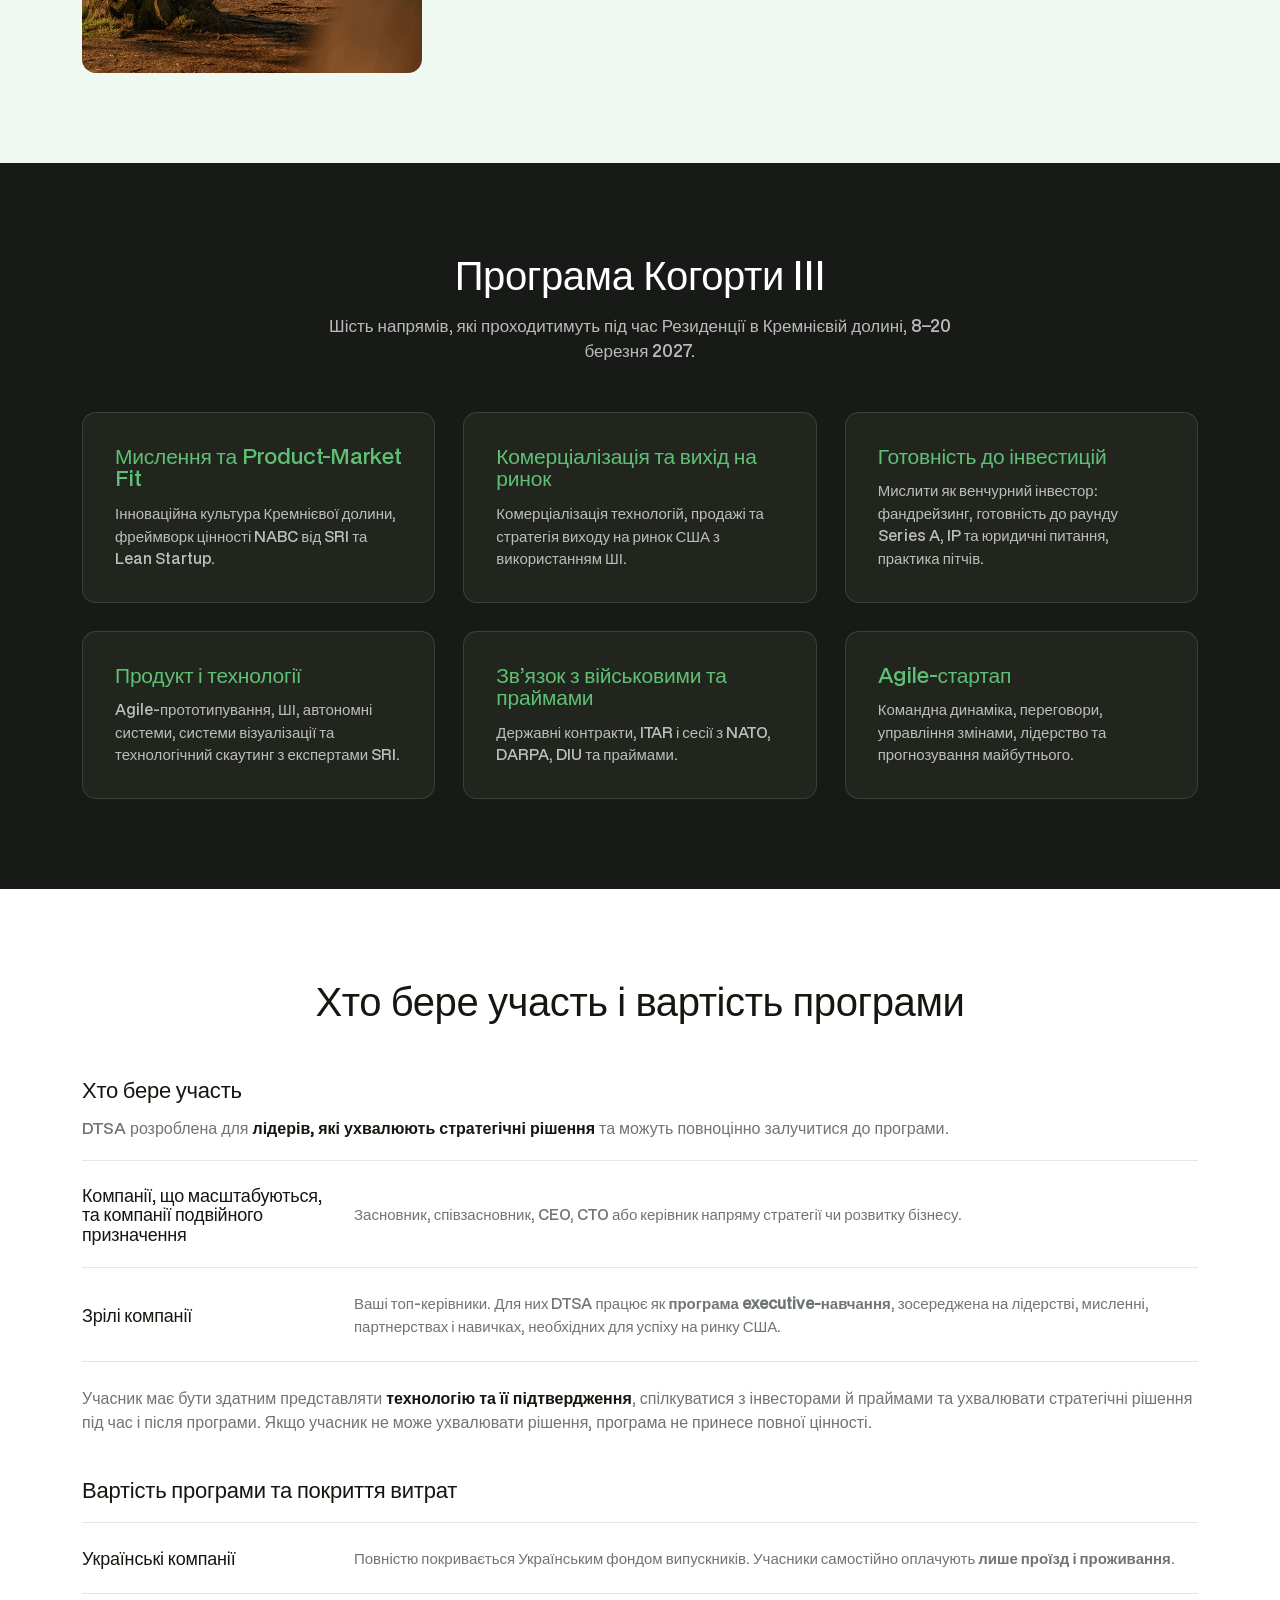
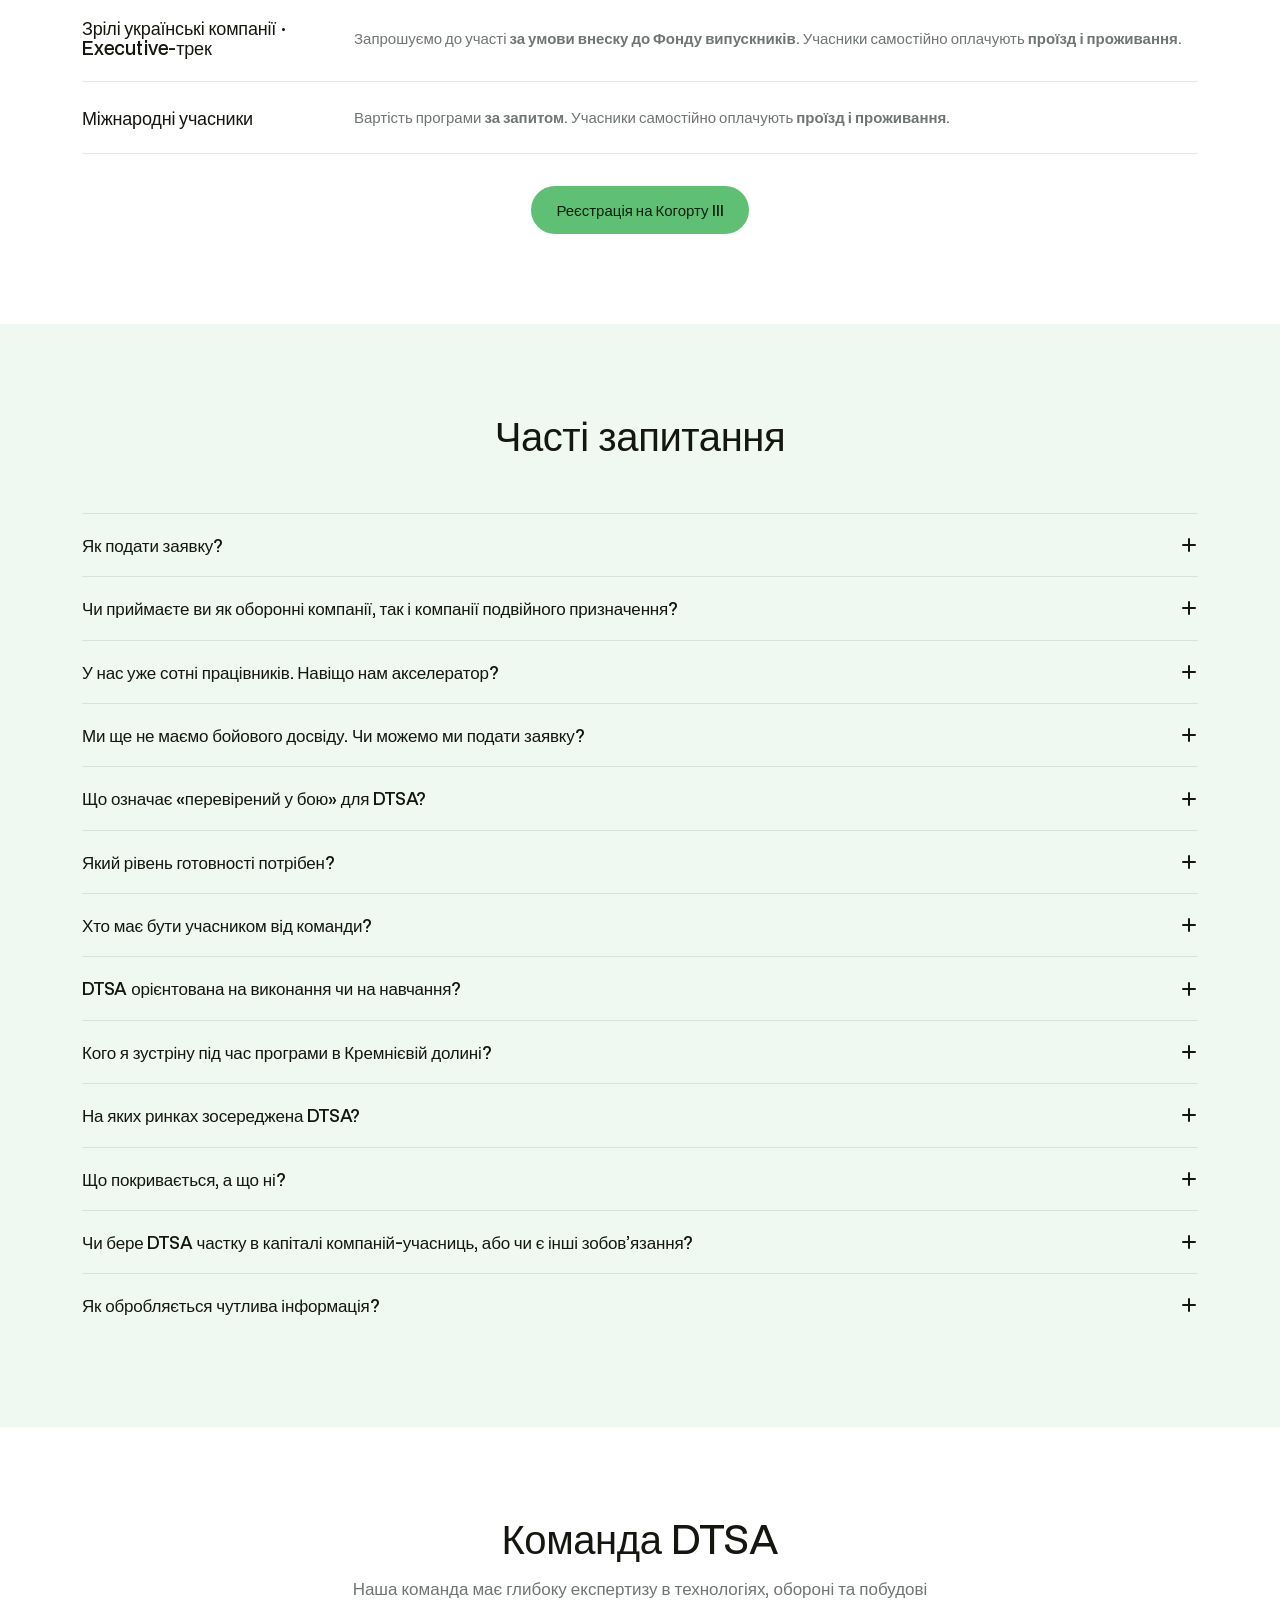
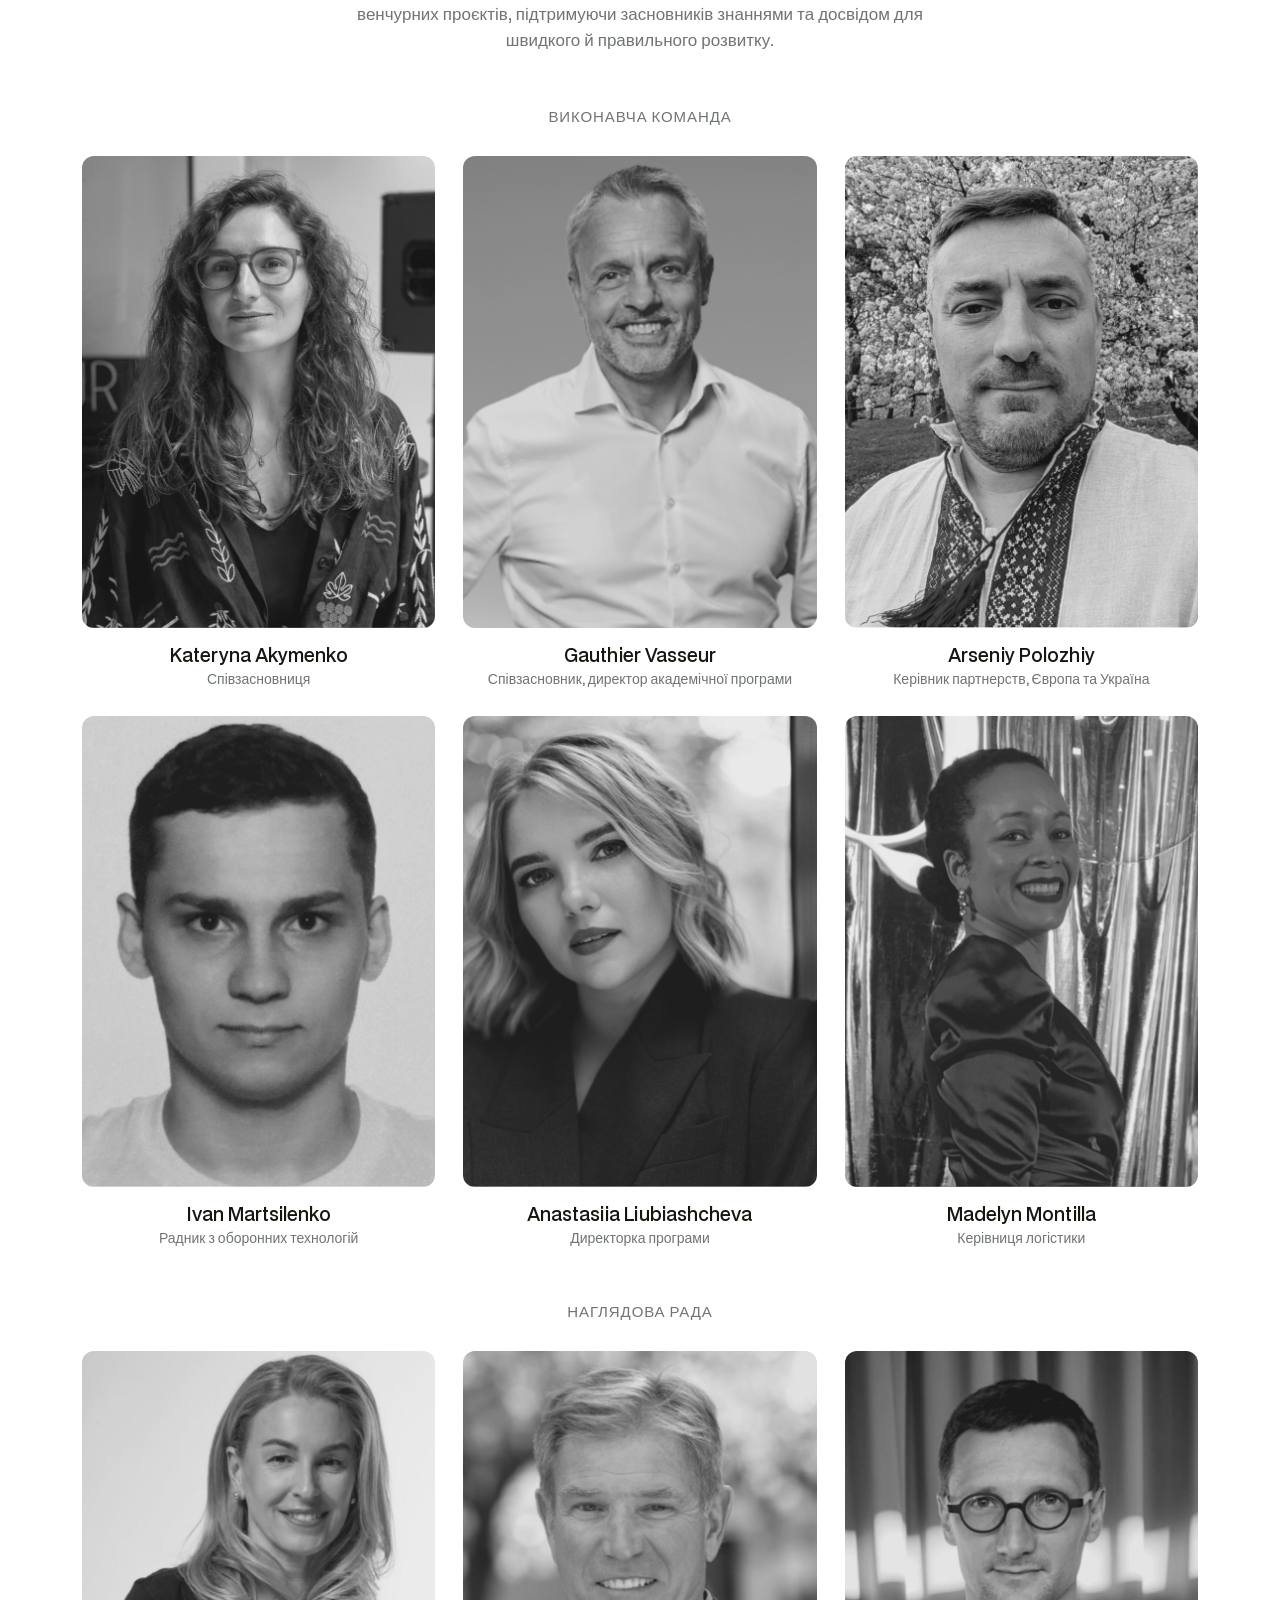
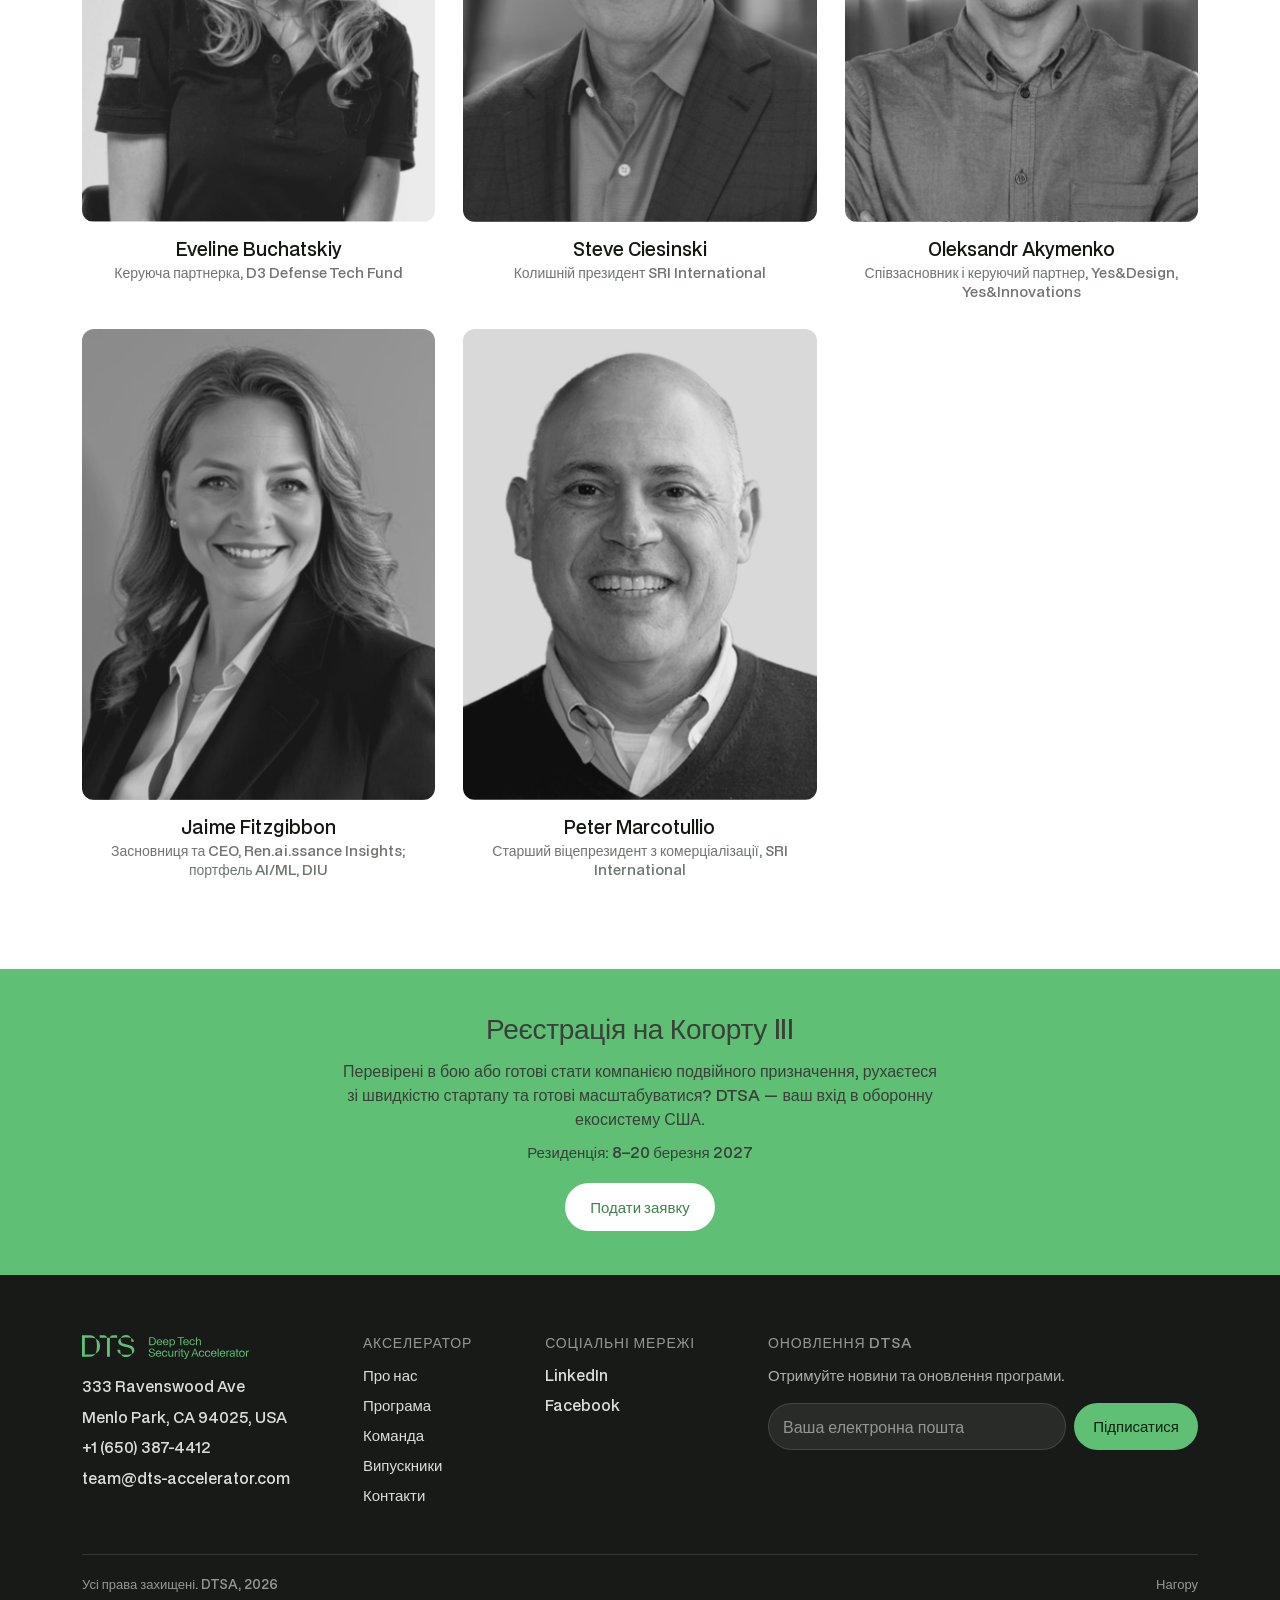
==== commit 1521f93e: "Ukrainian homepage translation + two-stage application deadline - uk/index.html: full translation of" ====
--- a/uk/index.html
+++ b/uk/index.html
@@ -3,7 +3,7 @@
 <head>
 <meta charset="utf-8">
 <meta name="viewport" content="width=device-width, initial-scale=1">
-<title>Deep Tech Security Accelerator | Програма для стартапів подвійного призначення разом із SRI International</title>
+<title>Deep Tech Security Accelerator | Програма для оборонних компаній і компаній подвійного призначення разом із SRI International</title>
 <link rel="stylesheet" href="../styles.css">
 </head>
 <body>
@@ -14,6 +14,7 @@
     <nav>
       <ul class="main-nav">
         <li><a href="#about">Про нас</a></li>
+        <li><a href="#tracks">Для кого</a></li>
         <li><a href="#program">Програма</a></li>
         <li><a href="#team">Команда</a></li>
         <li><a href="./alumni.html">Випускники</a></li>
@@ -36,20 +37,108 @@
 <section class="hero" id="about">
   <div class="wrap" style="padding:0">
     <div class="eyebrow">DTSA BEAST MODE</div>
-    <h1>Від бойового підтвердження до<br>масштабування на ринки союзників</h1>
-    <p class="lede">6-місячний акселератор для <b>оборонних стартапів і стартапів подвійного призначення рівня TRL 6+</b>, які вже довели свою ефективність в <b>операційних або бойових умовах</b> і готові вийти на <b>ринки США, Європи, Індо-Тихоокеанського регіону та союзників</b>.</p>
-    <p class="lede">Проводиться разом із <b>SRI International</b> у Кремнієвій долині — це відкриває доступ до надійної екосистеми, що охоплює <b>дослідження на рівні DARPA</b>, <b>шляхи у стилі DIU</b>, партнерів НАТО, підрядників і мережі союзних міністерств оборони.</p>
-    <a class="btn btn-primary" href="https://forms.gle/uURVsMgo7BywUbKDA" target="_blank" rel="noopener">Реєстрація на Когорту III</a>
-    <div class="taglines">Резиденція в Кремнієвій долині | Мережа засновників із високим рівнем довіри | Доступ до оборонних екосистем союзників | Шлях до впровадження</div>
+    <h1>Ваш швидкий вхід в оборонну<br>екосистему США та союзників</h1>
+    <p class="lede">6-місячна програма акселерації та executive-навчання для <b>оборонних компаній і компаній подвійного призначення</b>, які рухаються зі швидкістю стартапу та готові масштабуватися на <b>ринки США, Європи та Азійсько-Тихоокеанського регіону</b>.</p>
+    <p class="lede">Проводиться разом із <b>SRI International</b> у Кремнієвій долині, з прямим доступом до <b>DIU</b>, <b>NATO</b> та <b>екосистеми VALOR</b> з її азійсько-тихоокеанським напрямом.</p>
+    <div class="hero-actions">
+      <a class="btn btn-primary btn-hero" href="https://forms.gle/uURVsMgo7BywUbKDA" target="_blank" rel="noopener">Реєстрацію на Когорту III відкрито&nbsp;&rarr;</a>
+      <div class="hero-dates">
+        <p><b>Резиденція в Кремнієвій долині:</b> 8&ndash;20 березня 2027</p>
+        <p><span><b>Перша хвиля заявок:</b> до 14 листопада</span><span class="sep"> &middot; </span><span><b>Фінальний дедлайн:</b> 15 грудня</span></p>
+      </div>
+    </div>
+    <div class="taglines">Мережа засновників із високим рівнем довіри | Доступ до оборонних екосистем союзників | Шлях до впровадження</div>
+  </div>
+</section>
+
+<section class="photo-carousel-section">
+  <div class="photo-carousel" aria-roledescription="carousel" aria-label="Фото когорт DTSA">
+    <div class="photo-carousel-track">
+      <img class="is-active" src="../images/pXbtxjGYFY7zHiKwQMCrr6eKI.jpg" alt="Когорта DTSA в SRI International" width="1250" height="832">
+      <img src="../images/XBU17T70quFy3NrSGR3PQmWS75I.jpg" alt="Панель засновників на сцені в SRI International" width="820" height="546" loading="lazy">
+      <img src="../images/jdEGOGVO1mwaPeIyOkYmYsUPMv8.jpg" alt="Спільне фото когорти DTSA" width="1250" height="832" loading="lazy">
+      <img src="../images/CCnvrqX5CnmjzCCRlw3AnhnLT4.jpg" alt="Нетворкінг засновників під час резиденції" width="820" height="546" loading="lazy">
+      <img src="../images/bkoVaLoLUnThl3KTborkkP51EYg.jpg" alt="Спікер NATO долучається до сесії резиденції онлайн" width="820" height="545" loading="lazy">
+    </div>
+    <div class="photo-carousel-dots"></div>
+  </div>
+</section>
+
+<section class="stats-section mint-section" id="tracks">
+  <div class="wrap">
+    <h2>Три шляхи. Одна довірена екосистема.</h2>
+    <p class="section-intro">DTSA працює з компаніями різного рівня зрілості. Оберіть напрям, який підходить саме вам.</p>
+    <div class="cards-grid tracks-grid">
+      <div class="card track-card">
+        <div class="track-label">01 &middot; Перевірені в бою компанії, що масштабуються</div>
+        <h3>Доведено в полі. Готові до США.</h3>
+        <p>Компанії рівня TRL 6+, які є українськими, заснованими українцями або мають українську операційну команду. Можливо, ви вже продаєте на міжнародних ринках. Тепер ви хочете зрозуміти ринок США та побудувати систему, щоб перемагати на ньому.</p>
+        <ul>
+          <li>Побудуйте пайплайн і партнерства в США</li>
+          <li>Відкрийте спільні R&amp;D із SRI та провідними установами США</li>
+          <li>Зустріньтеся з інвесторами, праймами та державними стейкхолдерами</li>
+        </ul>
+        <div class="track-who"><span>Хто бере участь</span>Засновники, співзасновники, C-level</div>
+      </div>
+      <div class="card track-card">
+        <div class="track-label">02 &middot; Зрілі оборонні компанії</div>
+        <h3>Завеликі для акселератора? Наші випускники теж так думали.</h3>
+        <p>У вас 500+ людей і перевірені продукти. Вам не потрібні основи. Вам потрібен доступ і лідери, готові до нових ринків. <b>TAF Drones, Swarmer, Moodro, Zaruba та LOGICS 7</b> вже пройшли DTSA.</p>
+        <ul>
+          <li>Executive-навчання для вашої команди керівників</li>
+          <li>Пропозиції спільних R&amp;D від SRI, дослідницьких установ і урядів із нашої закритої мережі</li>
+          <li>Доступ до покупців і партнерів в Азійсько-Тихоокеанському регіоні через екосистему VALOR</li>
+        </ul>
+        <div class="track-who"><span>Хто бере участь</span>Ваші топ-керівники</div>
+      </div>
+      <div class="card track-card">
+        <div class="track-label">03 &middot; Міжнародні оборонні компанії та компанії подвійного призначення</div>
+        <h3>Взаємодія з українською оборонною екосистемою.</h3>
+        <p><b>Оборонні компанії</b>, які прагнуть співпрацювати з українською оборонною екосистемою. <b>Сильні компанії подвійного призначення</b> у сферах ШІ, громадської безпеки, пожежогасіння, охорони здоров&rsquo;я та медтеху чи govtech, які хочуть створити або посилити оборонне застосування своїх технологій, навіть якщо ще не мають бойового досвіду.</p>
+        <ul>
+          <li>Увійдіть в оборонну сферу або поглибте свій оборонний напрям разом із тими, хто в ній працює</li>
+          <li>Познайомтеся з найсильнішими перевіреними в бою оборонними компаніями України</li>
+          <li>Спільно розробляйте, тестуйте та створюйте нові продукти</li>
+        </ul>
+        <div class="track-who"><span>Хто бере участь</span>Засновники, C-level</div>
+      </div>
+    </div>
+  </div>
+</section>
+
+<section class="dark-section access-section">
+  <div class="wrap">
+    <h2>Прямий доступ, якого не отримати самостійно</h2>
+    <p class="sub">Приєднатися до DTSA означає увійти в екосистему, а не лише пройти програму. Кожна компанія отримує доступ до мережі та ініціатив, які ми реалізуємо у США та за їх межами.</p>
+    <div class="access-grid">
+      <div class="access-item">
+        <h3>SRI International</h3>
+        <p>Швидкий вхід до однієї з провідних оборонних дослідницьких установ США, яка приймає нашу резиденцію в Кремнієвій долині.</p>
+      </div>
+      <div class="access-item">
+        <h3>DIU, DARPA, NATO та експерти з ITAR</h3>
+        <p>Прямі розмови з DIU, DARPA, NATO, фахівцями з ITAR та іншими ключовими стейкхолдерами, які формують оборонні інновації, закупівлі та регулювання у США й Альянсі.</p>
+      </div>
+      <div class="access-item">
+        <h3>Екосистема VALOR та Азійсько-Тихоокеанський регіон</h3>
+        <p>Шляхи до урядів, міністерств оборони та провідних дослідницьких установ Азійсько-Тихоокеанського регіону, де покупці шукають перевірені компанії, щоб купувати в них, партнеритися та спільно розробляти рішення.</p>
+        <a class="btn btn-ghost-dark access-btn" href="https://valor-center.com" target="_blank" rel="noopener">Дізнатися про екосистему VALOR &rarr;</a>
+      </div>
+      <div class="access-item">
+        <h3>Можливості спільних R&amp;D</h3>
+        <p>Закрита мережа дослідницьких установ і представників урядів країн-союзників. Учасники мають більше шансів отримати пропозиції щодо спільних R&amp;D, починаючи з SRI.</p>
+      </div>
+    </div>
   </div>
 </section>
 
 <section class="stats-section">
   <div class="wrap">
-    <h2>Реальні команди. Реальні результати.<br>Вимірювані показники після програми.</h2>
+    <h2>Наш найбільший результат &mdash; не залучені кошти. А те, що наші компанії створюють разом.</h2>
+    <p class="section-intro">Наші випускники співпрацюють одне з одним, щоб покращувати свої продукти та розвивати свої компанії. Вони спільно розробляють нові продукти й разом проводять тестування. Капітал і контракти приходять услід.</p>
     <div class="stats-grid">
       <div class="stat"><div class="num">75M+</div><div class="label">Залучено після програми</div></div>
-      <div class="stat"><div class="num">42</div><div class="label">Стартапи</div></div>
+      <div class="stat"><div class="num">42</div><div class="label">Компанії</div></div>
       <div class="stat"><div class="num">80+</div><div class="label">Зв&rsquo;язків в оборонній екосистемі США</div></div>
       <div class="stat"><div class="num">DIU</div><div class="label">Укладені партнерства</div></div>
       <div class="stat"><div class="num">NATO</div><div class="label">Державні замовлення від союзників</div></div>
@@ -61,18 +150,9 @@
 <section class="dark-section">
   <div class="wrap">
     <h2>Слово нашим засновникам</h2>
-    <p class="sub">Дивіться найкращі моменти першої когорти та слухайте команди, які пройшли програму, з перших уст.</p>
+    <p class="sub" style="max-width:none">Дивіться найкращі моменти першої когорти та слухайте команди, які пройшли програму, з перших уст.</p>
     <div class="video-embed">
       <iframe src="https://www.youtube.com/embed/S2DMlQbjBX8?rel=0&modestbranding=1&playsinline=1" title="SRI DTS Accelerator First Cohort" allow="accelerometer; autoplay; clipboard-write; encrypted-media; gyroscope; picture-in-picture" allowfullscreen></iframe>
-    </div>
-    <div class="gallery-grid">
-      <img src="../images/pXbtxjGYFY7zHiKwQMCrr6eKI.jpg" alt="" width="1250" height="832" loading="lazy">
-      <img src="../images/jdEGOGVO1mwaPeIyOkYmYsUPMv8.jpg" alt="" width="1250" height="832" loading="lazy">
-      <div class="gallery-row-bottom">
-        <img src="../images/XBU17T70quFy3NrSGR3PQmWS75I.jpg" alt="" width="820" height="546" loading="lazy">
-        <img src="../images/CCnvrqX5CnmjzCCRlw3AnhnLT4.jpg" alt="" width="820" height="546" loading="lazy">
-        <img src="../images/bkoVaLoLUnThl3KTborkkP51EYg.jpg" alt="" width="820" height="545" loading="lazy">
-      </div>
     </div>
     <div class="video-row">
       <p class="sub" style="margin:0">Дізнайтеся, як засновники зміцнили свою презентацію, партнерства та залучення інвестицій завдяки DTSA</p>
@@ -83,17 +163,16 @@
 
 <section class="beast-section" id="beast-mode">
   <div class="wrap">
-    <h2>Чи підходить вам DTSA Beast Mode?</h2>
-    <p class="sub" style="margin-top:8px">Що означає &laquo;Beast Mode&raquo; у DTSA</p>
+    <h2>Чи підходить вам DTSA?</h2>
+    <p class="sub" style="margin-top:8px;max-width:none">Ми запрошуємо як суто оборонні компанії, так і компанії подвійного призначення. <b style="color:var(--green-dark)">Ваші швидкість, інноваційність і гнучкість важать більше, ніж розмір.</b></p>
     <ul class="criteria-list">
-      <li><span class="dot">&bull;</span><span><b>Перевірені у бою:</b> доведена ефективність у реальних операційних або бойових умовах.</span></li>
-      <li><span class="dot">&bull;</span><span><b>Лідерство засновників:</b> команди з відповідальністю, швидкістю та навичками виконання.</span></li>
-      <li><span class="dot">&bull;</span><span><b>Гнучкість:</b> швидкі ітерації, зворотний зв&rsquo;язок і високошвидкісні півоти.</span></li>
-      <li><span class="dot">&bull;</span><span><b>Орієнтація на масштаб:</b> готовність до виробництва, закупівель і виходу на ринки союзників.</span></li>
+      <li><span class="dot">&bull;</span><span><b>Гнучкість стартапу за будь-якого розміру:</b> ви швидко рухаєтеся, швидко масштабуєтеся та швидко ухвалюєте рішення.</span></li>
+      <li><span class="dot">&bull;</span><span><b>Орієнтація на користувача:</b> ви адаптуєте свою технологію до актуальних потреб цільових користувачів &mdash; на полі бою і не тільки.</span></li>
+      <li><span class="dot">&bull;</span><span><b>Мислення Кремнієвої долини &times; бойовий досвід України &times; ваша унікальна експертиза:</b> ви прагнете поєднати свій досвід і унікальну експертизу з підходом Кремнієвої долини до створення продуктів та українською швидкістю під тиском. Саме це поєднання дає продукти, яких потребує оборона, &mdash; швидко й ефективно.</span></li>
+      <li><span class="dot">&bull;</span><span><b>Орієнтація на масштаб:</b> готовність до виробництва, закупівель і міжнародного розширення.</span></li>
       <li><span class="dot">&bull;</span><span><b>Технологічна глибина:</b> експертиза в ШІ, автономних системах, РЕБ, сенсорах, зв&rsquo;язку, робототехніці та технологіях подвійного призначення.</span></li>
     </ul>
-    <p class="sub" style="margin-top:28px;max-width:none">Якщо ваш стартап відповідає цим критеріям і має рівень <b style="color:var(--ink)">TRL 6+ з операційним підтвердженням</b>, ви готові увійти в <b style="color:var(--ink)">Beast Mode</b> з DTSA.</p>
-    <p class="sub" style="margin-top:14px;max-width:none">Ми шукаємо команди з амбітними рішеннями для критично важливих задач у сферах:</p>
+    <p class="sub" style="margin-top:28px;max-width:none">Ми працюємо з командами, які вирішують критично важливі задачі у сферах:</p>
     <div class="domain-tags">
       <span class="domain-tag">Повітря</span>
       <span class="domain-tag">Суходіл</span>
@@ -105,6 +184,7 @@
       <span class="domain-tag">РЕБ</span>
       <span class="domain-tag">Сенсорика</span>
       <span class="domain-tag">Робототехніка</span>
+      <span class="domain-tag">Громадська безпека</span>
       <span class="domain-tag">Стійкість подвійного призначення</span>
       <span class="domain-tag">Біо- та медтех</span>
     </div>
@@ -113,23 +193,22 @@
       <div class="fit-card">
         <h3 style="color:var(--green-dark)">Ви підходите, якщо ваша компанія:</h3>
         <ul>
-          <li>Має рівень TRL 6+ і вже пройшла стадію прототипу.</li>
-          <li>Підтверджена в операційних або бойових умовах (або еквівалентних умовах високого стресу).</li>
+          <li>Має рівень TRL 6+ і підтверджена в операційних або бойових умовах, <b>або</b> є зрілою компанією подвійного призначення, готовою створити оборонне застосування своєї технології.</li>
           <li>Має пілотні проєкти, користувачів або платних клієнтів.</li>
-          <li>Готується до міжнародного масштабування та виходу на ринки союзників.</li>
+          <li>Готова масштабуватися на ринки США та союзників.</li>
+          <li>Може направити на очну резиденцію особу, яка ухвалює рішення.</li>
         </ul>
         <a class="btn btn-primary" style="margin-top:24px" href="https://forms.gle/uURVsMgo7BywUbKDA" target="_blank" rel="noopener">Я підходжу &rarr; Подати заявку</a>
       </div>
       <div class="fit-card">
         <h3 style="color:var(--gray)">Вам не підходить, якщо ваша компанія:</h3>
         <ul>
-          <li>Перебуває на етапі ідеї чи попереднього підтвердження, шукає лише теоретичне навчання.</li>
-          <li>Ще розробляє прототип або MVP.</li>
-          <li>Має лише лабораторні тести чи демо без операційного або польового підтвердження.</li>
-          <li>Орієнтована виключно на локальний ринок без планів міжнародного масштабування.</li>
-          <li>Не може взяти на себе зобов&rsquo;язання щодо очної резиденції та багатомісячної програми виконання.</li>
+          <li>Перебуває на етапі ідеї або ще розробляє прототип чи MVP.</li>
+          <li>Має лише лабораторні тести чи демо, без користувачів або клієнтів.</li>
+          <li>Орієнтована виключно на локальний ринок.</li>
+          <li>Не може взяти на себе зобов&rsquo;язання щодо очної резиденції та багатомісячної програми.</li>
         </ul>
-        <p class="sub" style="margin-top:24px;font-size:14px"><b>Виняткові команди можуть бути розглянуті окремо &mdash; якщо ваш стартап будує майбутнє оборонних та подвійних технологій, ви за адресою.</b></p>
+        <p class="sub" style="margin-top:24px;font-size:14px"><b>Ми прискорюємо компанії, які вже будують, а не ті, що лише уявляють. <a href="https://www.linkedin.com/company/deep-tech-security-accelerator/" target="_blank" rel="noopener" style="color:var(--green-dark);text-decoration:underline">Стежте за нами</a> та залишайтеся на зв&rsquo;язку.</b></p>
       </div>
     </div>
   </div>
@@ -157,13 +236,13 @@
       </div>
       <div class="card">
         <div class="tag">02</div>
-        <h3>6-місячна програма виконання та масштабування рівня засновника</h3>
-        <p>Вдосконалення стратегії, наративу, GTM, переговорів, експортного контролю та лідерства — з урахуванням реалій оборонного сектору та подвійного призначення.</p>
+        <h3>6-місячна програма виконання та лідерства</h3>
+        <p>Стратегія, наратив, GTM, переговори, експортний контроль і лідерство для засновників і команд керівників &mdash; з урахуванням реалій оборонного сектору та подвійного призначення.</p>
       </div>
       <div class="card">
         <div class="tag">03</div>
-        <h3>Міст між Трансатлантичним та Індо-Тихоокеанським регіонами</h3>
-        <p>Структурований доступ до підрядників, оборонних інвесторів, партнерів-союзників, операторів, менторів і R&amp;D-партнерів.</p>
+        <h3>Міст між США, Європою та Азійсько-Тихоокеанським регіоном</h3>
+        <p>Структурований доступ до праймів, оборонних інвесторів, урядів, операторів, менторів і R&amp;D-партнерів.</p>
       </div>
     </div>
   </div>
@@ -172,7 +251,7 @@
 <section class="stats-section mint-section">
   <div class="wrap">
     <h2>Структура програми</h2>
-    <p style="max-width:640px;margin:0 auto;font-size:17px;color:var(--gray)">Наша комплексна програма світового рівня розроблена для вирішення унікальних викликів, з якими стикаються стартапи в галузі deep tech безпеки.</p>
+    <p style="max-width:640px;margin:0 auto;font-size:17px;color:var(--gray)">Наша комплексна програма світового рівня розроблена для вирішення унікальних викликів, з якими стикаються оборонні компанії та компанії подвійного призначення.</p>
     <div class="phase-layout">
       <div class="phase-photo-wrap"><img class="phase-photo" src="../images/K0078iCPnDwgBdO436xhXUkf4k.jpg" alt="Міст Золоті Ворота, місце проведення Резиденції в Кремнієвій долині" width="630" height="1070" loading="lazy"></div>
       <div class="phase-list">
@@ -240,25 +319,34 @@
 
 <section class="stats-section">
   <div class="wrap">
-    <h2>Хто повинен брати участь і вартість програми</h2>
+    <h2>Хто бере участь і вартість програми</h2>
     <div class="attend-fees-layout">
-      <h3 style="font-size:22px;font-weight:500;margin-bottom:14px">Хто повинен брати участь</h3>
-      <p style="font-size:16px;color:var(--gray)">DTSA розроблена для <b style="color:var(--ink)">засновників і топ-менеджерів</b>, які можуть приймати стратегічні рішення та повноцінно залучатися до програми. Ідеальний представник:</p>
-      <ul class="criteria-list">
-        <li><span class="dot">&bull;</span><span><b>Засновник / CEO</b></span></li>
-        <li><span class="dot">&bull;</span><span><b>CTO</b>, залучений до стратегічних партнерств</span></li>
-        <li><span class="dot">&bull;</span><span><b>Керівник напрямку стратегії чи розвитку бізнесу</b></span></li>
-      </ul>
-      <p style="margin-top:24px;font-size:16px;color:var(--gray)">Учасник має бути здатним представляти <b style="color:var(--ink)">технологію та її операційне підтвердження</b>, спілкуватися з інвесторами й підрядниками та ухвалювати стратегічні рішення під час і після програми. Якщо учасник не може приймати рішення, програма не принесе повної цінності.</p>
+      <h3 style="font-size:22px;font-weight:500;margin-bottom:14px">Хто бере участь</h3>
+      <p style="font-size:16px;color:var(--gray)">DTSA розроблена для <b style="color:var(--ink)">лідерів, які ухвалюють стратегічні рішення</b> та можуть повноцінно залучитися до програми.</p>
+      <div class="fee-rows">
+        <div class="fee-row">
+          <h4>Компанії, що масштабуються, та компанії подвійного призначення</h4>
+          <p>Засновник, співзасновник, CEO, CTO або керівник напряму стратегії чи розвитку бізнесу.</p>
+        </div>
+        <div class="fee-row">
+          <h4>Зрілі компанії</h4>
+          <p>Ваші топ-керівники. Для них DTSA працює як <b>програма executive-навчання</b>, зосереджена на лідерстві, мисленні, партнерствах і навичках, необхідних для успіху на ринку США.</p>
+        </div>
+      </div>
+      <p style="margin-top:24px;font-size:16px;color:var(--gray)">Учасник має бути здатним представляти <b style="color:var(--ink)">технологію та її підтвердження</b>, спілкуватися з інвесторами й праймами та ухвалювати стратегічні рішення під час і після програми. Якщо учасник не може ухвалювати рішення, програма не принесе повної цінності.</p>
 
       <h3 style="font-size:22px;font-weight:500;margin:44px 0 0">Вартість програми та покриття витрат</h3>
       <div class="fee-rows">
         <div class="fee-row">
-          <h4>Українські стартапи</h4>
-          <p>Повністю покривається Українським фондом випускників та партнерами-донорами. Учасники самостійно оплачують <b>лише проїзд і проживання</b>.</p>
+          <h4>Українські компанії</h4>
+          <p>Повністю покривається Українським фондом випускників. Учасники самостійно оплачують <b>лише проїзд і проживання</b>.</p>
         </div>
         <div class="fee-row">
-          <h4>Інші учасники</h4>
+          <h4>Зрілі українські компанії &middot; Executive-трек</h4>
+          <p>Запрошуємо до участі <b>за умови внеску до Фонду випускників</b>. Учасники самостійно оплачують <b>проїзд і проживання</b>.</p>
+        </div>
+        <div class="fee-row">
+          <h4>Міжнародні учасники</h4>
           <p>Вартість програми <b>за запитом</b>. Учасники самостійно оплачують <b>проїзд і проживання</b>.</p>
         </div>
       </div>
@@ -268,49 +356,27 @@
 </section>
 
 <section class="stats-section mint-section">
-  <div class="wrap">
-    <h2>Чим DTSA відрізняється</h2>
-    <div class="cards-grid" style="margin-top:40px">
-      <div class="card">
-        <div class="tag">01</div>
-        <h3>Перевірені в боях, орієнтовані на виконання когорти</h3>
-        <p>Лише операційно підтверджені стартапи, без шуму ідей на ранній стадії, з навчанням, що ґрунтується на досвіді фронту, та прямим доступом до українських засновників та інженерів, які працюють в найскладніших умовах світу.</p>
-      </div>
-      <div class="card">
-        <div class="tag">02</div>
-        <h3>Структурований доступ до оборонної екосистеми</h3>
-        <p>Куровані зв&rsquo;язки з підрядниками, інвесторами, партнерами-союзниками та R&amp;D-партнерами в поєднанні з інтегрованим технічним, комерційним і регуляторним супроводом.</p>
-      </div>
-      <div class="card">
-        <div class="tag">03</div>
-        <h3>Стала взаємодія, орієнтована на масштабування</h3>
-        <p>Шість місяців підтримки, орієнтованої на виконання, поза межами одноразових заходів — для впровадження, партнерств і виходу на нові ринки.</p>
-      </div>
-    </div>
-    <p style="margin-top:40px;font-size:19px;color:var(--ink)">Ми прискорюємо компанії, які вже будують, а не ті, що лише уявляють.</p>
-  </div>
-</section>
-
-<section class="stats-section">
   <div class="wrap">
     <h2>Часті запитання</h2>
     <div class="faq-list">
       <details class="faq-item" name="faq"><summary><h3 class="q">Як подати заявку?</h3><span class="icon" aria-hidden="true"></span></summary><div class="a">Заповніть нашу <a href="https://forms.gle/uURVsMgo7BywUbKDA" target="_blank" rel="noopener" style="color:var(--green-dark);text-decoration:underline">форму заявки</a> (не забудьте додати пітч-дек і відео-пітч) &rarr; ми запросимо вас на співбесіду тривалістю 15&ndash;30 хвилин у листопаді (будь ласка, слідкуйте за поштою) &rarr; наш комітет оцінить усіх заявників &rarr; ви отримаєте відповідь у середині грудня.</div></details>
+      <details class="faq-item" name="faq"><summary><h3 class="q">Чи приймаєте ви як оборонні компанії, так і компанії подвійного призначення?</h3><span class="icon" aria-hidden="true"></span></summary><div class="a">Так. DTSA запрошує як суто оборонні компанії, так і компанії подвійного призначення.</div></details>
+      <details class="faq-item" name="faq"><summary><h3 class="q">У нас уже сотні працівників. Навіщо нам акселератор?</h3><span class="icon" aria-hidden="true"></span></summary><div class="a"><p>Тому що цінність &mdash; у доступі, а не в основах. Серед наших випускників є великі зрілі компанії, зокрема TAF Drones, Swarmer, Moodro, Zaruba та LOGICS 7. Вони приєдналися, щоб і далі впроваджувати інновації та посилювати свою міжнародну присутність.</p><p>Через DTSA ви отримуєте швидкий вхід до SRI International, прямий доступ до DIU та NATO, а також інтеграцію в екосистему VALOR з її азійсько-тихоокеанським напрямом. Учасники нашої закритої мережі також мають більше шансів отримати пропозиції щодо спільних R&amp;D від SRI, інших провідних дослідницьких установ і представників урядів країн-союзників. Ваші топ-керівники можуть долучитися до програми як до executive-навчання.</p></div></details>
+      <details class="faq-item" name="faq"><summary><h3 class="q">Ми ще не маємо бойового досвіду. Чи можемо ми подати заявку?</h3><span class="icon" aria-hidden="true"></span></summary><div class="a">Так, якщо ви зріла компанія, яка хоче дослідити оборонне застосування своєї технології, наприклад у сферах ШІ, громадської безпеки, пожежогасіння, охорони здоров&rsquo;я та медтеху чи govtech. Ви увійдете в оборонну сферу поруч із найсильнішими перевіреними в бою українськими компаніями та зможете співпрацювати з ними над новими продуктами й тестуванням.</div></details>
       <details class="faq-item" name="faq"><summary><h3 class="q">Що означає &laquo;перевірений у бою&raquo; для DTSA?</h3><span class="icon" aria-hidden="true"></span></summary><div class="a">Операційне підтвердження в реальних або бойових умовах.</div></details>
-      <details class="faq-item" name="faq"><summary><h3 class="q">Який рівень готовності потрібен?</h3><span class="icon" aria-hidden="true"></span></summary><div class="a">Ми обираємо найкращі команди рівня TRL 6+, а у виняткових випадках можемо розглядати компанії рівня TRL 4&ndash;5, які пройшли операційне підтвердження.</div></details>
-      <details class="faq-item" name="faq"><summary><h3 class="q">Чи можуть подавати заявки стартапи подвійного призначення?</h3><span class="icon" aria-hidden="true"></span></summary><div class="a">Так. DTSA створена для оборонних технологій і технологій подвійного призначення.</div></details>
-      <details class="faq-item" name="faq"><summary><h3 class="q">Хто має бути учасником від команди?</h3><span class="icon" aria-hidden="true"></span></summary><div class="a">Засновник або старший керівник, який приймає рішення (CEO/CTO/Strategy/BD).</div></details>
-      <details class="faq-item" name="faq"><summary><h3 class="q">DTSA орієнтована на виконання чи на навчання?</h3><span class="icon" aria-hidden="true"></span></summary><div class="a">На виконання: готовність до закупівель, вихід на ринок, партнерства та масштабування.</div></details>
+      <details class="faq-item" name="faq"><summary><h3 class="q">Який рівень готовності потрібен?</h3><span class="icon" aria-hidden="true"></span></summary><div class="a">Оборонні компанії мають бути на рівні TRL 6+ з операційним підтвердженням. У виняткових випадках ми можемо розглядати компанії рівня TRL 4&ndash;5, які пройшли операційне підтвердження. Компанії подвійного призначення мають бути зрілими, з користувачами або клієнтами на своїх поточних ринках.</div></details>
+      <details class="faq-item" name="faq"><summary><h3 class="q">Хто має бути учасником від команди?</h3><span class="icon" aria-hidden="true"></span></summary><div class="a">Засновник або старший керівник, який ухвалює рішення (CEO/CTO/Strategy/BD). Зрілі компанії можуть направити своїх топ-керівників на executive-трек.</div></details>
+      <details class="faq-item" name="faq"><summary><h3 class="q">DTSA орієнтована на виконання чи на навчання?</h3><span class="icon" aria-hidden="true"></span></summary><div class="a"><p>І на те, і на інше. Ми зосереджені на виконанні: готовності до закупівель, виході на ринок, партнерствах і масштабуванні. Але правильного виконання не буває без постійного навчання.</p><p>У DTSA ви навчаєтеся в найкращих: у засновників, які мають не один екзит, в інвесторів, які активно інвестують в оборонні технології та технології подвійного призначення, у менторів і викладачів, а також у тих, хто створив багатомільярдні світові компанії.</p></div></details>
       <details class="faq-item" name="faq"><summary><h3 class="q">Кого я зустріну під час програми в Кремнієвій долині?</h3><span class="icon" aria-hidden="true"></span></summary><div class="a"><p>Резиденція DTSA в Кремнієвій долині покликана дати вам чітке розуміння того, як працює оборонний ринок США, як у ньому орієнтуватися та як позиціонувати свою компанію для успішної інтеграції в американську оборонну екосистему.</p><p>Протягом програми ми об&rsquo;єднуємо провідних експертів, практиків галузі, інвесторів та осіб, що ухвалюють рішення, які можуть поділитися знаннями та досвідом з перших вуст.</p><p>Під час резиденції у вас буде можливість зустріти:</p><ul><li>Команду SRI International &mdash; ключового партнера програми DTSA та одну з провідних дослідницьких установ Кремнієвої долини, з понад 70-річним досвідом у проривних інноваціях, передових дослідженнях та перетворенні сучасних технологій на реальні рішення.</li><li>Представників та експертів таких організацій, як DIU, DARPA та NATO, а також фахівців з ITAR, які допоможуть вам зрозуміти закупівлі в оборонній сфері США, взаємодію з урядом, регуляторні вимоги та можливості співпраці.</li><li>Досвідчених серійних підприємців і засновників, які успішно будували, масштабували та виходили з кількох компаній, і діляться практичними уроками зі свого підприємницького шляху.</li><li>Провідних експертів зі Стенфордського університету та UC Berkeley, які діляться баченням щодо інновацій, підприємництва, комерціалізації технологій та розвитку бізнесу.</li><li>Активних оборонних інвесторів та фахівців венчурного капіталу, які наразі інвестують в оборонні технології та технології подвійного призначення, і діляться своїм баченням інвестиційних можливостей, залучення фінансування та масштабування на ринку США.</li></ul><p>Окрім експертних сесій, програма включає Демо-день та нетворкінг-заходи.</p><p>На нашому Демо-дні ми запрошуємо інвесторів, міжнародні делегації, представників уряду та інших ключових стейкхолдерів, щоб вони могли ознайомитися з компаніями-учасницями та дослідити потенційні можливості для співпраці.</p><p>Завдяки нашим нетворкінг-заходам ви зможете налагодити зв&rsquo;язки з місцевою екосистемою Кремнієвої долини, розширити свою професійну мережу та розвинути стосунки, які можуть перерости в майбутнє партнерство.</p><p>Не менш важливо, що DTSA будує довірливе середовище в кожній когорті. Ви проведете два тижні поруч із видатними засновниками та колегами-новаторами в оборонній сфері, обмінюючись досвідом, обговорюючи виклики, навчаючись одне в одного та вибудовуючи стосунки, які виходять далеко за межі резиденції.</p></div></details>
-      <details class="faq-item" name="faq"><summary><h3 class="q">На яких ринках зосереджена DTSA?</h3><span class="icon" aria-hidden="true"></span></summary><div class="a">Ринки США, Європи, Індо-Тихоокеанського регіону та союзників.</div></details>
-      <details class="faq-item" name="faq"><summary><h3 class="q">Що покривається, а що ні?</h3><span class="icon" aria-hidden="true"></span></summary><div class="a">Для українських стартапів участь повністю покривається Українським фондом випускників та іншими партнерами-донорами. Учасники самостійно оплачують лише проїзд і проживання. Для всіх інших заявників вартість програми надається за запитом; учасники також самостійно оплачують проїзд і проживання.</div></details>
+      <details class="faq-item" name="faq"><summary><h3 class="q">На яких ринках зосереджена DTSA?</h3><span class="icon" aria-hidden="true"></span></summary><div class="a">США, Європа та Азійсько-Тихоокеанський регіон.</div></details>
+      <details class="faq-item" name="faq"><summary><h3 class="q">Що покривається, а що ні?</h3><span class="icon" aria-hidden="true"></span></summary><div class="a">Для українських компаній участь повністю покривається Українським фондом випускників. Топ-керівники українських компаній можуть долучитися до executive-треку за умови внеску до Фонду випускників. Для міжнародних учасників вартість програми надається за запитом. В усіх випадках учасники самостійно оплачують проїзд і проживання.</div></details>
       <details class="faq-item" name="faq"><summary><h3 class="q">Чи бере DTSA частку в капіталі компаній-учасниць, або чи є інші зобов&rsquo;язання?</h3><span class="icon" aria-hidden="true"></span></summary><div class="a"><p>Ні, DTSA не бере жодної частки в капіталі компаній-учасниць.</p><p>DTSA була заснована на початку повномасштабного вторгнення в Україну як місійно орієнтована ініціатива, що допомагає українським оборонним компаніям інтегруватися в екосистему Кремнієвої долини та вийти на ринок США.</p><p>Спочатку програма була розроблена виключно для українських компаній. Відтоді ми розширили нашу місію і тепер також приймаємо міжнародні команди, які зацікавлені у співпраці з українськими оборонними інноваторами та розглядають ринок США як можливість масштабувати свій бізнес.</p><p>Наша відданість підтримці української оборонної інновації залишається незмінною, тому внесок за участь скасовано для українських компаній.</p><p>Після першої когорти ми заснували Фонд випускників DTSA, який дозволяє компаніям-випускницям добровільно робити внески, щоб підтримати майбутні когорти та створити подібні можливості для наступного покоління оборонних інноваторів.</p><p>Ці внески є повністю добровільними і не вимагаються для участі.</p></div></details>
       <details class="faq-item" name="faq"><summary><h3 class="q">Як обробляється чутлива інформація?</h3><span class="icon" aria-hidden="true"></span></summary><div class="a">Надавайте лише те, що необхідно для оцінки та розмов про партнерство.</div></details>
     </div>
   </div>
 </section>
 
-<section class="team-section mint-section" id="team">
+<section class="team-section" id="team">
   <div class="wrap">
     <h2>Команда DTSA</h2>
     <p class="sub">Наша команда має глибоку експертизу в технологіях, обороні та побудові венчурних проєктів, підтримуючи засновників знаннями та досвідом для швидкого й правильного розвитку.</p>
@@ -339,7 +405,7 @@
 <section class="cta-band cta-band-green">
   <div class="wrap">
     <h2>Реєстрація на Когорту III</h2>
-    <p style="max-width:600px;margin:16px auto 0;font-size:16px">Якщо ваша технологія підтверджена в реальних умовах і ви готові масштабуватися на ринки союзників, DTSA BEAST Mode &mdash; ваш шлях до виконання.</p>
+    <p style="max-width:600px;margin:16px auto 0;font-size:16px">Перевірені в бою або готові стати компанією подвійного призначення, рухаєтеся зі швидкістю стартапу та готові масштабуватися? DTSA &mdash; ваш вхід в оборонну екосистему США.</p>
     <div class="residency">Резиденція: 8&ndash;20 березня 2027</div>
     <a class="btn btn-primary" href="https://forms.gle/uURVsMgo7BywUbKDA" target="_blank" rel="noopener">Подати заявку</a>
   </div>
--- a/styles.css
+++ b/styles.css
@@ -287,6 +287,7 @@
 .hero .hero-actions .btn-hero { margin-top: 0; padding: 20px 44px; font-size: 19px; white-space: normal; text-align: center; }
 .hero-dates { font-size: 16px; color: rgba(255,255,255,0.88); }
 .hero-dates b { color: var(--green); font-weight: 500; }
+.hero-dates p + p { margin-top: 4px; }
 @media (max-width: 600px) {
   .hero-dates span { display: block; }
   .hero-dates .sep { display: none; }
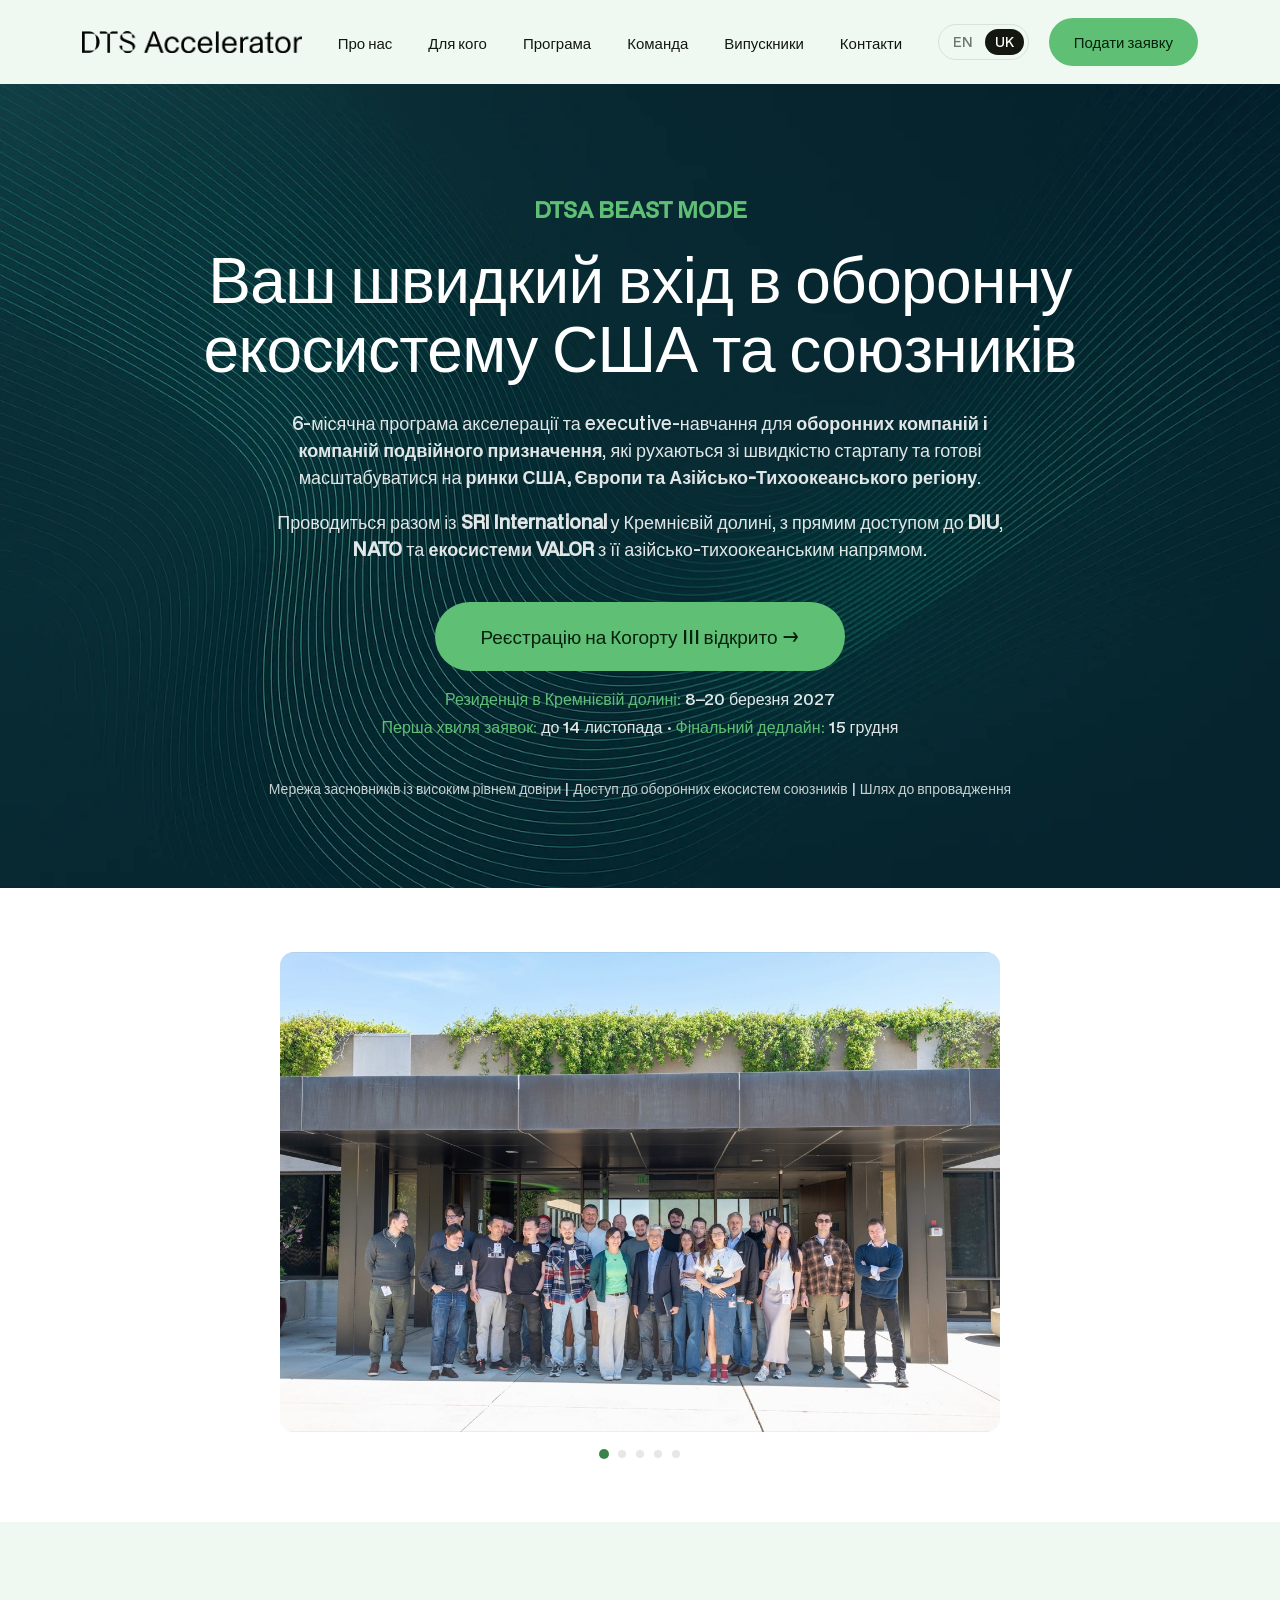
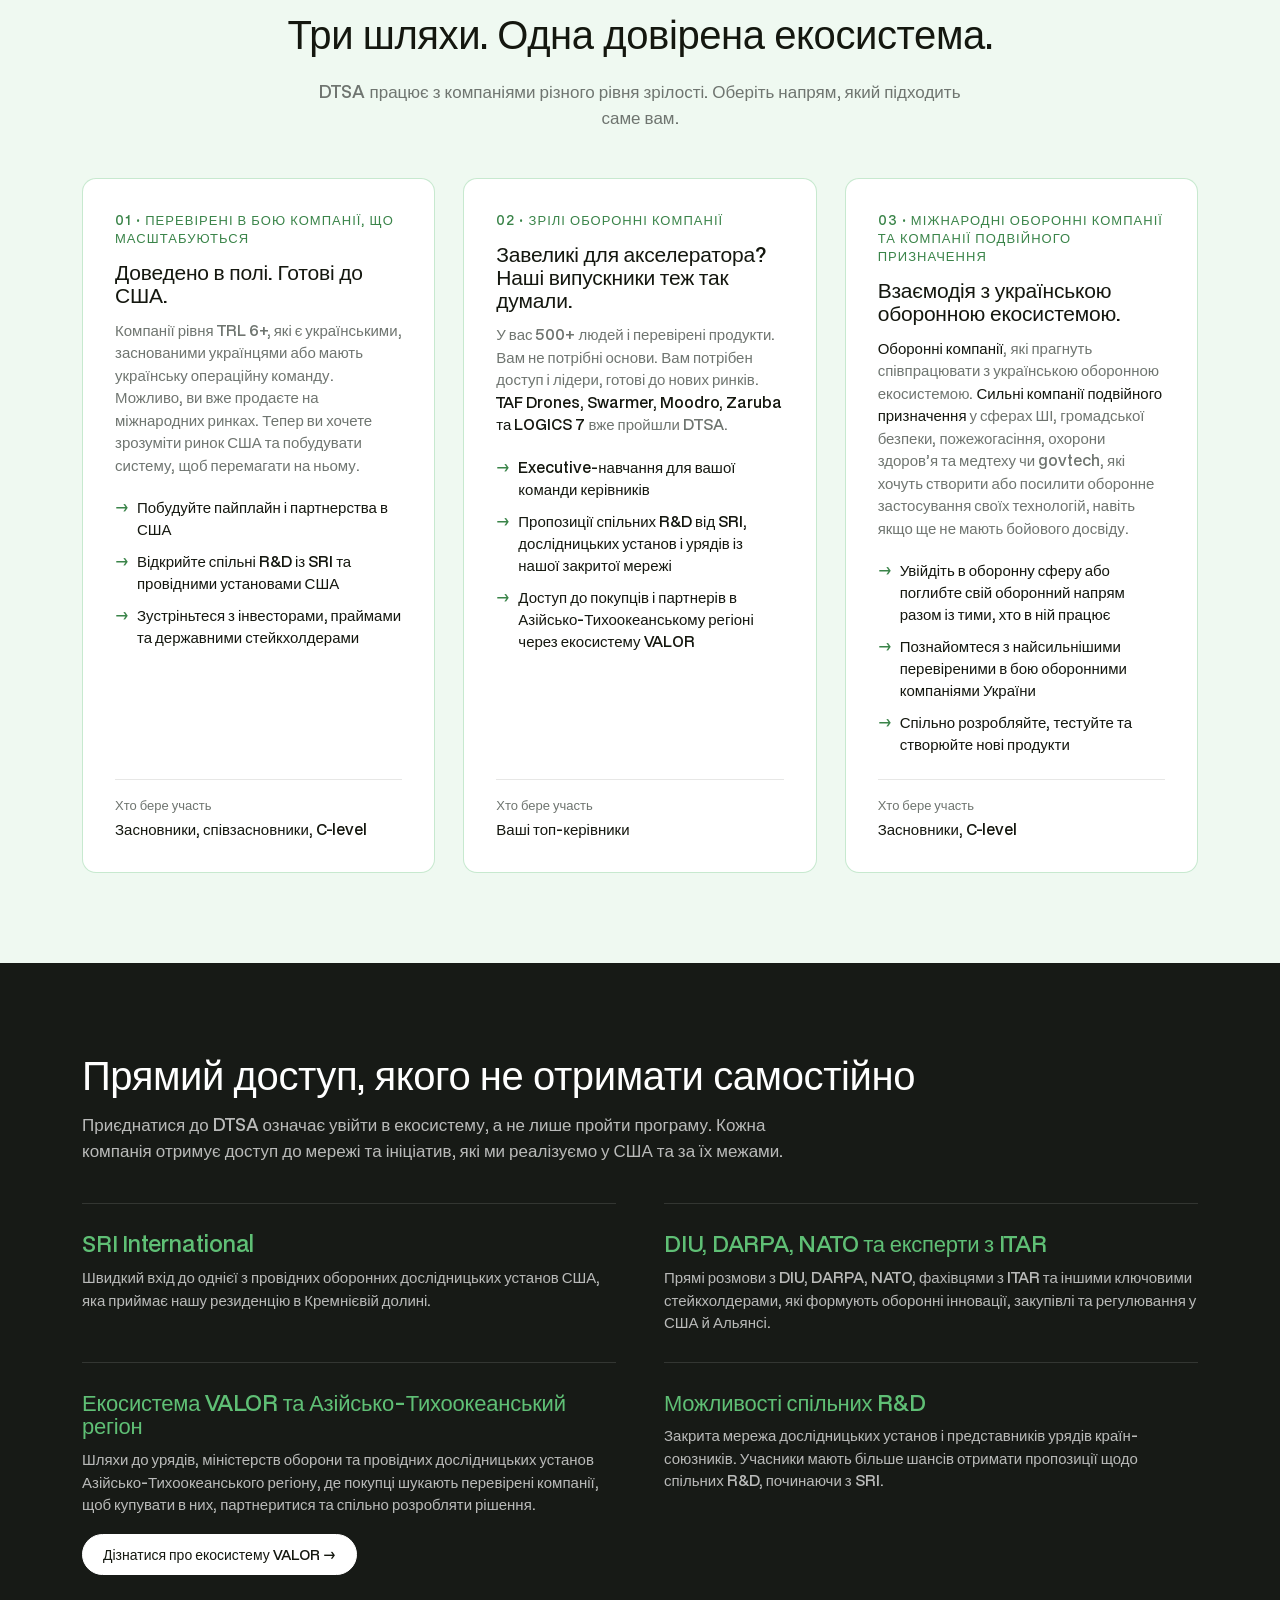
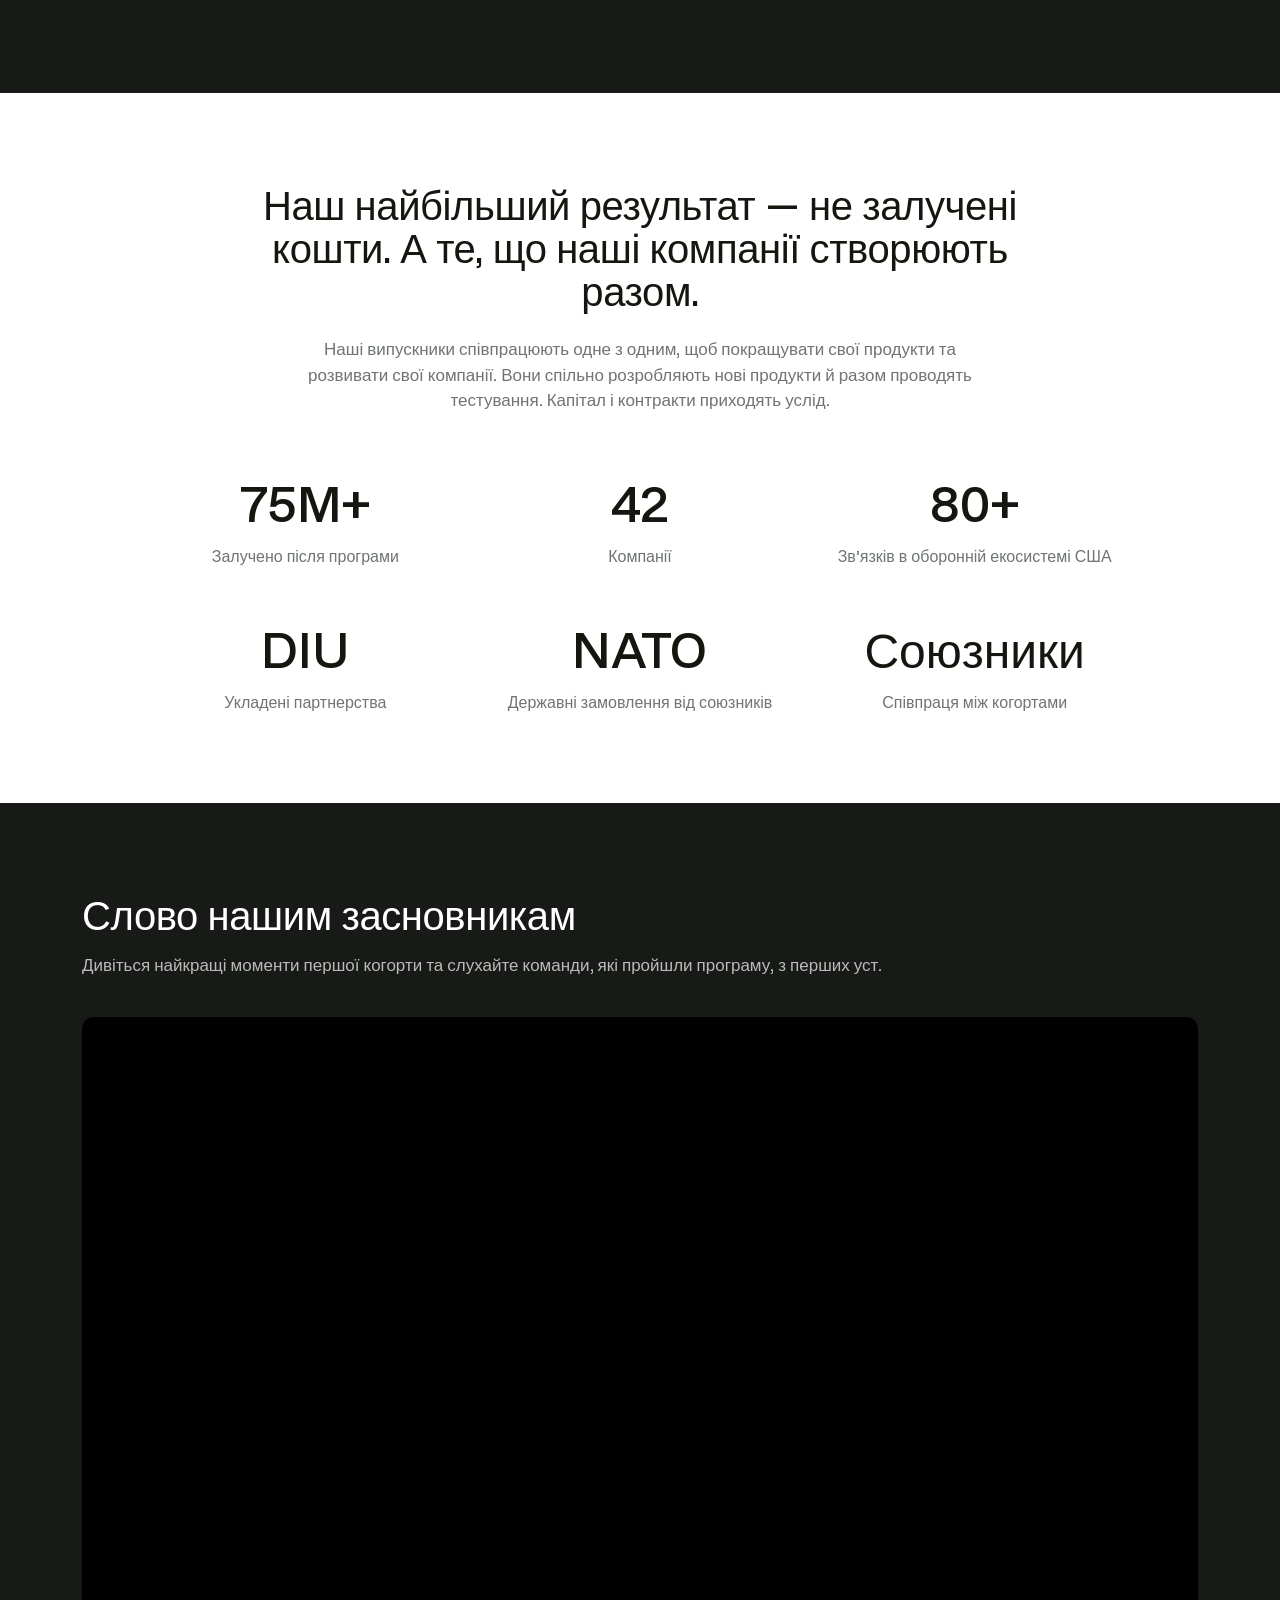
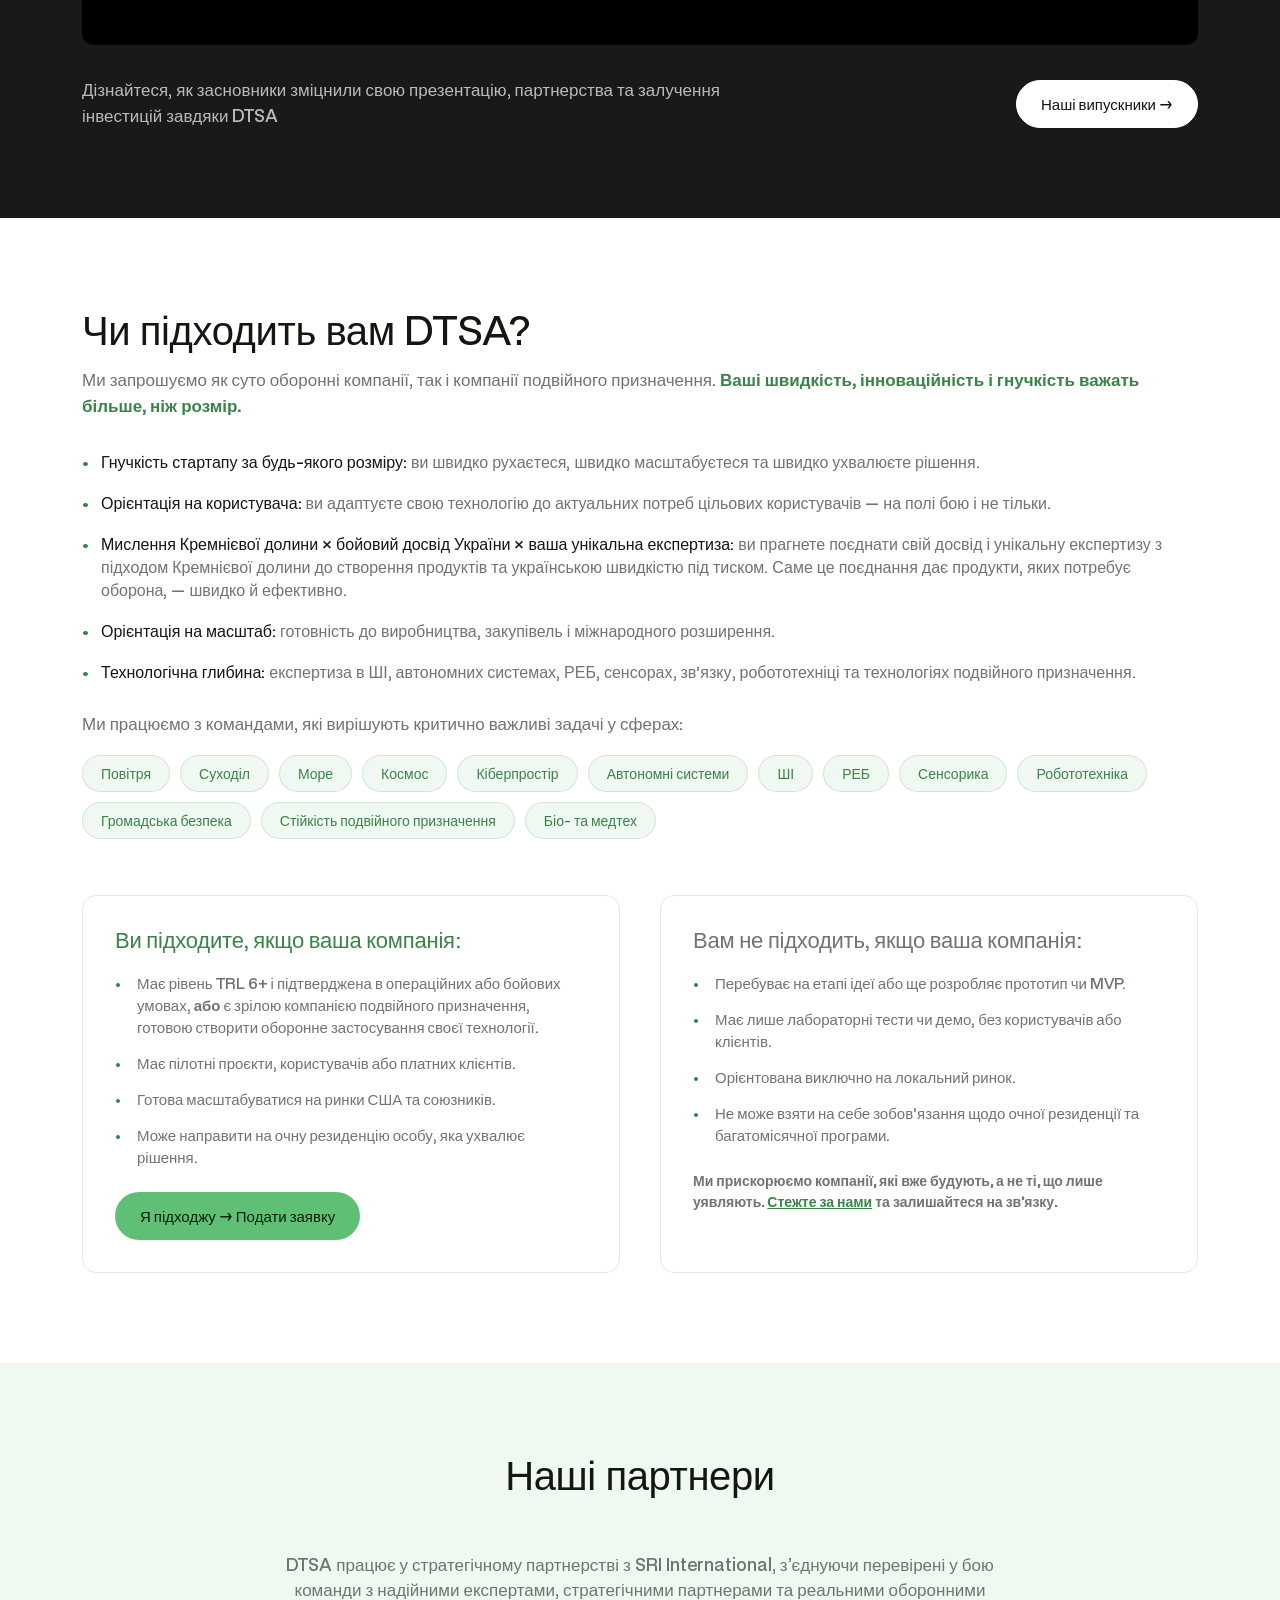
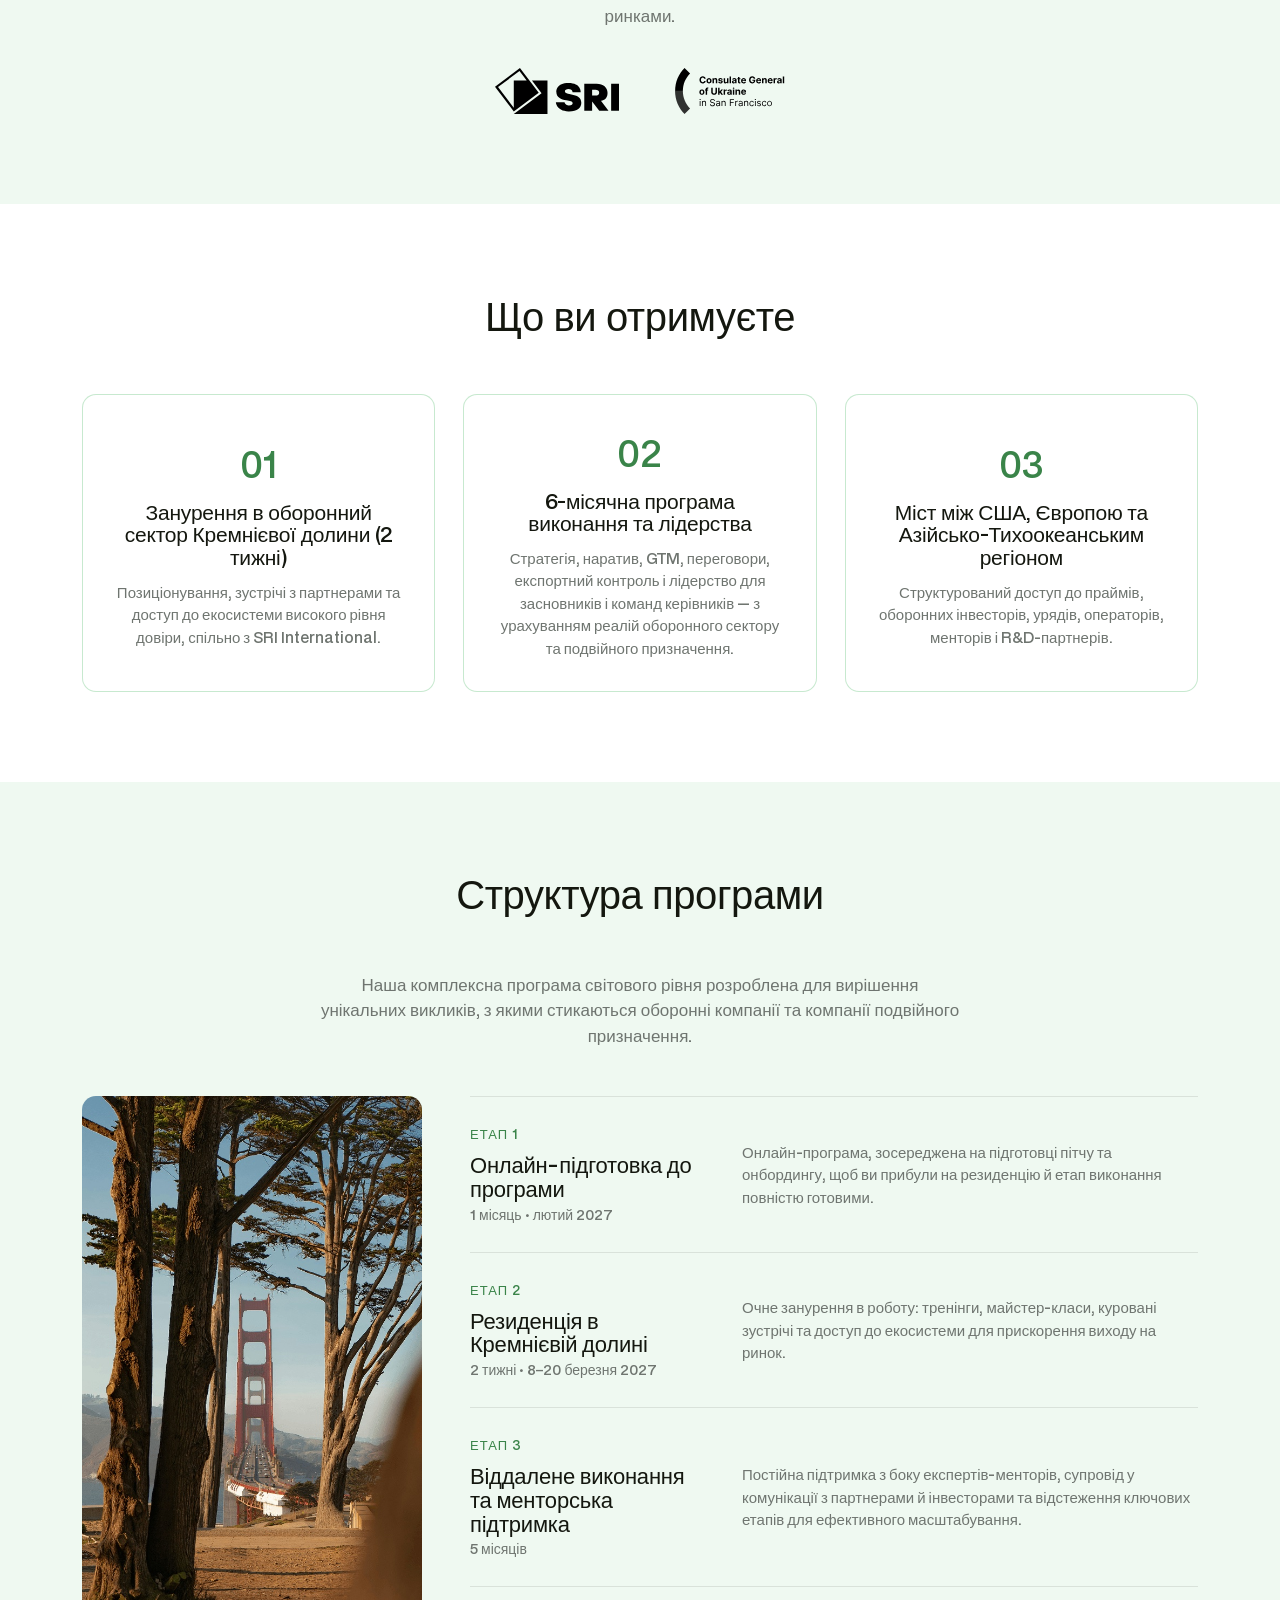
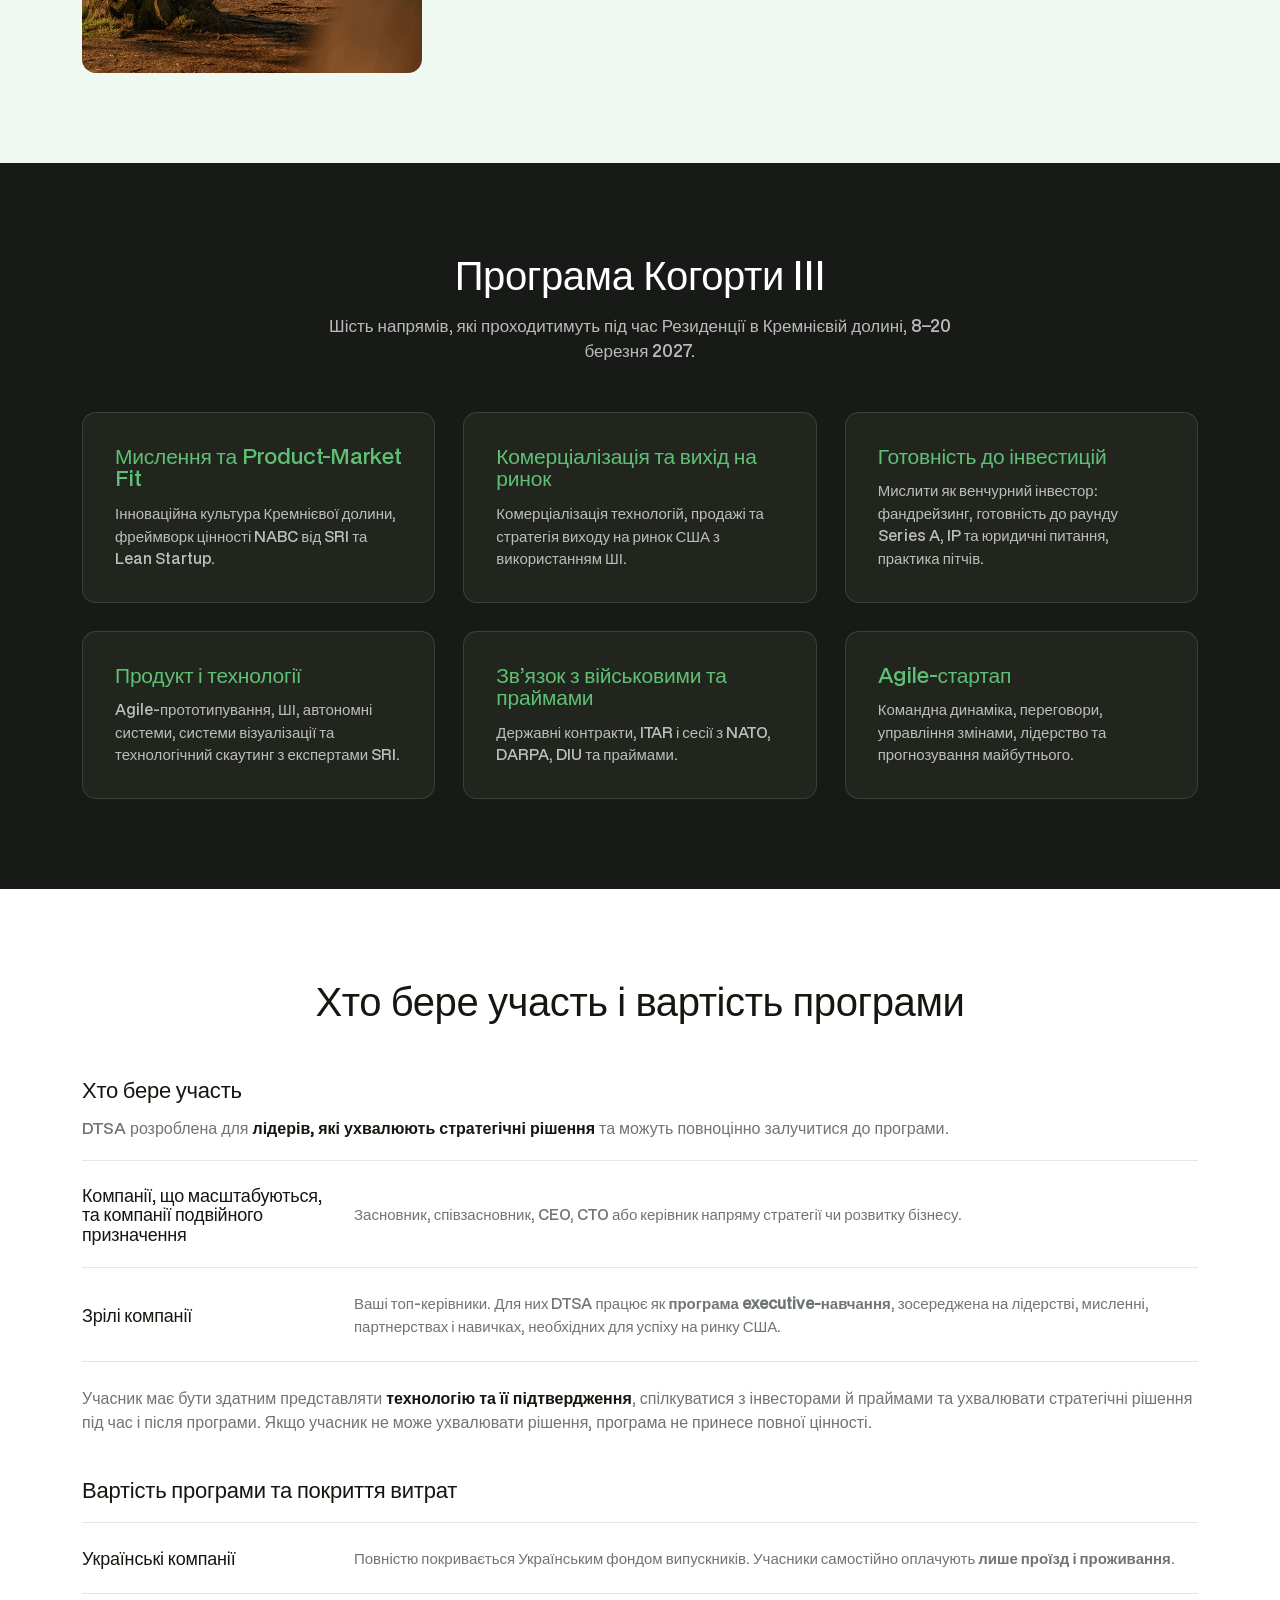
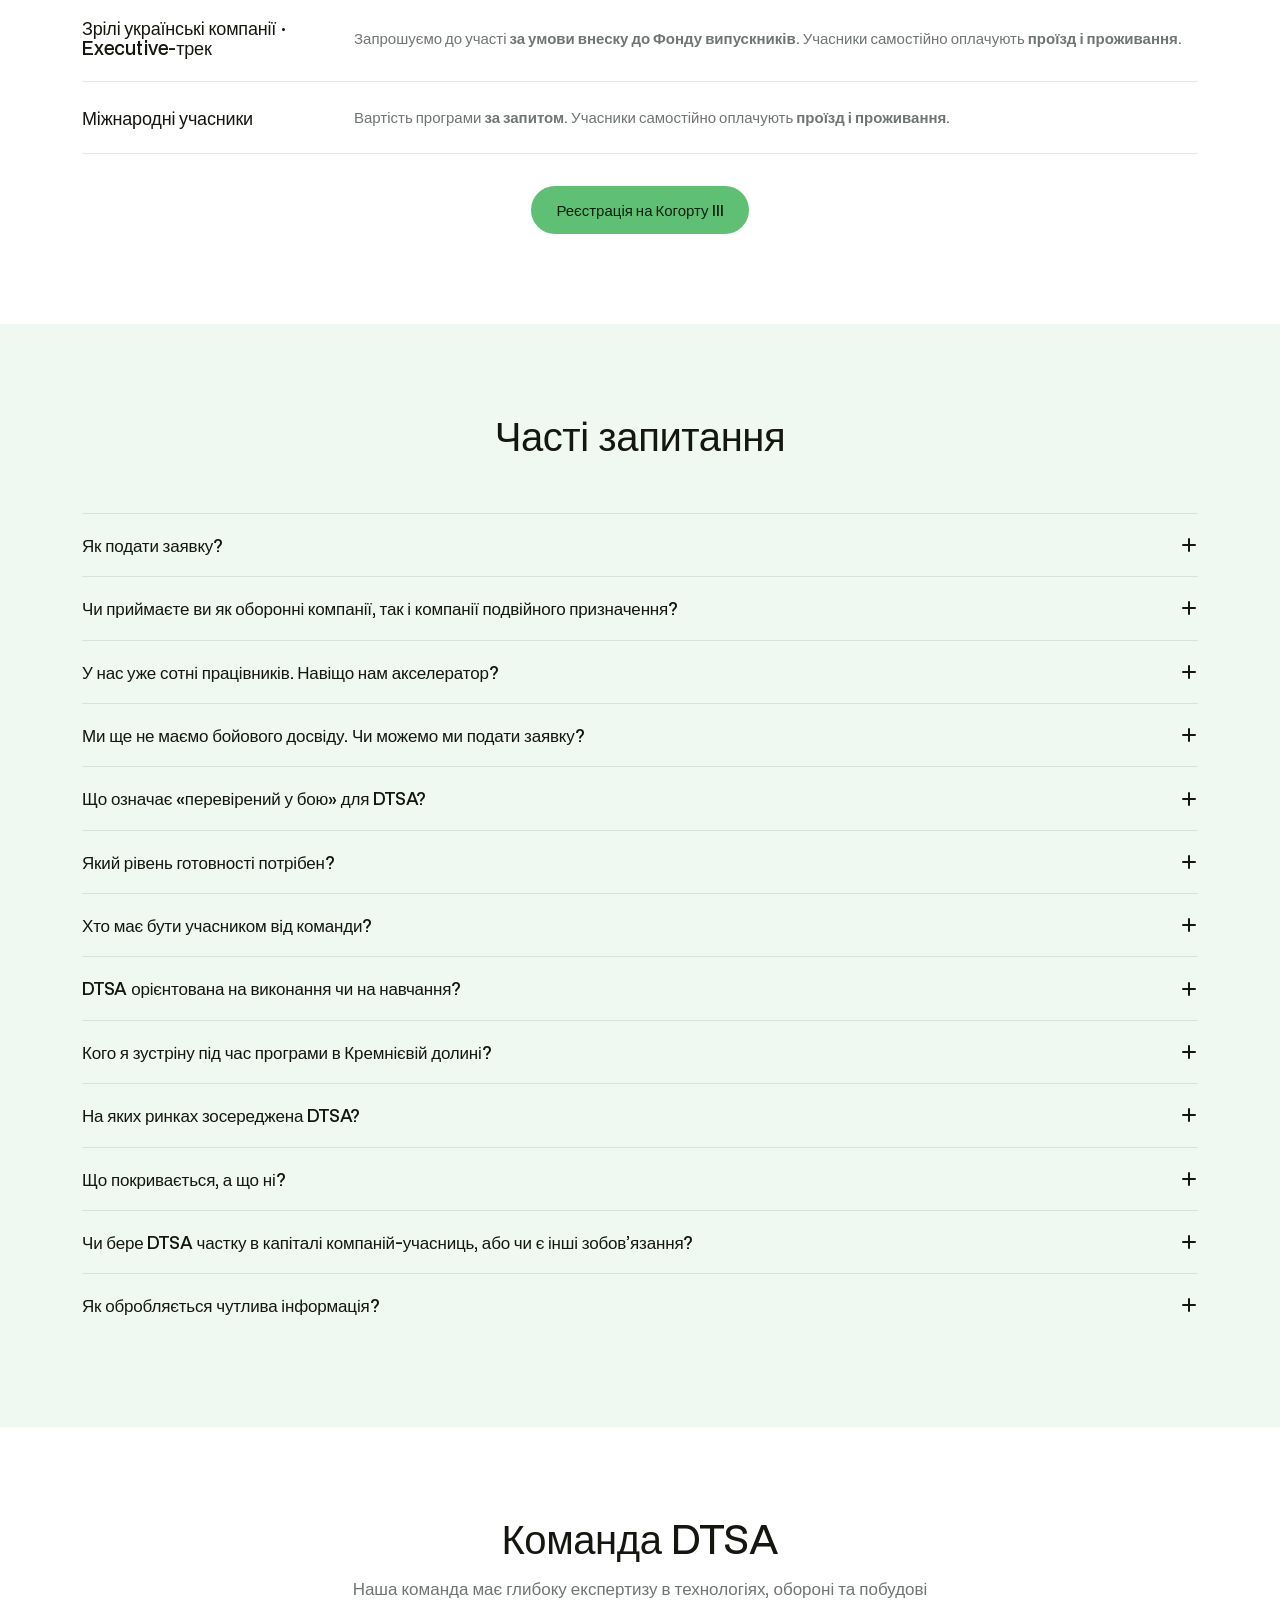
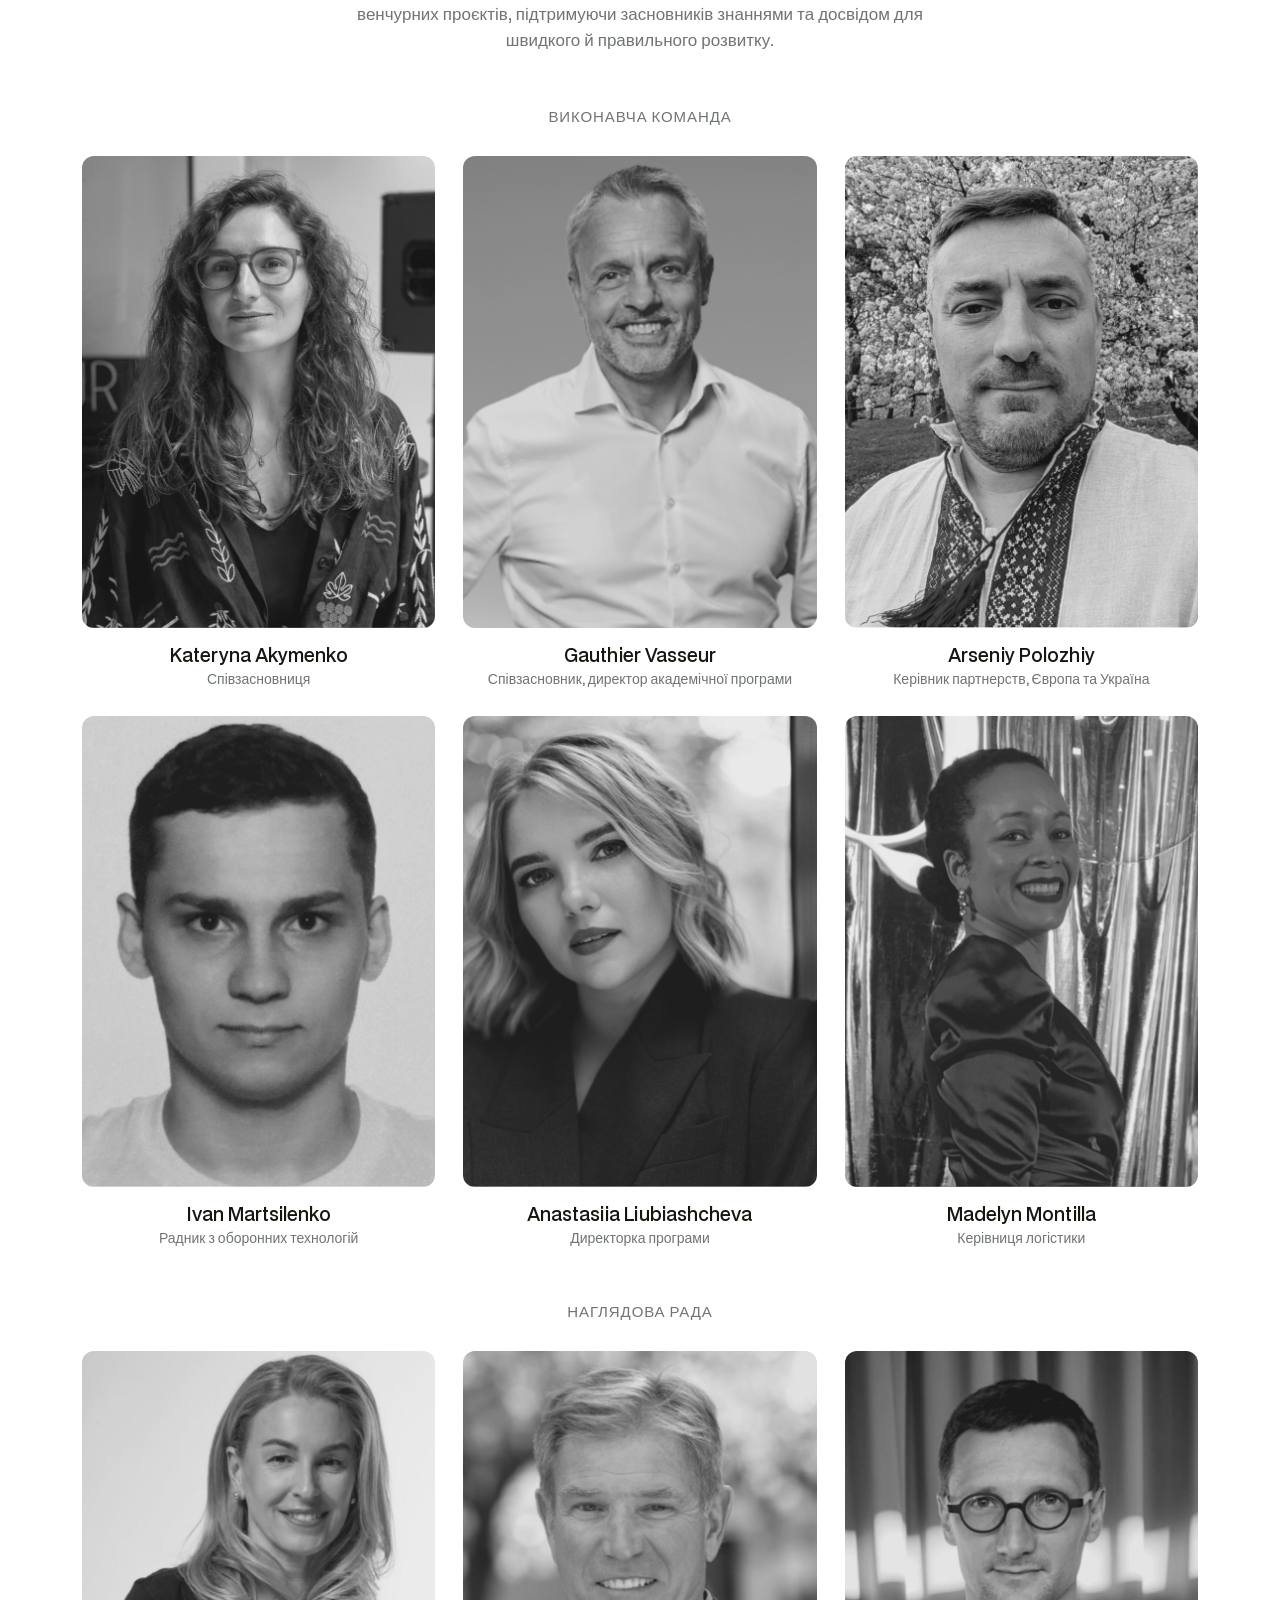
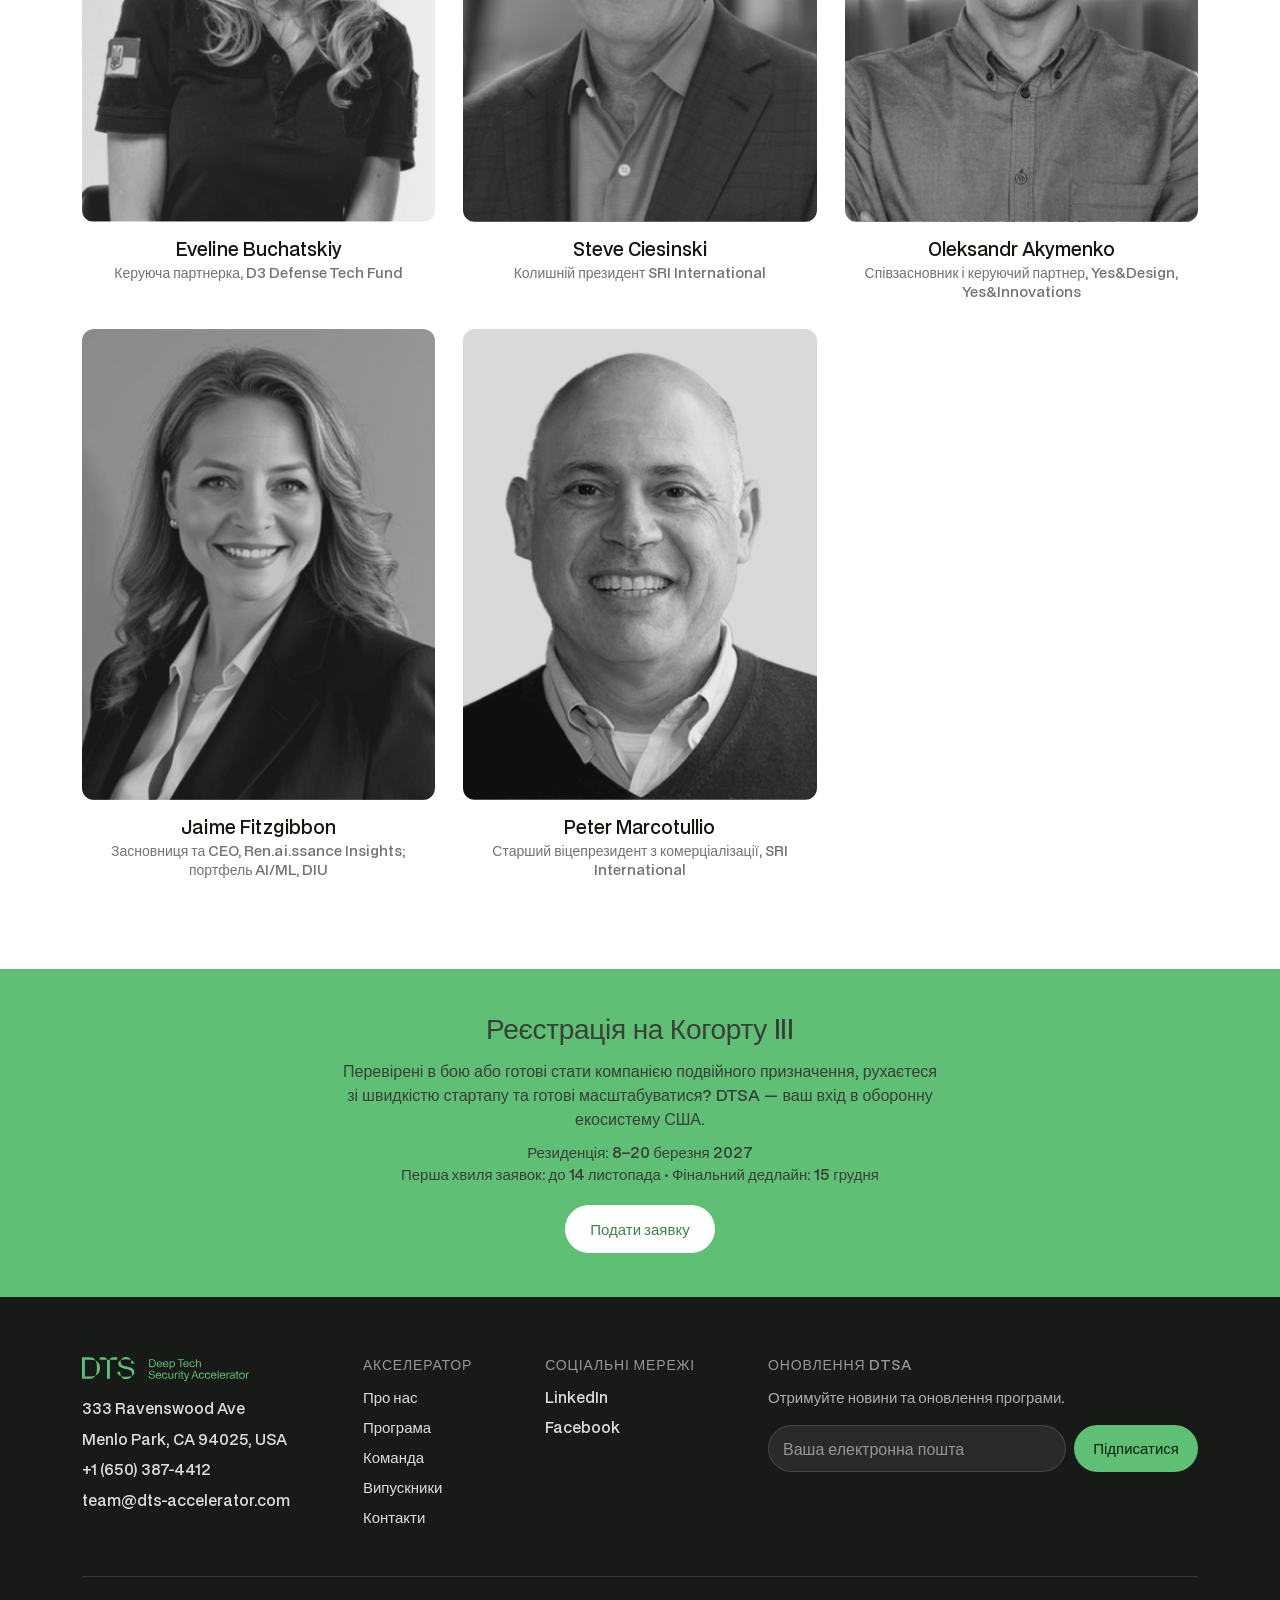
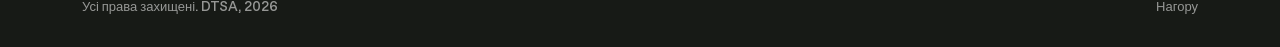
==== commit a11861b2: "Same deadlines and CTA text in every registration block Bottom "Register to Join Cohort III" band on" ====
--- a/uk/index.html
+++ b/uk/index.html
@@ -406,7 +406,7 @@
   <div class="wrap">
     <h2>Реєстрація на Когорту III</h2>
     <p style="max-width:600px;margin:16px auto 0;font-size:16px">Перевірені в бою або готові стати компанією подвійного призначення, рухаєтеся зі швидкістю стартапу та готові масштабуватися? DTSA &mdash; ваш вхід в оборонну екосистему США.</p>
-    <div class="residency">Резиденція: 8&ndash;20 березня 2027</div>
+    <div class="residency">Резиденція: 8&ndash;20 березня 2027<br>Перша хвиля заявок: до 14 листопада &middot; Фінальний дедлайн: 15 грудня</div>
     <a class="btn btn-primary" href="https://forms.gle/uURVsMgo7BywUbKDA" target="_blank" rel="noopener">Подати заявку</a>
   </div>
 </section>
